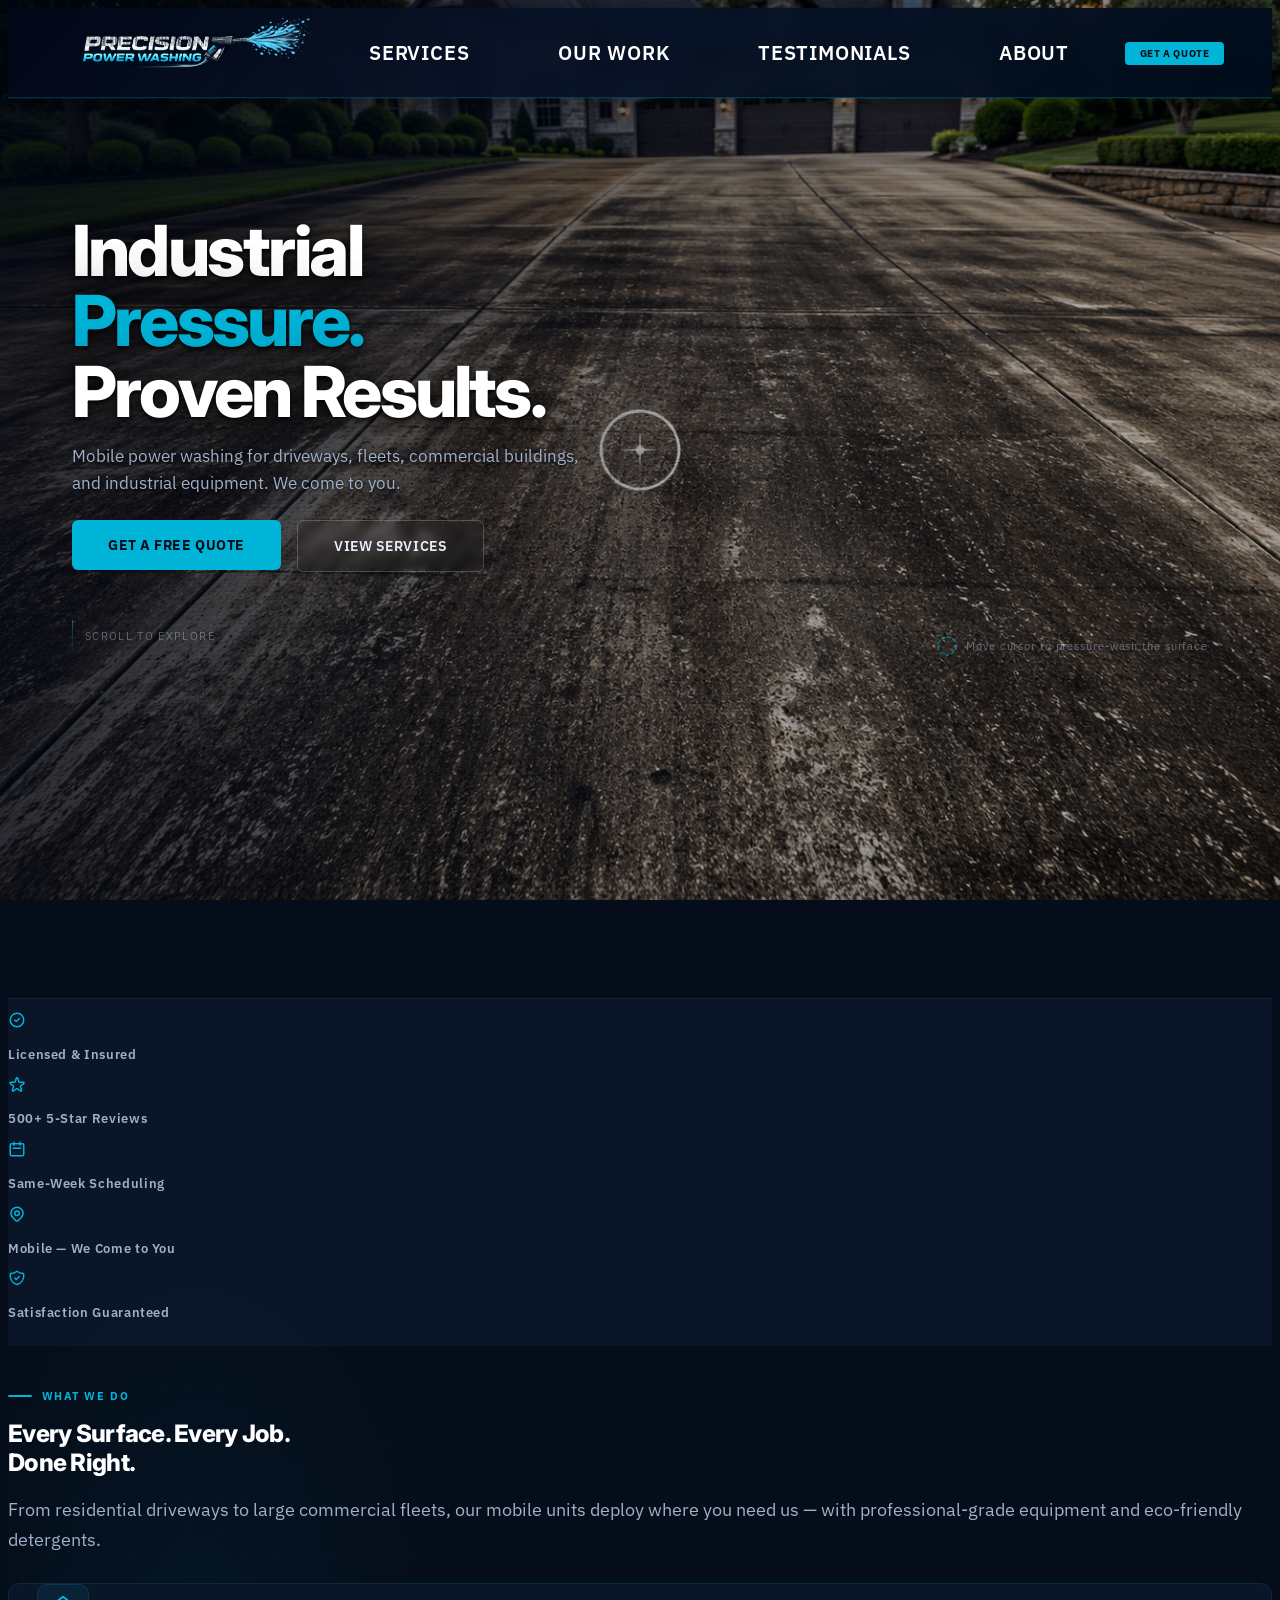
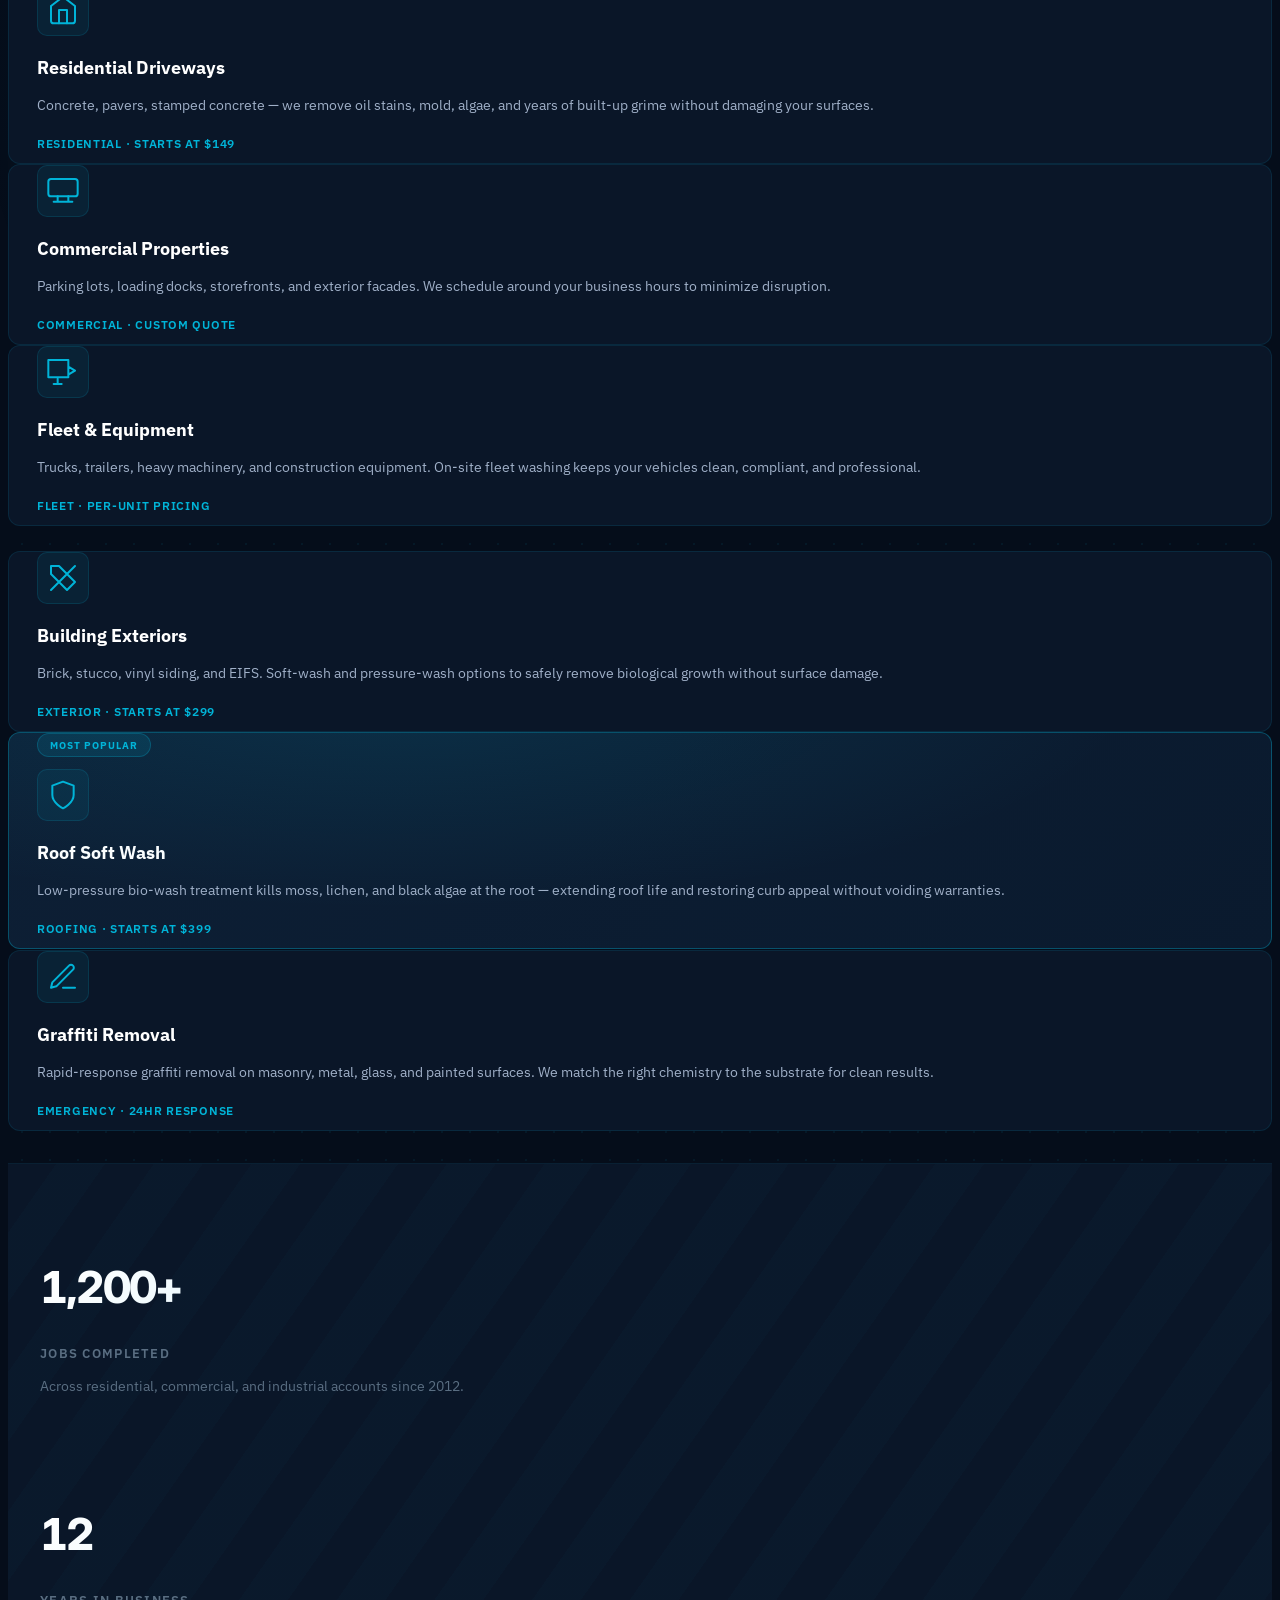
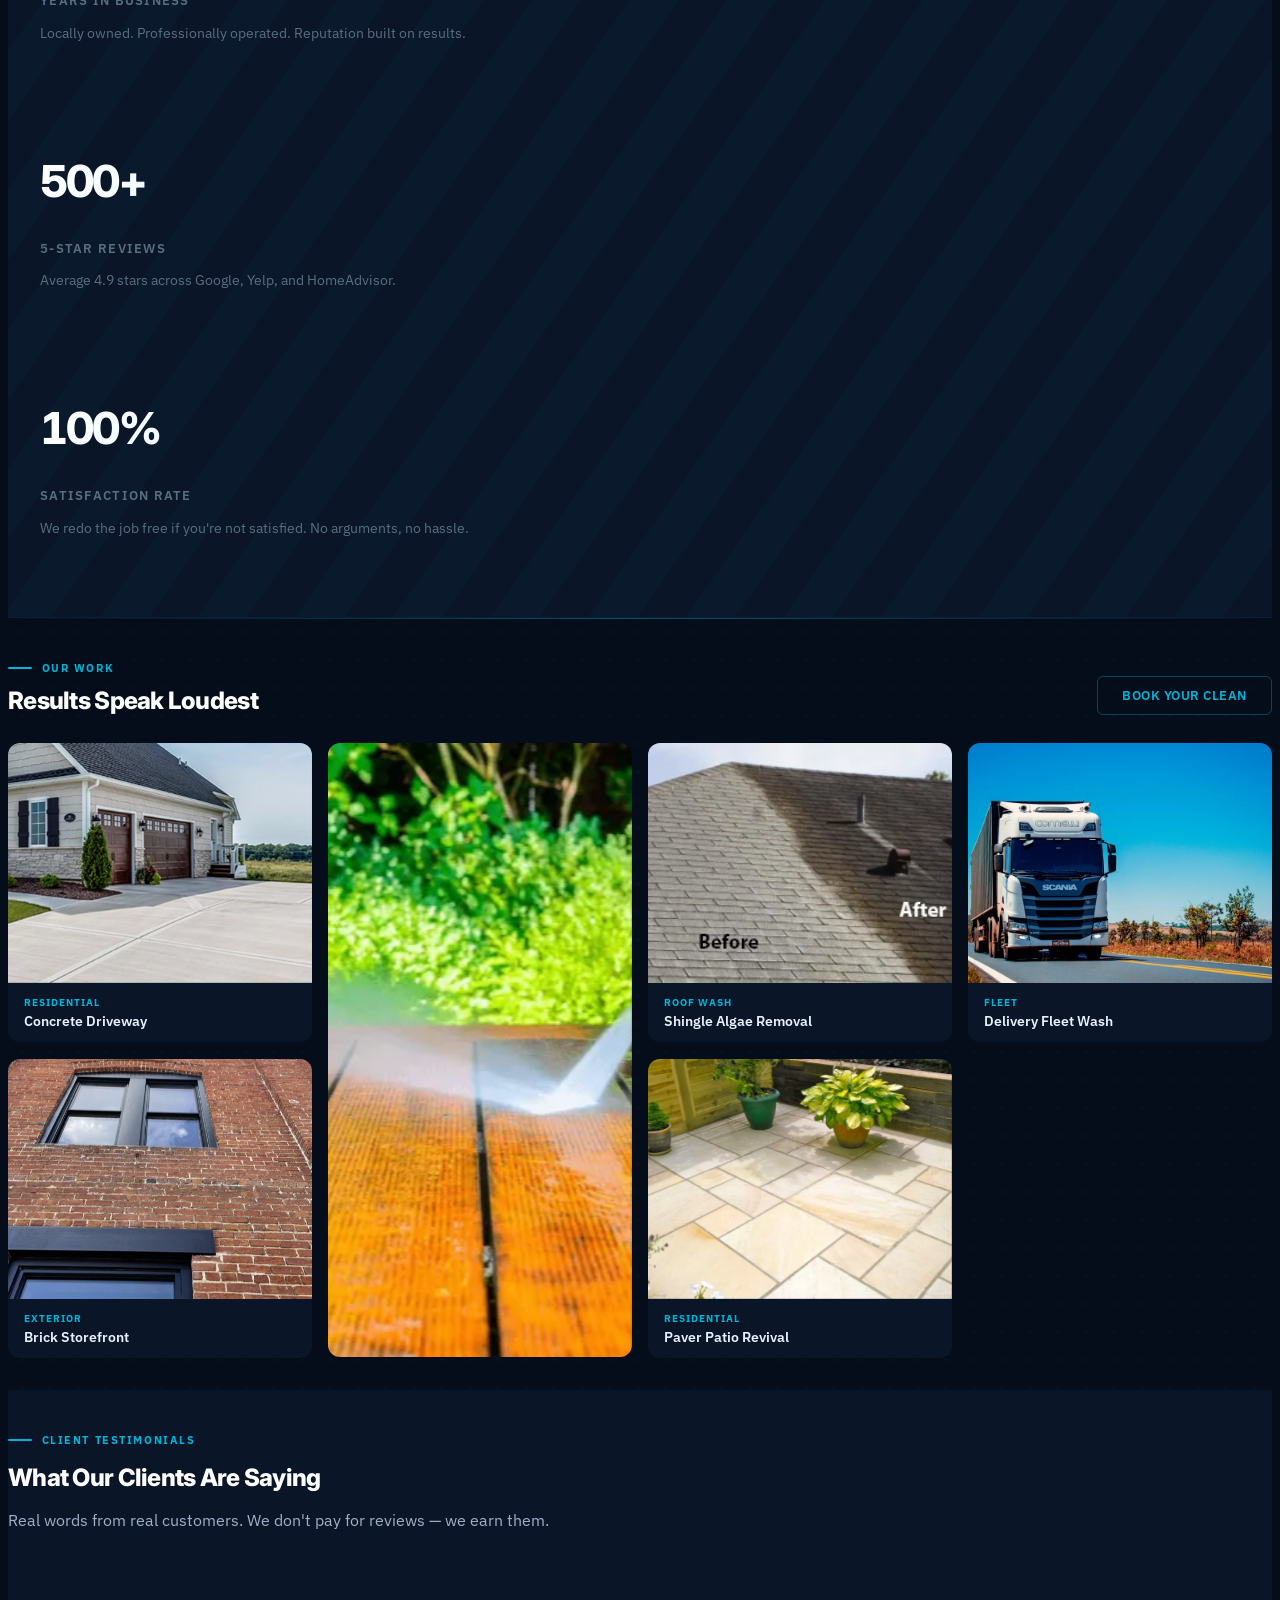
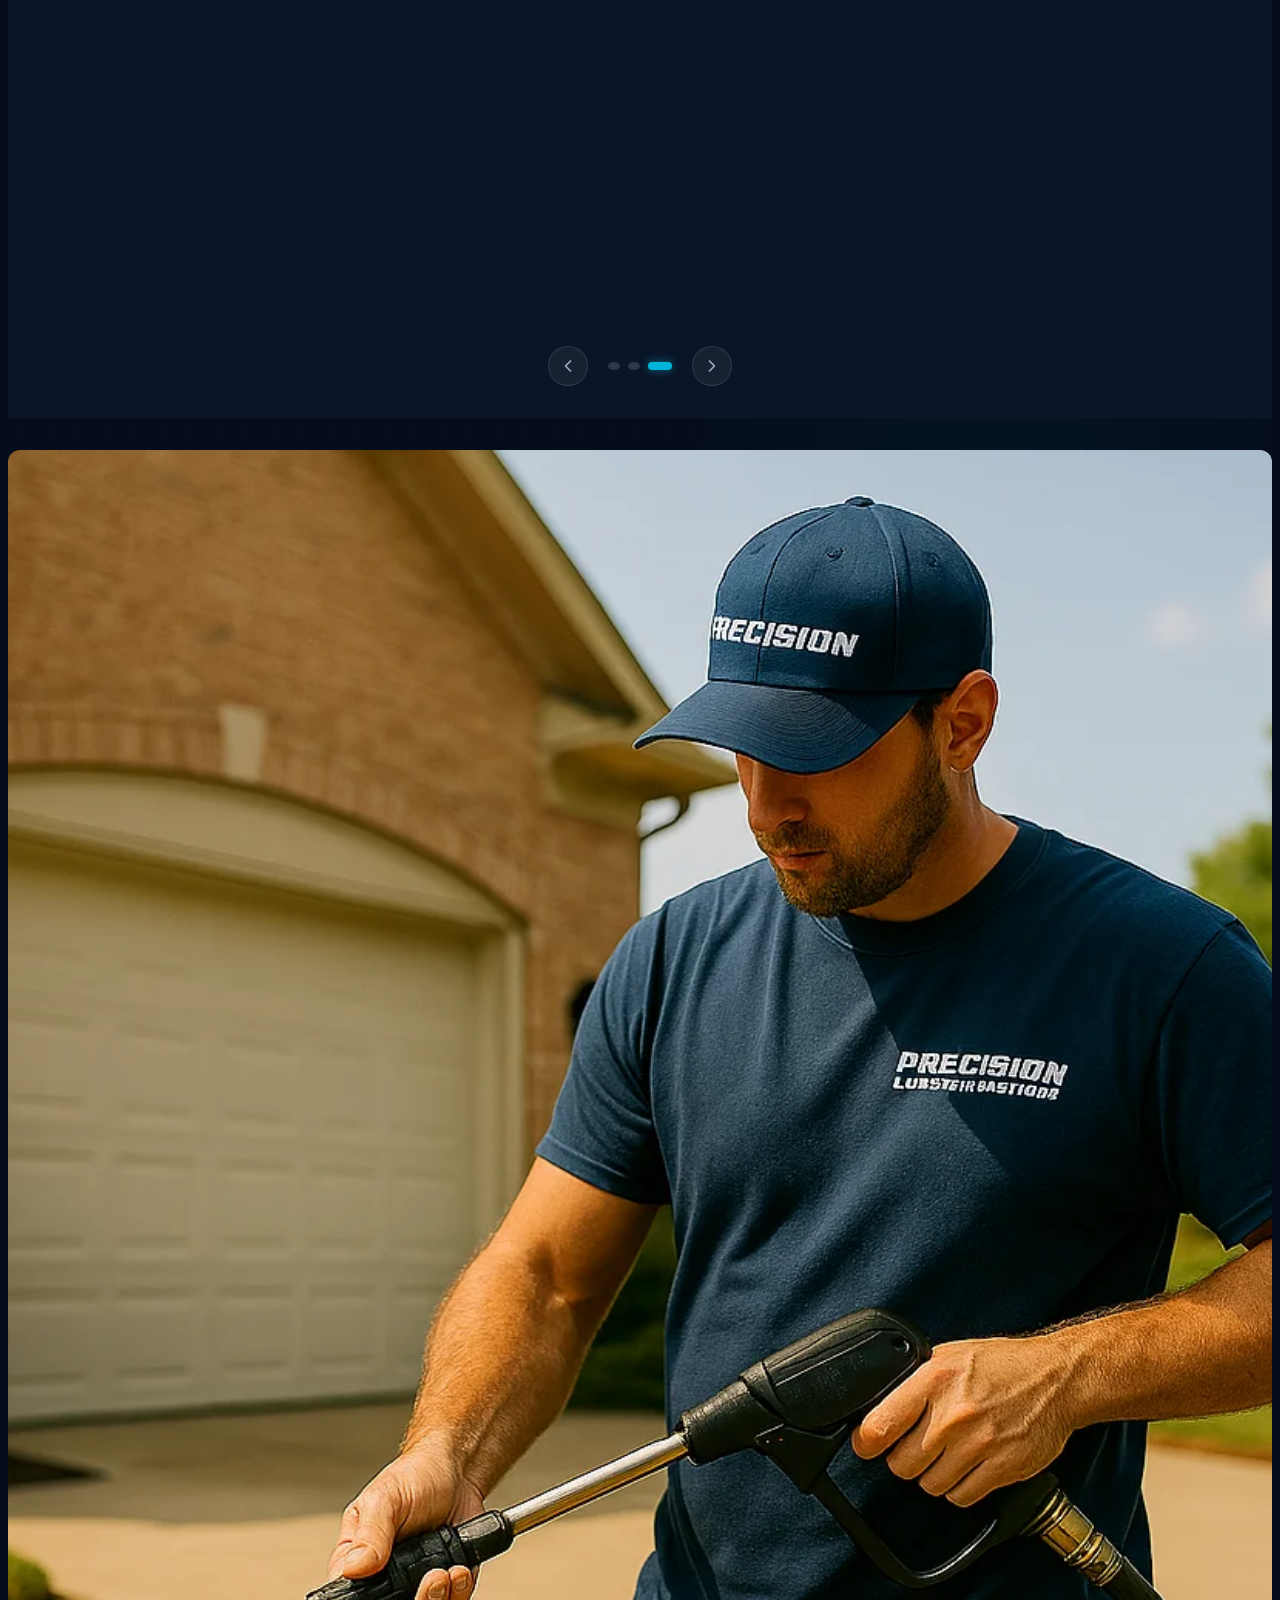
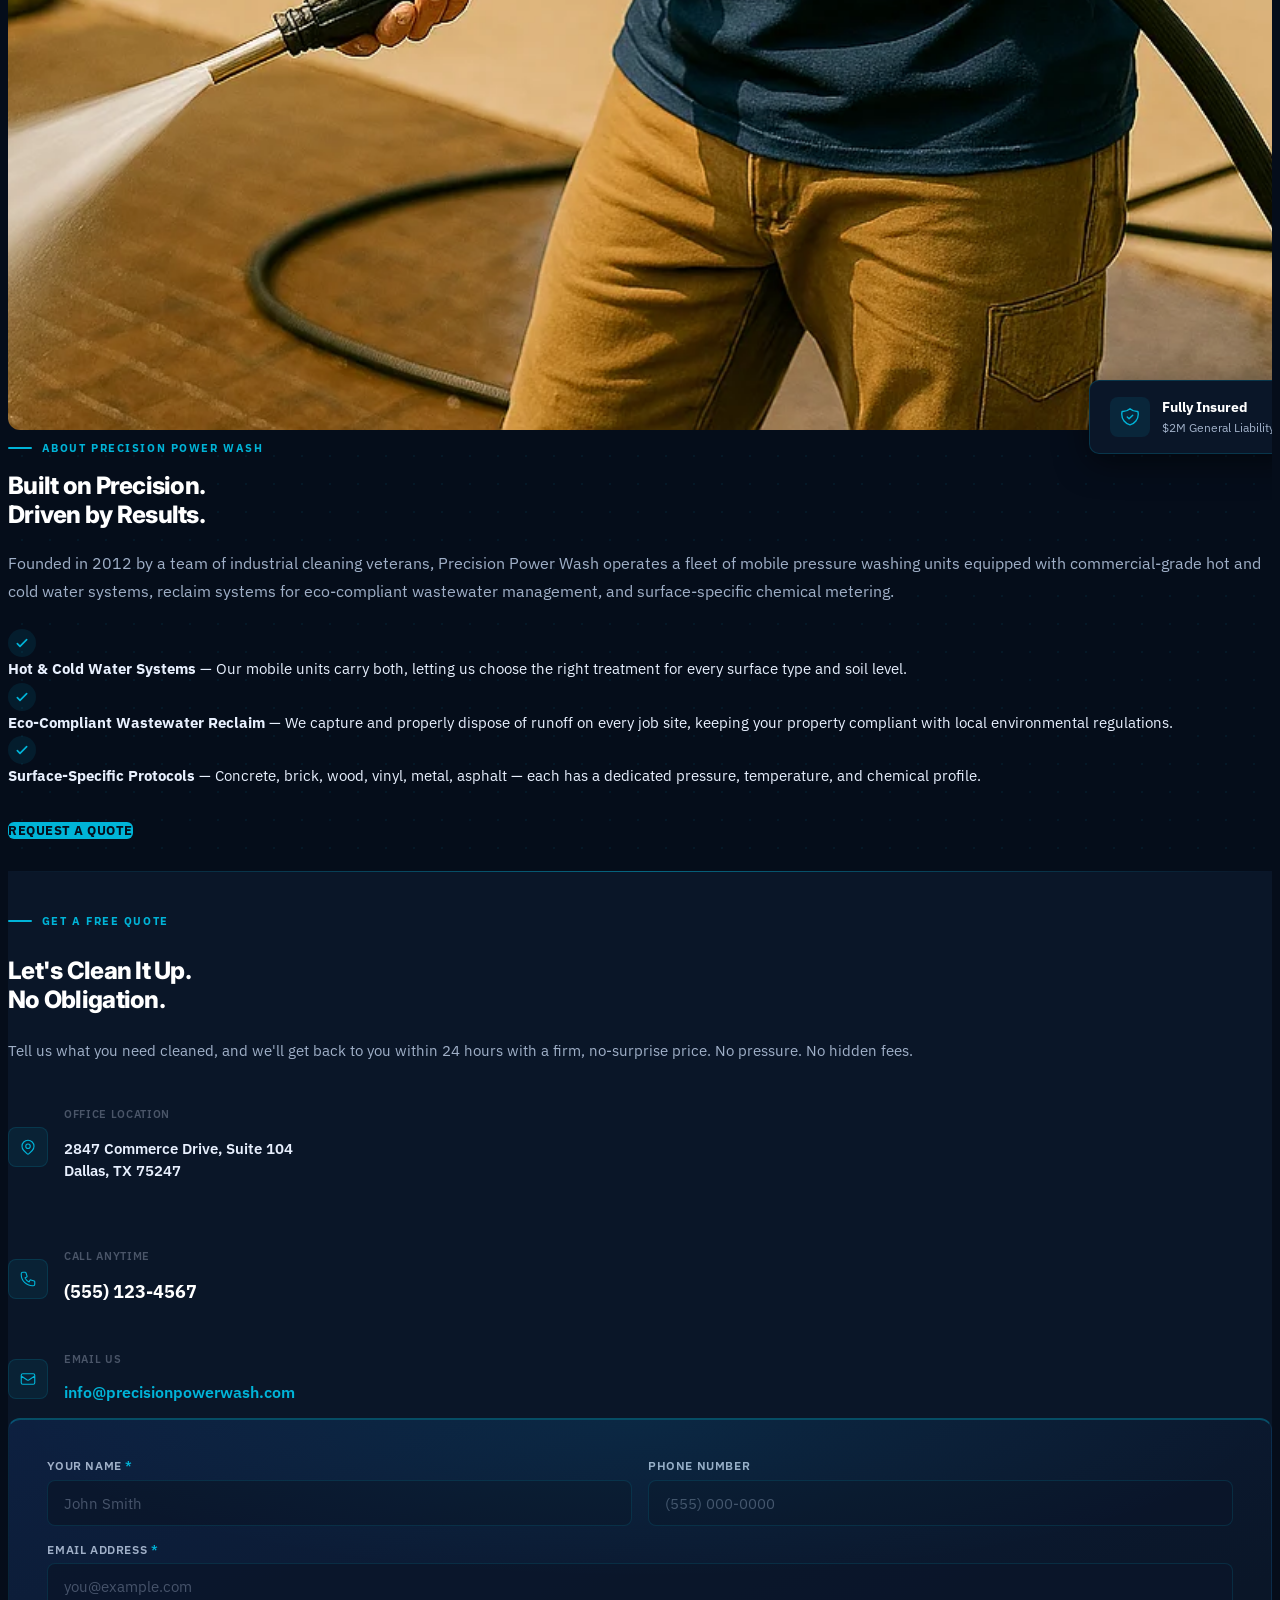
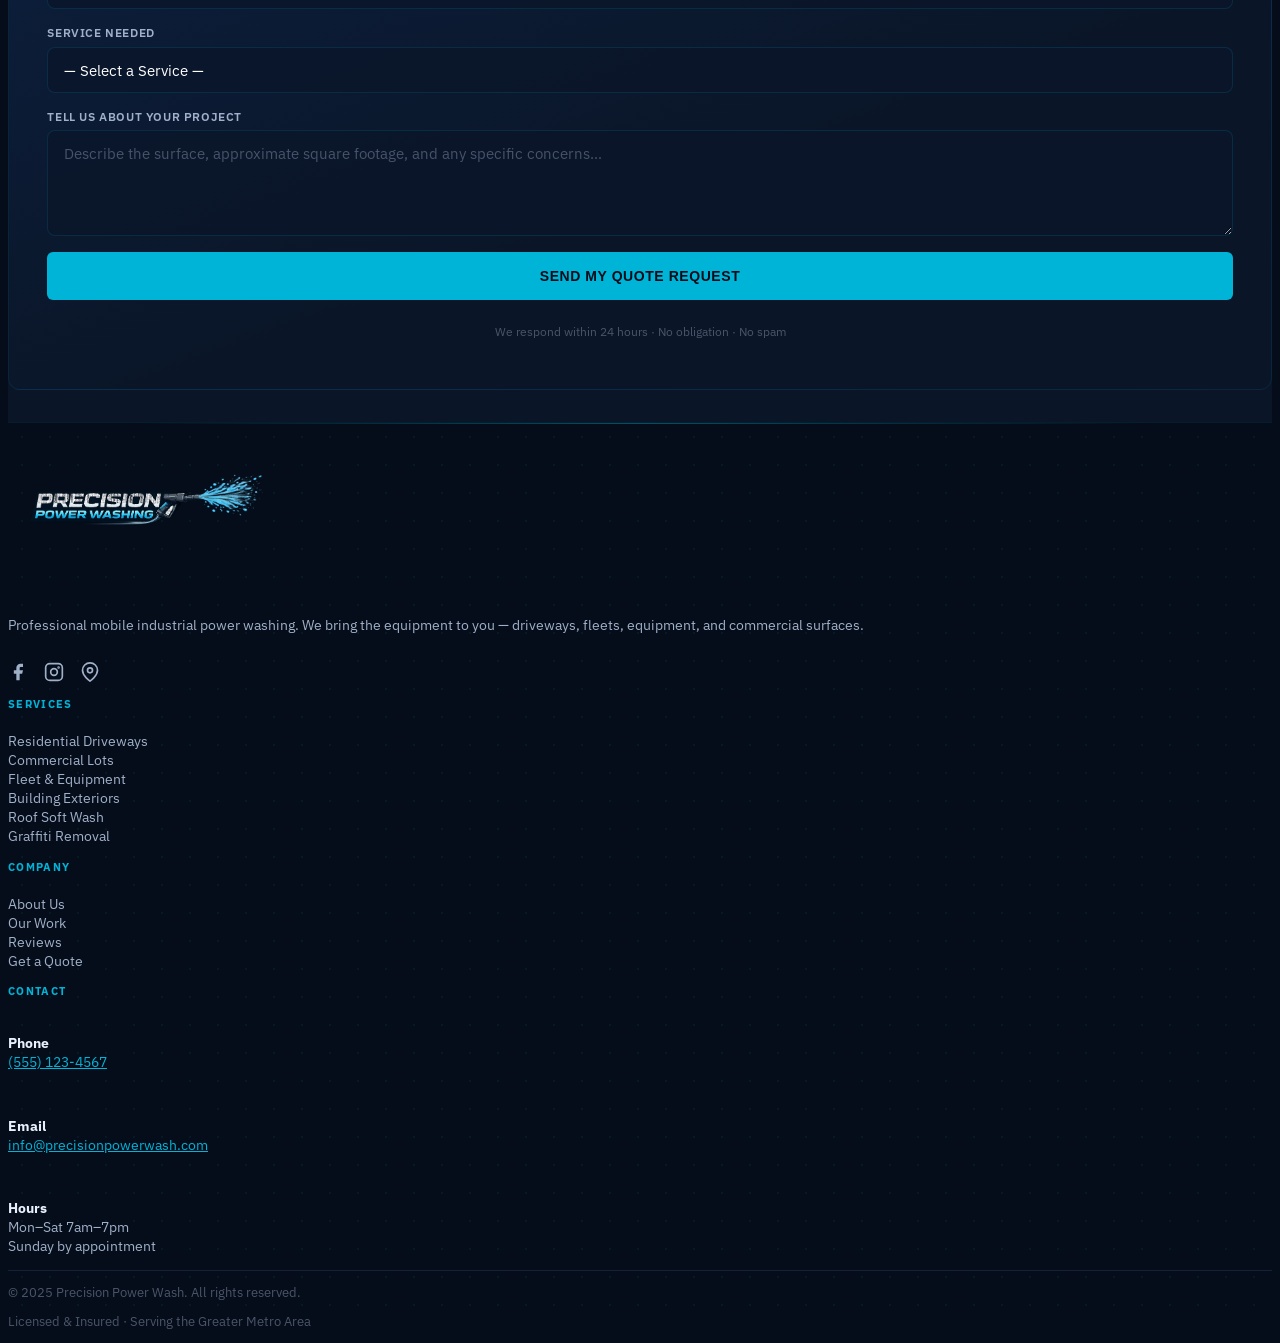
==== index.html @ d69ec7c9 "Add static index.html + vercel.json to fix Vercel 404" ====
<!DOCTYPE html>
<html lang="en-US">
<head>
  <meta charset="UTF-8">
  <meta name="viewport" content="width=device-width, initial-scale=1">
  <title>Precision Power Wash — Industrial Pressure Washing</title>
  <meta name="description" content="Professional mobile power washing for driveways, fleets, commercial buildings, and industrial equipment. We come to you — Dallas, TX.">
  <link rel="preconnect" href="https://fonts.googleapis.com">
  <link rel="preconnect" href="https://fonts.gstatic.com" crossorigin>
  <link href="https://fonts.googleapis.com/css2?family=IBM+Plex+Sans:wght@400;600;700;800&family=Inter:wght@400;600;700;800&display=swap" rel="stylesheet">
  <link rel="stylesheet" href="/precision-power-wash/assets/css/theme.css">
</head>
<body class="home page wp-singular">

<!-- ═══════════════════════ HEADER ═══════════════════════ -->
<div class="wp-block-group ppw-header">
  <div class="wp-block-group ppw-header__inner">

    <div class="wp-block-group ppw-header__brand">
      <figure class="wp-block-image ppw-logo">
        <a href="/"><img src="/precision-power-wash/assets/images/ppw-logo.webp" alt="Precision Power Wash" width="661" height="174"></a>
      </figure>
    </div>

    <nav class="wp-block-navigation ppw-nav" aria-label="Primary navigation">
      <button class="wp-block-navigation__responsive-container-open" aria-label="Open menu" aria-expanded="false" aria-controls="ppwNavOverlay">
        <svg width="24" height="24" viewBox="0 0 24 24" fill="none" stroke="currentColor" stroke-width="2" stroke-linecap="round"><line x1="3" y1="6" x2="21" y2="6"/><line x1="3" y1="12" x2="21" y2="12"/><line x1="3" y1="18" x2="21" y2="18"/></svg>
      </button>
      <div class="wp-block-navigation__responsive-container" id="ppwNavOverlay" role="dialog" aria-label="Menu">
        <div class="wp-block-navigation__responsive-close">
          <button class="wp-block-navigation__responsive-container-close" aria-label="Close menu">
            <svg width="24" height="24" viewBox="0 0 24 24" fill="none" stroke="currentColor" stroke-width="2" stroke-linecap="round"><line x1="18" y1="6" x2="6" y2="18"/><line x1="6" y1="6" x2="18" y2="18"/></svg>
          </button>
        </div>
        <ul class="wp-block-navigation__container">
          <li class="wp-block-navigation-item"><a href="#services" class="wp-block-navigation-item__content">Services</a></li>
          <li class="wp-block-navigation-item"><a href="#gallery" class="wp-block-navigation-item__content">Our Work</a></li>
          <li class="wp-block-navigation-item"><a href="#testimonials" class="wp-block-navigation-item__content">Testimonials</a></li>
          <li class="wp-block-navigation-item"><a href="#about" class="wp-block-navigation-item__content">About</a></li>
        </ul>
      </div>
    </nav>

    <div class="wp-block-buttons">
      <div class="wp-block-button ppw-btn-quote">
        <a class="wp-block-button__link wp-element-button" href="#quote">Get a Quote</a>
      </div>
    </div>

  </div>
</div>

<!-- ═══════════════════════ MAIN ═══════════════════════ -->
<main>

<!-- ─────────────────── HERO ─────────────────── -->
<div class="wp-block-group ppw-hero" id="hero">

  <div id="ppw-webgl-container" aria-hidden="true">
    <canvas id="ppw-webgl-canvas"></canvas>
    <div class="ppw-hero__scan-lines" aria-hidden="true"></div>
  </div>

  <div class="wp-block-group ppw-hero__content">

    <h1 class="ppw-hero__headline" style="color:#ffffff;font-weight:800;line-height:1.0;letter-spacing:-0.04em;margin-top:1rem;margin-bottom:0">
      Industrial<br><span class="ppw-text-cyan">Pressure.</span><br>Proven Results.
    </h1>

    <p class="ppw-hero__sub" style="color:#a0b0c8;font-size:1.2rem;line-height:1.6;margin-top:1rem;margin-bottom:0">
      Mobile power washing for driveways, fleets, commercial buildings,<br class="ppw-br-desktop"> and industrial equipment. We come to you.
    </p>

    <div class="wp-block-buttons ppw-hero__ctas" style="margin-top:1.5rem;display:flex;flex-wrap:wrap;gap:1rem">
      <div class="wp-block-button ppw-btn-primary">
        <a class="wp-block-button__link wp-element-button" href="#quote" style="background:#00b4d8;color:#050d1a;font-weight:700;font-size:0.875rem;letter-spacing:0.04em;text-transform:uppercase;border-radius:0.375rem;padding:1rem 2.25rem;display:inline-block;text-decoration:none">Get a Free Quote</a>
      </div>
      <div class="wp-block-button ppw-btn-outline is-style-outline">
        <a class="wp-block-button__link wp-element-button" href="#services" style="color:#e8f0fe;border:1px solid rgba(255,255,255,0.2);font-weight:600;font-size:0.875rem;letter-spacing:0.04em;text-transform:uppercase;border-radius:0.375rem;padding:1rem 2.25rem;display:inline-block;text-decoration:none">View Services</a>
      </div>
    </div>

    <div class="ppw-hero__scroll-hint" aria-hidden="true">
      <div class="ppw-scroll-line"></div>
      <span>Scroll to explore</span>
    </div>

    <div class="ppw-hero__cursor-hint" id="ppwCursorHint" aria-hidden="true">
      <svg width="20" height="20" viewBox="0 0 20 20" fill="none"><circle cx="10" cy="10" r="9" stroke="#00b4d8" stroke-width="1.5" stroke-dasharray="4 2"/></svg>
      <span>Move cursor to pressure-wash the surface</span>
    </div>

  </div>
</div>

<!-- ─────────────────── TRUST BAR ─────────────────── -->
<div class="wp-block-group ppw-trust-bar" style="background-color:#0a1628">
  <div class="wp-block-group">
    <div class="wp-block-group ppw-trust-item">
      <svg class="ppw-trust-icon" width="18" height="18" viewBox="0 0 24 24" fill="none"><path d="M9 12l2 2 4-4M21 12a9 9 0 11-18 0 9 9 0 0118 0z" stroke="#00b4d8" stroke-width="2" stroke-linecap="round" stroke-linejoin="round"/></svg>
      <p style="color:#a0b0c8;font-size:0.8rem;font-weight:600;letter-spacing:0.05em">Licensed &amp; Insured</p>
    </div>
    <div class="ppw-trust-divider"></div>
    <div class="wp-block-group ppw-trust-item">
      <svg class="ppw-trust-icon" width="18" height="18" viewBox="0 0 24 24" fill="none"><path d="M11.049 2.927c.3-.921 1.603-.921 1.902 0l1.519 4.674a1 1 0 00.95.69h4.915c.969 0 1.371 1.24.588 1.81l-3.976 2.888a1 1 0 00-.363 1.118l1.518 4.674c.3.922-.755 1.688-1.538 1.118l-3.976-2.888a1 1 0 00-1.176 0l-3.976 2.888c-.783.57-1.838-.197-1.538-1.118l1.518-4.674a1 1 0 00-.363-1.118l-3.976-2.888c-.784-.57-.38-1.81.588-1.81h4.914a1 1 0 00.951-.69l1.519-4.674z" stroke="#00b4d8" stroke-width="2" stroke-linecap="round" stroke-linejoin="round"/></svg>
      <p style="color:#a0b0c8;font-size:0.8rem;font-weight:600;letter-spacing:0.05em">500+ 5-Star Reviews</p>
    </div>
    <div class="ppw-trust-divider"></div>
    <div class="wp-block-group ppw-trust-item">
      <svg class="ppw-trust-icon" width="18" height="18" viewBox="0 0 24 24" fill="none"><path d="M8 7V3m8 4V3m-9 8h10M5 21h14a2 2 0 002-2V7a2 2 0 00-2-2H5a2 2 0 00-2 2v12a2 2 0 002 2z" stroke="#00b4d8" stroke-width="2" stroke-linecap="round" stroke-linejoin="round"/></svg>
      <p style="color:#a0b0c8;font-size:0.8rem;font-weight:600;letter-spacing:0.05em">Same-Week Scheduling</p>
    </div>
    <div class="ppw-trust-divider"></div>
    <div class="wp-block-group ppw-trust-item">
      <svg class="ppw-trust-icon" width="18" height="18" viewBox="0 0 24 24" fill="none"><path d="M17.657 16.657L13.414 20.9a1.998 1.998 0 01-2.827 0l-4.244-4.243a8 8 0 1111.314 0z" stroke="#00b4d8" stroke-width="2" stroke-linecap="round" stroke-linejoin="round"/><path d="M15 11a3 3 0 11-6 0 3 3 0 016 0z" stroke="#00b4d8" stroke-width="2" stroke-linecap="round" stroke-linejoin="round"/></svg>
      <p style="color:#a0b0c8;font-size:0.8rem;font-weight:600;letter-spacing:0.05em">Mobile — We Come to You</p>
    </div>
    <div class="ppw-trust-divider"></div>
    <div class="wp-block-group ppw-trust-item">
      <svg class="ppw-trust-icon" width="18" height="18" viewBox="0 0 24 24" fill="none"><path d="M9 12l2 2 4-4m5.618-4.016A11.955 11.955 0 0112 2.944a11.955 11.955 0 01-8.618 3.04A12.02 12.02 0 003 9c0 5.591 3.824 10.29 9 11.622 5.176-1.332 9-6.03 9-11.622 0-1.042-.133-2.052-.382-3.016z" stroke="#00b4d8" stroke-width="2" stroke-linecap="round" stroke-linejoin="round"/></svg>
      <p style="color:#a0b0c8;font-size:0.8rem;font-weight:600;letter-spacing:0.05em">Satisfaction Guaranteed</p>
    </div>
  </div>
</div>

<!-- ─────────────────── SERVICES ─────────────────── -->
<div class="wp-block-group ppw-services" id="services" style="background-color:#050d1a">

  <div class="wp-block-group ppw-section-header" style="margin-bottom:4rem">
    <p class="ppw-label" style="color:#00b4d8;font-size:0.7rem;letter-spacing:0.14em;font-weight:700;text-transform:uppercase;margin-bottom:1rem">What We Do</p>
    <h2 style="color:#ffffff;font-weight:800;letter-spacing:-0.03em;margin-top:0;margin-bottom:1rem">Every Surface. Every Job.<br>Done Right.</h2>
    <p style="color:#a0b0c8;font-size:1.1rem;line-height:1.7">From residential driveways to large commercial fleets, our mobile units deploy where you need us — with professional-grade equipment and eco-friendly detergents.</p>
  </div>

  <div class="wp-block-columns ppw-services__grid">
    <div class="wp-block-column">
      <div class="wp-block-group ppw-service-card" style="background-color:#0a1628;border:1px solid rgba(0,180,216,0.12);border-radius:0.75rem;padding:2rem 1.75rem">
        <div class="ppw-service-icon" data-service="residential"><svg width="32" height="32" viewBox="0 0 24 24" fill="none"><path d="M3 9l9-7 9 7v11a2 2 0 01-2 2H5a2 2 0 01-2-2z" stroke="#00b4d8" stroke-width="1.5" stroke-linecap="round" stroke-linejoin="round"/><polyline points="9 22 9 12 15 12 15 22" stroke="#00b4d8" stroke-width="1.5" stroke-linecap="round" stroke-linejoin="round"/></svg></div>
        <h3 style="color:#ffffff;font-size:1.125rem;font-weight:700;margin-top:1.25rem;margin-bottom:0.5rem">Residential Driveways</h3>
        <p style="color:#a0b0c8;font-size:0.9rem;line-height:1.6">Concrete, pavers, stamped concrete — we remove oil stains, mold, algae, and years of built-up grime without damaging your surfaces.</p>
        <p class="ppw-service-detail" style="color:#00b4d8;font-size:0.75rem;letter-spacing:0.06em;font-weight:600;text-transform:uppercase;margin-top:1.25rem">Residential · Starts at $149</p>
      </div>
    </div>
    <div class="wp-block-column">
      <div class="wp-block-group ppw-service-card" style="background-color:#0a1628;border:1px solid rgba(0,180,216,0.12);border-radius:0.75rem;padding:2rem 1.75rem">
        <div class="ppw-service-icon"><svg width="32" height="32" viewBox="0 0 24 24" fill="none"><rect x="1" y="3" width="22" height="13" rx="2" stroke="#00b4d8" stroke-width="1.5"/><path d="M5 20h14M8 16v4m8-4v4" stroke="#00b4d8" stroke-width="1.5" stroke-linecap="round"/></svg></div>
        <h3 style="color:#ffffff;font-size:1.125rem;font-weight:700;margin-top:1.25rem;margin-bottom:0.5rem">Commercial Properties</h3>
        <p style="color:#a0b0c8;font-size:0.9rem;line-height:1.6">Parking lots, loading docks, storefronts, and exterior facades. We schedule around your business hours to minimize disruption.</p>
        <p class="ppw-service-detail" style="color:#00b4d8;font-size:0.75rem;letter-spacing:0.06em;font-weight:600;text-transform:uppercase;margin-top:1.25rem">Commercial · Custom Quote</p>
      </div>
    </div>
    <div class="wp-block-column">
      <div class="wp-block-group ppw-service-card" style="background-color:#0a1628;border:1px solid rgba(0,180,216,0.12);border-radius:0.75rem;padding:2rem 1.75rem">
        <div class="ppw-service-icon"><svg width="32" height="32" viewBox="0 0 24 24" fill="none"><path d="M1 3h15v13H1zM16 8l5 3-5 3V8z" stroke="#00b4d8" stroke-width="1.5" stroke-linecap="round" stroke-linejoin="round"/><path d="M5 21h6M8 17v4" stroke="#00b4d8" stroke-width="1.5" stroke-linecap="round" stroke-linejoin="round"/></svg></div>
        <h3 style="color:#ffffff;font-size:1.125rem;font-weight:700;margin-top:1.25rem;margin-bottom:0.5rem">Fleet &amp; Equipment</h3>
        <p style="color:#a0b0c8;font-size:0.9rem;line-height:1.6">Trucks, trailers, heavy machinery, and construction equipment. On-site fleet washing keeps your vehicles clean, compliant, and professional.</p>
        <p class="ppw-service-detail" style="color:#00b4d8;font-size:0.75rem;letter-spacing:0.06em;font-weight:600;text-transform:uppercase;margin-top:1.25rem">Fleet · Per-Unit Pricing</p>
      </div>
    </div>
  </div>

  <div class="wp-block-columns ppw-services__grid" style="margin-top:1.5rem">
    <div class="wp-block-column">
      <div class="wp-block-group ppw-service-card" style="background-color:#0a1628;border:1px solid rgba(0,180,216,0.12);border-radius:0.75rem;padding:2rem 1.75rem">
        <div class="ppw-service-icon"><svg width="32" height="32" viewBox="0 0 24 24" fill="none"><path d="M3 21l18-18M9 3H3v6l12 12 6-6L9 3z" stroke="#00b4d8" stroke-width="1.5" stroke-linecap="round" stroke-linejoin="round"/></svg></div>
        <h3 style="color:#ffffff;font-size:1.125rem;font-weight:700;margin-top:1.25rem;margin-bottom:0.5rem">Building Exteriors</h3>
        <p style="color:#a0b0c8;font-size:0.9rem;line-height:1.6">Brick, stucco, vinyl siding, and EIFS. Soft-wash and pressure-wash options to safely remove biological growth without surface damage.</p>
        <p class="ppw-service-detail" style="color:#00b4d8;font-size:0.75rem;letter-spacing:0.06em;font-weight:600;text-transform:uppercase;margin-top:1.25rem">Exterior · Starts at $299</p>
      </div>
    </div>
    <div class="wp-block-column">
      <div class="wp-block-group ppw-service-card ppw-service-card--featured" style="background-color:#0d1f35;border:1px solid rgba(0,180,216,0.35);border-radius:0.75rem;padding:2rem 1.75rem">
        <div class="ppw-service-badge">Most Popular</div>
        <div class="ppw-service-icon"><svg width="32" height="32" viewBox="0 0 24 24" fill="none"><path d="M12 22s8-4 8-10V5l-8-3-8 3v7c0 6 8 10 8 10z" stroke="#00b4d8" stroke-width="1.5" stroke-linecap="round" stroke-linejoin="round"/></svg></div>
        <h3 style="color:#ffffff;font-size:1.125rem;font-weight:700;margin-top:1.25rem;margin-bottom:0.5rem">Roof Soft Wash</h3>
        <p style="color:#a0b0c8;font-size:0.9rem;line-height:1.6">Low-pressure bio-wash treatment kills moss, lichen, and black algae at the root — extending roof life and restoring curb appeal without voiding warranties.</p>
        <p class="ppw-service-detail" style="color:#00b4d8;font-size:0.75rem;letter-spacing:0.06em;font-weight:600;text-transform:uppercase;margin-top:1.25rem">Roofing · Starts at $399</p>
      </div>
    </div>
    <div class="wp-block-column">
      <div class="wp-block-group ppw-service-card" style="background-color:#0a1628;border:1px solid rgba(0,180,216,0.12);border-radius:0.75rem;padding:2rem 1.75rem">
        <div class="ppw-service-icon"><svg width="32" height="32" viewBox="0 0 24 24" fill="none"><path d="M12 20h9M16.5 3.5a2.121 2.121 0 013 3L7 19l-4 1 1-4L16.5 3.5z" stroke="#00b4d8" stroke-width="1.5" stroke-linecap="round" stroke-linejoin="round"/></svg></div>
        <h3 style="color:#ffffff;font-size:1.125rem;font-weight:700;margin-top:1.25rem;margin-bottom:0.5rem">Graffiti Removal</h3>
        <p style="color:#a0b0c8;font-size:0.9rem;line-height:1.6">Rapid-response graffiti removal on masonry, metal, glass, and painted surfaces. We match the right chemistry to the substrate for clean results.</p>
        <p class="ppw-service-detail" style="color:#00b4d8;font-size:0.75rem;letter-spacing:0.06em;font-weight:600;text-transform:uppercase;margin-top:1.25rem">Emergency · 24hr Response</p>
      </div>
    </div>
  </div>

</div>

<!-- ─────────────────── STATS ─────────────────── -->
<div class="wp-block-group ppw-stats" style="background-color:#0a1628">
  <div class="wp-block-columns">

    <div class="wp-block-column ppw-stat-col">
      <h2 class="ppw-stat-number" data-count="1200" style="color:#ffffff;font-size:4rem;font-weight:800;line-height:1;letter-spacing:-0.04em">1,200+</h2>
      <p style="color:#00b4d8;font-size:0.8rem;letter-spacing:0.1em;font-weight:600;text-transform:uppercase;margin-top:0.5rem">Jobs Completed</p>
      <p style="color:#4a5568;font-size:0.875rem;line-height:1.6;margin-top:0.5rem">Across residential, commercial, and industrial accounts since 2012.</p>
    </div>
    <div class="ppw-stat-divider"></div>
    <div class="wp-block-column ppw-stat-col">
      <h2 class="ppw-stat-number" data-count="12" style="color:#ffffff;font-size:4rem;font-weight:800;line-height:1;letter-spacing:-0.04em">12</h2>
      <p style="color:#00b4d8;font-size:0.8rem;letter-spacing:0.1em;font-weight:600;text-transform:uppercase;margin-top:0.5rem">Years in Business</p>
      <p style="color:#4a5568;font-size:0.875rem;line-height:1.6;margin-top:0.5rem">Locally owned. Professionally operated. Reputation built on results.</p>
    </div>
    <div class="ppw-stat-divider"></div>
    <div class="wp-block-column ppw-stat-col">
      <h2 class="ppw-stat-number" data-count="500" style="color:#ffffff;font-size:4rem;font-weight:800;line-height:1;letter-spacing:-0.04em">500+</h2>
      <p style="color:#00b4d8;font-size:0.8rem;letter-spacing:0.1em;font-weight:600;text-transform:uppercase;margin-top:0.5rem">5-Star Reviews</p>
      <p style="color:#4a5568;font-size:0.875rem;line-height:1.6;margin-top:0.5rem">Average 4.9 stars across Google, Yelp, and HomeAdvisor.</p>
    </div>
    <div class="ppw-stat-divider"></div>
    <div class="wp-block-column ppw-stat-col">
      <h2 class="ppw-stat-number" style="color:#ffffff;font-size:4rem;font-weight:800;line-height:1;letter-spacing:-0.04em">100%</h2>
      <p style="color:#00b4d8;font-size:0.8rem;letter-spacing:0.1em;font-weight:600;text-transform:uppercase;margin-top:0.5rem">Satisfaction Rate</p>
      <p style="color:#4a5568;font-size:0.875rem;line-height:1.6;margin-top:0.5rem">We redo the job free if you're not satisfied. No arguments, no hassle.</p>
    </div>

  </div>
</div>

<!-- ─────────────────── GALLERY ─────────────────── -->
<div class="wp-block-group ppw-gallery" id="gallery" style="background-color:#050d1a">

  <div class="wp-block-group" style="margin-bottom:3rem;display:flex;flex-wrap:wrap;justify-content:space-between;align-items:flex-end">
    <div class="wp-block-group">
      <p class="ppw-label" style="color:#00b4d8;font-size:0.7rem;letter-spacing:0.14em;font-weight:700;text-transform:uppercase">Our Work</p>
      <h2 style="color:#ffffff;font-weight:800;letter-spacing:-0.03em;margin:0">Results Speak Loudest</h2>
    </div>
    <div class="wp-block-buttons">
      <div class="wp-block-button ppw-btn-ghost is-style-outline">
        <a class="wp-block-button__link wp-element-button" href="#quote" style="color:#00b4d8;border:1px solid rgba(0,180,216,0.3);font-size:0.8rem;font-weight:600;letter-spacing:0.04em;text-transform:uppercase;border-radius:0.375rem;padding:0.65rem 1.5rem;display:inline-block;text-decoration:none">Book Your Clean</a>
      </div>
    </div>
  </div>

  <div class="ppw-gallery__grid">
    <div class="ppw-gallery-item">
      <div class="ppw-gallery-item__img-wrap">
        <img class="ppw-gallery-item__img" src="/precision-power-wash/assets/images/gallery/concrete.webp" alt="Concrete driveway pressure washing" loading="lazy" width="900" height="600">
        <div class="ppw-gallery-overlay"><span>View Project</span></div>
      </div>
      <div class="ppw-gallery-item__meta">
        <span class="ppw-gallery-item__tag">Residential</span>
        <span class="ppw-gallery-item__title">Concrete Driveway</span>
      </div>
    </div>
    <div class="ppw-gallery-item ppw-gallery-item--tall">
      <div class="ppw-gallery-item__img-wrap">
        <img class="ppw-gallery-item__img" src="/precision-power-wash/assets/images/gallery/projects.webp" alt="Power washing projects showcase" loading="lazy" width="900" height="1200">
        <div class="ppw-gallery-overlay"><span>View Project</span></div>
      </div>
      <div class="ppw-gallery-item__meta">
        <span class="ppw-gallery-item__tag">Projects</span>
        <span class="ppw-gallery-item__title">Featured Projects</span>
      </div>
    </div>
    <div class="ppw-gallery-item">
      <div class="ppw-gallery-item__img-wrap">
        <img class="ppw-gallery-item__img" src="/precision-power-wash/assets/images/gallery/roof.webp" alt="Residential roof soft wash" loading="lazy" width="900" height="600">
        <div class="ppw-gallery-overlay"><span>View Project</span></div>
      </div>
      <div class="ppw-gallery-item__meta">
        <span class="ppw-gallery-item__tag">Roof Wash</span>
        <span class="ppw-gallery-item__title">Shingle Algae Removal</span>
      </div>
    </div>
    <div class="ppw-gallery-item">
      <div class="ppw-gallery-item__img-wrap">
        <img class="ppw-gallery-item__img" src="/precision-power-wash/assets/images/gallery/fleet.webp" alt="Fleet truck washing" loading="lazy" width="900" height="600">
        <div class="ppw-gallery-overlay"><span>View Project</span></div>
      </div>
      <div class="ppw-gallery-item__meta">
        <span class="ppw-gallery-item__tag">Fleet</span>
        <span class="ppw-gallery-item__title">Delivery Fleet Wash</span>
      </div>
    </div>
    <div class="ppw-gallery-item">
      <div class="ppw-gallery-item__img-wrap">
        <img class="ppw-gallery-item__img" src="/precision-power-wash/assets/images/gallery/brick-store.webp" alt="Brick storefront exterior pressure washing" loading="lazy" width="900" height="600">
        <div class="ppw-gallery-overlay"><span>View Project</span></div>
      </div>
      <div class="ppw-gallery-item__meta">
        <span class="ppw-gallery-item__tag">Exterior</span>
        <span class="ppw-gallery-item__title">Brick Storefront</span>
      </div>
    </div>
    <div class="ppw-gallery-item">
      <div class="ppw-gallery-item__img-wrap">
        <img class="ppw-gallery-item__img" src="/precision-power-wash/assets/images/gallery/patio.webp" alt="Paver patio pressure washing" loading="lazy" width="900" height="600">
        <div class="ppw-gallery-overlay"><span>View Project</span></div>
      </div>
      <div class="ppw-gallery-item__meta">
        <span class="ppw-gallery-item__tag">Residential</span>
        <span class="ppw-gallery-item__title">Paver Patio Revival</span>
      </div>
    </div>
  </div>

</div>

<!-- ─────────────────── TESTIMONIALS ─────────────────── -->
<div class="wp-block-group ppw-testimonials" id="testimonials" style="background-color:#0a1628">

  <div class="wp-block-group" style="margin-bottom:4rem">
    <p class="ppw-label" style="color:#00b4d8;font-size:0.7rem;letter-spacing:0.14em;font-weight:700;text-transform:uppercase;margin-bottom:1rem">Client Testimonials</p>
    <h2 style="color:#ffffff;font-weight:800;letter-spacing:-0.03em;margin:0 0 1rem">What Our Clients Are Saying</h2>
    <p style="color:#a0b0c8;font-size:1rem;line-height:1.6">Real words from real customers. We don't pay for reviews — we earn them.</p>
  </div>

  <div class="ppw-testi-slider" id="ppwTestiSlider">
    <div class="ppw-testi-track">

      <div class="ppw-testi-slide">
        <div class="ppw-testi-card">
          <div class="ppw-testi-stars">
            <svg width="16" height="16" viewBox="0 0 20 20" fill="#00b4d8"><path d="M9.049 2.927c.3-.921 1.603-.921 1.902 0l1.07 3.292a1 1 0 00.95.69h3.462c.969 0 1.371 1.24.588 1.81l-2.8 2.034a1 1 0 00-.364 1.118l1.07 3.292c.3.921-.755 1.688-1.54 1.118l-2.8-2.034a1 1 0 00-1.175 0l-2.8 2.034c-.784.57-1.838-.197-1.539-1.118l1.07-3.292a1 1 0 00-.364-1.118L2.98 8.72c-.783-.57-.38-1.81.588-1.81h3.461a1 1 0 00.951-.69l1.07-3.292z"/></svg>
            <svg width="16" height="16" viewBox="0 0 20 20" fill="#00b4d8"><path d="M9.049 2.927c.3-.921 1.603-.921 1.902 0l1.07 3.292a1 1 0 00.95.69h3.462c.969 0 1.371 1.24.588 1.81l-2.8 2.034a1 1 0 00-.364 1.118l1.07 3.292c.3.921-.755 1.688-1.54 1.118l-2.8-2.034a1 1 0 00-1.175 0l-2.8 2.034c-.784.57-1.838-.197-1.539-1.118l1.07-3.292a1 1 0 00-.364-1.118L2.98 8.72c-.783-.57-.38-1.81.588-1.81h3.461a1 1 0 00.951-.69l1.07-3.292z"/></svg>
            <svg width="16" height="16" viewBox="0 0 20 20" fill="#00b4d8"><path d="M9.049 2.927c.3-.921 1.603-.921 1.902 0l1.07 3.292a1 1 0 00.95.69h3.462c.969 0 1.371 1.24.588 1.81l-2.8 2.034a1 1 0 00-.364 1.118l1.07 3.292c.3.921-.755 1.688-1.54 1.118l-2.8-2.034a1 1 0 00-1.175 0l-2.8 2.034c-.784.57-1.838-.197-1.539-1.118l1.07-3.292a1 1 0 00-.364-1.118L2.98 8.72c-.783-.57-.38-1.81.588-1.81h3.461a1 1 0 00.951-.69l1.07-3.292z"/></svg>
            <svg width="16" height="16" viewBox="0 0 20 20" fill="#00b4d8"><path d="M9.049 2.927c.3-.921 1.603-.921 1.902 0l1.07 3.292a1 1 0 00.95.69h3.462c.969 0 1.371 1.24.588 1.81l-2.8 2.034a1 1 0 00-.364 1.118l1.07 3.292c.3.921-.755 1.688-1.54 1.118l-2.8-2.034a1 1 0 00-1.175 0l-2.8 2.034c-.784.57-1.838-.197-1.539-1.118l1.07-3.292a1 1 0 00-.364-1.118L2.98 8.72c-.783-.57-.38-1.81.588-1.81h3.461a1 1 0 00.951-.69l1.07-3.292z"/></svg>
            <svg width="16" height="16" viewBox="0 0 20 20" fill="#00b4d8"><path d="M9.049 2.927c.3-.921 1.603-.921 1.902 0l1.07 3.292a1 1 0 00.95.69h3.462c.969 0 1.371 1.24.588 1.81l-2.8 2.034a1 1 0 00-.364 1.118l1.07 3.292c.3.921-.755 1.688-1.54 1.118l-2.8-2.034a1 1 0 00-1.175 0l-2.8 2.034c-.784.57-1.838-.197-1.539-1.118l1.07-3.292a1 1 0 00-.364-1.118L2.98 8.72c-.783-.57-.38-1.81.588-1.81h3.461a1 1 0 00.951-.69l1.07-3.292z"/></svg>
          </div>
          <blockquote class="ppw-testi-quote">"Honestly the best power washing service I've ever used. They showed up on time with a massive rig, and my driveway went from black to like-new in about 90 minutes. The crew was professional and didn't leave a mess. Booked them again already for the back patio."</blockquote>
          <div class="ppw-testi-author">
            <div class="ppw-testi-avatar" data-initials="MR"></div>
            <div class="ppw-testi-info"><strong>Marcus R.</strong><span>Homeowner · Westfield, OH</span></div>
          </div>
        </div>
      </div>

      <div class="ppw-testi-slide">
        <div class="ppw-testi-card">
          <div class="ppw-testi-stars">
            <svg width="16" height="16" viewBox="0 0 20 20" fill="#00b4d8"><path d="M9.049 2.927c.3-.921 1.603-.921 1.902 0l1.07 3.292a1 1 0 00.95.69h3.462c.969 0 1.371 1.24.588 1.81l-2.8 2.034a1 1 0 00-.364 1.118l1.07 3.292c.3.921-.755 1.688-1.54 1.118l-2.8-2.034a1 1 0 00-1.175 0l-2.8 2.034c-.784.57-1.838-.197-1.539-1.118l1.07-3.292a1 1 0 00-.364-1.118L2.98 8.72c-.783-.57-.38-1.81.588-1.81h3.461a1 1 0 00.951-.69l1.07-3.292z"/></svg>
            <svg width="16" height="16" viewBox="0 0 20 20" fill="#00b4d8"><path d="M9.049 2.927c.3-.921 1.603-.921 1.902 0l1.07 3.292a1 1 0 00.95.69h3.462c.969 0 1.371 1.24.588 1.81l-2.8 2.034a1 1 0 00-.364 1.118l1.07 3.292c.3.921-.755 1.688-1.54 1.118l-2.8-2.034a1 1 0 00-1.175 0l-2.8 2.034c-.784.57-1.838-.197-1.539-1.118l1.07-3.292a1 1 0 00-.364-1.118L2.98 8.72c-.783-.57-.38-1.81.588-1.81h3.461a1 1 0 00.951-.69l1.07-3.292z"/></svg>
            <svg width="16" height="16" viewBox="0 0 20 20" fill="#00b4d8"><path d="M9.049 2.927c.3-.921 1.603-.921 1.902 0l1.07 3.292a1 1 0 00.95.69h3.462c.969 0 1.371 1.24.588 1.81l-2.8 2.034a1 1 0 00-.364 1.118l1.07 3.292c.3.921-.755 1.688-1.54 1.118l-2.8-2.034a1 1 0 00-1.175 0l-2.8 2.034c-.784.57-1.838-.197-1.539-1.118l1.07-3.292a1 1 0 00-.364-1.118L2.98 8.72c-.783-.57-.38-1.81.588-1.81h3.461a1 1 0 00.951-.69l1.07-3.292z"/></svg>
            <svg width="16" height="16" viewBox="0 0 20 20" fill="#00b4d8"><path d="M9.049 2.927c.3-.921 1.603-.921 1.902 0l1.07 3.292a1 1 0 00.95.69h3.462c.969 0 1.371 1.24.588 1.81l-2.8 2.034a1 1 0 00-.364 1.118l1.07 3.292c.3.921-.755 1.688-1.54 1.118l-2.8-2.034a1 1 0 00-1.175 0l-2.8 2.034c-.784.57-1.838-.197-1.539-1.118l1.07-3.292a1 1 0 00-.364-1.118L2.98 8.72c-.783-.57-.38-1.81.588-1.81h3.461a1 1 0 00.951-.69l1.07-3.292z"/></svg>
            <svg width="16" height="16" viewBox="0 0 20 20" fill="#00b4d8"><path d="M9.049 2.927c.3-.921 1.603-.921 1.902 0l1.07 3.292a1 1 0 00.95.69h3.462c.969 0 1.371 1.24.588 1.81l-2.8 2.034a1 1 0 00-.364 1.118l1.07 3.292c.3.921-.755 1.688-1.54 1.118l-2.8-2.034a1 1 0 00-1.175 0l-2.8 2.034c-.784.57-1.838-.197-1.539-1.118l1.07-3.292a1 1 0 00-.364-1.118L2.98 8.72c-.783-.57-.38-1.81.588-1.81h3.461a1 1 0 00.951-.69l1.07-3.292z"/></svg>
          </div>
          <blockquote class="ppw-testi-quote">"We manage a 40-truck fleet and needed a reliable on-site washing partner. Precision Power Wash has been showing up every two weeks without fail for 18 months. Their team works around our dispatch schedule. DOT compliance has never been a problem since we hired them."</blockquote>
          <div class="ppw-testi-author">
            <div class="ppw-testi-avatar" data-initials="ST"></div>
            <div class="ppw-testi-info"><strong>Sandra T.</strong><span>Fleet Manager · Apex Logistics</span></div>
          </div>
        </div>
      </div>

      <div class="ppw-testi-slide">
        <div class="ppw-testi-card">
          <div class="ppw-testi-stars">
            <svg width="16" height="16" viewBox="0 0 20 20" fill="#00b4d8"><path d="M9.049 2.927c.3-.921 1.603-.921 1.902 0l1.07 3.292a1 1 0 00.95.69h3.462c.969 0 1.371 1.24.588 1.81l-2.8 2.034a1 1 0 00-.364 1.118l1.07 3.292c.3.921-.755 1.688-1.54 1.118l-2.8-2.034a1 1 0 00-1.175 0l-2.8 2.034c-.784.57-1.838-.197-1.539-1.118l1.07-3.292a1 1 0 00-.364-1.118L2.98 8.72c-.783-.57-.38-1.81.588-1.81h3.461a1 1 0 00.951-.69l1.07-3.292z"/></svg>
            <svg width="16" height="16" viewBox="0 0 20 20" fill="#00b4d8"><path d="M9.049 2.927c.3-.921 1.603-.921 1.902 0l1.07 3.292a1 1 0 00.95.69h3.462c.969 0 1.371 1.24.588 1.81l-2.8 2.034a1 1 0 00-.364 1.118l1.07 3.292c.3.921-.755 1.688-1.54 1.118l-2.8-2.034a1 1 0 00-1.175 0l-2.8 2.034c-.784.57-1.838-.197-1.539-1.118l1.07-3.292a1 1 0 00-.364-1.118L2.98 8.72c-.783-.57-.38-1.81.588-1.81h3.461a1 1 0 00.951-.69l1.07-3.292z"/></svg>
            <svg width="16" height="16" viewBox="0 0 20 20" fill="#00b4d8"><path d="M9.049 2.927c.3-.921 1.603-.921 1.902 0l1.07 3.292a1 1 0 00.95.69h3.462c.969 0 1.371 1.24.588 1.81l-2.8 2.034a1 1 0 00-.364 1.118l1.07 3.292c.3.921-.755 1.688-1.54 1.118l-2.8-2.034a1 1 0 00-1.175 0l-2.8 2.034c-.784.57-1.838-.197-1.539-1.118l1.07-3.292a1 1 0 00-.364-1.118L2.98 8.72c-.783-.57-.38-1.81.588-1.81h3.461a1 1 0 00.951-.69l1.07-3.292z"/></svg>
            <svg width="16" height="16" viewBox="0 0 20 20" fill="#00b4d8"><path d="M9.049 2.927c.3-.921 1.603-.921 1.902 0l1.07 3.292a1 1 0 00.95.69h3.462c.969 0 1.371 1.24.588 1.81l-2.8 2.034a1 1 0 00-.364 1.118l1.07 3.292c.3.921-.755 1.688-1.54 1.118l-2.8-2.034a1 1 0 00-1.175 0l-2.8 2.034c-.784.57-1.838-.197-1.539-1.118l1.07-3.292a1 1 0 00-.364-1.118L2.98 8.72c-.783-.57-.38-1.81.588-1.81h3.461a1 1 0 00.951-.69l1.07-3.292z"/></svg>
            <svg width="16" height="16" viewBox="0 0 20 20" fill="#00b4d8"><path d="M9.049 2.927c.3-.921 1.603-.921 1.902 0l1.07 3.292a1 1 0 00.95.69h3.462c.969 0 1.371 1.24.588 1.81l-2.8 2.034a1 1 0 00-.364 1.118l1.07 3.292c.3.921-.755 1.688-1.54 1.118l-2.8-2.034a1 1 0 00-1.175 0l-2.8 2.034c-.784.57-1.838-.197-1.539-1.118l1.07-3.292a1 1 0 00-.364-1.118L2.98 8.72c-.783-.57-.38-1.81.588-1.81h3.461a1 1 0 00.951-.69l1.07-3.292z"/></svg>
          </div>
          <blockquote class="ppw-testi-quote">"Called them for an emergency graffiti removal on our storefront — they were on-site within 4 hours and had it completely gone before we opened the next morning. Incredible response time. The brick looks better than it did before the vandalism, honestly."</blockquote>
          <div class="ppw-testi-author">
            <div class="ppw-testi-avatar" data-initials="JK"></div>
            <div class="ppw-testi-info"><strong>James K.</strong><span>Owner · Keller's Hardware</span></div>
          </div>
        </div>
      </div>

    </div>
    <div class="ppw-testi-controls">
      <button class="ppw-testi-btn ppw-testi-prev" aria-label="Previous testimonial">
        <svg width="20" height="20" viewBox="0 0 24 24" fill="none"><path d="M15 18l-6-6 6-6" stroke="currentColor" stroke-width="2" stroke-linecap="round" stroke-linejoin="round"/></svg>
      </button>
      <div class="ppw-testi-dots">
        <button class="ppw-testi-dot ppw-testi-dot--active" data-index="0" aria-label="Testimonial 1"></button>
        <button class="ppw-testi-dot" data-index="1" aria-label="Testimonial 2"></button>
        <button class="ppw-testi-dot" data-index="2" aria-label="Testimonial 3"></button>
      </div>
      <button class="ppw-testi-btn ppw-testi-next" aria-label="Next testimonial">
        <svg width="20" height="20" viewBox="0 0 24 24" fill="none"><path d="M9 18l6-6-6-6" stroke="currentColor" stroke-width="2" stroke-linecap="round" stroke-linejoin="round"/></svg>
      </button>
    </div>
  </div>

</div>

<!-- ─────────────────── ABOUT ─────────────────── -->
<div class="wp-block-group ppw-about" id="about" style="background-color:#050d1a">
  <div class="wp-block-columns" style="align-items:center">

    <div class="wp-block-column" style="flex-basis:50%">
      <div class="ppw-about__visual">
        <img class="ppw-about__img" src="/precision-power-wash/assets/images/guy-working.webp" alt="Precision Power Wash technician on the job" loading="lazy" width="800" height="1000">
        <div class="ppw-about__badge-card">
          <div class="ppw-about__badge-icon">
            <svg width="22" height="22" viewBox="0 0 24 24" fill="none"><path d="M9 12l2 2 4-4m5.618-4.016A11.955 11.955 0 0112 2.944a11.955 11.955 0 01-8.618 3.04A12.02 12.02 0 003 9c0 5.591 3.824 10.29 9 11.622 5.176-1.332 9-6.03 9-11.622 0-1.042-.133-2.052-.382-3.016z" stroke="#00b4d8" stroke-width="1.5" stroke-linecap="round" stroke-linejoin="round"/></svg>
          </div>
          <div><strong>Fully Insured</strong><span>$2M General Liability</span></div>
        </div>
      </div>
    </div>

    <div class="wp-block-column" style="flex-basis:50%">
      <p class="ppw-label" style="color:#00b4d8;font-size:0.7rem;letter-spacing:0.14em;font-weight:700;text-transform:uppercase;margin-bottom:1rem">About Precision Power Wash</p>
      <h2 style="color:#ffffff;font-weight:800;letter-spacing:-0.03em;margin:0 0 1.25rem">Built on Precision.<br>Driven by Results.</h2>
      <p style="color:#a0b0c8;font-size:1rem;line-height:1.75;margin-bottom:1.5rem">Founded in 2012 by a team of industrial cleaning veterans, Precision Power Wash operates a fleet of mobile pressure washing units equipped with commercial-grade hot and cold water systems, reclaim systems for eco-compliant wastewater management, and surface-specific chemical metering.</p>
      <div class="wp-block-group ppw-about__points">
        <div class="wp-block-group ppw-about__point">
          <div class="ppw-about__check"><svg width="16" height="16" viewBox="0 0 24 24" fill="none"><path d="M5 13l4 4L19 7" stroke="#00b4d8" stroke-width="2.5" stroke-linecap="round" stroke-linejoin="round"/></svg></div>
          <p style="color:#e8f0fe;font-size:0.95rem;line-height:1.55"><strong>Hot &amp; Cold Water Systems</strong> — Our mobile units carry both, letting us choose the right treatment for every surface type and soil level.</p>
        </div>
        <div class="wp-block-group ppw-about__point">
          <div class="ppw-about__check"><svg width="16" height="16" viewBox="0 0 24 24" fill="none"><path d="M5 13l4 4L19 7" stroke="#00b4d8" stroke-width="2.5" stroke-linecap="round" stroke-linejoin="round"/></svg></div>
          <p style="color:#e8f0fe;font-size:0.95rem;line-height:1.55"><strong>Eco-Compliant Wastewater Reclaim</strong> — We capture and properly dispose of runoff on every job site, keeping your property compliant with local environmental regulations.</p>
        </div>
        <div class="wp-block-group ppw-about__point">
          <div class="ppw-about__check"><svg width="16" height="16" viewBox="0 0 24 24" fill="none"><path d="M5 13l4 4L19 7" stroke="#00b4d8" stroke-width="2.5" stroke-linecap="round" stroke-linejoin="round"/></svg></div>
          <p style="color:#e8f0fe;font-size:0.95rem;line-height:1.55"><strong>Surface-Specific Protocols</strong> — Concrete, brick, wood, vinyl, metal, asphalt — each has a dedicated pressure, temperature, and chemical profile.</p>
        </div>
      </div>
      <div class="wp-block-buttons" style="margin-top:2rem">
        <div class="wp-block-button">
          <a class="wp-block-button__link wp-element-button" href="#quote" style="background:#00b4d8;color:#050d1a;font-weight:700;font-size:0.8rem;letter-spacing:0.04em;text-transform:uppercase;border-radius:0.375rem;display:inline-block;text-decoration:none">Request a Quote</a>
        </div>
      </div>
    </div>

  </div>
</div>

<!-- ─────────────────── QUOTE CTA ─────────────────── -->
<div class="wp-block-group ppw-quote" id="quote" style="background-color:#0a1628">
  <div class="wp-block-columns" style="align-items:center">

    <div class="wp-block-column" style="flex-basis:42%">
      <p class="ppw-label" style="color:#00b4d8;font-size:0.7rem;letter-spacing:0.14em;font-weight:700;text-transform:uppercase;margin-bottom:1.75rem">Get a Free Quote</p>
      <h2 style="color:#ffffff;font-weight:800;letter-spacing:-0.03em;margin:0 0 1.5rem">Let's Clean It Up.<br>No Obligation.</h2>
      <p style="color:#a0b0c8;font-size:0.95rem;line-height:1.7;margin-bottom:2rem">Tell us what you need cleaned, and we'll get back to you within 24 hours with a firm, no-surprise price. No pressure. No hidden fees.</p>

      <div class="wp-block-group" style="margin-bottom:2.5rem;display:flex;align-items:center;gap:1rem">
        <div class="ppw-contact-icon"><svg width="18" height="18" viewBox="0 0 24 24" fill="none"><path d="M17.657 16.657L13.414 20.9a2 2 0 01-2.828 0l-4.243-4.243a8 8 0 1111.314 0z" stroke="#00b4d8" stroke-width="1.5" stroke-linecap="round" stroke-linejoin="round"/><path d="M15 11a3 3 0 11-6 0 3 3 0 016 0z" stroke="#00b4d8" stroke-width="1.5" stroke-linecap="round" stroke-linejoin="round"/></svg></div>
        <div>
          <p style="color:#4a5568;font-size:0.7rem;letter-spacing:0.06em;font-weight:600;text-transform:uppercase">Office Location</p>
          <p style="color:#e8f0fe;font-size:0.95rem;font-weight:600;line-height:1.5">2847 Commerce Drive, Suite 104<br>Dallas, TX 75247</p>
        </div>
      </div>

      <div class="wp-block-group" style="margin-top:2.5rem;display:flex;flex-direction:column;gap:1.25rem">
        <div class="wp-block-group" style="display:flex;align-items:center;gap:1rem">
          <div class="ppw-contact-icon"><svg width="18" height="18" viewBox="0 0 24 24" fill="none"><path d="M3 5a2 2 0 012-2h3.28a1 1 0 01.948.684l1.498 4.493a1 1 0 01-.502 1.21l-2.257 1.13a11.042 11.042 0 005.516 5.516l1.13-2.257a1 1 0 011.21-.502l4.493 1.498a1 1 0 01.684.949V19a2 2 0 01-2 2h-1C9.716 21 3 14.284 3 6V5z" stroke="#00b4d8" stroke-width="1.5" stroke-linecap="round" stroke-linejoin="round"/></svg></div>
          <div>
            <p style="color:#4a5568;font-size:0.7rem;letter-spacing:0.06em;font-weight:600;text-transform:uppercase">Call Anytime</p>
            <p style="color:#ffffff;font-size:1.1rem;font-weight:700"><a href="tel:+15551234567" style="color:inherit;text-decoration:none">(555) 123-4567</a></p>
          </div>
        </div>
        <div class="wp-block-group" style="display:flex;align-items:center;gap:1rem">
          <div class="ppw-contact-icon"><svg width="18" height="18" viewBox="0 0 24 24" fill="none"><path d="M3 8l7.89 5.26a2 2 0 002.22 0L21 8M5 19h14a2 2 0 002-2V7a2 2 0 00-2-2H5a2 2 0 00-2 2v10a2 2 0 002 2z" stroke="#00b4d8" stroke-width="1.5" stroke-linecap="round" stroke-linejoin="round"/></svg></div>
          <div>
            <p style="color:#4a5568;font-size:0.7rem;letter-spacing:0.06em;font-weight:600;text-transform:uppercase">Email Us</p>
            <p style="color:#00b4d8;font-size:1rem;font-weight:600"><a href="mailto:info@precisionpowerwash.com" style="color:inherit;text-decoration:none">info@precisionpowerwash.com</a></p>
          </div>
        </div>
      </div>
    </div>

    <div class="wp-block-column" style="flex-basis:58%">
      <form class="ppw-quote-form" id="ppwQuoteForm" novalidate>
        <input type="hidden" name="action" value="ppw_submit_quote">
        <input type="hidden" name="nonce" id="ppwNonce">
        <div class="ppw-form-row ppw-form-row--2col">
          <div class="ppw-form-group">
            <label for="ppwName">Your Name <span aria-hidden="true">*</span></label>
            <input type="text" id="ppwName" name="name" placeholder="John Smith" required autocomplete="name">
          </div>
          <div class="ppw-form-group">
            <label for="ppwPhone">Phone Number</label>
            <input type="tel" id="ppwPhone" name="phone" placeholder="(555) 000-0000" autocomplete="tel">
          </div>
        </div>
        <div class="ppw-form-group">
          <label for="ppwEmail">Email Address <span aria-hidden="true">*</span></label>
          <input type="email" id="ppwEmail" name="email" placeholder="you@example.com" required autocomplete="email">
        </div>
        <div class="ppw-form-group">
          <label for="ppwService">Service Needed</label>
          <select id="ppwService" name="service">
            <option value="">— Select a Service —</option>
            <option value="residential-driveway">Residential Driveway</option>
            <option value="commercial-property">Commercial Property</option>
            <option value="fleet-equipment">Fleet &amp; Equipment</option>
            <option value="building-exterior">Building Exterior</option>
            <option value="roof-softwash">Roof Soft Wash</option>
            <option value="graffiti-removal">Graffiti Removal</option>
            <option value="other">Other / Not Sure</option>
          </select>
        </div>
        <div class="ppw-form-group">
          <label for="ppwMessage">Tell Us About Your Project</label>
          <textarea id="ppwMessage" name="message" rows="4" placeholder="Describe the surface, approximate square footage, and any specific concerns…"></textarea>
        </div>
        <div class="ppw-form-footer">
          <button type="submit" class="ppw-form-submit">
            <span class="ppw-form-submit__text">Send My Quote Request</span>
            <span class="ppw-form-submit__loading" aria-hidden="true">
              <svg width="18" height="18" viewBox="0 0 24 24" fill="none"><circle cx="12" cy="12" r="10" stroke="currentColor" stroke-width="2.5" stroke-dasharray="31.416" stroke-dashoffset="10"/></svg>
            </span>
          </button>
          <p class="ppw-form-note">We respond within 24 hours · No obligation · No spam</p>
        </div>
        <div class="ppw-form-success" id="ppwFormSuccess" aria-live="polite" hidden>
          <svg width="24" height="24" viewBox="0 0 24 24" fill="none"><path d="M9 12l2 2 4-4M21 12a9 9 0 11-18 0 9 9 0 0118 0z" stroke="#00b4d8" stroke-width="2" stroke-linecap="round" stroke-linejoin="round"/></svg>
          <span id="ppwFormSuccessMsg"></span>
        </div>
        <div class="ppw-form-error" id="ppwFormError" aria-live="polite" hidden>
          <span id="ppwFormErrorMsg"></span>
        </div>
      </form>
    </div>

  </div>
</div>

</main>

<!-- ═══════════════════════ FOOTER ═══════════════════════ -->
<div class="wp-block-group ppw-footer" style="background-color:#050d1a">

  <div class="wp-block-columns ppw-footer__grid">

    <div class="wp-block-column" style="flex-basis:35%">
      <figure class="wp-block-image ppw-footer-logo">
        <img src="/precision-power-wash/assets/images/ppw-logo.webp" alt="Precision Power Wash" width="661" height="174">
      </figure>
      <p style="color:#a0b0c8;font-size:0.9rem;line-height:1.7">Professional mobile industrial power washing. We bring the equipment to you — driveways, fleets, equipment, and commercial surfaces.</p>
      <ul class="wp-block-social-links ppw-social has-small-icon-size has-icon-color" style="list-style:none;padding:0;margin-top:1.5rem;display:flex;gap:1rem">
        <li><a href="https://facebook.com" aria-label="Facebook" style="color:#a0b0c8;display:flex"><svg width="20" height="20" viewBox="0 0 24 24" fill="currentColor"><path d="M18 2h-3a5 5 0 00-5 5v3H7v4h3v8h4v-8h3l1-4h-4V7a1 1 0 011-1h3z"/></svg></a></li>
        <li><a href="https://instagram.com" aria-label="Instagram" style="color:#a0b0c8;display:flex"><svg width="20" height="20" viewBox="0 0 24 24" fill="none" stroke="currentColor" stroke-width="2"><rect x="2" y="2" width="20" height="20" rx="5" ry="5"/><circle cx="12" cy="12" r="4"/><circle cx="17.5" cy="6.5" r="0.5" fill="currentColor"/></svg></a></li>
        <li><a href="https://google.com/maps" aria-label="Google Maps" style="color:#a0b0c8;display:flex"><svg width="20" height="20" viewBox="0 0 24 24" fill="none" stroke="currentColor" stroke-width="2"><path d="M21 10c0 7-9 13-9 13s-9-6-9-13a9 9 0 0118 0z"/><circle cx="12" cy="10" r="3"/></svg></a></li>
      </ul>
    </div>

    <div class="wp-block-column" style="flex-basis:20%">
      <h4 class="ppw-footer__col-title" style="color:#00b4d8;font-size:0.7rem;letter-spacing:0.12em;text-transform:uppercase;font-weight:700;margin-bottom:1.25rem">Services</h4>
      <ul class="ppw-footer__list" style="padding-left:0;list-style:none;color:#a0b0c8;font-size:0.9rem">
        <li><a href="#services">Residential Driveways</a></li>
        <li><a href="#services">Commercial Lots</a></li>
        <li><a href="#services">Fleet &amp; Equipment</a></li>
        <li><a href="#services">Building Exteriors</a></li>
        <li><a href="#services">Roof Soft Wash</a></li>
        <li><a href="#services">Graffiti Removal</a></li>
      </ul>
    </div>

    <div class="wp-block-column" style="flex-basis:20%">
      <h4 class="ppw-footer__col-title" style="color:#00b4d8;font-size:0.7rem;letter-spacing:0.12em;text-transform:uppercase;font-weight:700;margin-bottom:1.25rem">Company</h4>
      <ul class="ppw-footer__list" style="padding-left:0;list-style:none;color:#a0b0c8;font-size:0.9rem">
        <li><a href="#about">About Us</a></li>
        <li><a href="#gallery">Our Work</a></li>
        <li><a href="#testimonials">Reviews</a></li>
        <li><a href="#quote">Get a Quote</a></li>
      </ul>
    </div>

    <div class="wp-block-column" style="flex-basis:25%">
      <h4 class="ppw-footer__col-title" style="color:#00b4d8;font-size:0.7rem;letter-spacing:0.12em;text-transform:uppercase;font-weight:700;margin-bottom:1.25rem">Contact</h4>
      <div class="wp-block-group ppw-footer__contact" style="display:flex;flex-direction:column;gap:1rem">
        <p style="color:#a0b0c8;font-size:0.9rem"><strong style="color:#e8f0fe">Phone</strong><br><a href="tel:+15551234567" style="color:#00b4d8">(555) 123-4567</a></p>
        <p style="color:#a0b0c8;font-size:0.9rem"><strong style="color:#e8f0fe">Email</strong><br><a href="mailto:info@precisionpowerwash.com" style="color:#00b4d8">info@precisionpowerwash.com</a></p>
        <p style="color:#a0b0c8;font-size:0.9rem"><strong style="color:#e8f0fe">Hours</strong><br>Mon–Sat 7am–7pm<br>Sunday by appointment</p>
      </div>
    </div>

  </div>

  <hr class="wp-block-separator ppw-footer__divider" style="background-color:#132238;border-color:#132238;margin:0">

  <div class="wp-block-group ppw-footer__bottom">
    <p style="color:#4a5568;font-size:0.8rem">© 2025 Precision Power Wash. All rights reserved.</p>
    <p style="color:#4a5568;font-size:0.8rem">Licensed &amp; Insured · Serving the Greater Metro Area</p>
  </div>

</div>

<!-- ═══════════════════════ SCRIPTS ═══════════════════════ -->
<script src="/precision-power-wash/assets/js/three.min.js"></script>
<script src="/precision-power-wash/assets/js/water-effect.js"></script>
<script src="/precision-power-wash/assets/js/theme.js"></script>
<script>
(function() {
  var openBtn  = document.querySelector('.wp-block-navigation__responsive-container-open');
  var closeBtn = document.querySelector('.wp-block-navigation__responsive-container-close');
  var overlay  = document.getElementById('ppwNavOverlay');
  if (!openBtn || !overlay) return;

  openBtn.addEventListener('click', function() {
    overlay.classList.add('is-menu-open');
    openBtn.setAttribute('aria-expanded', 'true');
  });

  closeBtn && closeBtn.addEventListener('click', function() {
    overlay.classList.remove('is-menu-open');
    openBtn.setAttribute('aria-expanded', 'false');
  });

  overlay.querySelectorAll('.wp-block-navigation-item__content').forEach(function(link) {
    link.addEventListener('click', function() {
      overlay.classList.remove('is-menu-open');
      openBtn.setAttribute('aria-expanded', 'false');
    });
  });
})();
</script>

</body>
</html>
---- precision-power-wash/assets/css/theme.css ----
/* ==========================================================================
   Precision Power Wash — Theme CSS
   ========================================================================== */

/* ── Reset / Base ─────────────────────────────────────────────────────────── */
*, *::before, *::after { box-sizing: border-box; }

:root {
  --ppw-ink:        #050d1a;
  --ppw-navy:       #0a1628;
  --ppw-steel:      #132238;
  --ppw-blue-deep:  #1a3a5c;
  --ppw-blue-mid:   #1e4976;
  --ppw-cyan:       #00b4d8;
  --ppw-cyan-light: #48cae4;
  --ppw-slate:      #4a5568;
  --ppw-mist:       #a0b0c8;
  --ppw-text:       #e8f0fe;
  --ppw-white:      #ffffff;
  --ppw-header-h:   90px;
  --ppw-radius:     0.75rem;
  --ppw-trans:      all 0.25s cubic-bezier(0.4, 0, 0.2, 1);
}

html { scroll-behavior: smooth; }

body {
  background-color: var(--ppw-ink);
  color: var(--ppw-text);
  font-family: 'IBM Plex Sans', 'Inter', 'Segoe UI', system-ui, sans-serif;
  -webkit-font-smoothing: antialiased;
  -moz-osx-font-smoothing: grayscale;
  overflow-x: hidden;
}

/* Hero headlines keep Inter for weight/impact */
.ppw-hero__headline,
.ppw-hero h1 {
  font-family: 'Inter', system-ui, sans-serif;
}

/* Compress hero vertical rhythm so CTA stays above the fold */
.ppw-hero__headline { margin-top: 1rem !important; }
.ppw-hero__sub      { margin-top: 1rem !important; font-size: clamp(0.9rem, 1.3vw, 1.05rem) !important; }
.ppw-hero__ctas     { margin-top: 1.5rem !important; }

img { max-width: 100%; height: auto; display: block; }
a { transition: color 0.2s; }
button { cursor: pointer; border: none; background: none; }
ul { list-style: none; margin: 0; padding: 0; }

/* ── Header ───────────────────────────────────────────────────────────────── */
.ppw-header {
  position: sticky;
  top: 0;
  z-index: 100;
  width: 100%;
  background: linear-gradient(135deg,
    rgba(2, 8, 24, 0.95) 0%,
    rgba(8, 18, 38, 0.92) 40%,
    rgba(4, 16, 34, 0.94) 70%,
    rgba(0, 12, 28, 0.95) 100%
  );
  backdrop-filter: blur(10px) saturate(1.6);
  -webkit-backdrop-filter: blur(10px) saturate(1.6);
  border-bottom: 1px solid rgba(0, 180, 216, 0.22);
  box-shadow: 0 1px 0 rgba(0, 180, 216, 0.1), 0 4px 24px rgba(0, 0, 0, 0.45);
  transition: background 0.3s ease, box-shadow 0.3s ease, transform 0.3s ease;
}

.ppw-header__inner {
  display: flex;
  align-items: center;
  justify-content: space-between;
  gap: 2rem;
  padding: 0 clamp(1.5rem, 4vw, 3rem);
  height: var(--ppw-header-h);
  max-width: 90rem;
  margin: 0 auto;
}

.ppw-header--scrolled {
  background: linear-gradient(135deg,
    rgba(2, 6, 18, 0.98) 0%,
    rgba(6, 14, 32, 0.97) 50%,
    rgba(2, 10, 24, 0.98) 100%
  );
  box-shadow: 0 1px 0 rgba(0,180,216,0.18), 0 8px 40px rgba(0,0,0,0.7);
}

.ppw-header--hidden { transform: translateY(-100%); }

/* Logo — spray extends right into gap between brand and first nav link */
.ppw-header__brand { gap: 0; overflow: visible; flex-shrink: 0; }
.ppw-header__brand a { text-decoration: none; display: block; line-height: 0; }

/* Tighten inner gap so spray reaches nav naturally */
.ppw-header__inner { gap: 0.75rem; }

.ppw-logo,
figure.wp-block-image.ppw-logo { overflow: visible !important; }

.ppw-logo,
figure.wp-block-image.ppw-logo {
  margin: 0 !important;
  padding: 0 !important;
  line-height: 0 !important;
  transition: filter 0.3s ease, transform 0.3s ease;
}
.ppw-logo img {
  display: block !important;
  width: auto !important;
  height: 174px !important;
  max-height: 174px !important;
  object-fit: contain;
  filter: brightness(1.1) contrast(1.05);
}
.ppw-logo:hover,
figure.wp-block-image.ppw-logo:hover {
  transform: scale(1.03);
  filter:
    brightness(1.1)
    drop-shadow(0 0 8px rgba(0,180,216,0.75))
    drop-shadow(0 0 22px rgba(0,180,216,0.4));
}

/* Nav links — premium redesign */
.ppw-nav .wp-block-navigation__container { gap: 0; }

.ppw-nav .wp-block-navigation-item__content,
.ppw-nav a {
  font-family: 'IBM Plex Sans', system-ui, sans-serif !important;
  font-size: 0.72rem !important;
  font-weight: 500 !important;
  letter-spacing: 0.05em !important;
  text-transform: uppercase !important;
  color: rgba(160,176,200,0.85) !important;
  text-decoration: none !important;
  padding: 0 1.75rem !important;
  position: relative;
  transition: color 0.2s ease !important;
  display: flex !important;
  align-items: center !important;
  height: var(--ppw-header-h) !important;
}

/* Animated underline indicator */
.ppw-nav .wp-block-navigation-item__content::after,
.ppw-nav a::after {
  content: '' !important;
  position: absolute !important;
  bottom: 0 !important;
  left: 1.75rem !important;
  right: 1.75rem !important;
  height: 2px !important;
  background: var(--ppw-cyan) !important;
  border-radius: 2px 2px 0 0 !important;
  transform: scaleX(0) !important;
  transform-origin: center !important;
  transition: transform 0.22s cubic-bezier(0.4,0,0.2,1) !important;
}

.ppw-nav .wp-block-navigation-item__content:hover,
.ppw-nav a:hover {
  color: var(--ppw-white) !important;
}
.ppw-nav .wp-block-navigation-item__content:hover::after,
.ppw-nav a:hover::after {
  transform: scaleX(1) !important;
}

/* Quote button — explicit overrides to survive the nav reset */
.ppw-btn-quote .wp-block-button__link {
  background: var(--ppw-cyan) !important;
  color: var(--ppw-ink) !important;
  font-size: 0.65rem !important;
  font-weight: 700 !important;
  letter-spacing: 0.06em !important;
  text-transform: uppercase !important;
  padding: 0.28rem 0.9rem !important;
  border-radius: 0.25rem !important;
  text-decoration: none !important;
  display: inline-block !important;
  line-height: 1.4 !important;
  min-height: unset !important;
  transition: background 0.3s ease, box-shadow 0.3s ease, transform 0.3s ease !important;
}
.ppw-btn-quote .wp-block-button__link:hover {
  background: var(--ppw-cyan-light) !important;
  box-shadow: 0 0 18px rgba(0, 180, 216, 0.55), 0 0 40px rgba(0, 180, 216, 0.2) !important;
  transform: translateY(-1px);
}

/* ── Hero ─────────────────────────────────────────────────────────────────── */
.ppw-hero {
  position: relative;
  min-height: 100svh;
  display: flex;
  flex-direction: column;
  overflow: hidden;
}

#ppw-webgl-container {
  position: absolute;
  inset: 0;
  z-index: 0;
  width: 100%;
  height: 100%;
}

/* Ensure the FSE block wrapper doesn't clip the hero */
.ppw-hero,
.wp-block-group.ppw-hero {
  min-height: 100svh !important;
  position: relative !important;
  overflow: hidden !important;
  padding: 0 !important;
}

#ppw-webgl-canvas {
  width: 100% !important;
  height: 100% !important;
  display: block;
}

/* Scan lines overlay for CRT depth */
.ppw-hero__scan-lines {
  position: absolute;
  inset: 0;
  background: repeating-linear-gradient(
    to bottom,
    transparent 0px,
    transparent 3px,
    rgba(0, 0, 0, 0.06) 3px,
    rgba(0, 0, 0, 0.06) 4px
  );
  pointer-events: none;
  z-index: 1;
}

.ppw-hero__content {
  position: relative;
  z-index: 3;
  padding-top: calc(var(--ppw-header-h) + 0.75rem);
  padding-bottom: clamp(1.5rem, 4vh, 3rem);
  padding-left: clamp(1.25rem, 5vw, 4rem);
  padding-right: clamp(1.25rem, 5vw, 4rem);
  max-width: 90rem;
  margin: 0 auto;
  width: 100%;
  display: flex !important;
  flex-direction: column !important;
  align-items: flex-start !important;
}

/* Override FSE constrained layout auto-centering on hero children */
.ppw-hero__content > *,
.ppw-hero__content.is-layout-constrained > *,
.wp-block-group.ppw-hero__content > * {
  margin-left: 0 !important;
  margin-right: 0 !important;
}

.ppw-hero__badge {
  display: inline-flex;
  align-items: center;
  gap: 0.5rem;
  background: rgba(2, 8, 20, 0.65);
  border: 1px solid rgba(0, 180, 216, 0.35);
  border-radius: 100px;
  padding: 0.4rem 1rem;
  margin-bottom: 1.75rem;
  backdrop-filter: blur(8px);
  -webkit-backdrop-filter: blur(8px);
}

.ppw-status-dot {
  width: 7px;
  height: 7px;
  border-radius: 50%;
  background: var(--ppw-cyan);
  box-shadow: 0 0 8px var(--ppw-cyan);
  animation: ppw-pulse 2s ease-in-out infinite;
  flex-shrink: 0;
}

@keyframes ppw-pulse {
  0%, 100% { opacity: 1; transform: scale(1);    }
  50%       { opacity: 0.6; transform: scale(1.3); }
}

.ppw-hero__headline {
  font-size: clamp(2.75rem, 5.5vw, 5rem);
  font-weight: 800;
  line-height: 1.0;
  letter-spacing: -0.04em;
  color: var(--ppw-white);
  max-width: 14ch;
  text-shadow:
    0 2px 4px rgba(0,0,0,0.9),
    0 4px 24px rgba(0,0,0,0.7),
    0 0 60px rgba(0,0,0,0.5);
}

.ppw-text-cyan { color: var(--ppw-cyan); }

.ppw-hero__sub {
  max-width: 52ch;
  font-size: clamp(1rem, 1.5vw, 1.2rem);
  line-height: 1.65;
  color: #d8e8f8;
  text-shadow: 0 1px 3px rgba(0,0,0,0.85), 0 2px 16px rgba(0,0,0,0.6);
  margin-left: 0 !important;
  text-align: left !important;
}

.ppw-hero__ctas {
  gap: 1rem;
  flex-wrap: wrap;
  justify-content: flex-start !important;
  margin-left: 0 !important;
}

/* Primary CTA */
.ppw-btn-primary .wp-block-button__link {
  background: var(--ppw-cyan);
  color: var(--ppw-ink);
  font-weight: 700;
  font-size: 0.875rem;
  letter-spacing: 0.04em;
  text-transform: uppercase;
  padding: 1rem 2.25rem;
  border-radius: 0.375rem;
  text-decoration: none;
  display: inline-block;
  transition: var(--ppw-trans);
}
.ppw-btn-primary .wp-block-button__link:hover {
  background: var(--ppw-cyan-light);
  transform: translateY(-2px);
  box-shadow: 0 6px 30px rgba(0, 180, 216, 0.45);
}

/* Outline CTA */
.ppw-btn-outline .wp-block-button__link {
  background: transparent;
  color: var(--ppw-text);
  font-weight: 600;
  font-size: 0.875rem;
  letter-spacing: 0.04em;
  text-transform: uppercase;
  padding: 1rem 2.25rem;
  border: 1px solid rgba(255, 255, 255, 0.2);
  border-radius: 0.375rem;
  text-decoration: none;
  display: inline-block;
  transition: var(--ppw-trans);
  backdrop-filter: blur(4px);
}
.ppw-btn-outline .wp-block-button__link:hover {
  border-color: var(--ppw-cyan);
  color: var(--ppw-cyan);
  background: rgba(0, 180, 216, 0.06);
}

/* Scroll hint */
.ppw-hero__scroll-hint {
  display: flex;
  align-items: center;
  gap: 0.75rem;
  margin-top: 3rem;
  opacity: 0.5;
  font-size: 0.7rem;
  letter-spacing: 0.12em;
  text-transform: uppercase;
  color: var(--ppw-mist);
  animation: ppw-scroll-hint 2.5s ease-in-out infinite;
}

.ppw-scroll-line {
  width: 1px;
  height: 32px;
  background: linear-gradient(to bottom, var(--ppw-cyan), transparent);
  flex-shrink: 0;
}

@keyframes ppw-scroll-hint {
  0%, 100% { transform: translateY(0);  opacity: 0.5; }
  50%       { transform: translateY(6px); opacity: 0.8; }
}

/* Cursor hint */
.ppw-hero__cursor-hint {
  position: absolute;
  bottom: 2rem;
  right: clamp(1.25rem, 5vw, 4rem);
  display: flex;
  align-items: center;
  gap: 0.6rem;
  font-size: 0.7rem;
  letter-spacing: 0.08em;
  color: var(--ppw-mist);
  opacity: 0.55;
  transition: opacity 0.6s ease;
  pointer-events: none;
}
.ppw-hero__cursor-hint svg { animation: ppw-spin 6s linear infinite; flex-shrink: 0; }
@keyframes ppw-spin { to { transform: rotate(360deg); } }

/* ── Trust Bar ─────────────────────────────────────────────────────────────── */
.ppw-trust-bar { border-top: 1px solid rgba(0, 180, 216, 0.08); }

.ppw-trust-item { gap: 0.5rem; }

.ppw-trust-divider {
  width: 1px;
  height: 1.5rem;
  background: rgba(255, 255, 255, 0.08);
  flex-shrink: 0;
}

@media (max-width: 640px) {
  .ppw-trust-divider { display: none; }
}

/* ── Section Labels ─────────────────────────────────────────────────────────── */
.ppw-label {
  display: inline-block;
  font-size: 0.7rem !important;
  letter-spacing: 0.14em;
  font-weight: 700;
  text-transform: uppercase;
  color: var(--ppw-cyan) !important;
}

/* ── Service Cards ──────────────────────────────────────────────────────────── */
.ppw-service-card {
  background: var(--ppw-navy);
  border: 1px solid rgba(0, 180, 216, 0.1);
  border-radius: var(--ppw-radius);
  padding: 2rem 1.75rem;
  transition: var(--ppw-trans);
  height: 100%;
  will-change: transform;
}

.ppw-service-card:hover {
  border-color: rgba(0, 180, 216, 0.35);
  box-shadow: 0 8px 40px rgba(0, 0, 0, 0.5), 0 0 30px rgba(0, 180, 216, 0.15);
}

.ppw-service-card--featured {
  background: linear-gradient(135deg, #0d1f35 0%, #0a1a2e 100%);
  border-color: rgba(0, 180, 216, 0.3);
  position: relative;
  overflow: hidden;
}

.ppw-service-card--featured::before {
  content: '';
  position: absolute;
  inset: 0;
  background: radial-gradient(ellipse at 30% -20%, rgba(0, 180, 216, 0.12) 0%, transparent 60%);
  pointer-events: none;
}

.ppw-service-badge {
  display: inline-flex;
  align-items: center;
  background: rgba(0, 180, 216, 0.12);
  border: 1px solid rgba(0, 180, 216, 0.25);
  color: var(--ppw-cyan);
  font-size: 0.65rem;
  font-weight: 700;
  letter-spacing: 0.1em;
  text-transform: uppercase;
  padding: 0.25rem 0.75rem;
  border-radius: 100px;
  margin-bottom: 0.75rem;
}

.ppw-service-icon {
  width: 52px;
  height: 52px;
  background: rgba(0, 180, 216, 0.08);
  border: 1px solid rgba(0, 180, 216, 0.15);
  border-radius: 0.625rem;
  display: flex;
  align-items: center;
  justify-content: center;
  transition: var(--ppw-trans);
}

.ppw-service-card:hover .ppw-service-icon {
  background: rgba(0, 180, 216, 0.14);
  border-color: rgba(0, 180, 216, 0.3);
  box-shadow: 0 0 16px rgba(0, 180, 216, 0.2);
}

/* ── Stats Section ─────────────────────────────────────────────────────────── */
.ppw-stats { border-top: 1px solid rgba(0, 180, 216, 0.06); border-bottom: 1px solid rgba(0, 180, 216, 0.06); }

.ppw-stat-col {
  padding: 2.5rem 3rem;
  position: relative;
}

@media (min-width: 769px) {
  .ppw-stat-col + .ppw-stat-col { border-left: 1px solid rgba(255, 255, 255, 0.06); }
}

.ppw-stat-divider {
  display: none;
}

.ppw-stat-number {
  font-variant-numeric: tabular-nums;
  background: linear-gradient(135deg, #ffffff 0%, #a0d8ef 100%);
  -webkit-background-clip: text;
  -webkit-text-fill-color: transparent;
  background-clip: text;
}

/* ── Gallery ────────────────────────────────────────────────────────────────── */
.ppw-gallery__grid {
  display: grid;
  grid-template-columns: repeat(auto-fill, minmax(min(100%, 18rem), 1fr));
  gap: 1rem;
}

.ppw-gallery-item {
  position: relative;
  border-radius: var(--ppw-radius);
  overflow: hidden;
  background: var(--ppw-navy);
}

.ppw-gallery-item--tall { grid-row: span 2; }

.ppw-gallery-item__img-wrap {
  position: relative;
  overflow: hidden;
  height: 240px;
}

.ppw-gallery-item--tall .ppw-gallery-item__img-wrap {
  height: 100%;
  min-height: 496px;
}

.ppw-gallery-item__img {
  width: 100%;
  height: 100%;
  object-fit: cover;
  display: block;
  transition: transform 0.5s ease;
}

.ppw-gallery-item:hover .ppw-gallery-item__img { transform: scale(1.06); }

.ppw-gallery-overlay {
  position: absolute;
  inset: 0;
  background: rgba(0, 180, 216, 0.0);
  display: flex;
  align-items: center;
  justify-content: center;
  transition: background 0.3s ease;
}

.ppw-gallery-overlay span {
  color: white;
  font-size: 0.8rem;
  font-weight: 700;
  letter-spacing: 0.1em;
  text-transform: uppercase;
  opacity: 0;
  transform: translateY(8px);
  transition: opacity 0.3s ease, transform 0.3s ease;
  border: 1px solid rgba(255,255,255,0.6);
  padding: 0.5rem 1.25rem;
  border-radius: 0.25rem;
}

.ppw-gallery-item:hover .ppw-gallery-overlay {
  background: rgba(0, 10, 30, 0.45);
}

.ppw-gallery-item:hover .ppw-gallery-overlay span {
  opacity: 1;
  transform: translateY(0);
}

.ppw-gallery-item__meta {
  padding: 0.75rem 1rem;
  display: flex;
  flex-direction: column;
  gap: 0.2rem;
}

.ppw-gallery-item__tag {
  font-size: 0.65rem;
  font-weight: 700;
  letter-spacing: 0.1em;
  text-transform: uppercase;
  color: var(--ppw-cyan);
}

.ppw-gallery-item__title {
  font-size: 0.875rem;
  font-weight: 600;
  color: var(--ppw-text);
}

/* Image placeholder */
.ppw-img-placeholder {
  background: var(--ppw-steel);
  border: 1px dashed rgba(0, 180, 216, 0.2);
  display: flex;
  align-items: center;
  justify-content: center;
  aspect-ratio: 4/3;
  height: auto !important;
  min-height: unset !important;
}

.ppw-gallery-item--tall .ppw-img-placeholder { aspect-ratio: 3/4; }

.ppw-placeholder-inner {
  display: flex;
  flex-direction: column;
  align-items: center;
  gap: 0.75rem;
  color: rgba(255,255,255,0.35);
  font-size: 0.75rem;
  text-align: center;
  line-height: 1.5;
  padding: 1rem;
}

/* ── Testimonials Slider ─────────────────────────────────────────────────────── */
.ppw-testi-slider { overflow: hidden; position: relative; }

.ppw-testi-track {
  display: flex;
  transition: transform 0.55s cubic-bezier(0.4, 0, 0.2, 1);
}

.ppw-testi-slide {
  flex: 0 0 100%;
  padding: 0.25rem;
}

.ppw-testi-card {
  background: var(--ppw-steel);
  border: 1px solid rgba(0, 180, 216, 0.1);
  border-radius: var(--ppw-radius);
  padding: clamp(2rem, 4vw, 3rem);
  max-width: 56rem;
  margin: 0 auto;
  position: relative;
}

.ppw-testi-card::before {
  content: '\201C';
  position: absolute;
  top: 1.5rem;
  right: 2rem;
  font-size: 8rem;
  line-height: 1;
  color: rgba(0, 180, 216, 0.07);
  font-family: Georgia, serif;
  pointer-events: none;
}

.ppw-testi-stars { display: flex; gap: 0.25rem; margin-bottom: 1.5rem; }

.ppw-testi-quote {
  font-size: clamp(1rem, 1.5vw, 1.2rem);
  line-height: 1.7;
  color: var(--ppw-text);
  margin: 0 0 2rem;
  font-style: normal;
  border: none;
}

.ppw-testi-author {
  display: flex;
  align-items: center;
  gap: 1rem;
}

.ppw-testi-avatar {
  width: 44px;
  height: 44px;
  border-radius: 50%;
  background: linear-gradient(135deg, var(--ppw-blue-deep), var(--ppw-blue-mid));
  display: flex;
  align-items: center;
  justify-content: center;
  font-size: 0.8rem;
  font-weight: 700;
  color: var(--ppw-text);
  flex-shrink: 0;
  border: 1px solid rgba(0, 180, 216, 0.2);
}

.ppw-testi-avatar::after {
  content: attr(data-initials);
}

.ppw-testi-info strong {
  display: block;
  font-size: 0.95rem;
  color: var(--ppw-white);
}

.ppw-testi-info span {
  font-size: 0.8rem;
  color: var(--ppw-mist);
}

/* Slider controls */
.ppw-testi-controls {
  display: flex;
  align-items: center;
  justify-content: center;
  gap: 1.25rem;
  margin-top: 2rem;
}

.ppw-testi-btn {
  width: 40px;
  height: 40px;
  border-radius: 50%;
  background: rgba(255,255,255,0.05);
  border: 1px solid rgba(255,255,255,0.1);
  color: var(--ppw-mist);
  display: flex;
  align-items: center;
  justify-content: center;
  transition: var(--ppw-trans);
}
.ppw-testi-btn:hover {
  background: rgba(0, 180, 216, 0.12);
  border-color: rgba(0, 180, 216, 0.3);
  color: var(--ppw-cyan);
}

.ppw-testi-dots { display: flex; gap: 0.5rem; }

.ppw-testi-dot {
  width: 8px;
  height: 8px;
  border-radius: 50%;
  background: rgba(255,255,255,0.15);
  transition: var(--ppw-trans);
}

.ppw-testi-dot--active {
  background: var(--ppw-cyan);
  box-shadow: 0 0 8px rgba(0, 180, 216, 0.5);
  width: 24px;
  border-radius: 4px;
}

/* ── About Section ──────────────────────────────────────────────────────────── */
.ppw-about__visual {
  position: relative;
  border-radius: var(--ppw-radius);
  overflow: visible;
}

.ppw-about__img {
  border-radius: var(--ppw-radius);
  width: 100%;
  aspect-ratio: 4/5;
  object-fit: cover;
}

.ppw-about__badge-card {
  position: absolute;
  bottom: -1.5rem;
  right: -1.5rem;
  background: var(--ppw-navy);
  border: 1px solid rgba(0, 180, 216, 0.2);
  border-radius: 0.625rem;
  padding: 1rem 1.25rem;
  display: flex;
  align-items: center;
  gap: 0.75rem;
  box-shadow: 0 8px 32px rgba(0, 0, 0, 0.5);
}

.ppw-about__badge-icon {
  width: 40px;
  height: 40px;
  border-radius: 0.5rem;
  background: rgba(0, 180, 216, 0.1);
  display: flex;
  align-items: center;
  justify-content: center;
  flex-shrink: 0;
}

.ppw-about__badge-card strong {
  display: block;
  font-size: 0.875rem;
  font-weight: 700;
  color: var(--ppw-white);
}

.ppw-about__badge-card span {
  font-size: 0.75rem;
  color: var(--ppw-mist);
}

.ppw-about__check {
  width: 28px;
  height: 28px;
  border-radius: 50%;
  background: rgba(0, 180, 216, 0.1);
  display: flex;
  align-items: center;
  justify-content: center;
  flex-shrink: 0;
  margin-top: 0.1rem;
}

/* ── Quote Form ─────────────────────────────────────────────────────────────── */
.ppw-contact-icon {
  width: 40px;
  height: 40px;
  border-radius: 0.5rem;
  background: rgba(0, 180, 216, 0.08);
  border: 1px solid rgba(0, 180, 216, 0.15);
  display: flex;
  align-items: center;
  justify-content: center;
  flex-shrink: 0;
}

.ppw-quote-form {
  background: var(--ppw-steel);
  border: 1px solid rgba(0, 180, 216, 0.1);
  border-radius: var(--ppw-radius);
  padding: clamp(1.5rem, 3vw, 2.5rem);
}

.ppw-form-row--2col {
  display: grid;
  grid-template-columns: 1fr 1fr;
  gap: 1rem;
}

@media (max-width: 540px) {
  .ppw-form-row--2col { grid-template-columns: 1fr; }
}

.ppw-form-group {
  display: flex;
  flex-direction: column;
  gap: 0.4rem;
  margin-bottom: 1rem;
}

.ppw-form-group label {
  font-size: 0.75rem;
  font-weight: 600;
  letter-spacing: 0.05em;
  text-transform: uppercase;
  color: var(--ppw-mist);
}

.ppw-form-group label span { color: var(--ppw-cyan); }

.ppw-form-group input,
.ppw-form-group select,
.ppw-form-group textarea {
  background: rgba(255, 255, 255, 0.04);
  border: 1px solid rgba(255, 255, 255, 0.1);
  border-radius: 0.5rem;
  padding: 0.75rem 1rem;
  color: var(--ppw-white);
  font-family: inherit;
  font-size: 0.95rem;
  transition: border-color 0.2s, box-shadow 0.2s;
  width: 100%;
  outline: none;
}

.ppw-form-group input::placeholder,
.ppw-form-group textarea::placeholder {
  color: rgba(160, 176, 200, 0.4);
}

.ppw-form-group select { appearance: none; cursor: pointer; }
.ppw-form-group select option { background: var(--ppw-navy); color: var(--ppw-white); }

.ppw-form-group input:focus,
.ppw-form-group select:focus,
.ppw-form-group textarea:focus {
  border-color: rgba(0, 180, 216, 0.5);
  box-shadow: 0 0 0 3px rgba(0, 180, 216, 0.12);
}

.ppw-form-footer { display: flex; flex-direction: column; gap: 0.75rem; margin-top: 0.5rem; }

.ppw-form-submit {
  background: var(--ppw-cyan);
  color: var(--ppw-ink);
  font-weight: 700;
  font-size: 0.875rem;
  letter-spacing: 0.04em;
  text-transform: uppercase;
  padding: 1rem 2rem;
  border-radius: 0.375rem;
  transition: var(--ppw-trans);
  display: flex;
  align-items: center;
  justify-content: center;
  gap: 0.5rem;
  border: none;
  width: 100%;
}

.ppw-form-submit:hover {
  background: var(--ppw-cyan-light);
  box-shadow: 0 4px 20px rgba(0, 180, 216, 0.4);
  transform: translateY(-1px);
}

.ppw-form-submit:disabled {
  opacity: 0.7;
  cursor: not-allowed;
  transform: none;
}

.ppw-form-submit__loading { display: none; animation: ppw-spin 0.8s linear infinite; }
.ppw-form-submit--loading .ppw-form-submit__text { display: none; }
.ppw-form-submit--loading .ppw-form-submit__loading { display: block; }

.ppw-form-note {
  font-size: 0.75rem;
  color: var(--ppw-slate);
  text-align: center;
}

.ppw-form-success,
.ppw-form-error {
  display: flex;
  align-items: center;
  gap: 0.75rem;
  padding: 1rem 1.25rem;
  border-radius: 0.5rem;
  font-size: 0.9rem;
  font-weight: 500;
  margin-top: 0.75rem;
}

.ppw-form-success { background: rgba(0, 180, 216, 0.1); border: 1px solid rgba(0, 180, 216, 0.25); color: var(--ppw-cyan-light); }
.ppw-form-error   { background: rgba(220, 53, 69, 0.1);  border: 1px solid rgba(220, 53, 69, 0.25); color: #f8a0a8; }

/* ── Footer ─────────────────────────────────────────────────────────────────── */
.ppw-footer { border-top: 1px solid rgba(0, 180, 216, 0.08); }

.ppw-footer-logo,
figure.wp-block-image.ppw-footer-logo {
  margin: 0 0 1rem !important;
  padding: 0 !important;
  line-height: 0 !important;
}
.ppw-footer-logo img {
  display: block !important;
  width: auto !important;
  height: 174px !important;
  max-height: 174px !important;
  object-fit: contain;
  filter: brightness(1.05);
}

.ppw-footer__list a {
  color: var(--ppw-mist);
  text-decoration: none;
  font-size: 0.875rem;
  transition: color 0.2s;
}
.ppw-footer__list a:hover { color: var(--ppw-cyan); }

.ppw-footer__divider { border: none; border-top: 1px solid var(--ppw-steel); margin: 0; }

/* ── Scroll Reveal ──────────────────────────────────────────────────────────── */
.ppw-reveal {
  opacity: 0;
  transform: translateY(24px);
  transition: opacity 0.55s ease, transform 0.55s ease;
}

.ppw-revealed {
  opacity: 1;
  transform: translateY(0);
}

/* Stagger cards */
.ppw-service-card:nth-child(2) { transition-delay: 0.08s; }
.ppw-service-card:nth-child(3) { transition-delay: 0.16s; }
.ppw-service-card:nth-child(4) { transition-delay: 0.04s; }
.ppw-service-card:nth-child(5) { transition-delay: 0.12s; }
.ppw-service-card:nth-child(6) { transition-delay: 0.20s; }

.ppw-gallery-item:nth-child(2) { transition-delay: 0.05s; }
.ppw-gallery-item:nth-child(3) { transition-delay: 0.10s; }
.ppw-gallery-item:nth-child(4) { transition-delay: 0.15s; }
.ppw-gallery-item:nth-child(5) { transition-delay: 0.20s; }
.ppw-gallery-item:nth-child(6) { transition-delay: 0.25s; }

/* ── Ghost Button ───────────────────────────────────────────────────────────── */
.ppw-btn-ghost .wp-block-button__link {
  background: transparent;
  color: var(--ppw-cyan);
  font-weight: 600;
  font-size: 0.8rem;
  letter-spacing: 0.04em;
  text-transform: uppercase;
  padding: 0.65rem 1.5rem;
  border: 1px solid rgba(0, 180, 216, 0.3);
  border-radius: 0.375rem;
  text-decoration: none;
  display: inline-block;
  transition: var(--ppw-trans);
}
.ppw-btn-ghost .wp-block-button__link:hover {
  background: rgba(0, 180, 216, 0.08);
  border-color: var(--ppw-cyan);
}

/* ── Responsive ─────────────────────────────────────────────────────────────── */
@media (max-width: 900px) {
  .ppw-about__badge-card { display: none; }
  .ppw-about__img { aspect-ratio: 16/9; }
}

@media (max-width: 781px) {
  /* ── Header: slim down, logo smaller, hide nav text — hamburger only ───── */
  .ppw-header__inner {
    padding: 0 1rem;
    gap: 0.5rem;
  }

  /* Logo: scale down so it fits mobile header */
  .ppw-logo img,
  figure.wp-block-image.ppw-logo ~ * .ppw-logo img {
    height: 60px !important;
    max-height: 60px !important;
  }
  .ppw-logo img { height: 60px !important; max-height: 60px !important; }

  /* Hide the Get a Quote button in header — too crowded on mobile */
  .ppw-header .ppw-btn-quote { display: none !important; }

  /* Hide nav links inline — show only via hamburger overlay */
  .ppw-nav .wp-block-navigation__responsive-container:not(.is-menu-open) {
    display: none !important;
  }

  /* ── Hero ───────────────────────────────────────────────────────────────── */
  .ppw-hero__headline { font-size: clamp(2.2rem, 9vw, 3.5rem); }
  .ppw-hero__content  { padding-left: 1.25rem; padding-right: 1.25rem; padding-top: calc(var(--ppw-header-h) + 1rem); }
  .ppw-hero__sub      { font-size: 0.95rem; }
  .ppw-hero__cursor-hint { display: none; }
  .ppw-hero__scroll-hint { margin-top: 1.5rem; }

  /* ── Sections ───────────────────────────────────────────────────────────── */
  .ppw-services,
  .ppw-stats,
  .ppw-testimonials,
  .ppw-about,
  .ppw-quote,
  .ppw-gallery { padding-top: 1.5rem !important; padding-bottom: 1.5rem !important; }
  .ppw-trust-bar { padding-top: 0.5rem !important; padding-bottom: 0.5rem !important; }

  /* Trust bar — wrap to 2 per row on small screens */
  .ppw-trust-bar .wp-block-group {
    flex-wrap: wrap !important;
    column-gap: 1.25rem !important;
    row-gap: 0.5rem !important;
  }

  /* Stats: stack vertically */
  .ppw-stat-col {
    padding: 1rem 1.25rem;
    border-bottom: 1px solid rgba(255,255,255,0.06);
  }
  .ppw-stat-col:last-child { border-bottom: none; }
  .ppw-stat-number { font-size: 2.25rem !important; }

  /* Gallery: single column */
  .ppw-gallery__grid {
    grid-template-columns: 1fr !important;
  }
  .ppw-gallery-item--tall { grid-row: span 1; }
  .ppw-gallery-item--tall .ppw-gallery-item__img-wrap {
    height: 240px;
    min-height: unset;
  }

  /* Quote form: single column */
  .ppw-form-row--2col { grid-template-columns: 1fr !important; }
  .ppw-quote-form { padding: 1.25rem 1rem; }

  /* About: stack image above text */
  .ppw-about__img { aspect-ratio: 16/9; }

  /* Footer logo: match header mobile size */
  .ppw-footer-logo img { height: 60px !important; max-height: 60px !important; }

  /* Section heading size */
  .ppw-services h2, .ppw-stats h2,
  .ppw-testimonials h2, .ppw-about h2,
  .ppw-quote h2, .ppw-gallery h2 {
    font-size: clamp(1.75rem, 6vw, 2.5rem) !important;
  }

  /* Testimonial card: tighten */
  .ppw-testi-card { padding: 1.5rem; }
}

/* ── WordPress Navigation Block Fixes ───────────────────────────────────────── */

/* Hide the mobile hamburger toggle on desktop entirely */
@media (min-width: 782px) {
  .wp-block-navigation__responsive-container-open,
  .wp-block-navigation__responsive-container-close,
  .ppw-header button[aria-label],
  .ppw-header .wp-block-navigation > button {
    display: none !important;
    visibility: hidden !important;
    width: 0 !important;
    height: 0 !important;
    overflow: hidden !important;
    pointer-events: none !important;
  }
}

/* Kill every source of height inflation in the WP nav block */
.wp-block-navigation,
.wp-block-navigation .wp-block-navigation__container,
.wp-block-navigation .wp-block-navigation-item,
.wp-block-navigation .wp-block-navigation-item__content,
.wp-block-navigation-item__content,
.ppw-nav,
.ppw-nav * {
  padding-top: 0 !important;
  padding-bottom: 0 !important;
  margin-top: 0 !important;
  margin-bottom: 0 !important;
  line-height: 1.2 !important;
  min-height: unset !important;
}

/* Restore only vertical padding reset on nav links — horizontal set per-link above */
.wp-block-navigation-item__content,
.ppw-nav .wp-block-navigation-item__content {
  padding-top: 0 !important;
  padding-bottom: 0 !important;
}

/* Header block itself — strict fixed height, no FSE padding */
.wp-block-group.ppw-header {
  padding-top: 0 !important;
  padding-bottom: 0 !important;
  height: var(--ppw-header-h) !important;
  overflow: visible !important;
}
.wp-block-group.ppw-header__inner,
.wp-block-group.ppw-header > .wp-block-group {
  padding-top: 0 !important;
  padding-bottom: 0 !important;
  height: var(--ppw-header-h) !important;
}

/* Nav item vertical padding — the main culprit inflating height */
.ppw-header .wp-block-navigation-item__content {
  padding-top: 0 !important;
  padding-bottom: 0 !important;
}

/* Logo figure: no extra margin */
.ppw-logo,
.ppw-logo figure,
figure.wp-block-image.ppw-logo {
  margin: 0 !important;
  padding: 0 !important;
  line-height: 0 !important;
}
.ppw-logo img {
  display: block !important;
  width: auto !important;
  height: 174px !important;
  max-height: 174px !important;
  object-fit: contain;
}

/* Style the hamburger toggle on mobile only */
@media (max-width: 781px) {
  .wp-block-navigation__responsive-container-open {
    width: 36px !important;
    height: 36px !important;
    min-width: unset !important;
    padding: 0.4rem !important;
    background: rgba(255,255,255,0.06) !important;
    border: 1px solid rgba(255,255,255,0.15) !important;
    border-radius: 0.375rem !important;
    color: var(--ppw-white) !important;
    display: flex !important;
    align-items: center !important;
    justify-content: center !important;
  }

  .wp-block-navigation__responsive-container-open svg {
    width: 18px !important;
    height: 18px !important;
  }
}

/* Mobile overlay panel */
.wp-block-navigation__responsive-container.is-menu-open {
  background: rgba(5, 13, 26, 0.97) !important;
  backdrop-filter: blur(20px) !important;
}

/* Nav links inside the overlay */
.wp-block-navigation__responsive-container .wp-block-navigation-item__content {
  color: var(--ppw-white) !important;
  font-size: 1.25rem !important;
  font-weight: 600 !important;
  letter-spacing: 0.04em !important;
}

/* Force nav links to display inline on desktop */
@media (min-width: 782px) {
  .ppw-nav .wp-block-navigation__container {
    display: flex !important;
    flex-direction: row !important;
    flex-wrap: nowrap !important;
    align-items: center !important;
    gap: 2rem !important;
  }
  .ppw-nav .wp-block-navigation__responsive-container {
    display: contents !important;
  }
}

/* ── Hero Badge Width Fix ─────────────────────────────────────────────────────── */
.ppw-hero__badge,
.wp-block-group.ppw-hero__badge {
  display: inline-flex !important;
  width: fit-content !important;
  max-width: 100% !important;
  align-items: center !important;
  gap: 0.5rem !important;
}

/* ═══════════════════════════════════════════════════════════════════════════
   SECTION REDESIGN — tighter spacing, richer backgrounds, visual interest
   ═══════════════════════════════════════════════════════════════════════════ */

/* Compact all sections */
.ppw-trust-bar { padding-top: 0.75rem !important; padding-bottom: 0.75rem !important; }
.ppw-services,
.ppw-stats,
.ppw-testimonials,
.ppw-about,
.ppw-quote,
.ppw-gallery {
  padding-top: 2rem !important;
  padding-bottom: 2rem !important;
}

/* Kill default group padding inside sections so inner groups don't balloon */
.ppw-trust-bar .wp-block-group,
.ppw-services .wp-block-group,
.ppw-stats .wp-block-group,
.ppw-testimonials .wp-block-group,
.ppw-about .wp-block-group,
.ppw-quote .wp-block-group,
.ppw-gallery .wp-block-group,
.ppw-footer .wp-block-group {
  padding-top: 0 !important;
  padding-bottom: 0 !important;
}
.ppw-section-header,
.wp-block-group.ppw-section-header {
  margin-bottom: 2.5rem !important;
}

/* ── Cyan dot-grid background — services, gallery, about, footer ─────────── */
.ppw-services,
.ppw-gallery,
.ppw-about,
.ppw-footer {
  background-image: radial-gradient(rgba(0,180,216,0.07) 1px, transparent 1px) !important;
  background-size: 28px 28px !important;
}

/* Service card: animated top-edge glow on hover */
.ppw-service-card {
  position: relative;
  overflow: hidden;
  transition: border-color 0.3s, box-shadow 0.3s, transform 0.25s;
}
.ppw-service-card::after {
  content: '';
  position: absolute;
  top: 0; left: 0; right: 0;
  height: 2px;
  background: linear-gradient(90deg, transparent, var(--ppw-cyan), transparent);
  opacity: 0;
  transition: opacity 0.3s;
}
.ppw-service-card:hover::after { opacity: 1; }
.ppw-service-card:hover { transform: translateY(-3px); }

/* ── Stats: diagonal stripe texture ────────────────────────────────────── */
.ppw-stats { position: relative; overflow: hidden; }
.ppw-stats::before {
  content: '';
  position: absolute;
  inset: 0;
  background: repeating-linear-gradient(
    -55deg,
    transparent,
    transparent 40px,
    rgba(0,180,216,0.018) 40px,
    rgba(0,180,216,0.018) 80px
  );
  pointer-events: none;
  z-index: 0;
}
.ppw-stats .wp-block-columns { position: relative; z-index: 1; }

/* Reduced stat padding */
.ppw-stat-col { padding: 2rem 2rem; }

/* Stat number gradient */
.ppw-stat-number {
  background: linear-gradient(135deg, #ffffff 0%, #7fd4f4 100%);
  -webkit-background-clip: text;
  -webkit-text-fill-color: transparent;
  background-clip: text;
  font-size: 3rem !important;
}

/* Muted stat description */
.ppw-stat-col p { color: #5a6e82 !important; }

/* ── Testimonials: left accent bar + radial card bg ─────────────────────── */
.ppw-testi-card {
  background: linear-gradient(135deg, #0f1e33 0%, #0a1525 100%) !important;
  border-left: 3px solid var(--ppw-cyan) !important;
  border-radius: 0 var(--ppw-radius) var(--ppw-radius) var(--ppw-radius) !important;
}
/* Remove old ::before from existing rule — override it */
.ppw-testi-card::before {
  font-size: 7rem;
  top: -0.25rem;
  right: 1.5rem;
  color: rgba(0,180,216,0.07);
}

/* ── About: radial glow top-right ───────────────────────────────────────── */
.ppw-about { position: relative; overflow: hidden; }
.ppw-about::before {
  content: '';
  position: absolute;
  top: -30%; right: -5%;
  width: 55%; height: 90%;
  background: radial-gradient(ellipse, rgba(0,180,216,0.055) 0%, transparent 65%);
  pointer-events: none;
}

/* About placeholder: styled grid */
.ppw-about__img.ppw-img-placeholder {
  background: linear-gradient(135deg, #0d1f35, #091524);
  background-image:
    linear-gradient(rgba(0,180,216,0.06) 1px, transparent 1px),
    linear-gradient(90deg, rgba(0,180,216,0.06) 1px, transparent 1px);
  background-size: 40px 40px;
  border: 1px solid rgba(0,180,216,0.12);
}

/* ── Quote form section ──────────────────────────────────────────────────── */
.ppw-quote { position: relative; }
.ppw-quote::before {
  content: '';
  position: absolute;
  top: 0; left: 0; right: 0;
  height: 1px;
  background: linear-gradient(90deg, transparent, rgba(0,180,216,0.5) 50%, transparent);
  pointer-events: none;
}

.ppw-quote-form {
  background: linear-gradient(160deg, #0d2040 0%, #0a1628 60%) !important;
  border-top: 2px solid rgba(0,180,216,0.35) !important;
  position: relative;
  overflow: hidden;
}
.ppw-quote-form::after {
  content: '';
  position: absolute;
  top: 0; left: 0; right: 0;
  height: 160px;
  background: radial-gradient(ellipse at top center, rgba(0,180,216,0.08), transparent 70%);
  pointer-events: none;
}

/* Input fields: glow border on focus */
.ppw-form-group input,
.ppw-form-group select,
.ppw-form-group textarea {
  background: rgba(10, 22, 42, 0.8) !important;
  border-color: rgba(0,180,216,0.14) !important;
}
.ppw-form-group input:focus,
.ppw-form-group select:focus,
.ppw-form-group textarea:focus {
  border-color: rgba(0,180,216,0.6) !important;
  box-shadow: 0 0 0 3px rgba(0,180,216,0.1), 0 0 20px rgba(0,180,216,0.08) !important;
}

/* ── Gallery: top accent line ───────────────────────────────────────────── */
.ppw-gallery { position: relative; }
.ppw-gallery::before {
  content: '';
  position: absolute;
  top: 0; left: 0; right: 0;
  height: 1px;
  background: linear-gradient(90deg, transparent, rgba(0,180,216,0.4) 50%, transparent);
  pointer-events: none;
}

/* ── Trust bar: compact + all items on one row ───────────────────────────── */
.ppw-trust-bar .wp-block-group {
  flex-wrap: nowrap !important;
  column-gap: 1.5rem !important;
  row-gap: 0 !important;
  justify-content: center !important;
}
.ppw-trust-item {
  position: relative;
  flex-shrink: 0;
}
.ppw-trust-divider { display: none !important; }

/* ── Section header: decorative label underline ─────────────────────────── */
.ppw-label {
  display: inline-flex !important;
  align-items: center;
  gap: 0.6rem;
}
.ppw-label::before {
  content: '';
  display: inline-block;
  width: 1.5rem;
  height: 2px;
  background: var(--ppw-cyan);
  border-radius: 2px;
  flex-shrink: 0;
}

/* Logo fits header — sizing handled in .ppw-logo block above */
.ppw-header__brand img { display: block !important; }

/* ── Hidden attribute must always win over display:flex overrides ───────────── */
[hidden] { display: none !important; }

/* ── Quote form left-column: remove default block padding, honour inline margins ── */
.ppw-quote .wp-block-column:first-child .wp-block-group {
  padding-top: 0 !important;
  padding-bottom: 0 !important;
}
/* Collapse only paragraphs that have no explicit inline margin */
.ppw-quote .wp-block-column:first-child .wp-block-paragraph {
  margin-top: 0 !important;
}

/* Vertically center both columns on desktop */
@media (min-width: 782px) {
  .ppw-quote .wp-block-columns {
    align-items: center !important;
  }
}

/* ── Polish & ambient effects ────────────────────────────────────────────────── */

/* IBM Plex Sans for all body text below hero */
.ppw-trust-bar,
.ppw-services,
.ppw-stats,
.ppw-gallery,
.ppw-testimonials,
.ppw-about,
.ppw-quote,
.ppw-footer {
  font-family: 'IBM Plex Sans', system-ui, sans-serif;
}

/* Section headings — keep Inter weight */
.ppw-services h2, .ppw-stats h2,
.ppw-testimonials h2, .ppw-about h2, .ppw-quote h2, .ppw-gallery h2 {
  font-family: 'Inter', system-ui, sans-serif;
}

/* 60fps: use transform/opacity only, no layout-triggering props */
.ppw-service-card,
.ppw-gallery-item,
.ppw-testi-card,
.ppw-logo,
.ppw-nav .wp-block-navigation-item__content {
  will-change: transform;
}
.ppw-gallery-item__img { will-change: transform; }

/* Services section: ambient cyan radial top-left */
.ppw-services {
  position: relative;
}
.ppw-services::after {
  content: '';
  position: absolute;
  top: -10%; left: -5%;
  width: 40%; height: 60%;
  background: radial-gradient(ellipse, rgba(0,180,216,0.05) 0%, transparent 65%);
  pointer-events: none;
  z-index: 0;
}
.ppw-services > * { position: relative; z-index: 1; }

/* Service cards: GPU-accelerated hover lift */
.ppw-service-card {
  transition: transform 0.22s cubic-bezier(0.4,0,0.2,1),
              border-color 0.22s ease,
              box-shadow 0.22s ease;
}
.ppw-service-card:hover {
  transform: translateY(-4px) translateZ(0);
  box-shadow: 0 12px 40px rgba(0,0,0,0.55), 0 0 24px rgba(0,180,216,0.12);
}

/* Stats: count numbers larger gradient text */
.ppw-stat-number {
  font-family: 'Inter', system-ui, sans-serif !important;
  font-size: 2.75rem !important;
  background: linear-gradient(135deg, #fff 0%, #90d8f4 100%);
  -webkit-background-clip: text !important;
  -webkit-text-fill-color: transparent !important;
  background-clip: text !important;
}

/* Gallery items: smoother scale */
.ppw-gallery-item {
  transition: box-shadow 0.22s ease;
}
.ppw-gallery-item__img {
  transition: transform 0.4s cubic-bezier(0.4,0,0.2,1);
}
.ppw-gallery-item:hover .ppw-gallery-item__img {
  transform: scale(1.055) translateZ(0);
}
.ppw-gallery-item:hover {
  box-shadow: 0 8px 32px rgba(0,0,0,0.5), 0 0 0 1px rgba(0,180,216,0.25);
}

/* Testimonial card: left-border pulse on hover */
.ppw-testi-card {
  transition: border-color 0.25s ease, box-shadow 0.25s ease;
}
.ppw-testi-card:hover {
  border-color: rgba(0,180,216,0.6) !important;
  box-shadow: 0 0 24px rgba(0,180,216,0.08);
}

/* Quote form: input hover micro-interaction */
.ppw-form-group input,
.ppw-form-group select,
.ppw-form-group textarea {
  transition: border-color 0.18s ease, box-shadow 0.18s ease;
}

/* Footer: subtle top gradient rule */
.ppw-footer {
  border-top: 1px solid rgba(0,180,216,0.1) !important;
  position: relative;
}
.ppw-footer::before {
  content: '';
  position: absolute;
  top: 0; left: 10%; right: 10%;
  height: 1px;
  background: linear-gradient(90deg, transparent, rgba(0,180,216,0.4), transparent);
  pointer-events: none;
}

/* ── Block margin / spacing overrides ───────────────────────────────────────── */

/* Kill top margin on the first inner group of every section */
.ppw-gallery > .wp-block-group:first-child,
.ppw-gallery > .wp-block-group:first-of-type,
.ppw-testimonials > .wp-block-group:first-child,
.ppw-testimonials > .wp-block-group:first-of-type,
.ppw-services > .wp-block-group:first-child,
.ppw-quote > .wp-block-group:first-child {
  margin-top: 0 !important;
  padding-top: 0 !important;
}

/* Section header bottom margin — tighten from 3rem/4rem */
.ppw-gallery    > .wp-block-group,
.ppw-testimonials > .wp-block-group:first-child,
.ppw-services   > .wp-block-group.ppw-section-header {
  margin-bottom: 1.75rem !important;
}

/* Testimonials label/heading/sub spacing */
.ppw-testimonials .wp-block-heading,
.ppw-testimonials .wp-block-paragraph {
  margin-top: 0.5rem !important;
  margin-bottom: 0.5rem !important;
}

/* About bullet points: collapse the huge inter-item gaps */
.ppw-about__points > .wp-block-group {
  margin-top: 0 !important;
  margin-bottom: 0 !important;
  padding-top: 0 !important;
  padding-bottom: 0 !important;
  row-gap: 0 !important;
  gap: 0.75rem !important;
}
.ppw-about__point {
  margin-top: 0 !important;
  margin-bottom: 0 !important;
}
.ppw-about__point p,
.ppw-about__point .wp-block-paragraph {
  margin-top: 0 !important;
  margin-bottom: 0 !important;
}
/* The flex row-gap on the points container */
.wp-block-group.ppw-about__points {
  gap: 1rem !important;
  row-gap: 1rem !important;
}

/* Gallery "Book Your Clean" ghost outline button — fix wrong colors */
.ppw-gallery .wp-block-button.is-style-outline .wp-block-button__link,
.ppw-gallery .ppw-btn-ghost .wp-block-button__link,
.ppw-btn-ghost.is-style-outline .wp-block-button__link {
  color: #00b4d8 !important;
  border-color: rgba(0,180,216,0.35) !important;
  background: transparent !important;
  box-shadow: none !important;
}
.ppw-gallery .wp-block-button.is-style-outline .wp-block-button__link:hover,
.ppw-btn-ghost.is-style-outline .wp-block-button__link:hover {
  background: rgba(0,180,216,0.08) !important;
  border-color: #00b4d8 !important;
}

/* ── Utilities ──────────────────────────────────────────────────────────────── */
.ppw-br-desktop { display: none; }
@media (min-width: 768px) { .ppw-br-desktop { display: inline; } }

/* WordPress Block Editor overrides */
.wp-site-blocks > * + * { margin-top: 0; }
.wp-block-group.ppw-hero { padding-top: 0 !important; padding-bottom: 0 !important; }

/* Accessibility */
:focus-visible {
  outline: 2px solid var(--ppw-cyan);
  outline-offset: 3px;
}

/* Selection color */
::selection { background: rgba(0, 180, 216, 0.3); color: var(--ppw-white); }
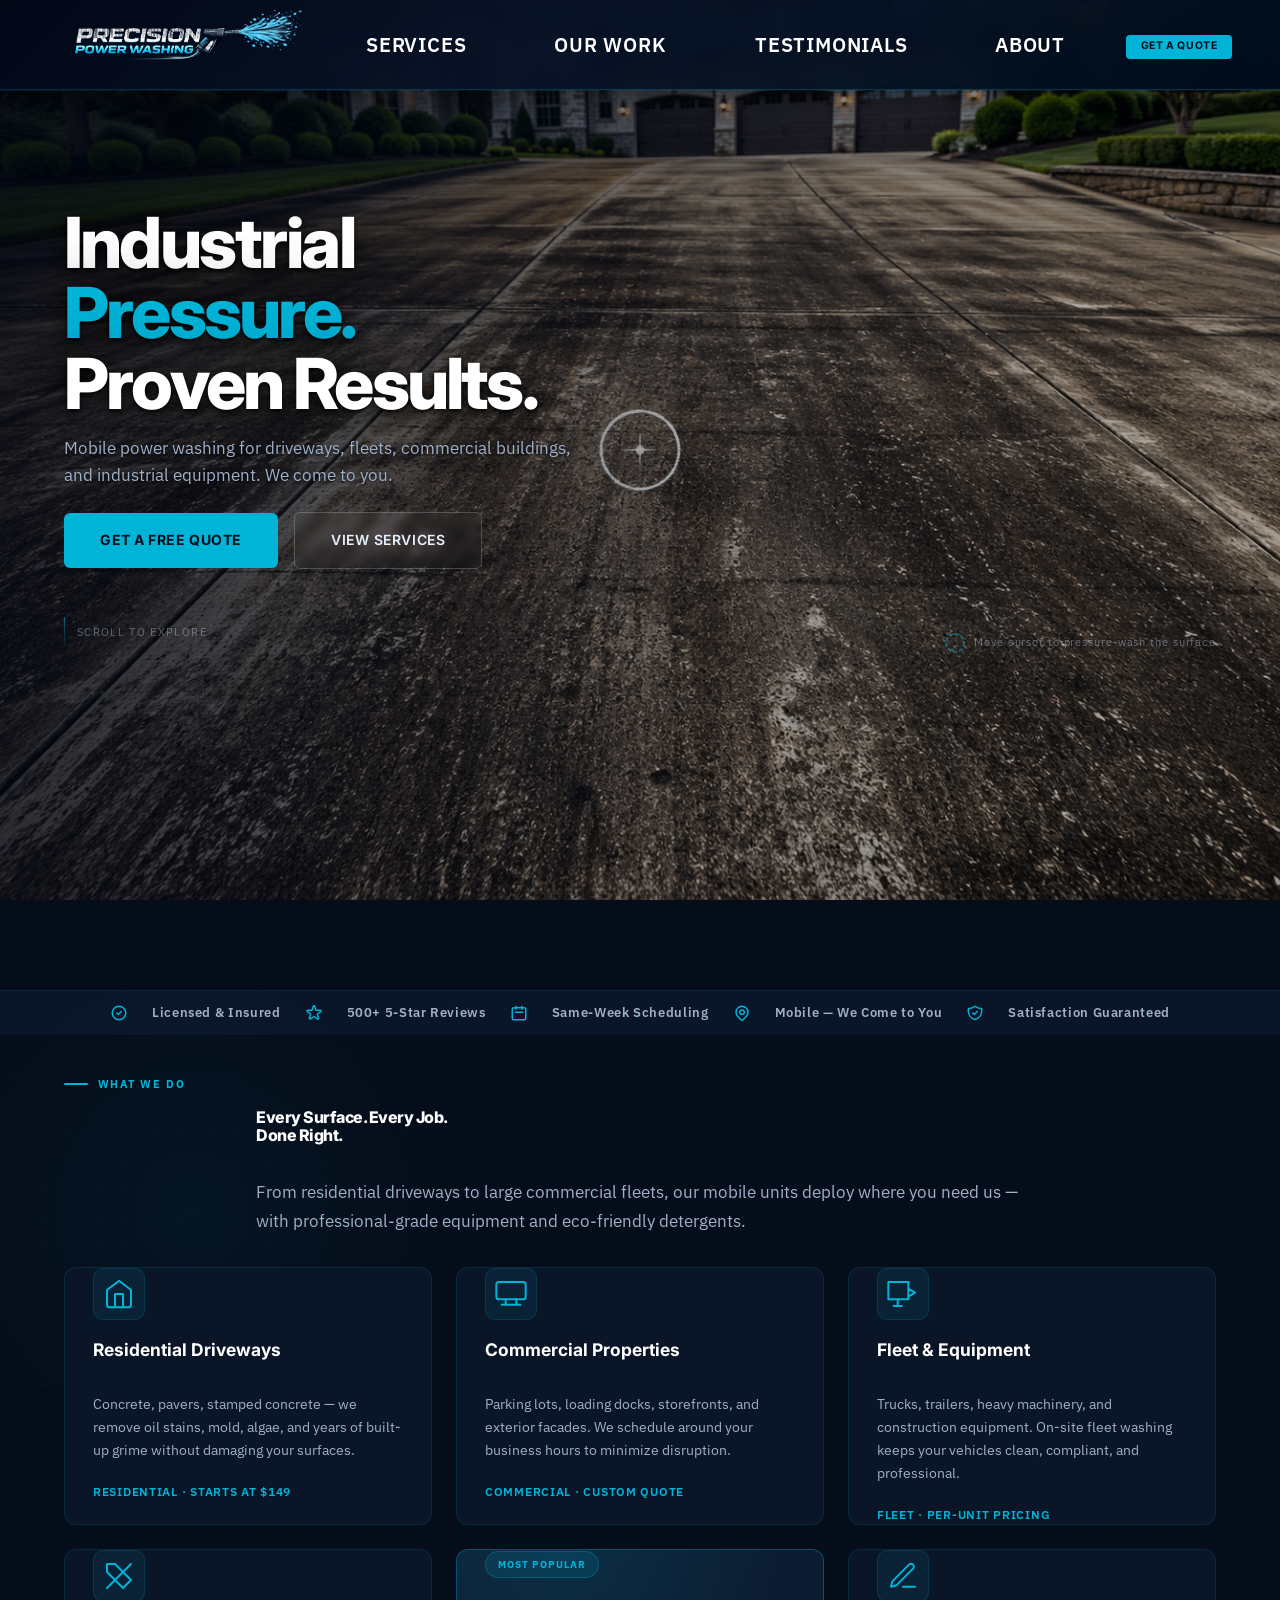
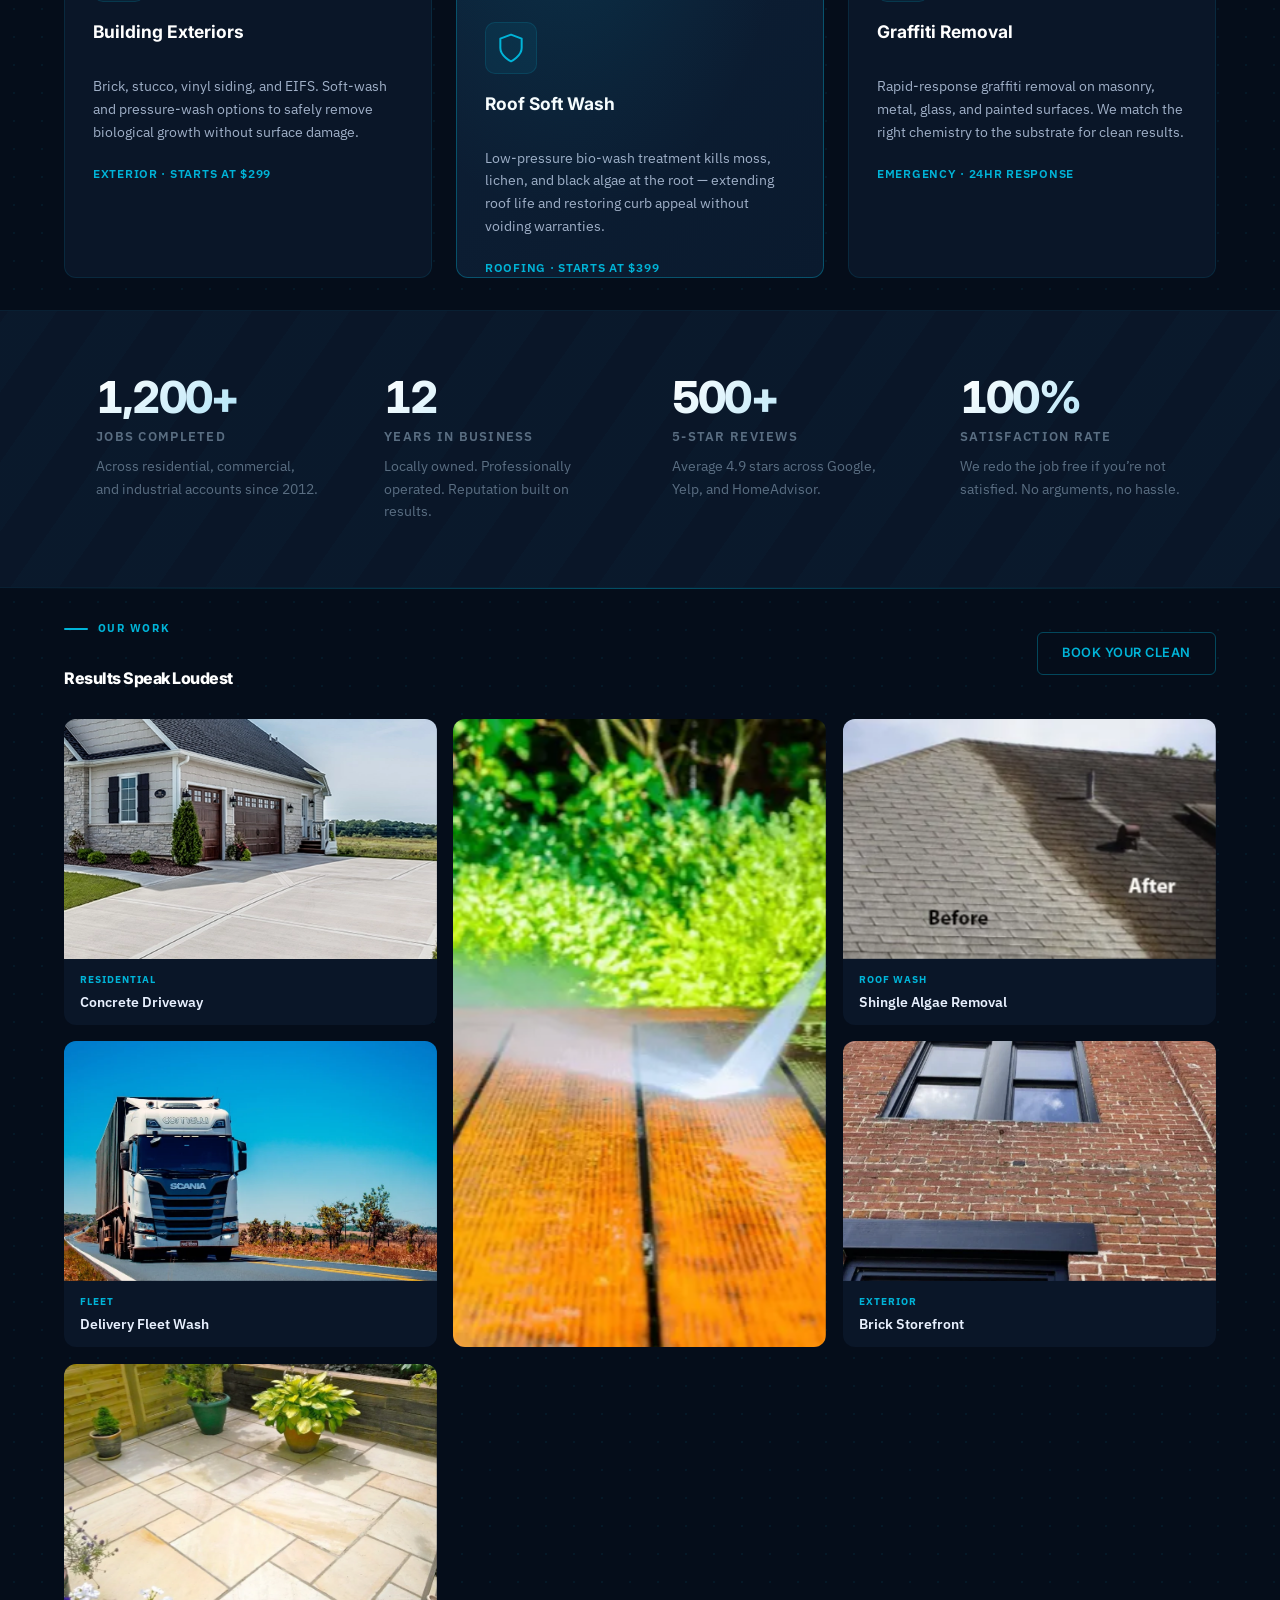
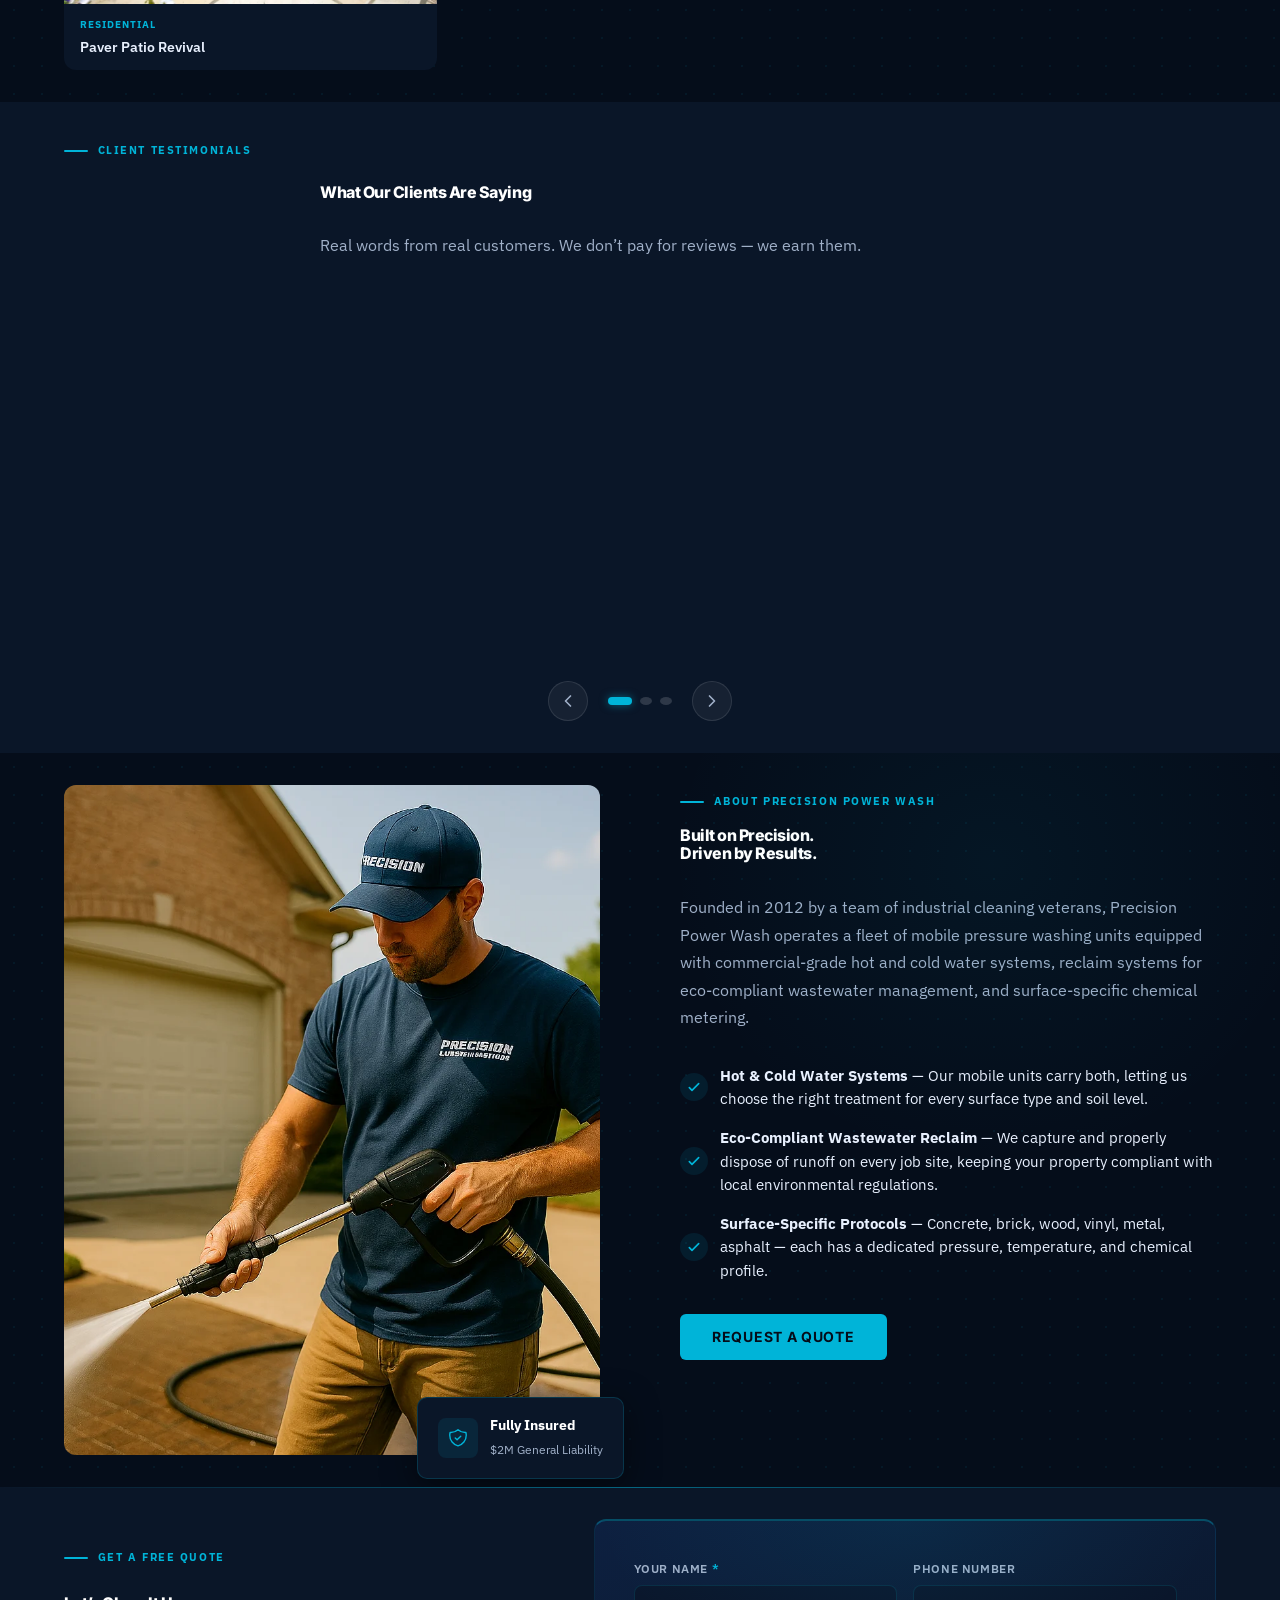
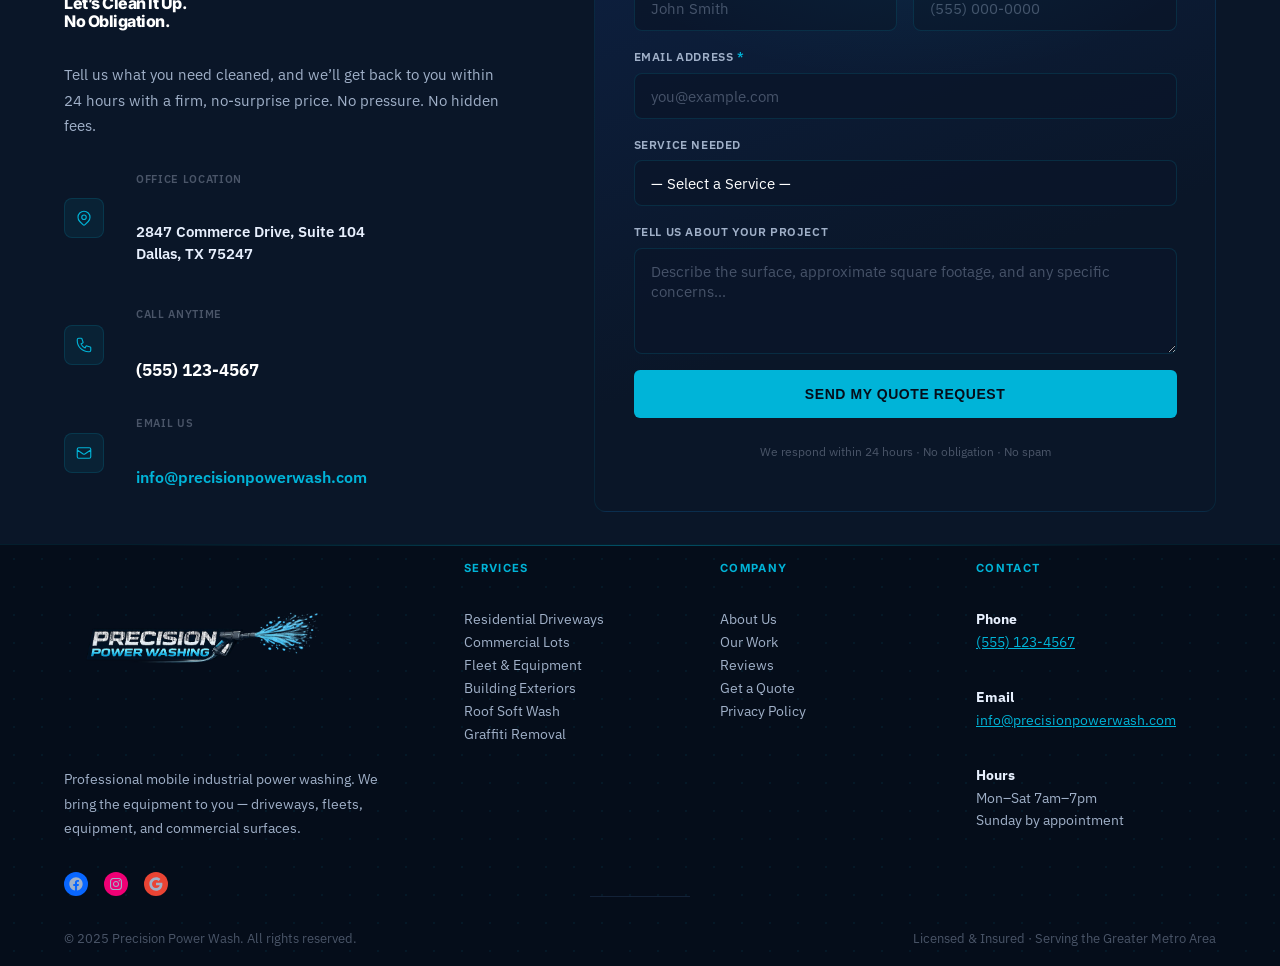
==== commit 695b1bc6: "Deploy: Simply Static export of Precision Power Wash site" ====
--- a/index.html
+++ b/index.html
@@ -1,372 +1,728 @@
 <!DOCTYPE html>
 <html lang="en-US">
-<head>
-  <meta charset="UTF-8">
-  <meta name="viewport" content="width=device-width, initial-scale=1">
-  <title>Precision Power Wash — Industrial Pressure Washing</title>
-  <meta name="description" content="Professional mobile power washing for driveways, fleets, commercial buildings, and industrial equipment. We come to you — Dallas, TX.">
-  <link rel="preconnect" href="https://fonts.googleapis.com">
-  <link rel="preconnect" href="https://fonts.gstatic.com" crossorigin>
-  <link href="https://fonts.googleapis.com/css2?family=IBM+Plex+Sans:wght@400;600;700;800&family=Inter:wght@400;600;700;800&display=swap" rel="stylesheet">
-  <link rel="stylesheet" href="/precision-power-wash/assets/css/theme.css">
+<head><meta charset="UTF-8">
+	
+	<meta name="viewport" content="width=device-width, initial-scale=1">
+<meta name="robots" content="max-image-preview:large">
+<title>Precision Power Wash – Mobile Industrial Power Washing</title>
+<link rel="dns-prefetch" href="//fonts.googleapis.com">
+<link rel="alternate" type="application/rss+xml" title="Precision Power Wash » Feed" href="/feed/">
+<link rel="alternate" type="application/rss+xml" title="Precision Power Wash » Comments Feed" href="/comments/feed/">
+<link rel="alternate" title="oEmbed (JSON)" type="application/json+oembed" href="/wp-json/oembed/1.0/embed?url=%2F">
+<link rel="alternate" title="oEmbed (XML)" type="text/xml+oembed" href="/wp-json/oembed/1.0/embed?url=%2F&amp;format=xml">
+<style id="wp-img-auto-sizes-contain-inline-css">
+img:is([sizes=auto i],[sizes^="auto," i]){contain-intrinsic-size:3000px 1500px}
+/*# sourceURL=wp-img-auto-sizes-contain-inline-css */
+</style>
+<style id="wp-block-image-inline-css">
+.wp-block-image>a,.wp-block-image>figure>a{display:inline-block}.wp-block-image img{box-sizing:border-box;height:auto;max-width:100%;vertical-align:bottom}@media not (prefers-reduced-motion){.wp-block-image img.hide{visibility:hidden}.wp-block-image img.show{animation:show-content-image .4s}}.wp-block-image[style*=border-radius] img,.wp-block-image[style*=border-radius]>a{border-radius:inherit}.wp-block-image.has-custom-border img{box-sizing:border-box}.wp-block-image.aligncenter{text-align:center}.wp-block-image.alignfull>a,.wp-block-image.alignwide>a{width:100%}.wp-block-image.alignfull img,.wp-block-image.alignwide img{height:auto;width:100%}.wp-block-image .aligncenter,.wp-block-image .alignleft,.wp-block-image .alignright,.wp-block-image.aligncenter,.wp-block-image.alignleft,.wp-block-image.alignright{display:table}.wp-block-image .aligncenter>figcaption,.wp-block-image .alignleft>figcaption,.wp-block-image .alignright>figcaption,.wp-block-image.aligncenter>figcaption,.wp-block-image.alignleft>figcaption,.wp-block-image.alignright>figcaption{caption-side:bottom;display:table-caption}.wp-block-image .alignleft{float:left;margin:.5em 1em .5em 0}.wp-block-image .alignright{float:right;margin:.5em 0 .5em 1em}.wp-block-image .aligncenter{margin-left:auto;margin-right:auto}.wp-block-image :where(figcaption){margin-bottom:1em;margin-top:.5em}.wp-block-image.is-style-circle-mask img{border-radius:9999px}@supports ((-webkit-mask-image:none) or (mask-image:none)) or (-webkit-mask-image:none){.wp-block-image.is-style-circle-mask img{border-radius:0;-webkit-mask-image:url('data:image/svg+xml;utf8,<svg viewBox="0 0 100 100" xmlns="http://www.w3.org/2000/svg"><circle cx="50" cy="50" r="50"/></svg>');mask-image:url('data:image/svg+xml;utf8,<svg viewBox="0 0 100 100" xmlns="http://www.w3.org/2000/svg"><circle cx="50" cy="50" r="50"/></svg>');mask-mode:alpha;-webkit-mask-position:center;mask-position:center;-webkit-mask-repeat:no-repeat;mask-repeat:no-repeat;-webkit-mask-size:contain;mask-size:contain}}:root :where(.wp-block-image.is-style-rounded img,.wp-block-image .is-style-rounded img){border-radius:9999px}.wp-block-image figure{margin:0}.wp-lightbox-container{display:flex;flex-direction:column;position:relative}.wp-lightbox-container img{cursor:zoom-in}.wp-lightbox-container img:hover+button{opacity:1}.wp-lightbox-container button{align-items:center;backdrop-filter:blur(16px) saturate(180%);background-color:#5a5a5a40;border:none;border-radius:4px;cursor:zoom-in;display:flex;height:20px;justify-content:center;opacity:0;padding:0;position:absolute;right:16px;text-align:center;top:16px;width:20px;z-index:100}@media not (prefers-reduced-motion){.wp-lightbox-container button{transition:opacity .2s ease}}.wp-lightbox-container button:focus-visible{outline:3px auto #5a5a5a40;outline:3px auto -webkit-focus-ring-color;outline-offset:3px}.wp-lightbox-container button:hover{cursor:pointer;opacity:1}.wp-lightbox-container button:focus{opacity:1}.wp-lightbox-container button:focus,.wp-lightbox-container button:hover,.wp-lightbox-container button:not(:hover):not(:active):not(.has-background){background-color:#5a5a5a40;border:none}.wp-lightbox-overlay{box-sizing:border-box;cursor:zoom-out;height:100vh;left:0;overflow:hidden;position:fixed;top:0;visibility:hidden;width:100%;z-index:100000}.wp-lightbox-overlay .close-button{align-items:center;cursor:pointer;display:flex;justify-content:center;min-height:40px;min-width:40px;padding:0;position:absolute;right:calc(env(safe-area-inset-right) + 16px);top:calc(env(safe-area-inset-top) + 16px);z-index:5000000}.wp-lightbox-overlay .close-button:focus,.wp-lightbox-overlay .close-button:hover,.wp-lightbox-overlay .close-button:not(:hover):not(:active):not(.has-background){background:none;border:none}.wp-lightbox-overlay .lightbox-image-container{height:var(--wp--lightbox-container-height);left:50%;overflow:hidden;position:absolute;top:50%;transform:translate(-50%,-50%);transform-origin:top left;width:var(--wp--lightbox-container-width);z-index:9999999999}.wp-lightbox-overlay .wp-block-image{align-items:center;box-sizing:border-box;display:flex;height:100%;justify-content:center;margin:0;position:relative;transform-origin:0 0;width:100%;z-index:3000000}.wp-lightbox-overlay .wp-block-image img{height:var(--wp--lightbox-image-height);min-height:var(--wp--lightbox-image-height);min-width:var(--wp--lightbox-image-width);width:var(--wp--lightbox-image-width)}.wp-lightbox-overlay .wp-block-image figcaption{display:none}.wp-lightbox-overlay button{background:none;border:none}.wp-lightbox-overlay .scrim{background-color:#fff;height:100%;opacity:.9;position:absolute;width:100%;z-index:2000000}.wp-lightbox-overlay.active{visibility:visible}@media not (prefers-reduced-motion){.wp-lightbox-overlay.active{animation:turn-on-visibility .25s both}.wp-lightbox-overlay.active img{animation:turn-on-visibility .35s both}.wp-lightbox-overlay.show-closing-animation:not(.active){animation:turn-off-visibility .35s both}.wp-lightbox-overlay.show-closing-animation:not(.active) img{animation:turn-off-visibility .25s both}.wp-lightbox-overlay.zoom.active{animation:none;opacity:1;visibility:visible}.wp-lightbox-overlay.zoom.active .lightbox-image-container{animation:lightbox-zoom-in .4s}.wp-lightbox-overlay.zoom.active .lightbox-image-container img{animation:none}.wp-lightbox-overlay.zoom.active .scrim{animation:turn-on-visibility .4s forwards}.wp-lightbox-overlay.zoom.show-closing-animation:not(.active){animation:none}.wp-lightbox-overlay.zoom.show-closing-animation:not(.active) .lightbox-image-container{animation:lightbox-zoom-out .4s}.wp-lightbox-overlay.zoom.show-closing-animation:not(.active) .lightbox-image-container img{animation:none}.wp-lightbox-overlay.zoom.show-closing-animation:not(.active) .scrim{animation:turn-off-visibility .4s forwards}}@keyframes show-content-image{0%{visibility:hidden}99%{visibility:hidden}to{visibility:visible}}@keyframes turn-on-visibility{0%{opacity:0}to{opacity:1}}@keyframes turn-off-visibility{0%{opacity:1;visibility:visible}99%{opacity:0;visibility:visible}to{opacity:0;visibility:hidden}}@keyframes lightbox-zoom-in{0%{transform:translate(calc((-100vw + var(--wp--lightbox-scrollbar-width))/2 + var(--wp--lightbox-initial-left-position)),calc(-50vh + var(--wp--lightbox-initial-top-position))) scale(var(--wp--lightbox-scale))}to{transform:translate(-50%,-50%) scale(1)}}@keyframes lightbox-zoom-out{0%{transform:translate(-50%,-50%) scale(1);visibility:visible}99%{visibility:visible}to{transform:translate(calc((-100vw + var(--wp--lightbox-scrollbar-width))/2 + var(--wp--lightbox-initial-left-position)),calc(-50vh + var(--wp--lightbox-initial-top-position))) scale(var(--wp--lightbox-scale));visibility:hidden}}
+/*# sourceURL=/wp-includes/blocks/image/style.min.css */
+</style>
+<style id="wp-block-image-theme-inline-css">
+:root :where(.wp-block-image figcaption){color:#555;font-size:13px;text-align:center}.is-dark-theme :root :where(.wp-block-image figcaption){color:#ffffffa6}.wp-block-image{margin:0 0 1em}
+/*# sourceURL=/wp-includes/blocks/image/theme.min.css */
+</style>
+<style id="wp-block-group-inline-css">
+.wp-block-group{box-sizing:border-box}:where(.wp-block-group.wp-block-group-is-layout-constrained){position:relative}
+/*# sourceURL=/wp-includes/blocks/group/style.min.css */
+</style>
+<style id="wp-block-group-theme-inline-css">
+:where(.wp-block-group.has-background){padding:1.25em 2.375em}
+/*# sourceURL=/wp-includes/blocks/group/theme.min.css */
+</style>
+<style id="wp-block-navigation-link-inline-css">
+.wp-block-navigation .wp-block-navigation-item__label{overflow-wrap:break-word}.wp-block-navigation .wp-block-navigation-item__description{display:none}.link-ui-tools{outline:1px solid #f0f0f0;padding:8px}.link-ui-block-inserter{padding-top:8px}.link-ui-block-inserter__back{margin-left:8px;text-transform:uppercase}
+/*# sourceURL=/wp-includes/blocks/navigation-link/style.min.css */
+</style>
+<link rel="stylesheet" id="wp-block-navigation-css" href="/wp-includes/blocks/navigation/style.min.css?ver=6.9.4" media="all">
+<style id="wp-block-button-inline-css">
+.wp-block-button__link{align-content:center;box-sizing:border-box;cursor:pointer;display:inline-block;height:100%;text-align:center;word-break:break-word}.wp-block-button__link.aligncenter{text-align:center}.wp-block-button__link.alignright{text-align:right}:where(.wp-block-button__link){border-radius:9999px;box-shadow:none;padding:calc(.667em + 2px) calc(1.333em + 2px);text-decoration:none}.wp-block-button[style*=text-decoration] .wp-block-button__link{text-decoration:inherit}.wp-block-buttons>.wp-block-button.has-custom-width{max-width:none}.wp-block-buttons>.wp-block-button.has-custom-width .wp-block-button__link{width:100%}.wp-block-buttons>.wp-block-button.has-custom-font-size .wp-block-button__link{font-size:inherit}.wp-block-buttons>.wp-block-button.wp-block-button__width-25{width:calc(25% - var(--wp--style--block-gap, .5em)*.75)}.wp-block-buttons>.wp-block-button.wp-block-button__width-50{width:calc(50% - var(--wp--style--block-gap, .5em)*.5)}.wp-block-buttons>.wp-block-button.wp-block-button__width-75{width:calc(75% - var(--wp--style--block-gap, .5em)*.25)}.wp-block-buttons>.wp-block-button.wp-block-button__width-100{flex-basis:100%;width:100%}.wp-block-buttons.is-vertical>.wp-block-button.wp-block-button__width-25{width:25%}.wp-block-buttons.is-vertical>.wp-block-button.wp-block-button__width-50{width:50%}.wp-block-buttons.is-vertical>.wp-block-button.wp-block-button__width-75{width:75%}.wp-block-button.is-style-squared,.wp-block-button__link.wp-block-button.is-style-squared{border-radius:0}.wp-block-button.no-border-radius,.wp-block-button__link.no-border-radius{border-radius:0!important}:root :where(.wp-block-button .wp-block-button__link.is-style-outline),:root :where(.wp-block-button.is-style-outline>.wp-block-button__link){border:2px solid;padding:.667em 1.333em}:root :where(.wp-block-button .wp-block-button__link.is-style-outline:not(.has-text-color)),:root :where(.wp-block-button.is-style-outline>.wp-block-button__link:not(.has-text-color)){color:currentColor}:root :where(.wp-block-button .wp-block-button__link.is-style-outline:not(.has-background)),:root :where(.wp-block-button.is-style-outline>.wp-block-button__link:not(.has-background)){background-color:initial;background-image:none}
+/*# sourceURL=/wp-includes/blocks/button/style.min.css */
+</style>
+<style id="wp-block-buttons-inline-css">
+.wp-block-buttons{box-sizing:border-box}.wp-block-buttons.is-vertical{flex-direction:column}.wp-block-buttons.is-vertical>.wp-block-button:last-child{margin-bottom:0}.wp-block-buttons>.wp-block-button{display:inline-block;margin:0}.wp-block-buttons.is-content-justification-left{justify-content:flex-start}.wp-block-buttons.is-content-justification-left.is-vertical{align-items:flex-start}.wp-block-buttons.is-content-justification-center{justify-content:center}.wp-block-buttons.is-content-justification-center.is-vertical{align-items:center}.wp-block-buttons.is-content-justification-right{justify-content:flex-end}.wp-block-buttons.is-content-justification-right.is-vertical{align-items:flex-end}.wp-block-buttons.is-content-justification-space-between{justify-content:space-between}.wp-block-buttons.aligncenter{text-align:center}.wp-block-buttons:not(.is-content-justification-space-between,.is-content-justification-right,.is-content-justification-left,.is-content-justification-center) .wp-block-button.aligncenter{margin-left:auto;margin-right:auto;width:100%}.wp-block-buttons[style*=text-decoration] .wp-block-button,.wp-block-buttons[style*=text-decoration] .wp-block-button__link{text-decoration:inherit}.wp-block-buttons.has-custom-font-size .wp-block-button__link{font-size:inherit}.wp-block-buttons .wp-block-button__link{width:100%}.wp-block-button.aligncenter{text-align:center}
+/*# sourceURL=/wp-includes/blocks/buttons/style.min.css */
+</style>
+<style id="wp-block-template-part-theme-inline-css">
+:root :where(.wp-block-template-part.has-background){margin-bottom:0;margin-top:0;padding:1.25em 2.375em}
+/*# sourceURL=/wp-includes/blocks/template-part/theme.min.css */
+</style>
+<style id="wp-block-heading-inline-css">
+h1:where(.wp-block-heading).has-background,h2:where(.wp-block-heading).has-background,h3:where(.wp-block-heading).has-background,h4:where(.wp-block-heading).has-background,h5:where(.wp-block-heading).has-background,h6:where(.wp-block-heading).has-background{padding:1.25em 2.375em}h1.has-text-align-left[style*=writing-mode]:where([style*=vertical-lr]),h1.has-text-align-right[style*=writing-mode]:where([style*=vertical-rl]),h2.has-text-align-left[style*=writing-mode]:where([style*=vertical-lr]),h2.has-text-align-right[style*=writing-mode]:where([style*=vertical-rl]),h3.has-text-align-left[style*=writing-mode]:where([style*=vertical-lr]),h3.has-text-align-right[style*=writing-mode]:where([style*=vertical-rl]),h4.has-text-align-left[style*=writing-mode]:where([style*=vertical-lr]),h4.has-text-align-right[style*=writing-mode]:where([style*=vertical-rl]),h5.has-text-align-left[style*=writing-mode]:where([style*=vertical-lr]),h5.has-text-align-right[style*=writing-mode]:where([style*=vertical-rl]),h6.has-text-align-left[style*=writing-mode]:where([style*=vertical-lr]),h6.has-text-align-right[style*=writing-mode]:where([style*=vertical-rl]){rotate:180deg}
+/*# sourceURL=/wp-includes/blocks/heading/style.min.css */
+</style>
+<style id="wp-block-paragraph-inline-css">
+.is-small-text{font-size:.875em}.is-regular-text{font-size:1em}.is-large-text{font-size:2.25em}.is-larger-text{font-size:3em}.has-drop-cap:not(:focus):first-letter{float:left;font-size:8.4em;font-style:normal;font-weight:100;line-height:.68;margin:.05em .1em 0 0;text-transform:uppercase}body.rtl .has-drop-cap:not(:focus):first-letter{float:none;margin-left:.1em}p.has-drop-cap.has-background{overflow:hidden}:root :where(p.has-background){padding:1.25em 2.375em}:where(p.has-text-color:not(.has-link-color)) a{color:inherit}p.has-text-align-left[style*="writing-mode:vertical-lr"],p.has-text-align-right[style*="writing-mode:vertical-rl"]{rotate:180deg}
+/*# sourceURL=/wp-includes/blocks/paragraph/style.min.css */
+</style>
+<style id="wp-block-columns-inline-css">
+.wp-block-columns{box-sizing:border-box;display:flex;flex-wrap:wrap!important}@media (min-width:782px){.wp-block-columns{flex-wrap:nowrap!important}}.wp-block-columns{align-items:normal!important}.wp-block-columns.are-vertically-aligned-top{align-items:flex-start}.wp-block-columns.are-vertically-aligned-center{align-items:center}.wp-block-columns.are-vertically-aligned-bottom{align-items:flex-end}@media (max-width:781px){.wp-block-columns:not(.is-not-stacked-on-mobile)>.wp-block-column{flex-basis:100%!important}}@media (min-width:782px){.wp-block-columns:not(.is-not-stacked-on-mobile)>.wp-block-column{flex-basis:0;flex-grow:1}.wp-block-columns:not(.is-not-stacked-on-mobile)>.wp-block-column[style*=flex-basis]{flex-grow:0}}.wp-block-columns.is-not-stacked-on-mobile{flex-wrap:nowrap!important}.wp-block-columns.is-not-stacked-on-mobile>.wp-block-column{flex-basis:0;flex-grow:1}.wp-block-columns.is-not-stacked-on-mobile>.wp-block-column[style*=flex-basis]{flex-grow:0}:where(.wp-block-columns){margin-bottom:1.75em}:where(.wp-block-columns.has-background){padding:1.25em 2.375em}.wp-block-column{flex-grow:1;min-width:0;overflow-wrap:break-word;word-break:break-word}.wp-block-column.is-vertically-aligned-top{align-self:flex-start}.wp-block-column.is-vertically-aligned-center{align-self:center}.wp-block-column.is-vertically-aligned-bottom{align-self:flex-end}.wp-block-column.is-vertically-aligned-stretch{align-self:stretch}.wp-block-column.is-vertically-aligned-bottom,.wp-block-column.is-vertically-aligned-center,.wp-block-column.is-vertically-aligned-top{width:100%}
+/*# sourceURL=/wp-includes/blocks/columns/style.min.css */
+</style>
+<style id="wp-block-social-links-inline-css">
+.wp-block-social-links{background:none;box-sizing:border-box;margin-left:0;padding-left:0;padding-right:0;text-indent:0}.wp-block-social-links .wp-social-link a,.wp-block-social-links .wp-social-link a:hover{border-bottom:0;box-shadow:none;text-decoration:none}.wp-block-social-links .wp-social-link svg{height:1em;width:1em}.wp-block-social-links .wp-social-link span:not(.screen-reader-text){font-size:.65em;margin-left:.5em;margin-right:.5em}.wp-block-social-links.has-small-icon-size{font-size:16px}.wp-block-social-links,.wp-block-social-links.has-normal-icon-size{font-size:24px}.wp-block-social-links.has-large-icon-size{font-size:36px}.wp-block-social-links.has-huge-icon-size{font-size:48px}.wp-block-social-links.aligncenter{display:flex;justify-content:center}.wp-block-social-links.alignright{justify-content:flex-end}.wp-block-social-link{border-radius:9999px;display:block}@media not (prefers-reduced-motion){.wp-block-social-link{transition:transform .1s ease}}.wp-block-social-link{height:auto}.wp-block-social-link a{align-items:center;display:flex;line-height:0}.wp-block-social-link:hover{transform:scale(1.1)}.wp-block-social-links .wp-block-social-link.wp-social-link{display:inline-block;margin:0;padding:0}.wp-block-social-links .wp-block-social-link.wp-social-link .wp-block-social-link-anchor,.wp-block-social-links .wp-block-social-link.wp-social-link .wp-block-social-link-anchor svg,.wp-block-social-links .wp-block-social-link.wp-social-link .wp-block-social-link-anchor:active,.wp-block-social-links .wp-block-social-link.wp-social-link .wp-block-social-link-anchor:hover,.wp-block-social-links .wp-block-social-link.wp-social-link .wp-block-social-link-anchor:visited{color:currentColor;fill:currentColor}:where(.wp-block-social-links:not(.is-style-logos-only)) .wp-social-link{background-color:#f0f0f0;color:#444}:where(.wp-block-social-links:not(.is-style-logos-only)) .wp-social-link-amazon{background-color:#f90;color:#fff}:where(.wp-block-social-links:not(.is-style-logos-only)) .wp-social-link-bandcamp{background-color:#1ea0c3;color:#fff}:where(.wp-block-social-links:not(.is-style-logos-only)) .wp-social-link-behance{background-color:#0757fe;color:#fff}:where(.wp-block-social-links:not(.is-style-logos-only)) .wp-social-link-bluesky{background-color:#0a7aff;color:#fff}:where(.wp-block-social-links:not(.is-style-logos-only)) .wp-social-link-codepen{background-color:#1e1f26;color:#fff}:where(.wp-block-social-links:not(.is-style-logos-only)) .wp-social-link-deviantart{background-color:#02e49b;color:#fff}:where(.wp-block-social-links:not(.is-style-logos-only)) .wp-social-link-discord{background-color:#5865f2;color:#fff}:where(.wp-block-social-links:not(.is-style-logos-only)) .wp-social-link-dribbble{background-color:#e94c89;color:#fff}:where(.wp-block-social-links:not(.is-style-logos-only)) .wp-social-link-dropbox{background-color:#4280ff;color:#fff}:where(.wp-block-social-links:not(.is-style-logos-only)) .wp-social-link-etsy{background-color:#f45800;color:#fff}:where(.wp-block-social-links:not(.is-style-logos-only)) .wp-social-link-facebook{background-color:#0866ff;color:#fff}:where(.wp-block-social-links:not(.is-style-logos-only)) .wp-social-link-fivehundredpx{background-color:#000;color:#fff}:where(.wp-block-social-links:not(.is-style-logos-only)) .wp-social-link-flickr{background-color:#0461dd;color:#fff}:where(.wp-block-social-links:not(.is-style-logos-only)) .wp-social-link-foursquare{background-color:#e65678;color:#fff}:where(.wp-block-social-links:not(.is-style-logos-only)) .wp-social-link-github{background-color:#24292d;color:#fff}:where(.wp-block-social-links:not(.is-style-logos-only)) .wp-social-link-goodreads{background-color:#eceadd;color:#382110}:where(.wp-block-social-links:not(.is-style-logos-only)) .wp-social-link-google{background-color:#ea4434;color:#fff}:where(.wp-block-social-links:not(.is-style-logos-only)) .wp-social-link-gravatar{background-color:#1d4fc4;color:#fff}:where(.wp-block-social-links:not(.is-style-logos-only)) .wp-social-link-instagram{background-color:#f00075;color:#fff}:where(.wp-block-social-links:not(.is-style-logos-only)) .wp-social-link-lastfm{background-color:#e21b24;color:#fff}:where(.wp-block-social-links:not(.is-style-logos-only)) .wp-social-link-linkedin{background-color:#0d66c2;color:#fff}:where(.wp-block-social-links:not(.is-style-logos-only)) .wp-social-link-mastodon{background-color:#3288d4;color:#fff}:where(.wp-block-social-links:not(.is-style-logos-only)) .wp-social-link-medium{background-color:#000;color:#fff}:where(.wp-block-social-links:not(.is-style-logos-only)) .wp-social-link-meetup{background-color:#f6405f;color:#fff}:where(.wp-block-social-links:not(.is-style-logos-only)) .wp-social-link-patreon{background-color:#000;color:#fff}:where(.wp-block-social-links:not(.is-style-logos-only)) .wp-social-link-pinterest{background-color:#e60122;color:#fff}:where(.wp-block-social-links:not(.is-style-logos-only)) .wp-social-link-pocket{background-color:#ef4155;color:#fff}:where(.wp-block-social-links:not(.is-style-logos-only)) .wp-social-link-reddit{background-color:#ff4500;color:#fff}:where(.wp-block-social-links:not(.is-style-logos-only)) .wp-social-link-skype{background-color:#0478d7;color:#fff}:where(.wp-block-social-links:not(.is-style-logos-only)) .wp-social-link-snapchat{background-color:#fefc00;color:#fff;stroke:#000}:where(.wp-block-social-links:not(.is-style-logos-only)) .wp-social-link-soundcloud{background-color:#ff5600;color:#fff}:where(.wp-block-social-links:not(.is-style-logos-only)) .wp-social-link-spotify{background-color:#1bd760;color:#fff}:where(.wp-block-social-links:not(.is-style-logos-only)) .wp-social-link-telegram{background-color:#2aabee;color:#fff}:where(.wp-block-social-links:not(.is-style-logos-only)) .wp-social-link-threads{background-color:#000;color:#fff}:where(.wp-block-social-links:not(.is-style-logos-only)) .wp-social-link-tiktok{background-color:#000;color:#fff}:where(.wp-block-social-links:not(.is-style-logos-only)) .wp-social-link-tumblr{background-color:#011835;color:#fff}:where(.wp-block-social-links:not(.is-style-logos-only)) .wp-social-link-twitch{background-color:#6440a4;color:#fff}:where(.wp-block-social-links:not(.is-style-logos-only)) .wp-social-link-twitter{background-color:#1da1f2;color:#fff}:where(.wp-block-social-links:not(.is-style-logos-only)) .wp-social-link-vimeo{background-color:#1eb7ea;color:#fff}:where(.wp-block-social-links:not(.is-style-logos-only)) .wp-social-link-vk{background-color:#4680c2;color:#fff}:where(.wp-block-social-links:not(.is-style-logos-only)) .wp-social-link-wordpress{background-color:#3499cd;color:#fff}:where(.wp-block-social-links:not(.is-style-logos-only)) .wp-social-link-whatsapp{background-color:#25d366;color:#fff}:where(.wp-block-social-links:not(.is-style-logos-only)) .wp-social-link-x{background-color:#000;color:#fff}:where(.wp-block-social-links:not(.is-style-logos-only)) .wp-social-link-yelp{background-color:#d32422;color:#fff}:where(.wp-block-social-links:not(.is-style-logos-only)) .wp-social-link-youtube{background-color:red;color:#fff}:where(.wp-block-social-links.is-style-logos-only) .wp-social-link{background:none}:where(.wp-block-social-links.is-style-logos-only) .wp-social-link svg{height:1.25em;width:1.25em}:where(.wp-block-social-links.is-style-logos-only) .wp-social-link-amazon{color:#f90}:where(.wp-block-social-links.is-style-logos-only) .wp-social-link-bandcamp{color:#1ea0c3}:where(.wp-block-social-links.is-style-logos-only) .wp-social-link-behance{color:#0757fe}:where(.wp-block-social-links.is-style-logos-only) .wp-social-link-bluesky{color:#0a7aff}:where(.wp-block-social-links.is-style-logos-only) .wp-social-link-codepen{color:#1e1f26}:where(.wp-block-social-links.is-style-logos-only) .wp-social-link-deviantart{color:#02e49b}:where(.wp-block-social-links.is-style-logos-only) .wp-social-link-discord{color:#5865f2}:where(.wp-block-social-links.is-style-logos-only) .wp-social-link-dribbble{color:#e94c89}:where(.wp-block-social-links.is-style-logos-only) .wp-social-link-dropbox{color:#4280ff}:where(.wp-block-social-links.is-style-logos-only) .wp-social-link-etsy{color:#f45800}:where(.wp-block-social-links.is-style-logos-only) .wp-social-link-facebook{color:#0866ff}:where(.wp-block-social-links.is-style-logos-only) .wp-social-link-fivehundredpx{color:#000}:where(.wp-block-social-links.is-style-logos-only) .wp-social-link-flickr{color:#0461dd}:where(.wp-block-social-links.is-style-logos-only) .wp-social-link-foursquare{color:#e65678}:where(.wp-block-social-links.is-style-logos-only) .wp-social-link-github{color:#24292d}:where(.wp-block-social-links.is-style-logos-only) .wp-social-link-goodreads{color:#382110}:where(.wp-block-social-links.is-style-logos-only) .wp-social-link-google{color:#ea4434}:where(.wp-block-social-links.is-style-logos-only) .wp-social-link-gravatar{color:#1d4fc4}:where(.wp-block-social-links.is-style-logos-only) .wp-social-link-instagram{color:#f00075}:where(.wp-block-social-links.is-style-logos-only) .wp-social-link-lastfm{color:#e21b24}:where(.wp-block-social-links.is-style-logos-only) .wp-social-link-linkedin{color:#0d66c2}:where(.wp-block-social-links.is-style-logos-only) .wp-social-link-mastodon{color:#3288d4}:where(.wp-block-social-links.is-style-logos-only) .wp-social-link-medium{color:#000}:where(.wp-block-social-links.is-style-logos-only) .wp-social-link-meetup{color:#f6405f}:where(.wp-block-social-links.is-style-logos-only) .wp-social-link-patreon{color:#000}:where(.wp-block-social-links.is-style-logos-only) .wp-social-link-pinterest{color:#e60122}:where(.wp-block-social-links.is-style-logos-only) .wp-social-link-pocket{color:#ef4155}:where(.wp-block-social-links.is-style-logos-only) .wp-social-link-reddit{color:#ff4500}:where(.wp-block-social-links.is-style-logos-only) .wp-social-link-skype{color:#0478d7}:where(.wp-block-social-links.is-style-logos-only) .wp-social-link-snapchat{color:#fff;stroke:#000}:where(.wp-block-social-links.is-style-logos-only) .wp-social-link-soundcloud{color:#ff5600}:where(.wp-block-social-links.is-style-logos-only) .wp-social-link-spotify{color:#1bd760}:where(.wp-block-social-links.is-style-logos-only) .wp-social-link-telegram{color:#2aabee}:where(.wp-block-social-links.is-style-logos-only) .wp-social-link-threads{color:#000}:where(.wp-block-social-links.is-style-logos-only) .wp-social-link-tiktok{color:#000}:where(.wp-block-social-links.is-style-logos-only) .wp-social-link-tumblr{color:#011835}:where(.wp-block-social-links.is-style-logos-only) .wp-social-link-twitch{color:#6440a4}:where(.wp-block-social-links.is-style-logos-only) .wp-social-link-twitter{color:#1da1f2}:where(.wp-block-social-links.is-style-logos-only) .wp-social-link-vimeo{color:#1eb7ea}:where(.wp-block-social-links.is-style-logos-only) .wp-social-link-vk{color:#4680c2}:where(.wp-block-social-links.is-style-logos-only) .wp-social-link-whatsapp{color:#25d366}:where(.wp-block-social-links.is-style-logos-only) .wp-social-link-wordpress{color:#3499cd}:where(.wp-block-social-links.is-style-logos-only) .wp-social-link-x{color:#000}:where(.wp-block-social-links.is-style-logos-only) .wp-social-link-yelp{color:#d32422}:where(.wp-block-social-links.is-style-logos-only) .wp-social-link-youtube{color:red}.wp-block-social-links.is-style-pill-shape .wp-social-link{width:auto}:root :where(.wp-block-social-links .wp-social-link a){padding:.25em}:root :where(.wp-block-social-links.is-style-logos-only .wp-social-link a){padding:0}:root :where(.wp-block-social-links.is-style-pill-shape .wp-social-link a){padding-left:.6666666667em;padding-right:.6666666667em}.wp-block-social-links:not(.has-icon-color):not(.has-icon-background-color) .wp-social-link-snapchat .wp-block-social-link-label{color:#000}
+/*# sourceURL=/wp-includes/blocks/social-links/style.min.css */
+</style>
+<style id="wp-block-list-inline-css">
+ol,ul{box-sizing:border-box}:root :where(.wp-block-list.has-background){padding:1.25em 2.375em}
+/*# sourceURL=/wp-includes/blocks/list/style.min.css */
+</style>
+<style id="wp-block-separator-inline-css">
+@charset "UTF-8";.wp-block-separator{border:none;border-top:2px solid}:root :where(.wp-block-separator.is-style-dots){height:auto;line-height:1;text-align:center}:root :where(.wp-block-separator.is-style-dots):before{color:currentColor;content:"···";font-family:serif;font-size:1.5em;letter-spacing:2em;padding-left:2em}.wp-block-separator.is-style-dots{background:none!important;border:none!important}
+/*# sourceURL=/wp-includes/blocks/separator/style.min.css */
+</style>
+<style id="wp-block-separator-theme-inline-css">
+.wp-block-separator.has-css-opacity{opacity:.4}.wp-block-separator{border:none;border-bottom:2px solid;margin-left:auto;margin-right:auto}.wp-block-separator.has-alpha-channel-opacity{opacity:1}.wp-block-separator:not(.is-style-wide):not(.is-style-dots){width:100px}.wp-block-separator.has-background:not(.is-style-dots){border-bottom:none;height:1px}.wp-block-separator.has-background:not(.is-style-wide):not(.is-style-dots){height:2px}
+/*# sourceURL=/wp-includes/blocks/separator/theme.min.css */
+</style>
+<style id="wp-block-library-inline-css">
+:root{--wp-block-synced-color:#7a00df;--wp-block-synced-color--rgb:122,0,223;--wp-bound-block-color:var(--wp-block-synced-color);--wp-editor-canvas-background:#ddd;--wp-admin-theme-color:#007cba;--wp-admin-theme-color--rgb:0,124,186;--wp-admin-theme-color-darker-10:#006ba1;--wp-admin-theme-color-darker-10--rgb:0,107,160.5;--wp-admin-theme-color-darker-20:#005a87;--wp-admin-theme-color-darker-20--rgb:0,90,135;--wp-admin-border-width-focus:2px}@media (min-resolution:192dpi){:root{--wp-admin-border-width-focus:1.5px}}.wp-element-button{cursor:pointer}:root .has-very-light-gray-background-color{background-color:#eee}:root .has-very-dark-gray-background-color{background-color:#313131}:root .has-very-light-gray-color{color:#eee}:root .has-very-dark-gray-color{color:#313131}:root .has-vivid-green-cyan-to-vivid-cyan-blue-gradient-background{background:linear-gradient(135deg,#00d084,#0693e3)}:root .has-purple-crush-gradient-background{background:linear-gradient(135deg,#34e2e4,#4721fb 50%,#ab1dfe)}:root .has-hazy-dawn-gradient-background{background:linear-gradient(135deg,#faaca8,#dad0ec)}:root .has-subdued-olive-gradient-background{background:linear-gradient(135deg,#fafae1,#67a671)}:root .has-atomic-cream-gradient-background{background:linear-gradient(135deg,#fdd79a,#004a59)}:root .has-nightshade-gradient-background{background:linear-gradient(135deg,#330968,#31cdcf)}:root .has-midnight-gradient-background{background:linear-gradient(135deg,#020381,#2874fc)}:root{--wp--preset--font-size--normal:16px;--wp--preset--font-size--huge:42px}.has-regular-font-size{font-size:1em}.has-larger-font-size{font-size:2.625em}.has-normal-font-size{font-size:var(--wp--preset--font-size--normal)}.has-huge-font-size{font-size:var(--wp--preset--font-size--huge)}.has-text-align-center{text-align:center}.has-text-align-left{text-align:left}.has-text-align-right{text-align:right}.has-fit-text{white-space:nowrap!important}#end-resizable-editor-section{display:none}.aligncenter{clear:both}.items-justified-left{justify-content:flex-start}.items-justified-center{justify-content:center}.items-justified-right{justify-content:flex-end}.items-justified-space-between{justify-content:space-between}.screen-reader-text{border:0;clip-path:inset(50%);height:1px;margin:-1px;overflow:hidden;padding:0;position:absolute;width:1px;word-wrap:normal!important}.screen-reader-text:focus{background-color:#ddd;clip-path:none;color:#444;display:block;font-size:1em;height:auto;left:5px;line-height:normal;padding:15px 23px 14px;text-decoration:none;top:5px;width:auto;z-index:100000}html :where(.has-border-color){border-style:solid}html :where([style*=border-top-color]){border-top-style:solid}html :where([style*=border-right-color]){border-right-style:solid}html :where([style*=border-bottom-color]){border-bottom-style:solid}html :where([style*=border-left-color]){border-left-style:solid}html :where([style*=border-width]){border-style:solid}html :where([style*=border-top-width]){border-top-style:solid}html :where([style*=border-right-width]){border-right-style:solid}html :where([style*=border-bottom-width]){border-bottom-style:solid}html :where([style*=border-left-width]){border-left-style:solid}html :where(img[class*=wp-image-]){height:auto;max-width:100%}:where(figure){margin:0 0 1em}html :where(.is-position-sticky){--wp-admin--admin-bar--position-offset:var(--wp-admin--admin-bar--height,0px)}@media screen and (max-width:600px){html :where(.is-position-sticky){--wp-admin--admin-bar--position-offset:0px}}
+/*# sourceURL=/wp-includes/css/dist/block-library/common.min.css */
+</style>
+<style id="global-styles-inline-css">
+:root{--wp--preset--aspect-ratio--square: 1;--wp--preset--aspect-ratio--4-3: 4/3;--wp--preset--aspect-ratio--3-4: 3/4;--wp--preset--aspect-ratio--3-2: 3/2;--wp--preset--aspect-ratio--2-3: 2/3;--wp--preset--aspect-ratio--16-9: 16/9;--wp--preset--aspect-ratio--9-16: 9/16;--wp--preset--color--black: #000000;--wp--preset--color--cyan-bluish-gray: #abb8c3;--wp--preset--color--white: #ffffff;--wp--preset--color--pale-pink: #f78da7;--wp--preset--color--vivid-red: #cf2e2e;--wp--preset--color--luminous-vivid-orange: #ff6900;--wp--preset--color--luminous-vivid-amber: #fcb900;--wp--preset--color--light-green-cyan: #7bdcb5;--wp--preset--color--vivid-green-cyan: #00d084;--wp--preset--color--pale-cyan-blue: #8ed1fc;--wp--preset--color--vivid-cyan-blue: #0693e3;--wp--preset--color--vivid-purple: #9b51e0;--wp--preset--color--ink: #050d1a;--wp--preset--color--navy: #0a1628;--wp--preset--color--steel: #132238;--wp--preset--color--blue-deep: #1a3a5c;--wp--preset--color--blue-mid: #1e4976;--wp--preset--color--cyan: #00b4d8;--wp--preset--color--cyan-light: #48cae4;--wp--preset--color--slate: #4a5568;--wp--preset--color--mist: #a0b0c8;--wp--preset--color--off-white: #e8f0fe;--wp--preset--gradient--vivid-cyan-blue-to-vivid-purple: linear-gradient(135deg,rgb(6,147,227) 0%,rgb(155,81,224) 100%);--wp--preset--gradient--light-green-cyan-to-vivid-green-cyan: linear-gradient(135deg,rgb(122,220,180) 0%,rgb(0,208,130) 100%);--wp--preset--gradient--luminous-vivid-amber-to-luminous-vivid-orange: linear-gradient(135deg,rgb(252,185,0) 0%,rgb(255,105,0) 100%);--wp--preset--gradient--luminous-vivid-orange-to-vivid-red: linear-gradient(135deg,rgb(255,105,0) 0%,rgb(207,46,46) 100%);--wp--preset--gradient--very-light-gray-to-cyan-bluish-gray: linear-gradient(135deg,rgb(238,238,238) 0%,rgb(169,184,195) 100%);--wp--preset--gradient--cool-to-warm-spectrum: linear-gradient(135deg,rgb(74,234,220) 0%,rgb(151,120,209) 20%,rgb(207,42,186) 40%,rgb(238,44,130) 60%,rgb(251,105,98) 80%,rgb(254,248,76) 100%);--wp--preset--gradient--blush-light-purple: linear-gradient(135deg,rgb(255,206,236) 0%,rgb(152,150,240) 100%);--wp--preset--gradient--blush-bordeaux: linear-gradient(135deg,rgb(254,205,165) 0%,rgb(254,45,45) 50%,rgb(107,0,62) 100%);--wp--preset--gradient--luminous-dusk: linear-gradient(135deg,rgb(255,203,112) 0%,rgb(199,81,192) 50%,rgb(65,88,208) 100%);--wp--preset--gradient--pale-ocean: linear-gradient(135deg,rgb(255,245,203) 0%,rgb(182,227,212) 50%,rgb(51,167,181) 100%);--wp--preset--gradient--electric-grass: linear-gradient(135deg,rgb(202,248,128) 0%,rgb(113,206,126) 100%);--wp--preset--gradient--midnight: linear-gradient(135deg,rgb(2,3,129) 0%,rgb(40,116,252) 100%);--wp--preset--gradient--hero-dark: linear-gradient(160deg, #050d1a 0%, #0a1628 50%, #132238 100%);--wp--preset--gradient--cyan-glow: linear-gradient(135deg, #00b4d8 0%, #0096c7 100%);--wp--preset--gradient--section-dark: linear-gradient(180deg, #0a1628 0%, #050d1a 100%);--wp--preset--font-size--small: 13px;--wp--preset--font-size--medium: clamp(14px, 0.875rem + ((1vw - 3.2px) * 0.536), 20px);--wp--preset--font-size--large: clamp(22.041px, 1.378rem + ((1vw - 3.2px) * 1.246), 36px);--wp--preset--font-size--x-large: clamp(25.014px, 1.563rem + ((1vw - 3.2px) * 1.517), 42px);--wp--preset--font-size--xs: 0.75rem;--wp--preset--font-size--sm: 0.875rem;--wp--preset--font-size--base: 1rem;--wp--preset--font-size--md: 1.125rem;--wp--preset--font-size--lg: 1.25rem;--wp--preset--font-size--xl: clamp(1.25rem, 1.25rem + ((1vw - 0.2rem) * 0.357), 1.5rem);--wp--preset--font-size--2-xl: clamp(1.5rem, 1.5rem + ((1vw - 0.2rem) * 0.714), 2rem);--wp--preset--font-size--3-xl: clamp(1.75rem, 1.75rem + ((1vw - 0.2rem) * 1.071), 2.5rem);--wp--preset--font-size--4-xl: clamp(2.25rem, 2.25rem + ((1vw - 0.2rem) * 1.786), 3.5rem);--wp--preset--font-size--display: clamp(2.75rem, 2.75rem + ((1vw - 0.2rem) * 3.929), 5.5rem);--wp--preset--font-family--inter: 'Inter', 'Segoe UI', system-ui, -apple-system, sans-serif;--wp--preset--font-family--barlow-condensed: 'Barlow Condensed', 'Arial Narrow', sans-serif;--wp--preset--font-family--mono: 'JetBrains Mono', 'Fira Code', monospace;--wp--preset--spacing--20: 5rem;--wp--preset--spacing--30: 0.67rem;--wp--preset--spacing--40: 10rem;--wp--preset--spacing--50: 1.5rem;--wp--preset--spacing--60: 2.25rem;--wp--preset--spacing--70: 3.38rem;--wp--preset--spacing--80: 5.06rem;--wp--preset--spacing--1: 0.25rem;--wp--preset--spacing--2: 0.5rem;--wp--preset--spacing--3: 0.75rem;--wp--preset--spacing--4: 1rem;--wp--preset--spacing--5: 1.25rem;--wp--preset--spacing--6: 1.5rem;--wp--preset--spacing--8: 2rem;--wp--preset--spacing--10: 2.5rem;--wp--preset--spacing--12: 3rem;--wp--preset--spacing--16: 4rem;--wp--preset--spacing--24: 6rem;--wp--preset--spacing--32: 8rem;--wp--preset--shadow--natural: 6px 6px 9px rgba(0, 0, 0, 0.2);--wp--preset--shadow--deep: 12px 12px 50px rgba(0, 0, 0, 0.4);--wp--preset--shadow--sharp: 6px 6px 0px rgba(0, 0, 0, 0.2);--wp--preset--shadow--outlined: 6px 6px 0px -3px rgb(255, 255, 255), 6px 6px rgb(0, 0, 0);--wp--preset--shadow--crisp: 6px 6px 0px rgb(0, 0, 0);--wp--preset--shadow--glow-cyan: 0 0 24px rgba(0,180,216,0.35), 0 0 60px rgba(0,180,216,0.15);--wp--preset--shadow--glow-blue: 0 0 32px rgba(26,58,92,0.8);--wp--preset--shadow--card: 0 4px 24px rgba(0,0,0,0.4);--wp--preset--shadow--card-hover: 0 8px 40px rgba(0,0,0,0.6), 0 0 24px rgba(0,180,216,0.2);}.wp-block-button .wp-block-button__link{--wp--preset--color--cyan: #00b4d8;--wp--preset--color--white: #ffffff;}:root { --wp--style--global--content-size: 72rem;--wp--style--global--wide-size: 90rem; }:where(body) { margin: 0; }.wp-site-blocks { padding-top: var(--wp--style--root--padding-top); padding-bottom: var(--wp--style--root--padding-bottom); }.has-global-padding { padding-right: var(--wp--style--root--padding-right); padding-left: var(--wp--style--root--padding-left); }.has-global-padding > .alignfull { margin-right: calc(var(--wp--style--root--padding-right) * -1); margin-left: calc(var(--wp--style--root--padding-left) * -1); }.has-global-padding :where(:not(.alignfull.is-layout-flow) > .has-global-padding:not(.wp-block-block, .alignfull)) { padding-right: 0; padding-left: 0; }.has-global-padding :where(:not(.alignfull.is-layout-flow) > .has-global-padding:not(.wp-block-block, .alignfull)) > .alignfull { margin-left: 0; margin-right: 0; }.wp-site-blocks > .alignleft { float: left; margin-right: 2em; }.wp-site-blocks > .alignright { float: right; margin-left: 2em; }.wp-site-blocks > .aligncenter { justify-content: center; margin-left: auto; margin-right: auto; }:where(.wp-site-blocks) > * { margin-block-start: var(--wp--preset--spacing--8); margin-block-end: 0; }:where(.wp-site-blocks) > :first-child { margin-block-start: 0; }:where(.wp-site-blocks) > :last-child { margin-block-end: 0; }:root { --wp--style--block-gap: var(--wp--preset--spacing--8); }:root :where(.is-layout-flow) > :first-child{margin-block-start: 0;}:root :where(.is-layout-flow) > :last-child{margin-block-end: 0;}:root :where(.is-layout-flow) > *{margin-block-start: var(--wp--preset--spacing--8);margin-block-end: 0;}:root :where(.is-layout-constrained) > :first-child{margin-block-start: 0;}:root :where(.is-layout-constrained) > :last-child{margin-block-end: 0;}:root :where(.is-layout-constrained) > *{margin-block-start: var(--wp--preset--spacing--8);margin-block-end: 0;}:root :where(.is-layout-flex){gap: var(--wp--preset--spacing--8);}:root :where(.is-layout-grid){gap: var(--wp--preset--spacing--8);}.is-layout-flow > .alignleft{float: left;margin-inline-start: 0;margin-inline-end: 2em;}.is-layout-flow > .alignright{float: right;margin-inline-start: 2em;margin-inline-end: 0;}.is-layout-flow > .aligncenter{margin-left: auto !important;margin-right: auto !important;}.is-layout-constrained > .alignleft{float: left;margin-inline-start: 0;margin-inline-end: 2em;}.is-layout-constrained > .alignright{float: right;margin-inline-start: 2em;margin-inline-end: 0;}.is-layout-constrained > .aligncenter{margin-left: auto !important;margin-right: auto !important;}.is-layout-constrained > :where(:not(.alignleft):not(.alignright):not(.alignfull)){max-width: var(--wp--style--global--content-size);margin-left: auto !important;margin-right: auto !important;}.is-layout-constrained > .alignwide{max-width: var(--wp--style--global--wide-size);}body .is-layout-flex{display: flex;}.is-layout-flex{flex-wrap: wrap;align-items: center;}.is-layout-flex > :is(*, div){margin: 0;}body .is-layout-grid{display: grid;}.is-layout-grid > :is(*, div){margin: 0;}body{background-color: #050d1a;color: #e8f0fe;font-family: var(--wp--preset--font-family--inter);font-size: var(--wp--preset--font-size--base);line-height: 1.6;--wp--style--root--padding-top: 0px;--wp--style--root--padding-right: 0px;--wp--style--root--padding-bottom: 0px;--wp--style--root--padding-left: 0px;}a:where(:not(.wp-element-button)){color: #00b4d8;text-decoration: underline;}:root :where(a:where(:not(.wp-element-button)):hover){color: #48cae4;}h1{font-family: var(--wp--preset--font-family--inter);font-size: var(--wp--preset--font-size--display);font-weight: 800;letter-spacing: -0.03em;line-height: 1.05;}h2{font-family: var(--wp--preset--font-family--inter);font-size: var(--wp--preset--font-size--4xl);font-weight: 700;letter-spacing: -0.02em;line-height: 1.1;}h3{font-family: var(--wp--preset--font-family--inter);font-size: var(--wp--preset--font-size--2xl);font-weight: 600;line-height: 1.2;}h4{font-family: var(--wp--preset--font-family--inter);font-size: var(--wp--preset--font-size--xl);font-weight: 600;line-height: 1.3;}:root :where(.wp-element-button, .wp-block-button__link){background-color: #00b4d8;border-radius: 0.375rem;border-width: 0;color: #050d1a;font-family: var(--wp--preset--font-family--inter);font-size: var(--wp--preset--font-size--sm);font-style: inherit;font-weight: 700;letter-spacing: 0.05em;line-height: inherit;padding-top: var(--wp--preset--spacing--3);padding-right: var(--wp--preset--spacing--8);padding-bottom: var(--wp--preset--spacing--3);padding-left: var(--wp--preset--spacing--8);text-decoration: none;text-transform: uppercase;}.has-black-color{color: var(--wp--preset--color--black) !important;}.has-cyan-bluish-gray-color{color: var(--wp--preset--color--cyan-bluish-gray) !important;}.has-white-color{color: var(--wp--preset--color--white) !important;}.has-pale-pink-color{color: var(--wp--preset--color--pale-pink) !important;}.has-vivid-red-color{color: var(--wp--preset--color--vivid-red) !important;}.has-luminous-vivid-orange-color{color: var(--wp--preset--color--luminous-vivid-orange) !important;}.has-luminous-vivid-amber-color{color: var(--wp--preset--color--luminous-vivid-amber) !important;}.has-light-green-cyan-color{color: var(--wp--preset--color--light-green-cyan) !important;}.has-vivid-green-cyan-color{color: var(--wp--preset--color--vivid-green-cyan) !important;}.has-pale-cyan-blue-color{color: var(--wp--preset--color--pale-cyan-blue) !important;}.has-vivid-cyan-blue-color{color: var(--wp--preset--color--vivid-cyan-blue) !important;}.has-vivid-purple-color{color: var(--wp--preset--color--vivid-purple) !important;}.has-ink-color{color: var(--wp--preset--color--ink) !important;}.has-navy-color{color: var(--wp--preset--color--navy) !important;}.has-steel-color{color: var(--wp--preset--color--steel) !important;}.has-blue-deep-color{color: var(--wp--preset--color--blue-deep) !important;}.has-blue-mid-color{color: var(--wp--preset--color--blue-mid) !important;}.has-cyan-color{color: var(--wp--preset--color--cyan) !important;}.has-cyan-light-color{color: var(--wp--preset--color--cyan-light) !important;}.has-slate-color{color: var(--wp--preset--color--slate) !important;}.has-mist-color{color: var(--wp--preset--color--mist) !important;}.has-off-white-color{color: var(--wp--preset--color--off-white) !important;}.has-black-background-color{background-color: var(--wp--preset--color--black) !important;}.has-cyan-bluish-gray-background-color{background-color: var(--wp--preset--color--cyan-bluish-gray) !important;}.has-white-background-color{background-color: var(--wp--preset--color--white) !important;}.has-pale-pink-background-color{background-color: var(--wp--preset--color--pale-pink) !important;}.has-vivid-red-background-color{background-color: var(--wp--preset--color--vivid-red) !important;}.has-luminous-vivid-orange-background-color{background-color: var(--wp--preset--color--luminous-vivid-orange) !important;}.has-luminous-vivid-amber-background-color{background-color: var(--wp--preset--color--luminous-vivid-amber) !important;}.has-light-green-cyan-background-color{background-color: var(--wp--preset--color--light-green-cyan) !important;}.has-vivid-green-cyan-background-color{background-color: var(--wp--preset--color--vivid-green-cyan) !important;}.has-pale-cyan-blue-background-color{background-color: var(--wp--preset--color--pale-cyan-blue) !important;}.has-vivid-cyan-blue-background-color{background-color: var(--wp--preset--color--vivid-cyan-blue) !important;}.has-vivid-purple-background-color{background-color: var(--wp--preset--color--vivid-purple) !important;}.has-ink-background-color{background-color: var(--wp--preset--color--ink) !important;}.has-navy-background-color{background-color: var(--wp--preset--color--navy) !important;}.has-steel-background-color{background-color: var(--wp--preset--color--steel) !important;}.has-blue-deep-background-color{background-color: var(--wp--preset--color--blue-deep) !important;}.has-blue-mid-background-color{background-color: var(--wp--preset--color--blue-mid) !important;}.has-cyan-background-color{background-color: var(--wp--preset--color--cyan) !important;}.has-cyan-light-background-color{background-color: var(--wp--preset--color--cyan-light) !important;}.has-slate-background-color{background-color: var(--wp--preset--color--slate) !important;}.has-mist-background-color{background-color: var(--wp--preset--color--mist) !important;}.has-off-white-background-color{background-color: var(--wp--preset--color--off-white) !important;}.has-black-border-color{border-color: var(--wp--preset--color--black) !important;}.has-cyan-bluish-gray-border-color{border-color: var(--wp--preset--color--cyan-bluish-gray) !important;}.has-white-border-color{border-color: var(--wp--preset--color--white) !important;}.has-pale-pink-border-color{border-color: var(--wp--preset--color--pale-pink) !important;}.has-vivid-red-border-color{border-color: var(--wp--preset--color--vivid-red) !important;}.has-luminous-vivid-orange-border-color{border-color: var(--wp--preset--color--luminous-vivid-orange) !important;}.has-luminous-vivid-amber-border-color{border-color: var(--wp--preset--color--luminous-vivid-amber) !important;}.has-light-green-cyan-border-color{border-color: var(--wp--preset--color--light-green-cyan) !important;}.has-vivid-green-cyan-border-color{border-color: var(--wp--preset--color--vivid-green-cyan) !important;}.has-pale-cyan-blue-border-color{border-color: var(--wp--preset--color--pale-cyan-blue) !important;}.has-vivid-cyan-blue-border-color{border-color: var(--wp--preset--color--vivid-cyan-blue) !important;}.has-vivid-purple-border-color{border-color: var(--wp--preset--color--vivid-purple) !important;}.has-ink-border-color{border-color: var(--wp--preset--color--ink) !important;}.has-navy-border-color{border-color: var(--wp--preset--color--navy) !important;}.has-steel-border-color{border-color: var(--wp--preset--color--steel) !important;}.has-blue-deep-border-color{border-color: var(--wp--preset--color--blue-deep) !important;}.has-blue-mid-border-color{border-color: var(--wp--preset--color--blue-mid) !important;}.has-cyan-border-color{border-color: var(--wp--preset--color--cyan) !important;}.has-cyan-light-border-color{border-color: var(--wp--preset--color--cyan-light) !important;}.has-slate-border-color{border-color: var(--wp--preset--color--slate) !important;}.has-mist-border-color{border-color: var(--wp--preset--color--mist) !important;}.has-off-white-border-color{border-color: var(--wp--preset--color--off-white) !important;}.has-vivid-cyan-blue-to-vivid-purple-gradient-background{background: var(--wp--preset--gradient--vivid-cyan-blue-to-vivid-purple) !important;}.has-light-green-cyan-to-vivid-green-cyan-gradient-background{background: var(--wp--preset--gradient--light-green-cyan-to-vivid-green-cyan) !important;}.has-luminous-vivid-amber-to-luminous-vivid-orange-gradient-background{background: var(--wp--preset--gradient--luminous-vivid-amber-to-luminous-vivid-orange) !important;}.has-luminous-vivid-orange-to-vivid-red-gradient-background{background: var(--wp--preset--gradient--luminous-vivid-orange-to-vivid-red) !important;}.has-very-light-gray-to-cyan-bluish-gray-gradient-background{background: var(--wp--preset--gradient--very-light-gray-to-cyan-bluish-gray) !important;}.has-cool-to-warm-spectrum-gradient-background{background: var(--wp--preset--gradient--cool-to-warm-spectrum) !important;}.has-blush-light-purple-gradient-background{background: var(--wp--preset--gradient--blush-light-purple) !important;}.has-blush-bordeaux-gradient-background{background: var(--wp--preset--gradient--blush-bordeaux) !important;}.has-luminous-dusk-gradient-background{background: var(--wp--preset--gradient--luminous-dusk) !important;}.has-pale-ocean-gradient-background{background: var(--wp--preset--gradient--pale-ocean) !important;}.has-electric-grass-gradient-background{background: var(--wp--preset--gradient--electric-grass) !important;}.has-midnight-gradient-background{background: var(--wp--preset--gradient--midnight) !important;}.has-hero-dark-gradient-background{background: var(--wp--preset--gradient--hero-dark) !important;}.has-cyan-glow-gradient-background{background: var(--wp--preset--gradient--cyan-glow) !important;}.has-section-dark-gradient-background{background: var(--wp--preset--gradient--section-dark) !important;}.has-small-font-size{font-size: var(--wp--preset--font-size--small) !important;}.has-medium-font-size{font-size: var(--wp--preset--font-size--medium) !important;}.has-large-font-size{font-size: var(--wp--preset--font-size--large) !important;}.has-x-large-font-size{font-size: var(--wp--preset--font-size--x-large) !important;}.has-xs-font-size{font-size: var(--wp--preset--font-size--xs) !important;}.has-sm-font-size{font-size: var(--wp--preset--font-size--sm) !important;}.has-base-font-size{font-size: var(--wp--preset--font-size--base) !important;}.has-md-font-size{font-size: var(--wp--preset--font-size--md) !important;}.has-lg-font-size{font-size: var(--wp--preset--font-size--lg) !important;}.has-xl-font-size{font-size: var(--wp--preset--font-size--xl) !important;}.has-2-xl-font-size{font-size: var(--wp--preset--font-size--2-xl) !important;}.has-3-xl-font-size{font-size: var(--wp--preset--font-size--3-xl) !important;}.has-4-xl-font-size{font-size: var(--wp--preset--font-size--4-xl) !important;}.has-display-font-size{font-size: var(--wp--preset--font-size--display) !important;}.has-inter-font-family{font-family: var(--wp--preset--font-family--inter) !important;}.has-barlow-condensed-font-family{font-family: var(--wp--preset--font-family--barlow-condensed) !important;}.has-mono-font-family{font-family: var(--wp--preset--font-family--mono) !important;}.wp-block-button .wp-block-button__link.has-cyan-color{color: var(--wp--preset--color--cyan) !important;}.wp-block-button .wp-block-button__link.has-white-color{color: var(--wp--preset--color--white) !important;}.wp-block-button .wp-block-button__link.has-cyan-background-color{background-color: var(--wp--preset--color--cyan) !important;}.wp-block-button .wp-block-button__link.has-white-background-color{background-color: var(--wp--preset--color--white) !important;}.wp-block-button .wp-block-button__link.has-cyan-border-color{border-color: var(--wp--preset--color--cyan) !important;}.wp-block-button .wp-block-button__link.has-white-border-color{border-color: var(--wp--preset--color--white) !important;}
+:root :where(.wp-block-group){padding-top: var(--wp--preset--spacing--4);padding-bottom: var(--wp--preset--spacing--4);}
+:root :where(.wp-block-navigation){color: #e8f0fe;font-family: var(--wp--preset--font-family--inter);font-size: var(--wp--preset--font-size--sm);font-weight: 500;letter-spacing: 0.04em;text-transform: uppercase;}
+/*# sourceURL=global-styles-inline-css */
+</style>
+<style id="block-style-variation-styles-inline-css">
+:root :where(.wp-block-button.is-style-outline--4 .wp-block-button__link){background: transparent none;border-color: currentColor;border-width: 2px;border-style: solid;color: currentColor;padding-top: 0.667em;padding-right: 1.33em;padding-bottom: 0.667em;padding-left: 1.33em;}
+/*# sourceURL=block-style-variation-styles-inline-css */
+</style>
+<style id="wp-emoji-styles-inline-css">
+
+	img.wp-smiley, img.emoji {
+		display: inline !important;
+		border: none !important;
+		box-shadow: none !important;
+		height: 1em !important;
+		width: 1em !important;
+		margin: 0 0.07em !important;
+		vertical-align: -0.1em !important;
+		background: none !important;
+		padding: 0 !important;
+	}
+/*# sourceURL=wp-emoji-styles-inline-css */
+</style>
+<style id="core-block-supports-inline-css">
+.wp-container-core-group-is-layout-cd9ab148{flex-wrap:nowrap;align-items:center;}.wp-container-core-navigation-is-layout-f8a6df62{flex-wrap:nowrap;gap:2rem;justify-content:flex-end;}.wp-container-core-group-is-layout-c0dd7891{flex-wrap:nowrap;justify-content:space-between;align-items:center;}.wp-container-2{top:calc(0px + var(--wp-admin--admin-bar--position-offset, 0px));position:sticky;z-index:10;}.wp-container-core-buttons-is-layout-9930ebed{gap:1rem;}.wp-container-core-group-is-layout-593c42ab{flex-wrap:nowrap;align-items:center;}.wp-container-core-group-is-layout-f0000b5a{justify-content:center;}.wp-container-core-group-is-layout-73de157b > :where(:not(.alignleft):not(.alignright):not(.alignfull)){max-width:48rem;margin-left:auto !important;margin-right:auto !important;}.wp-container-core-group-is-layout-73de157b > .alignwide{max-width:48rem;}.wp-container-core-group-is-layout-73de157b .alignfull{max-width:none;}.wp-container-core-columns-is-layout-9a28e8a1{flex-wrap:nowrap;gap:1.5rem 1.5rem;}.wp-container-core-columns-is-layout-c55a8c69{flex-wrap:nowrap;gap:1.5rem 1.5rem;}.wp-container-core-columns-is-layout-9c22b1e3{flex-wrap:nowrap;gap:2em 0;}.wp-container-core-group-is-layout-adebda95{flex-direction:column;align-items:flex-start;}.wp-container-core-group-is-layout-08c90aa3{justify-content:space-between;}.wp-container-core-group-is-layout-ebc36311 > :where(:not(.alignleft):not(.alignright):not(.alignfull)){max-width:40rem;margin-left:auto !important;margin-right:auto !important;}.wp-container-core-group-is-layout-ebc36311 > .alignwide{max-width:40rem;}.wp-container-core-group-is-layout-ebc36311 .alignfull{max-width:none;}.wp-container-core-group-is-layout-c3d01005{flex-wrap:nowrap;}.wp-container-core-group-is-layout-1a42e1a0{flex-direction:column;align-items:flex-start;}.wp-container-core-columns-is-layout-89b078ac{flex-wrap:nowrap;gap:2em 5rem;}.wp-container-core-group-is-layout-965a0b04{flex-direction:column;align-items:flex-start;}.wp-container-core-group-is-layout-49a2b3f0{flex-wrap:nowrap;align-items:center;}.wp-container-core-group-is-layout-adc7e937{flex-wrap:nowrap;align-items:center;}.wp-container-core-group-is-layout-60dd5da5{flex-direction:column;align-items:flex-start;}.wp-container-core-social-links-is-layout-c0744a44{gap:0 1rem;}.wp-container-core-columns-is-layout-849974c1{flex-wrap:nowrap;gap:3rem 4rem;}.wp-container-core-group-is-layout-08b3dfee{justify-content:space-between;align-items:center;}
+/*# sourceURL=core-block-supports-inline-css */
+</style>
+<style id="wp-block-template-skip-link-inline-css">
+
+		.skip-link.screen-reader-text {
+			border: 0;
+			clip-path: inset(50%);
+			height: 1px;
+			margin: -1px;
+			overflow: hidden;
+			padding: 0;
+			position: absolute !important;
+			width: 1px;
+			word-wrap: normal !important;
+		}
+
+		.skip-link.screen-reader-text:focus {
+			background-color: #eee;
+			clip-path: none;
+			color: #444;
+			display: block;
+			font-size: 1em;
+			height: auto;
+			left: 5px;
+			line-height: normal;
+			padding: 15px 23px 14px;
+			text-decoration: none;
+			top: 5px;
+			width: auto;
+			z-index: 100000;
+		}
+/*# sourceURL=wp-block-template-skip-link-inline-css */
+</style>
+<link rel="stylesheet" id="ppw-google-fonts-css" href="https://fonts.googleapis.com/css2?family=Inter:wght@700;800&amp;family=IBM+Plex+Sans:wght@300;400;500;600;700&amp;display=swap" media="all">
+<link rel="stylesheet" id="ppw-theme-css" href="/wp-content/themes/precision-power-wash/assets/css/theme.css?ver=1.0.0" media="all">
+<link rel="https://api.w.org/" href="/wp-json/"><link rel="alternate" title="JSON" type="application/json" href="/wp-json/wp/v2/pages/4"><link rel="canonical" href="/">
+<link rel="shortlink" href="/">
+<script type="importmap" id="wp-importmap">
+{"imports":{"@wordpress/interactivity":"/wp-includes/js/dist/script-modules/interactivity/index.min.js?ver=66c613f68580994bb00a"}}
+</script>
+<link rel="modulepreload" href="/wp-includes/js/dist/script-modules/interactivity/index.min.js?ver=66c613f68580994bb00a" id="@wordpress/interactivity-js-modulepreload" fetchpriority="low">
 </head>
-<body class="home page wp-singular">
-
-<!-- ═══════════════════════ HEADER ═══════════════════════ -->
-<div class="wp-block-group ppw-header">
-  <div class="wp-block-group ppw-header__inner">
-
-    <div class="wp-block-group ppw-header__brand">
-      <figure class="wp-block-image ppw-logo">
-        <a href="/"><img src="/precision-power-wash/assets/images/ppw-logo.webp" alt="Precision Power Wash" width="661" height="174"></a>
-      </figure>
-    </div>
-
-    <nav class="wp-block-navigation ppw-nav" aria-label="Primary navigation">
-      <button class="wp-block-navigation__responsive-container-open" aria-label="Open menu" aria-expanded="false" aria-controls="ppwNavOverlay">
-        <svg width="24" height="24" viewBox="0 0 24 24" fill="none" stroke="currentColor" stroke-width="2" stroke-linecap="round"><line x1="3" y1="6" x2="21" y2="6"/><line x1="3" y1="12" x2="21" y2="12"/><line x1="3" y1="18" x2="21" y2="18"/></svg>
-      </button>
-      <div class="wp-block-navigation__responsive-container" id="ppwNavOverlay" role="dialog" aria-label="Menu">
-        <div class="wp-block-navigation__responsive-close">
-          <button class="wp-block-navigation__responsive-container-close" aria-label="Close menu">
-            <svg width="24" height="24" viewBox="0 0 24 24" fill="none" stroke="currentColor" stroke-width="2" stroke-linecap="round"><line x1="18" y1="6" x2="6" y2="18"/><line x1="6" y1="6" x2="18" y2="18"/></svg>
-          </button>
-        </div>
-        <ul class="wp-block-navigation__container">
-          <li class="wp-block-navigation-item"><a href="#services" class="wp-block-navigation-item__content">Services</a></li>
-          <li class="wp-block-navigation-item"><a href="#gallery" class="wp-block-navigation-item__content">Our Work</a></li>
-          <li class="wp-block-navigation-item"><a href="#testimonials" class="wp-block-navigation-item__content">Testimonials</a></li>
-          <li class="wp-block-navigation-item"><a href="#about" class="wp-block-navigation-item__content">About</a></li>
-        </ul>
-      </div>
-    </nav>
-
-    <div class="wp-block-buttons">
-      <div class="wp-block-button ppw-btn-quote">
-        <a class="wp-block-button__link wp-element-button" href="#quote">Get a Quote</a>
-      </div>
-    </div>
-
-  </div>
+
+<body class="home wp-singular page-template-default page page-id-4 wp-embed-responsive wp-theme-precision-power-wash">
+
+<div class="wp-site-blocks"><header class="wp-block-template-part">
+<div class="wp-block-group ppw-header has-global-padding is-layout-constrained wp-block-group-is-layout-constrained wp-container-2 is-position-sticky">
+
+  
+  <div class="wp-block-group ppw-header__inner is-content-justification-space-between is-nowrap is-layout-flex wp-container-core-group-is-layout-c0dd7891 wp-block-group-is-layout-flex">
+
+    <!-- Logo / Site Identity -->
+    
+    <div class="wp-block-group ppw-header__brand is-nowrap is-layout-flex wp-container-core-group-is-layout-cd9ab148 wp-block-group-is-layout-flex">
+      
+      <figure class="wp-block-image ppw-logo"><a href="/"><img fetchpriority="high" decoding="async" src="/wp-content/themes/precision-power-wash/assets/images/ppw-logo.webp" alt="Precision Power Wash" width="661" height="174"></a></figure>
+      
+    </div>
+    
+
+    <!-- Primary Navigation -->
+    <nav class="is-responsive items-justified-right no-wrap ppw-nav wp-block-navigation is-content-justification-right is-nowrap is-layout-flex wp-container-core-navigation-is-layout-f8a6df62 wp-block-navigation-is-layout-flex" data-wp-interactive="core/navigation" data-wp-context='{"overlayOpenedBy":{"click":false,"hover":false,"focus":false},"type":"overlay","roleAttribute":"","ariaLabel":"Menu"}'><button aria-haspopup="dialog" aria-label="Open menu" class="wp-block-navigation__responsive-container-open" data-wp-on--click="actions.openMenuOnClick" data-wp-on--keydown="actions.handleMenuKeydown"><svg width="24" height="24" xmlns="http://www.w3.org/2000/svg" viewbox="0 0 24 24" aria-hidden="true" focusable="false"><path d="M4 7.5h16v1.5H4z"></path><path d="M4 15h16v1.5H4z"></path></svg></button>
+				<div class="wp-block-navigation__responsive-container" id="modal-1" data-wp-class--has-modal-open="state.isMenuOpen" data-wp-class--is-menu-open="state.isMenuOpen" data-wp-watch="callbacks.initMenu" data-wp-on--keydown="actions.handleMenuKeydown" data-wp-on--focusout="actions.handleMenuFocusout" tabindex="-1">
+					<div class="wp-block-navigation__responsive-close" tabindex="-1">
+						<div class="wp-block-navigation__responsive-dialog" data-wp-bind--aria-modal="state.ariaModal" data-wp-bind--aria-label="state.ariaLabel" data-wp-bind--role="state.roleAttribute">
+							<button aria-label="Close menu" class="wp-block-navigation__responsive-container-close" data-wp-on--click="actions.closeMenuOnClick"><svg xmlns="http://www.w3.org/2000/svg" viewbox="0 0 24 24" width="24" height="24" aria-hidden="true" focusable="false"><path d="m13.06 12 6.47-6.47-1.06-1.06L12 10.94 5.53 4.47 4.47 5.53 10.94 12l-6.47 6.47 1.06 1.06L12 13.06l6.47 6.47 1.06-1.06L13.06 12Z"></path></svg></button>
+							<div class="wp-block-navigation__responsive-container-content" data-wp-watch="callbacks.focusFirstElement" id="modal-1-content">
+								<ul class="wp-block-navigation__container is-responsive items-justified-right no-wrap ppw-nav wp-block-navigation"><li class=" wp-block-navigation-item wp-block-navigation-link"><a class="wp-block-navigation-item__content" href="/#services"><span class="wp-block-navigation-item__label">Services</span></a></li><li class=" wp-block-navigation-item wp-block-navigation-link"><a class="wp-block-navigation-item__content" href="/#gallery"><span class="wp-block-navigation-item__label">Our Work</span></a></li><li class=" wp-block-navigation-item wp-block-navigation-link"><a class="wp-block-navigation-item__content" href="/#testimonials"><span class="wp-block-navigation-item__label">Testimonials</span></a></li><li class=" wp-block-navigation-item wp-block-navigation-link"><a class="wp-block-navigation-item__content" href="/#about"><span class="wp-block-navigation-item__label">About</span></a></li></ul>
+							</div>
+						</div>
+					</div>
+				</div></nav>
+
+    <!-- CTA Button -->
+    
+    <div class="wp-block-buttons is-layout-flex wp-block-buttons-is-layout-flex">
+      
+      <div class="wp-block-button ppw-btn-quote"><a class="wp-block-button__link wp-element-button" href="#quote">Get a Quote</a></div>
+      
+    </div>
+    
+
+  </div>
+  
+
 </div>
 
-<!-- ═══════════════════════ MAIN ═══════════════════════ -->
-<main>
-
-<!-- ─────────────────── HERO ─────────────────── -->
-<div class="wp-block-group ppw-hero" id="hero">
-
+</header>
+
+
+<div class="wp-block-group ppw-hero has-global-padding is-layout-constrained wp-block-group-is-layout-constrained" id="hero">
+
+  <!-- WebGL Canvas (injected by water-effect.js) -->
+  
   <div id="ppw-webgl-container" aria-hidden="true">
     <canvas id="ppw-webgl-canvas"></canvas>
     <div class="ppw-hero__scan-lines" aria-hidden="true"></div>
   </div>
-
-  <div class="wp-block-group ppw-hero__content">
-
-    <h1 class="ppw-hero__headline" style="color:#ffffff;font-weight:800;line-height:1.0;letter-spacing:-0.04em;margin-top:1rem;margin-bottom:0">
-      Industrial<br><span class="ppw-text-cyan">Pressure.</span><br>Proven Results.
-    </h1>
-
-    <p class="ppw-hero__sub" style="color:#a0b0c8;font-size:1.2rem;line-height:1.6;margin-top:1rem;margin-bottom:0">
-      Mobile power washing for driveways, fleets, commercial buildings,<br class="ppw-br-desktop"> and industrial equipment. We come to you.
-    </p>
-
-    <div class="wp-block-buttons ppw-hero__ctas" style="margin-top:1.5rem;display:flex;flex-wrap:wrap;gap:1rem">
-      <div class="wp-block-button ppw-btn-primary">
-        <a class="wp-block-button__link wp-element-button" href="#quote" style="background:#00b4d8;color:#050d1a;font-weight:700;font-size:0.875rem;letter-spacing:0.04em;text-transform:uppercase;border-radius:0.375rem;padding:1rem 2.25rem;display:inline-block;text-decoration:none">Get a Free Quote</a>
-      </div>
-      <div class="wp-block-button ppw-btn-outline is-style-outline">
-        <a class="wp-block-button__link wp-element-button" href="#services" style="color:#e8f0fe;border:1px solid rgba(255,255,255,0.2);font-weight:600;font-size:0.875rem;letter-spacing:0.04em;text-transform:uppercase;border-radius:0.375rem;padding:1rem 2.25rem;display:inline-block;text-decoration:none">View Services</a>
-      </div>
-    </div>
-
+  
+
+  <!-- Hero Content Overlay -->
+  
+  <div class="wp-block-group ppw-hero__content has-global-padding is-layout-constrained wp-block-group-is-layout-constrained">
+
+    <!-- Main Headline -->
+    
+    <h1 class="ppw-hero__headline wp-block-heading" style="color:#ffffff;font-weight:800;line-height:1.0;letter-spacing:-0.04em;margin-top:1.5rem;margin-bottom:0">Industrial<br><span class="ppw-text-cyan">Pressure.</span><br>Proven Results.</h1>
+    
+
+    <!-- Sub-headline -->
+    
+    <p class="ppw-hero__sub" style="color:#a0b0c8;font-size:clamp(0.875rem, 0.875rem + ((1vw - 0.2rem) * 0.464), 1.2rem);line-height:1.6;margin-top:1.75rem;margin-bottom:0">Mobile power washing for driveways, fleets, commercial buildings,<br class="ppw-br-desktop"> and industrial equipment. We come to you.</p>
+    
+
+    <!-- CTA Row -->
+    
+    <div class="wp-block-buttons ppw-hero__ctas is-layout-flex wp-container-core-buttons-is-layout-9930ebed wp-block-buttons-is-layout-flex" style="margin-top:2.5rem">
+      
+      <div class="wp-block-button ppw-btn-primary"><a class="wp-block-button__link wp-element-button" href="#quote">Get a Free Quote</a></div>
+      
+      
+      <div class="wp-block-button ppw-btn-outline is-style-outline"><a class="wp-block-button__link wp-element-button" href="#services">View Services</a></div>
+      
+    </div>
+    
+
+    <!-- Scroll Hint -->
+    
     <div class="ppw-hero__scroll-hint" aria-hidden="true">
       <div class="ppw-scroll-line"></div>
       <span>Scroll to explore</span>
     </div>
-
+    
+
+    <!-- Mouse Interaction Hint -->
+    
     <div class="ppw-hero__cursor-hint" id="ppwCursorHint" aria-hidden="true">
-      <svg width="20" height="20" viewBox="0 0 20 20" fill="none"><circle cx="10" cy="10" r="9" stroke="#00b4d8" stroke-width="1.5" stroke-dasharray="4 2"/></svg>
+      <svg width="20" height="20" viewbox="0 0 20 20" fill="none"><circle cx="10" cy="10" r="9" stroke="#00b4d8" stroke-width="1.5" stroke-dasharray="4 2"></circle></svg>
       <span>Move cursor to pressure-wash the surface</span>
     </div>
-
-  </div>
+    
+
+  </div>
+  
+
 </div>
 
-<!-- ─────────────────── TRUST BAR ─────────────────── -->
-<div class="wp-block-group ppw-trust-bar" style="background-color:#0a1628">
-  <div class="wp-block-group">
-    <div class="wp-block-group ppw-trust-item">
-      <svg class="ppw-trust-icon" width="18" height="18" viewBox="0 0 24 24" fill="none"><path d="M9 12l2 2 4-4M21 12a9 9 0 11-18 0 9 9 0 0118 0z" stroke="#00b4d8" stroke-width="2" stroke-linecap="round" stroke-linejoin="round"/></svg>
+
+
+<div class="wp-block-group ppw-trust-bar has-global-padding is-layout-constrained wp-block-group-is-layout-constrained" style="background-color:#0a1628">
+
+  
+  <div class="wp-block-group is-content-justification-center is-layout-flex wp-container-core-group-is-layout-f0000b5a wp-block-group-is-layout-flex">
+
+    <!-- Trust Item -->
+    
+    <div class="wp-block-group ppw-trust-item is-nowrap is-layout-flex wp-container-core-group-is-layout-593c42ab wp-block-group-is-layout-flex">
+      <svg class="ppw-trust-icon" width="18" height="18" viewbox="0 0 24 24" fill="none"><path d="M9 12l2 2 4-4M21 12a9 9 0 11-18 0 9 9 0 0118 0z" stroke="#00b4d8" stroke-width="2" stroke-linecap="round" stroke-linejoin="round"></path></svg>
       <p style="color:#a0b0c8;font-size:0.8rem;font-weight:600;letter-spacing:0.05em">Licensed &amp; Insured</p>
     </div>
+    
+
+    <!-- Divider -->
     <div class="ppw-trust-divider"></div>
-    <div class="wp-block-group ppw-trust-item">
-      <svg class="ppw-trust-icon" width="18" height="18" viewBox="0 0 24 24" fill="none"><path d="M11.049 2.927c.3-.921 1.603-.921 1.902 0l1.519 4.674a1 1 0 00.95.69h4.915c.969 0 1.371 1.24.588 1.81l-3.976 2.888a1 1 0 00-.363 1.118l1.518 4.674c.3.922-.755 1.688-1.538 1.118l-3.976-2.888a1 1 0 00-1.176 0l-3.976 2.888c-.783.57-1.838-.197-1.538-1.118l1.518-4.674a1 1 0 00-.363-1.118l-3.976-2.888c-.784-.57-.38-1.81.588-1.81h4.914a1 1 0 00.951-.69l1.519-4.674z" stroke="#00b4d8" stroke-width="2" stroke-linecap="round" stroke-linejoin="round"/></svg>
+
+    <!-- Trust Item -->
+    
+    <div class="wp-block-group ppw-trust-item is-nowrap is-layout-flex wp-container-core-group-is-layout-593c42ab wp-block-group-is-layout-flex">
+      <svg class="ppw-trust-icon" width="18" height="18" viewbox="0 0 24 24" fill="none"><path d="M11.049 2.927c.3-.921 1.603-.921 1.902 0l1.519 4.674a1 1 0 00.95.69h4.915c.969 0 1.371 1.24.588 1.81l-3.976 2.888a1 1 0 00-.363 1.118l1.518 4.674c.3.922-.755 1.688-1.538 1.118l-3.976-2.888a1 1 0 00-1.176 0l-3.976 2.888c-.783.57-1.838-.197-1.538-1.118l1.518-4.674a1 1 0 00-.363-1.118l-3.976-2.888c-.784-.57-.38-1.81.588-1.81h4.914a1 1 0 00.951-.69l1.519-4.674z" stroke="#00b4d8" stroke-width="2" stroke-linecap="round" stroke-linejoin="round"></path></svg>
       <p style="color:#a0b0c8;font-size:0.8rem;font-weight:600;letter-spacing:0.05em">500+ 5-Star Reviews</p>
     </div>
+    
+
+    <!-- Divider -->
     <div class="ppw-trust-divider"></div>
-    <div class="wp-block-group ppw-trust-item">
-      <svg class="ppw-trust-icon" width="18" height="18" viewBox="0 0 24 24" fill="none"><path d="M8 7V3m8 4V3m-9 8h10M5 21h14a2 2 0 002-2V7a2 2 0 00-2-2H5a2 2 0 00-2 2v12a2 2 0 002 2z" stroke="#00b4d8" stroke-width="2" stroke-linecap="round" stroke-linejoin="round"/></svg>
+
+    <!-- Trust Item -->
+    
+    <div class="wp-block-group ppw-trust-item is-nowrap is-layout-flex wp-container-core-group-is-layout-593c42ab wp-block-group-is-layout-flex">
+      <svg class="ppw-trust-icon" width="18" height="18" viewbox="0 0 24 24" fill="none"><path d="M8 7V3m8 4V3m-9 8h10M5 21h14a2 2 0 002-2V7a2 2 0 00-2-2H5a2 2 0 00-2 2v12a2 2 0 002 2z" stroke="#00b4d8" stroke-width="2" stroke-linecap="round" stroke-linejoin="round"></path></svg>
       <p style="color:#a0b0c8;font-size:0.8rem;font-weight:600;letter-spacing:0.05em">Same-Week Scheduling</p>
     </div>
+    
+
+    <!-- Divider -->
     <div class="ppw-trust-divider"></div>
-    <div class="wp-block-group ppw-trust-item">
-      <svg class="ppw-trust-icon" width="18" height="18" viewBox="0 0 24 24" fill="none"><path d="M17.657 16.657L13.414 20.9a1.998 1.998 0 01-2.827 0l-4.244-4.243a8 8 0 1111.314 0z" stroke="#00b4d8" stroke-width="2" stroke-linecap="round" stroke-linejoin="round"/><path d="M15 11a3 3 0 11-6 0 3 3 0 016 0z" stroke="#00b4d8" stroke-width="2" stroke-linecap="round" stroke-linejoin="round"/></svg>
+
+    <!-- Trust Item -->
+    
+    <div class="wp-block-group ppw-trust-item is-nowrap is-layout-flex wp-container-core-group-is-layout-593c42ab wp-block-group-is-layout-flex">
+      <svg class="ppw-trust-icon" width="18" height="18" viewbox="0 0 24 24" fill="none"><path d="M17.657 16.657L13.414 20.9a1.998 1.998 0 01-2.827 0l-4.244-4.243a8 8 0 1111.314 0z" stroke="#00b4d8" stroke-width="2" stroke-linecap="round" stroke-linejoin="round"></path><path d="M15 11a3 3 0 11-6 0 3 3 0 016 0z" stroke="#00b4d8" stroke-width="2" stroke-linecap="round" stroke-linejoin="round"></path></svg>
       <p style="color:#a0b0c8;font-size:0.8rem;font-weight:600;letter-spacing:0.05em">Mobile — We Come to You</p>
     </div>
+    
+
+    <!-- Divider -->
     <div class="ppw-trust-divider"></div>
-    <div class="wp-block-group ppw-trust-item">
-      <svg class="ppw-trust-icon" width="18" height="18" viewBox="0 0 24 24" fill="none"><path d="M9 12l2 2 4-4m5.618-4.016A11.955 11.955 0 0112 2.944a11.955 11.955 0 01-8.618 3.04A12.02 12.02 0 003 9c0 5.591 3.824 10.29 9 11.622 5.176-1.332 9-6.03 9-11.622 0-1.042-.133-2.052-.382-3.016z" stroke="#00b4d8" stroke-width="2" stroke-linecap="round" stroke-linejoin="round"/></svg>
+
+    <!-- Trust Item -->
+    
+    <div class="wp-block-group ppw-trust-item is-nowrap is-layout-flex wp-container-core-group-is-layout-593c42ab wp-block-group-is-layout-flex">
+      <svg class="ppw-trust-icon" width="18" height="18" viewbox="0 0 24 24" fill="none"><path d="M9 12l2 2 4-4m5.618-4.016A11.955 11.955 0 0112 2.944a11.955 11.955 0 01-8.618 3.04A12.02 12.02 0 003 9c0 5.591 3.824 10.29 9 11.622 5.176-1.332 9-6.03 9-11.622 0-1.042-.133-2.052-.382-3.016z" stroke="#00b4d8" stroke-width="2" stroke-linecap="round" stroke-linejoin="round"></path></svg>
       <p style="color:#a0b0c8;font-size:0.8rem;font-weight:600;letter-spacing:0.05em">Satisfaction Guaranteed</p>
     </div>
-  </div>
+    
+
+  </div>
+  
+
 </div>
 
-<!-- ─────────────────── SERVICES ─────────────────── -->
-<div class="wp-block-group ppw-services" id="services" style="background-color:#050d1a">
-
-  <div class="wp-block-group ppw-section-header" style="margin-bottom:4rem">
+
+
+<div class="wp-block-group ppw-services has-global-padding is-layout-constrained wp-block-group-is-layout-constrained" id="services" style="background-color:#050d1a">
+
+  <!-- Section Header -->
+  
+  <div class="wp-block-group ppw-section-header has-global-padding is-layout-constrained wp-container-core-group-is-layout-73de157b wp-block-group-is-layout-constrained" style="margin-bottom:4rem">
+    
     <p class="ppw-label" style="color:#00b4d8;font-size:0.7rem;letter-spacing:0.14em;font-weight:700;text-transform:uppercase;margin-bottom:1rem">What We Do</p>
-    <h2 style="color:#ffffff;font-weight:800;letter-spacing:-0.03em;margin-top:0;margin-bottom:1rem">Every Surface. Every Job.<br>Done Right.</h2>
-    <p style="color:#a0b0c8;font-size:1.1rem;line-height:1.7">From residential driveways to large commercial fleets, our mobile units deploy where you need us — with professional-grade equipment and eco-friendly detergents.</p>
-  </div>
-
-  <div class="wp-block-columns ppw-services__grid">
-    <div class="wp-block-column">
-      <div class="wp-block-group ppw-service-card" style="background-color:#0a1628;border:1px solid rgba(0,180,216,0.12);border-radius:0.75rem;padding:2rem 1.75rem">
-        <div class="ppw-service-icon" data-service="residential"><svg width="32" height="32" viewBox="0 0 24 24" fill="none"><path d="M3 9l9-7 9 7v11a2 2 0 01-2 2H5a2 2 0 01-2-2z" stroke="#00b4d8" stroke-width="1.5" stroke-linecap="round" stroke-linejoin="round"/><polyline points="9 22 9 12 15 12 15 22" stroke="#00b4d8" stroke-width="1.5" stroke-linecap="round" stroke-linejoin="round"/></svg></div>
-        <h3 style="color:#ffffff;font-size:1.125rem;font-weight:700;margin-top:1.25rem;margin-bottom:0.5rem">Residential Driveways</h3>
-        <p style="color:#a0b0c8;font-size:0.9rem;line-height:1.6">Concrete, pavers, stamped concrete — we remove oil stains, mold, algae, and years of built-up grime without damaging your surfaces.</p>
+    
+    
+    <h2 class="wp-block-heading" style="color:#ffffff;font-weight:800;letter-spacing:-0.03em;margin-top:0;margin-bottom:1rem">Every Surface. Every Job.<br>Done Right.</h2>
+    
+    
+    <p style="color:#a0b0c8;font-size:clamp(0.875rem, 0.875rem + ((1vw - 0.2rem) * 0.321), 1.1rem);line-height:1.7">From residential driveways to large commercial fleets, our mobile units deploy where you need us — with professional-grade equipment and eco-friendly detergents.</p>
+    
+  </div>
+  
+
+  <!-- Services Grid -->
+  
+  <div class="wp-block-columns ppw-services__grid is-layout-flex wp-container-core-columns-is-layout-9a28e8a1 wp-block-columns-is-layout-flex">
+
+    <!-- Service Card 1 -->
+    
+    <div class="wp-block-column is-layout-flow wp-block-column-is-layout-flow">
+      
+      <div class="wp-block-group ppw-service-card is-layout-flow wp-block-group-is-layout-flow" style="background-color:#0a1628;border:1px solid rgba(0,180,216,0.12);border-radius:0.75rem;padding:2rem 1.75rem">
+        <div class="ppw-service-icon" data-service="residential"><svg width="32" height="32" viewbox="0 0 24 24" fill="none"><path d="M3 9l9-7 9 7v11a2 2 0 01-2 2H5a2 2 0 01-2-2z" stroke="#00b4d8" stroke-width="1.5" stroke-linecap="round" stroke-linejoin="round"></path><polyline points="9 22 9 12 15 12 15 22" stroke="#00b4d8" stroke-width="1.5" stroke-linecap="round" stroke-linejoin="round"></polyline></svg></div>
+        <h3 class="wp-block-heading" style="color:#ffffff;font-size:clamp(0.875rem, 0.875rem + ((1vw - 0.2rem) * 0.357), 1.125rem);font-weight:700;margin-top:1.25rem;margin-bottom:0.5rem">Residential Driveways</h3>
+        <p style="color:#a0b0c8;font-size:clamp(0.875rem, 0.875rem + ((1vw - 0.2rem) * 0.036), 0.9rem);line-height:1.6">Concrete, pavers, stamped concrete — we remove oil stains, mold, algae, and years of built-up grime without damaging your surfaces.</p>
         <p class="ppw-service-detail" style="color:#00b4d8;font-size:0.75rem;letter-spacing:0.06em;font-weight:600;text-transform:uppercase;margin-top:1.25rem">Residential · Starts at $149</p>
       </div>
-    </div>
-    <div class="wp-block-column">
-      <div class="wp-block-group ppw-service-card" style="background-color:#0a1628;border:1px solid rgba(0,180,216,0.12);border-radius:0.75rem;padding:2rem 1.75rem">
-        <div class="ppw-service-icon"><svg width="32" height="32" viewBox="0 0 24 24" fill="none"><rect x="1" y="3" width="22" height="13" rx="2" stroke="#00b4d8" stroke-width="1.5"/><path d="M5 20h14M8 16v4m8-4v4" stroke="#00b4d8" stroke-width="1.5" stroke-linecap="round"/></svg></div>
-        <h3 style="color:#ffffff;font-size:1.125rem;font-weight:700;margin-top:1.25rem;margin-bottom:0.5rem">Commercial Properties</h3>
-        <p style="color:#a0b0c8;font-size:0.9rem;line-height:1.6">Parking lots, loading docks, storefronts, and exterior facades. We schedule around your business hours to minimize disruption.</p>
+      
+    </div>
+    
+
+    <!-- Service Card 2 -->
+    
+    <div class="wp-block-column is-layout-flow wp-block-column-is-layout-flow">
+      
+      <div class="wp-block-group ppw-service-card is-layout-flow wp-block-group-is-layout-flow" style="background-color:#0a1628;border:1px solid rgba(0,180,216,0.12);border-radius:0.75rem;padding:2rem 1.75rem">
+        <div class="ppw-service-icon"><svg width="32" height="32" viewbox="0 0 24 24" fill="none"><rect x="1" y="3" width="22" height="13" rx="2" stroke="#00b4d8" stroke-width="1.5"></rect><path d="M5 20h14M8 16v4m8-4v4" stroke="#00b4d8" stroke-width="1.5" stroke-linecap="round"></path></svg></div>
+        <h3 class="wp-block-heading" style="color:#ffffff;font-size:clamp(0.875rem, 0.875rem + ((1vw - 0.2rem) * 0.357), 1.125rem);font-weight:700;margin-top:1.25rem;margin-bottom:0.5rem">Commercial Properties</h3>
+        <p style="color:#a0b0c8;font-size:clamp(0.875rem, 0.875rem + ((1vw - 0.2rem) * 0.036), 0.9rem);line-height:1.6">Parking lots, loading docks, storefronts, and exterior facades. We schedule around your business hours to minimize disruption.</p>
         <p class="ppw-service-detail" style="color:#00b4d8;font-size:0.75rem;letter-spacing:0.06em;font-weight:600;text-transform:uppercase;margin-top:1.25rem">Commercial · Custom Quote</p>
       </div>
-    </div>
-    <div class="wp-block-column">
-      <div class="wp-block-group ppw-service-card" style="background-color:#0a1628;border:1px solid rgba(0,180,216,0.12);border-radius:0.75rem;padding:2rem 1.75rem">
-        <div class="ppw-service-icon"><svg width="32" height="32" viewBox="0 0 24 24" fill="none"><path d="M1 3h15v13H1zM16 8l5 3-5 3V8z" stroke="#00b4d8" stroke-width="1.5" stroke-linecap="round" stroke-linejoin="round"/><path d="M5 21h6M8 17v4" stroke="#00b4d8" stroke-width="1.5" stroke-linecap="round" stroke-linejoin="round"/></svg></div>
-        <h3 style="color:#ffffff;font-size:1.125rem;font-weight:700;margin-top:1.25rem;margin-bottom:0.5rem">Fleet &amp; Equipment</h3>
-        <p style="color:#a0b0c8;font-size:0.9rem;line-height:1.6">Trucks, trailers, heavy machinery, and construction equipment. On-site fleet washing keeps your vehicles clean, compliant, and professional.</p>
+      
+    </div>
+    
+
+    <!-- Service Card 3 -->
+    
+    <div class="wp-block-column is-layout-flow wp-block-column-is-layout-flow">
+      
+      <div class="wp-block-group ppw-service-card is-layout-flow wp-block-group-is-layout-flow" style="background-color:#0a1628;border:1px solid rgba(0,180,216,0.12);border-radius:0.75rem;padding:2rem 1.75rem">
+        <div class="ppw-service-icon"><svg width="32" height="32" viewbox="0 0 24 24" fill="none"><path d="M1 3h15v13H1zM16 8l5 3-5 3V8z" stroke="#00b4d8" stroke-width="1.5" stroke-linecap="round" stroke-linejoin="round"></path><path d="M5 21h6M8 17v4" stroke="#00b4d8" stroke-width="1.5" stroke-linecap="round" stroke-linejoin="round"></path></svg></div>
+        <h3 class="wp-block-heading" style="color:#ffffff;font-size:clamp(0.875rem, 0.875rem + ((1vw - 0.2rem) * 0.357), 1.125rem);font-weight:700;margin-top:1.25rem;margin-bottom:0.5rem">Fleet &amp; Equipment</h3>
+        <p style="color:#a0b0c8;font-size:clamp(0.875rem, 0.875rem + ((1vw - 0.2rem) * 0.036), 0.9rem);line-height:1.6">Trucks, trailers, heavy machinery, and construction equipment. On-site fleet washing keeps your vehicles clean, compliant, and professional.</p>
         <p class="ppw-service-detail" style="color:#00b4d8;font-size:0.75rem;letter-spacing:0.06em;font-weight:600;text-transform:uppercase;margin-top:1.25rem">Fleet · Per-Unit Pricing</p>
       </div>
-    </div>
-  </div>
-
-  <div class="wp-block-columns ppw-services__grid" style="margin-top:1.5rem">
-    <div class="wp-block-column">
-      <div class="wp-block-group ppw-service-card" style="background-color:#0a1628;border:1px solid rgba(0,180,216,0.12);border-radius:0.75rem;padding:2rem 1.75rem">
-        <div class="ppw-service-icon"><svg width="32" height="32" viewBox="0 0 24 24" fill="none"><path d="M3 21l18-18M9 3H3v6l12 12 6-6L9 3z" stroke="#00b4d8" stroke-width="1.5" stroke-linecap="round" stroke-linejoin="round"/></svg></div>
-        <h3 style="color:#ffffff;font-size:1.125rem;font-weight:700;margin-top:1.25rem;margin-bottom:0.5rem">Building Exteriors</h3>
-        <p style="color:#a0b0c8;font-size:0.9rem;line-height:1.6">Brick, stucco, vinyl siding, and EIFS. Soft-wash and pressure-wash options to safely remove biological growth without surface damage.</p>
+      
+    </div>
+    
+
+  </div>
+  
+
+  <!-- Row 2 -->
+  
+  <div class="wp-block-columns ppw-services__grid is-layout-flex wp-container-core-columns-is-layout-c55a8c69 wp-block-columns-is-layout-flex" style="margin-top:1.5rem">
+
+    <!-- Service Card 4 -->
+    
+    <div class="wp-block-column is-layout-flow wp-block-column-is-layout-flow">
+      
+      <div class="wp-block-group ppw-service-card is-layout-flow wp-block-group-is-layout-flow" style="background-color:#0a1628;border:1px solid rgba(0,180,216,0.12);border-radius:0.75rem;padding:2rem 1.75rem">
+        <div class="ppw-service-icon"><svg width="32" height="32" viewbox="0 0 24 24" fill="none"><path d="M3 21l18-18M9 3H3v6l12 12 6-6L9 3z" stroke="#00b4d8" stroke-width="1.5" stroke-linecap="round" stroke-linejoin="round"></path></svg></div>
+        <h3 class="wp-block-heading" style="color:#ffffff;font-size:clamp(0.875rem, 0.875rem + ((1vw - 0.2rem) * 0.357), 1.125rem);font-weight:700;margin-top:1.25rem;margin-bottom:0.5rem">Building Exteriors</h3>
+        <p style="color:#a0b0c8;font-size:clamp(0.875rem, 0.875rem + ((1vw - 0.2rem) * 0.036), 0.9rem);line-height:1.6">Brick, stucco, vinyl siding, and EIFS. Soft-wash and pressure-wash options to safely remove biological growth without surface damage.</p>
         <p class="ppw-service-detail" style="color:#00b4d8;font-size:0.75rem;letter-spacing:0.06em;font-weight:600;text-transform:uppercase;margin-top:1.25rem">Exterior · Starts at $299</p>
       </div>
-    </div>
-    <div class="wp-block-column">
-      <div class="wp-block-group ppw-service-card ppw-service-card--featured" style="background-color:#0d1f35;border:1px solid rgba(0,180,216,0.35);border-radius:0.75rem;padding:2rem 1.75rem">
-        <div class="ppw-service-badge">Most Popular</div>
-        <div class="ppw-service-icon"><svg width="32" height="32" viewBox="0 0 24 24" fill="none"><path d="M12 22s8-4 8-10V5l-8-3-8 3v7c0 6 8 10 8 10z" stroke="#00b4d8" stroke-width="1.5" stroke-linecap="round" stroke-linejoin="round"/></svg></div>
-        <h3 style="color:#ffffff;font-size:1.125rem;font-weight:700;margin-top:1.25rem;margin-bottom:0.5rem">Roof Soft Wash</h3>
-        <p style="color:#a0b0c8;font-size:0.9rem;line-height:1.6">Low-pressure bio-wash treatment kills moss, lichen, and black algae at the root — extending roof life and restoring curb appeal without voiding warranties.</p>
+      
+    </div>
+    
+
+    <!-- Service Card 5 -->
+    
+    <div class="wp-block-column is-layout-flow wp-block-column-is-layout-flow">
+      
+      <div class="wp-block-group ppw-service-card ppw-service-card--featured is-layout-flow wp-block-group-is-layout-flow" style="background-color:#0d1f35;border:1px solid rgba(0,180,216,0.35);border-radius:0.75rem;padding:2rem 1.75rem">
+        <div class="ppw-service-badge">Most Popular</div><div class="ppw-service-icon"><svg width="32" height="32" viewbox="0 0 24 24" fill="none"><path d="M12 22s8-4 8-10V5l-8-3-8 3v7c0 6 8 10 8 10z" stroke="#00b4d8" stroke-width="1.5" stroke-linecap="round" stroke-linejoin="round"></path></svg></div>
+        <h3 class="wp-block-heading" style="color:#ffffff;font-size:clamp(0.875rem, 0.875rem + ((1vw - 0.2rem) * 0.357), 1.125rem);font-weight:700;margin-top:1.25rem;margin-bottom:0.5rem">Roof Soft Wash</h3>
+        <p style="color:#a0b0c8;font-size:clamp(0.875rem, 0.875rem + ((1vw - 0.2rem) * 0.036), 0.9rem);line-height:1.6">Low-pressure bio-wash treatment kills moss, lichen, and black algae at the root — extending roof life and restoring curb appeal without voiding warranties.</p>
         <p class="ppw-service-detail" style="color:#00b4d8;font-size:0.75rem;letter-spacing:0.06em;font-weight:600;text-transform:uppercase;margin-top:1.25rem">Roofing · Starts at $399</p>
       </div>
-    </div>
-    <div class="wp-block-column">
-      <div class="wp-block-group ppw-service-card" style="background-color:#0a1628;border:1px solid rgba(0,180,216,0.12);border-radius:0.75rem;padding:2rem 1.75rem">
-        <div class="ppw-service-icon"><svg width="32" height="32" viewBox="0 0 24 24" fill="none"><path d="M12 20h9M16.5 3.5a2.121 2.121 0 013 3L7 19l-4 1 1-4L16.5 3.5z" stroke="#00b4d8" stroke-width="1.5" stroke-linecap="round" stroke-linejoin="round"/></svg></div>
-        <h3 style="color:#ffffff;font-size:1.125rem;font-weight:700;margin-top:1.25rem;margin-bottom:0.5rem">Graffiti Removal</h3>
-        <p style="color:#a0b0c8;font-size:0.9rem;line-height:1.6">Rapid-response graffiti removal on masonry, metal, glass, and painted surfaces. We match the right chemistry to the substrate for clean results.</p>
+      
+    </div>
+    
+
+    <!-- Service Card 6 -->
+    
+    <div class="wp-block-column is-layout-flow wp-block-column-is-layout-flow">
+      
+      <div class="wp-block-group ppw-service-card is-layout-flow wp-block-group-is-layout-flow" style="background-color:#0a1628;border:1px solid rgba(0,180,216,0.12);border-radius:0.75rem;padding:2rem 1.75rem">
+        <div class="ppw-service-icon"><svg width="32" height="32" viewbox="0 0 24 24" fill="none"><path d="M12 20h9M16.5 3.5a2.121 2.121 0 013 3L7 19l-4 1 1-4L16.5 3.5z" stroke="#00b4d8" stroke-width="1.5" stroke-linecap="round" stroke-linejoin="round"></path></svg></div>
+        <h3 class="wp-block-heading" style="color:#ffffff;font-size:clamp(0.875rem, 0.875rem + ((1vw - 0.2rem) * 0.357), 1.125rem);font-weight:700;margin-top:1.25rem;margin-bottom:0.5rem">Graffiti Removal</h3>
+        <p style="color:#a0b0c8;font-size:clamp(0.875rem, 0.875rem + ((1vw - 0.2rem) * 0.036), 0.9rem);line-height:1.6">Rapid-response graffiti removal on masonry, metal, glass, and painted surfaces. We match the right chemistry to the substrate for clean results.</p>
         <p class="ppw-service-detail" style="color:#00b4d8;font-size:0.75rem;letter-spacing:0.06em;font-weight:600;text-transform:uppercase;margin-top:1.25rem">Emergency · 24hr Response</p>
       </div>
-    </div>
-  </div>
+      
+    </div>
+    
+
+  </div>
+  
 
 </div>
 
-<!-- ─────────────────── STATS ─────────────────── -->
-<div class="wp-block-group ppw-stats" style="background-color:#0a1628">
-  <div class="wp-block-columns">
-
-    <div class="wp-block-column ppw-stat-col">
-      <h2 class="ppw-stat-number" data-count="1200" style="color:#ffffff;font-size:4rem;font-weight:800;line-height:1;letter-spacing:-0.04em">1,200+</h2>
+
+
+<div class="wp-block-group ppw-stats has-global-padding is-layout-constrained wp-block-group-is-layout-constrained" style="background-color:#0a1628">
+
+  
+  <div class="wp-block-columns is-layout-flex wp-container-core-columns-is-layout-9c22b1e3 wp-block-columns-is-layout-flex">
+
+    
+    <div class="wp-block-column ppw-stat-col is-layout-flow wp-block-column-is-layout-flow">
+      
+      <h2 class="ppw-stat-number wp-block-heading" data-count="1200" style="color:#ffffff;font-size:clamp(2.2rem, 2.2rem + ((1vw - 0.2rem) * 2.571), 4rem);font-weight:800;line-height:1;letter-spacing:-0.04em">1,200+</h2>
+      
+      
       <p style="color:#00b4d8;font-size:0.8rem;letter-spacing:0.1em;font-weight:600;text-transform:uppercase;margin-top:0.5rem">Jobs Completed</p>
+      
+      
       <p style="color:#4a5568;font-size:0.875rem;line-height:1.6;margin-top:0.5rem">Across residential, commercial, and industrial accounts since 2012.</p>
-    </div>
+      
+    </div>
+    
+
     <div class="ppw-stat-divider"></div>
-    <div class="wp-block-column ppw-stat-col">
-      <h2 class="ppw-stat-number" data-count="12" style="color:#ffffff;font-size:4rem;font-weight:800;line-height:1;letter-spacing:-0.04em">12</h2>
+
+    
+    <div class="wp-block-column ppw-stat-col is-layout-flow wp-block-column-is-layout-flow">
+      
+      <h2 class="ppw-stat-number wp-block-heading" data-count="12" style="color:#ffffff;font-size:clamp(2.2rem, 2.2rem + ((1vw - 0.2rem) * 2.571), 4rem);font-weight:800;line-height:1;letter-spacing:-0.04em">12</h2>
+      
+      
       <p style="color:#00b4d8;font-size:0.8rem;letter-spacing:0.1em;font-weight:600;text-transform:uppercase;margin-top:0.5rem">Years in Business</p>
+      
+      
       <p style="color:#4a5568;font-size:0.875rem;line-height:1.6;margin-top:0.5rem">Locally owned. Professionally operated. Reputation built on results.</p>
-    </div>
+      
+    </div>
+    
+
     <div class="ppw-stat-divider"></div>
-    <div class="wp-block-column ppw-stat-col">
-      <h2 class="ppw-stat-number" data-count="500" style="color:#ffffff;font-size:4rem;font-weight:800;line-height:1;letter-spacing:-0.04em">500+</h2>
+
+    
+    <div class="wp-block-column ppw-stat-col is-layout-flow wp-block-column-is-layout-flow">
+      
+      <h2 class="ppw-stat-number wp-block-heading" data-count="500" style="color:#ffffff;font-size:clamp(2.2rem, 2.2rem + ((1vw - 0.2rem) * 2.571), 4rem);font-weight:800;line-height:1;letter-spacing:-0.04em">500+</h2>
+      
+      
       <p style="color:#00b4d8;font-size:0.8rem;letter-spacing:0.1em;font-weight:600;text-transform:uppercase;margin-top:0.5rem">5-Star Reviews</p>
+      
+      
       <p style="color:#4a5568;font-size:0.875rem;line-height:1.6;margin-top:0.5rem">Average 4.9 stars across Google, Yelp, and HomeAdvisor.</p>
-    </div>
+      
+    </div>
+    
+
     <div class="ppw-stat-divider"></div>
-    <div class="wp-block-column ppw-stat-col">
-      <h2 class="ppw-stat-number" style="color:#ffffff;font-size:4rem;font-weight:800;line-height:1;letter-spacing:-0.04em">100%</h2>
+
+    
+    <div class="wp-block-column ppw-stat-col is-layout-flow wp-block-column-is-layout-flow">
+      
+      <h2 class="ppw-stat-number wp-block-heading" style="color:#ffffff;font-size:clamp(2.2rem, 2.2rem + ((1vw - 0.2rem) * 2.571), 4rem);font-weight:800;line-height:1;letter-spacing:-0.04em">100%</h2>
+      
+      
       <p style="color:#00b4d8;font-size:0.8rem;letter-spacing:0.1em;font-weight:600;text-transform:uppercase;margin-top:0.5rem">Satisfaction Rate</p>
-      <p style="color:#4a5568;font-size:0.875rem;line-height:1.6;margin-top:0.5rem">We redo the job free if you're not satisfied. No arguments, no hassle.</p>
-    </div>
-
-  </div>
+      
+      
+      <p style="color:#4a5568;font-size:0.875rem;line-height:1.6;margin-top:0.5rem">We redo the job free if you’re not satisfied. No arguments, no hassle.</p>
+      
+    </div>
+    
+
+  </div>
+  
+
 </div>
 
-<!-- ─────────────────── GALLERY ─────────────────── -->
-<div class="wp-block-group ppw-gallery" id="gallery" style="background-color:#050d1a">
-
-  <div class="wp-block-group" style="margin-bottom:3rem;display:flex;flex-wrap:wrap;justify-content:space-between;align-items:flex-end">
-    <div class="wp-block-group">
+
+
+<div class="wp-block-group ppw-gallery has-global-padding is-layout-constrained wp-block-group-is-layout-constrained" id="gallery" style="background-color:#050d1a">
+
+  <!-- Section Header -->
+  
+  <div class="wp-block-group is-content-justification-space-between is-layout-flex wp-container-core-group-is-layout-08c90aa3 wp-block-group-is-layout-flex" style="margin-bottom:3rem">
+    
+    <div class="wp-block-group is-vertical is-layout-flex wp-container-core-group-is-layout-adebda95 wp-block-group-is-layout-flex">
+      
       <p class="ppw-label" style="color:#00b4d8;font-size:0.7rem;letter-spacing:0.14em;font-weight:700;text-transform:uppercase">Our Work</p>
-      <h2 style="color:#ffffff;font-weight:800;letter-spacing:-0.03em;margin:0">Results Speak Loudest</h2>
-    </div>
-    <div class="wp-block-buttons">
-      <div class="wp-block-button ppw-btn-ghost is-style-outline">
-        <a class="wp-block-button__link wp-element-button" href="#quote" style="color:#00b4d8;border:1px solid rgba(0,180,216,0.3);font-size:0.8rem;font-weight:600;letter-spacing:0.04em;text-transform:uppercase;border-radius:0.375rem;padding:0.65rem 1.5rem;display:inline-block;text-decoration:none">Book Your Clean</a>
-      </div>
-    </div>
-  </div>
-
+      
+      
+      <h2 class="wp-block-heading" style="color:#ffffff;font-weight:800;letter-spacing:-0.03em;margin:0">Results Speak Loudest</h2>
+      
+    </div>
+    
+    
+    <div class="wp-block-buttons is-layout-flex wp-block-buttons-is-layout-flex">
+      
+      <div class="wp-block-button ppw-btn-ghost is-style-outline is-style-outline--4"><a class="wp-block-button__link wp-element-button" href="#quote">Book Your Clean</a></div>
+      
+    </div>
+    
+  </div>
+  
+
+  <!-- Gallery Grid -->
+  
   <div class="ppw-gallery__grid">
+
+    <!-- Item 1 — Driveway -->
     <div class="ppw-gallery-item">
       <div class="ppw-gallery-item__img-wrap">
-        <img class="ppw-gallery-item__img" src="/precision-power-wash/assets/images/gallery/concrete.webp" alt="Concrete driveway pressure washing" loading="lazy" width="900" height="600">
-        <div class="ppw-gallery-overlay"><span>View Project</span></div>
+        <img class="ppw-gallery-item__img" src="/wp-content/themes/precision-power-wash/assets/images/gallery/concrete.webp" alt="Concrete driveway pressure washing — before and after" loading="lazy" width="900" height="600">
+        <div class="ppw-gallery-overlay">
+          <span>View Project</span>
+        </div>
       </div>
       <div class="ppw-gallery-item__meta">
         <span class="ppw-gallery-item__tag">Residential</span>
         <span class="ppw-gallery-item__title">Concrete Driveway</span>
       </div>
     </div>
+
+    <!-- Item 2 — Projects (tall) -->
     <div class="ppw-gallery-item ppw-gallery-item--tall">
       <div class="ppw-gallery-item__img-wrap">
-        <img class="ppw-gallery-item__img" src="/precision-power-wash/assets/images/gallery/projects.webp" alt="Power washing projects showcase" loading="lazy" width="900" height="1200">
-        <div class="ppw-gallery-overlay"><span>View Project</span></div>
+        <img class="ppw-gallery-item__img" src="/wp-content/themes/precision-power-wash/assets/images/gallery/projects.webp" alt="Power washing projects showcase" loading="lazy" width="900" height="1200">
+        <div class="ppw-gallery-overlay">
+          <span>View Project</span>
+        </div>
       </div>
       <div class="ppw-gallery-item__meta">
         <span class="ppw-gallery-item__tag">Projects</span>
         <span class="ppw-gallery-item__title">Featured Projects</span>
       </div>
     </div>
+
+    <!-- Item 3 — Roof -->
     <div class="ppw-gallery-item">
       <div class="ppw-gallery-item__img-wrap">
-        <img class="ppw-gallery-item__img" src="/precision-power-wash/assets/images/gallery/roof.webp" alt="Residential roof soft wash" loading="lazy" width="900" height="600">
-        <div class="ppw-gallery-overlay"><span>View Project</span></div>
+        <img class="ppw-gallery-item__img" src="/wp-content/themes/precision-power-wash/assets/images/gallery/roof.webp" alt="Residential roof soft wash — algae removal" loading="lazy" width="900" height="600">
+        <div class="ppw-gallery-overlay">
+          <span>View Project</span>
+        </div>
       </div>
       <div class="ppw-gallery-item__meta">
         <span class="ppw-gallery-item__tag">Roof Wash</span>
         <span class="ppw-gallery-item__title">Shingle Algae Removal</span>
       </div>
     </div>
+
+    <!-- Item 4 — Fleet -->
     <div class="ppw-gallery-item">
       <div class="ppw-gallery-item__img-wrap">
-        <img class="ppw-gallery-item__img" src="/precision-power-wash/assets/images/gallery/fleet.webp" alt="Fleet truck washing" loading="lazy" width="900" height="600">
-        <div class="ppw-gallery-overlay"><span>View Project</span></div>
+        <img class="ppw-gallery-item__img" src="/wp-content/themes/precision-power-wash/assets/images/gallery/fleet.webp" alt="Fleet truck washing — commercial vehicle detailing" loading="lazy" width="900" height="600">
+        <div class="ppw-gallery-overlay">
+          <span>View Project</span>
+        </div>
       </div>
       <div class="ppw-gallery-item__meta">
         <span class="ppw-gallery-item__tag">Fleet</span>
         <span class="ppw-gallery-item__title">Delivery Fleet Wash</span>
       </div>
     </div>
+
+    <!-- Item 5 — Building -->
     <div class="ppw-gallery-item">
       <div class="ppw-gallery-item__img-wrap">
-        <img class="ppw-gallery-item__img" src="/precision-power-wash/assets/images/gallery/brick-store.webp" alt="Brick storefront exterior pressure washing" loading="lazy" width="900" height="600">
-        <div class="ppw-gallery-overlay"><span>View Project</span></div>
+        <img class="ppw-gallery-item__img" src="/wp-content/themes/precision-power-wash/assets/images/gallery/brick-store.webp" alt="Brick storefront exterior pressure washing" loading="lazy" width="900" height="600">
+        <div class="ppw-gallery-overlay">
+          <span>View Project</span>
+        </div>
       </div>
       <div class="ppw-gallery-item__meta">
         <span class="ppw-gallery-item__tag">Exterior</span>
         <span class="ppw-gallery-item__title">Brick Storefront</span>
       </div>
     </div>
+
+    <!-- Item 6 — Patio -->
     <div class="ppw-gallery-item">
       <div class="ppw-gallery-item__img-wrap">
-        <img class="ppw-gallery-item__img" src="/precision-power-wash/assets/images/gallery/patio.webp" alt="Paver patio pressure washing" loading="lazy" width="900" height="600">
-        <div class="ppw-gallery-overlay"><span>View Project</span></div>
+        <img class="ppw-gallery-item__img" src="/wp-content/themes/precision-power-wash/assets/images/gallery/patio.webp" alt="Paver patio pressure washing — stone revival" loading="lazy" width="900" height="600">
+        <div class="ppw-gallery-overlay">
+          <span>View Project</span>
+        </div>
       </div>
       <div class="ppw-gallery-item__meta">
         <span class="ppw-gallery-item__tag">Residential</span>
         <span class="ppw-gallery-item__title">Paver Patio Revival</span>
       </div>
     </div>
-  </div>
+
+  </div>
+  
 
 </div>
 
-<!-- ─────────────────── TESTIMONIALS ─────────────────── -->
-<div class="wp-block-group ppw-testimonials" id="testimonials" style="background-color:#0a1628">
-
-  <div class="wp-block-group" style="margin-bottom:4rem">
+
+
+<div class="wp-block-group ppw-testimonials has-global-padding is-layout-constrained wp-block-group-is-layout-constrained" id="testimonials" style="background-color:#0a1628">
+
+  <!-- Section Header -->
+  
+  <div class="wp-block-group has-global-padding is-layout-constrained wp-container-core-group-is-layout-ebc36311 wp-block-group-is-layout-constrained" style="margin-bottom:4rem">
+    
     <p class="ppw-label" style="color:#00b4d8;font-size:0.7rem;letter-spacing:0.14em;font-weight:700;text-transform:uppercase;margin-bottom:1rem">Client Testimonials</p>
-    <h2 style="color:#ffffff;font-weight:800;letter-spacing:-0.03em;margin:0 0 1rem">What Our Clients Are Saying</h2>
-    <p style="color:#a0b0c8;font-size:1rem;line-height:1.6">Real words from real customers. We don't pay for reviews — we earn them.</p>
-  </div>
-
+    
+    
+    <h2 class="wp-block-heading" style="color:#ffffff;font-weight:800;letter-spacing:-0.03em;margin:0 0 1rem">What Our Clients Are Saying</h2>
+    
+    
+    <p style="color:#a0b0c8;font-size:clamp(0.875rem, 0.875rem + ((1vw - 0.2rem) * 0.179), 1rem);line-height:1.6">Real words from real customers. We don’t pay for reviews — we earn them.</p>
+    
+  </div>
+  
+
+  <!-- Testimonials Slider -->
+  
   <div class="ppw-testi-slider" id="ppwTestiSlider">
     <div class="ppw-testi-track">
 
+      <!-- Testimonial 1 -->
       <div class="ppw-testi-slide">
         <div class="ppw-testi-card">
           <div class="ppw-testi-stars">
-            <svg width="16" height="16" viewBox="0 0 20 20" fill="#00b4d8"><path d="M9.049 2.927c.3-.921 1.603-.921 1.902 0l1.07 3.292a1 1 0 00.95.69h3.462c.969 0 1.371 1.24.588 1.81l-2.8 2.034a1 1 0 00-.364 1.118l1.07 3.292c.3.921-.755 1.688-1.54 1.118l-2.8-2.034a1 1 0 00-1.175 0l-2.8 2.034c-.784.57-1.838-.197-1.539-1.118l1.07-3.292a1 1 0 00-.364-1.118L2.98 8.72c-.783-.57-.38-1.81.588-1.81h3.461a1 1 0 00.951-.69l1.07-3.292z"/></svg>
-            <svg width="16" height="16" viewBox="0 0 20 20" fill="#00b4d8"><path d="M9.049 2.927c.3-.921 1.603-.921 1.902 0l1.07 3.292a1 1 0 00.95.69h3.462c.969 0 1.371 1.24.588 1.81l-2.8 2.034a1 1 0 00-.364 1.118l1.07 3.292c.3.921-.755 1.688-1.54 1.118l-2.8-2.034a1 1 0 00-1.175 0l-2.8 2.034c-.784.57-1.838-.197-1.539-1.118l1.07-3.292a1 1 0 00-.364-1.118L2.98 8.72c-.783-.57-.38-1.81.588-1.81h3.461a1 1 0 00.951-.69l1.07-3.292z"/></svg>
-            <svg width="16" height="16" viewBox="0 0 20 20" fill="#00b4d8"><path d="M9.049 2.927c.3-.921 1.603-.921 1.902 0l1.07 3.292a1 1 0 00.95.69h3.462c.969 0 1.371 1.24.588 1.81l-2.8 2.034a1 1 0 00-.364 1.118l1.07 3.292c.3.921-.755 1.688-1.54 1.118l-2.8-2.034a1 1 0 00-1.175 0l-2.8 2.034c-.784.57-1.838-.197-1.539-1.118l1.07-3.292a1 1 0 00-.364-1.118L2.98 8.72c-.783-.57-.38-1.81.588-1.81h3.461a1 1 0 00.951-.69l1.07-3.292z"/></svg>
-            <svg width="16" height="16" viewBox="0 0 20 20" fill="#00b4d8"><path d="M9.049 2.927c.3-.921 1.603-.921 1.902 0l1.07 3.292a1 1 0 00.95.69h3.462c.969 0 1.371 1.24.588 1.81l-2.8 2.034a1 1 0 00-.364 1.118l1.07 3.292c.3.921-.755 1.688-1.54 1.118l-2.8-2.034a1 1 0 00-1.175 0l-2.8 2.034c-.784.57-1.838-.197-1.539-1.118l1.07-3.292a1 1 0 00-.364-1.118L2.98 8.72c-.783-.57-.38-1.81.588-1.81h3.461a1 1 0 00.951-.69l1.07-3.292z"/></svg>
-            <svg width="16" height="16" viewBox="0 0 20 20" fill="#00b4d8"><path d="M9.049 2.927c.3-.921 1.603-.921 1.902 0l1.07 3.292a1 1 0 00.95.69h3.462c.969 0 1.371 1.24.588 1.81l-2.8 2.034a1 1 0 00-.364 1.118l1.07 3.292c.3.921-.755 1.688-1.54 1.118l-2.8-2.034a1 1 0 00-1.175 0l-2.8 2.034c-.784.57-1.838-.197-1.539-1.118l1.07-3.292a1 1 0 00-.364-1.118L2.98 8.72c-.783-.57-.38-1.81.588-1.81h3.461a1 1 0 00.951-.69l1.07-3.292z"/></svg>
+            <svg width="16" height="16" viewbox="0 0 20 20" fill="#00b4d8"><path d="M9.049 2.927c.3-.921 1.603-.921 1.902 0l1.07 3.292a1 1 0 00.95.69h3.462c.969 0 1.371 1.24.588 1.81l-2.8 2.034a1 1 0 00-.364 1.118l1.07 3.292c.3.921-.755 1.688-1.54 1.118l-2.8-2.034a1 1 0 00-1.175 0l-2.8 2.034c-.784.57-1.838-.197-1.539-1.118l1.07-3.292a1 1 0 00-.364-1.118L2.98 8.72c-.783-.57-.38-1.81.588-1.81h3.461a1 1 0 00.951-.69l1.07-3.292z"></path></svg>
+            <svg width="16" height="16" viewbox="0 0 20 20" fill="#00b4d8"><path d="M9.049 2.927c.3-.921 1.603-.921 1.902 0l1.07 3.292a1 1 0 00.95.69h3.462c.969 0 1.371 1.24.588 1.81l-2.8 2.034a1 1 0 00-.364 1.118l1.07 3.292c.3.921-.755 1.688-1.54 1.118l-2.8-2.034a1 1 0 00-1.175 0l-2.8 2.034c-.784.57-1.838-.197-1.539-1.118l1.07-3.292a1 1 0 00-.364-1.118L2.98 8.72c-.783-.57-.38-1.81.588-1.81h3.461a1 1 0 00.951-.69l1.07-3.292z"></path></svg>
+            <svg width="16" height="16" viewbox="0 0 20 20" fill="#00b4d8"><path d="M9.049 2.927c.3-.921 1.603-.921 1.902 0l1.07 3.292a1 1 0 00.95.69h3.462c.969 0 1.371 1.24.588 1.81l-2.8 2.034a1 1 0 00-.364 1.118l1.07 3.292c.3.921-.755 1.688-1.54 1.118l-2.8-2.034a1 1 0 00-1.175 0l-2.8 2.034c-.784.57-1.838-.197-1.539-1.118l1.07-3.292a1 1 0 00-.364-1.118L2.98 8.72c-.783-.57-.38-1.81.588-1.81h3.461a1 1 0 00.951-.69l1.07-3.292z"></path></svg>
+            <svg width="16" height="16" viewbox="0 0 20 20" fill="#00b4d8"><path d="M9.049 2.927c.3-.921 1.603-.921 1.902 0l1.07 3.292a1 1 0 00.95.69h3.462c.969 0 1.371 1.24.588 1.81l-2.8 2.034a1 1 0 00-.364 1.118l1.07 3.292c.3.921-.755 1.688-1.54 1.118l-2.8-2.034a1 1 0 00-1.175 0l-2.8 2.034c-.784.57-1.838-.197-1.539-1.118l1.07-3.292a1 1 0 00-.364-1.118L2.98 8.72c-.783-.57-.38-1.81.588-1.81h3.461a1 1 0 00.951-.69l1.07-3.292z"></path></svg>
+            <svg width="16" height="16" viewbox="0 0 20 20" fill="#00b4d8"><path d="M9.049 2.927c.3-.921 1.603-.921 1.902 0l1.07 3.292a1 1 0 00.95.69h3.462c.969 0 1.371 1.24.588 1.81l-2.8 2.034a1 1 0 00-.364 1.118l1.07 3.292c.3.921-.755 1.688-1.54 1.118l-2.8-2.034a1 1 0 00-1.175 0l-2.8 2.034c-.784.57-1.838-.197-1.539-1.118l1.07-3.292a1 1 0 00-.364-1.118L2.98 8.72c-.783-.57-.38-1.81.588-1.81h3.461a1 1 0 00.951-.69l1.07-3.292z"></path></svg>
           </div>
-          <blockquote class="ppw-testi-quote">"Honestly the best power washing service I've ever used. They showed up on time with a massive rig, and my driveway went from black to like-new in about 90 minutes. The crew was professional and didn't leave a mess. Booked them again already for the back patio."</blockquote>
+          <blockquote class="ppw-testi-quote">“Honestly the best power washing service I’ve ever used. They showed up on time with a massive rig, and my driveway went from black to like-new in about 90 minutes. The crew was professional and didn’t leave a mess. Booked them again already for the back patio.”</blockquote>
           <div class="ppw-testi-author">
             <div class="ppw-testi-avatar" data-initials="MR"></div>
-            <div class="ppw-testi-info"><strong>Marcus R.</strong><span>Homeowner · Westfield, OH</span></div>
+            <div class="ppw-testi-info">
+              <strong>Marcus R.</strong>
+              <span>Homeowner · Westfield, OH</span>
+            </div>
           </div>
         </div>
       </div>
 
+      <!-- Testimonial 2 -->
       <div class="ppw-testi-slide">
         <div class="ppw-testi-card">
           <div class="ppw-testi-stars">
-            <svg width="16" height="16" viewBox="0 0 20 20" fill="#00b4d8"><path d="M9.049 2.927c.3-.921 1.603-.921 1.902 0l1.07 3.292a1 1 0 00.95.69h3.462c.969 0 1.371 1.24.588 1.81l-2.8 2.034a1 1 0 00-.364 1.118l1.07 3.292c.3.921-.755 1.688-1.54 1.118l-2.8-2.034a1 1 0 00-1.175 0l-2.8 2.034c-.784.57-1.838-.197-1.539-1.118l1.07-3.292a1 1 0 00-.364-1.118L2.98 8.72c-.783-.57-.38-1.81.588-1.81h3.461a1 1 0 00.951-.69l1.07-3.292z"/></svg>
-            <svg width="16" height="16" viewBox="0 0 20 20" fill="#00b4d8"><path d="M9.049 2.927c.3-.921 1.603-.921 1.902 0l1.07 3.292a1 1 0 00.95.69h3.462c.969 0 1.371 1.24.588 1.81l-2.8 2.034a1 1 0 00-.364 1.118l1.07 3.292c.3.921-.755 1.688-1.54 1.118l-2.8-2.034a1 1 0 00-1.175 0l-2.8 2.034c-.784.57-1.838-.197-1.539-1.118l1.07-3.292a1 1 0 00-.364-1.118L2.98 8.72c-.783-.57-.38-1.81.588-1.81h3.461a1 1 0 00.951-.69l1.07-3.292z"/></svg>
-            <svg width="16" height="16" viewBox="0 0 20 20" fill="#00b4d8"><path d="M9.049 2.927c.3-.921 1.603-.921 1.902 0l1.07 3.292a1 1 0 00.95.69h3.462c.969 0 1.371 1.24.588 1.81l-2.8 2.034a1 1 0 00-.364 1.118l1.07 3.292c.3.921-.755 1.688-1.54 1.118l-2.8-2.034a1 1 0 00-1.175 0l-2.8 2.034c-.784.57-1.838-.197-1.539-1.118l1.07-3.292a1 1 0 00-.364-1.118L2.98 8.72c-.783-.57-.38-1.81.588-1.81h3.461a1 1 0 00.951-.69l1.07-3.292z"/></svg>
-            <svg width="16" height="16" viewBox="0 0 20 20" fill="#00b4d8"><path d="M9.049 2.927c.3-.921 1.603-.921 1.902 0l1.07 3.292a1 1 0 00.95.69h3.462c.969 0 1.371 1.24.588 1.81l-2.8 2.034a1 1 0 00-.364 1.118l1.07 3.292c.3.921-.755 1.688-1.54 1.118l-2.8-2.034a1 1 0 00-1.175 0l-2.8 2.034c-.784.57-1.838-.197-1.539-1.118l1.07-3.292a1 1 0 00-.364-1.118L2.98 8.72c-.783-.57-.38-1.81.588-1.81h3.461a1 1 0 00.951-.69l1.07-3.292z"/></svg>
-            <svg width="16" height="16" viewBox="0 0 20 20" fill="#00b4d8"><path d="M9.049 2.927c.3-.921 1.603-.921 1.902 0l1.07 3.292a1 1 0 00.95.69h3.462c.969 0 1.371 1.24.588 1.81l-2.8 2.034a1 1 0 00-.364 1.118l1.07 3.292c.3.921-.755 1.688-1.54 1.118l-2.8-2.034a1 1 0 00-1.175 0l-2.8 2.034c-.784.57-1.838-.197-1.539-1.118l1.07-3.292a1 1 0 00-.364-1.118L2.98 8.72c-.783-.57-.38-1.81.588-1.81h3.461a1 1 0 00.951-.69l1.07-3.292z"/></svg>
+            <svg width="16" height="16" viewbox="0 0 20 20" fill="#00b4d8"><path d="M9.049 2.927c.3-.921 1.603-.921 1.902 0l1.07 3.292a1 1 0 00.95.69h3.462c.969 0 1.371 1.24.588 1.81l-2.8 2.034a1 1 0 00-.364 1.118l1.07 3.292c.3.921-.755 1.688-1.54 1.118l-2.8-2.034a1 1 0 00-1.175 0l-2.8 2.034c-.784.57-1.838-.197-1.539-1.118l1.07-3.292a1 1 0 00-.364-1.118L2.98 8.72c-.783-.57-.38-1.81.588-1.81h3.461a1 1 0 00.951-.69l1.07-3.292z"></path></svg>
+            <svg width="16" height="16" viewbox="0 0 20 20" fill="#00b4d8"><path d="M9.049 2.927c.3-.921 1.603-.921 1.902 0l1.07 3.292a1 1 0 00.95.69h3.462c.969 0 1.371 1.24.588 1.81l-2.8 2.034a1 1 0 00-.364 1.118l1.07 3.292c.3.921-.755 1.688-1.54 1.118l-2.8-2.034a1 1 0 00-1.175 0l-2.8 2.034c-.784.57-1.838-.197-1.539-1.118l1.07-3.292a1 1 0 00-.364-1.118L2.98 8.72c-.783-.57-.38-1.81.588-1.81h3.461a1 1 0 00.951-.69l1.07-3.292z"></path></svg>
+            <svg width="16" height="16" viewbox="0 0 20 20" fill="#00b4d8"><path d="M9.049 2.927c.3-.921 1.603-.921 1.902 0l1.07 3.292a1 1 0 00.95.69h3.462c.969 0 1.371 1.24.588 1.81l-2.8 2.034a1 1 0 00-.364 1.118l1.07 3.292c.3.921-.755 1.688-1.54 1.118l-2.8-2.034a1 1 0 00-1.175 0l-2.8 2.034c-.784.57-1.838-.197-1.539-1.118l1.07-3.292a1 1 0 00-.364-1.118L2.98 8.72c-.783-.57-.38-1.81.588-1.81h3.461a1 1 0 00.951-.69l1.07-3.292z"></path></svg>
+            <svg width="16" height="16" viewbox="0 0 20 20" fill="#00b4d8"><path d="M9.049 2.927c.3-.921 1.603-.921 1.902 0l1.07 3.292a1 1 0 00.95.69h3.462c.969 0 1.371 1.24.588 1.81l-2.8 2.034a1 1 0 00-.364 1.118l1.07 3.292c.3.921-.755 1.688-1.54 1.118l-2.8-2.034a1 1 0 00-1.175 0l-2.8 2.034c-.784.57-1.838-.197-1.539-1.118l1.07-3.292a1 1 0 00-.364-1.118L2.98 8.72c-.783-.57-.38-1.81.588-1.81h3.461a1 1 0 00.951-.69l1.07-3.292z"></path></svg>
+            <svg width="16" height="16" viewbox="0 0 20 20" fill="#00b4d8"><path d="M9.049 2.927c.3-.921 1.603-.921 1.902 0l1.07 3.292a1 1 0 00.95.69h3.462c.969 0 1.371 1.24.588 1.81l-2.8 2.034a1 1 0 00-.364 1.118l1.07 3.292c.3.921-.755 1.688-1.54 1.118l-2.8-2.034a1 1 0 00-1.175 0l-2.8 2.034c-.784.57-1.838-.197-1.539-1.118l1.07-3.292a1 1 0 00-.364-1.118L2.98 8.72c-.783-.57-.38-1.81.588-1.81h3.461a1 1 0 00.951-.69l1.07-3.292z"></path></svg>
           </div>
-          <blockquote class="ppw-testi-quote">"We manage a 40-truck fleet and needed a reliable on-site washing partner. Precision Power Wash has been showing up every two weeks without fail for 18 months. Their team works around our dispatch schedule. DOT compliance has never been a problem since we hired them."</blockquote>
+          <blockquote class="ppw-testi-quote">“We manage a 40-truck fleet and needed a reliable on-site washing partner. Precision Power Wash has been showing up every two weeks without fail for 18 months. Their team works around our dispatch schedule. DOT compliance has never been a problem since we hired them.”</blockquote>
           <div class="ppw-testi-author">
             <div class="ppw-testi-avatar" data-initials="ST"></div>
-            <div class="ppw-testi-info"><strong>Sandra T.</strong><span>Fleet Manager · Apex Logistics</span></div>
+            <div class="ppw-testi-info">
+              <strong>Sandra T.</strong>
+              <span>Fleet Manager · Apex Logistics</span>
+            </div>
           </div>
         </div>
       </div>
 
+      <!-- Testimonial 3 -->
       <div class="ppw-testi-slide">
         <div class="ppw-testi-card">
           <div class="ppw-testi-stars">
-            <svg width="16" height="16" viewBox="0 0 20 20" fill="#00b4d8"><path d="M9.049 2.927c.3-.921 1.603-.921 1.902 0l1.07 3.292a1 1 0 00.95.69h3.462c.969 0 1.371 1.24.588 1.81l-2.8 2.034a1 1 0 00-.364 1.118l1.07 3.292c.3.921-.755 1.688-1.54 1.118l-2.8-2.034a1 1 0 00-1.175 0l-2.8 2.034c-.784.57-1.838-.197-1.539-1.118l1.07-3.292a1 1 0 00-.364-1.118L2.98 8.72c-.783-.57-.38-1.81.588-1.81h3.461a1 1 0 00.951-.69l1.07-3.292z"/></svg>
-            <svg width="16" height="16" viewBox="0 0 20 20" fill="#00b4d8"><path d="M9.049 2.927c.3-.921 1.603-.921 1.902 0l1.07 3.292a1 1 0 00.95.69h3.462c.969 0 1.371 1.24.588 1.81l-2.8 2.034a1 1 0 00-.364 1.118l1.07 3.292c.3.921-.755 1.688-1.54 1.118l-2.8-2.034a1 1 0 00-1.175 0l-2.8 2.034c-.784.57-1.838-.197-1.539-1.118l1.07-3.292a1 1 0 00-.364-1.118L2.98 8.72c-.783-.57-.38-1.81.588-1.81h3.461a1 1 0 00.951-.69l1.07-3.292z"/></svg>
-            <svg width="16" height="16" viewBox="0 0 20 20" fill="#00b4d8"><path d="M9.049 2.927c.3-.921 1.603-.921 1.902 0l1.07 3.292a1 1 0 00.95.69h3.462c.969 0 1.371 1.24.588 1.81l-2.8 2.034a1 1 0 00-.364 1.118l1.07 3.292c.3.921-.755 1.688-1.54 1.118l-2.8-2.034a1 1 0 00-1.175 0l-2.8 2.034c-.784.57-1.838-.197-1.539-1.118l1.07-3.292a1 1 0 00-.364-1.118L2.98 8.72c-.783-.57-.38-1.81.588-1.81h3.461a1 1 0 00.951-.69l1.07-3.292z"/></svg>
-            <svg width="16" height="16" viewBox="0 0 20 20" fill="#00b4d8"><path d="M9.049 2.927c.3-.921 1.603-.921 1.902 0l1.07 3.292a1 1 0 00.95.69h3.462c.969 0 1.371 1.24.588 1.81l-2.8 2.034a1 1 0 00-.364 1.118l1.07 3.292c.3.921-.755 1.688-1.54 1.118l-2.8-2.034a1 1 0 00-1.175 0l-2.8 2.034c-.784.57-1.838-.197-1.539-1.118l1.07-3.292a1 1 0 00-.364-1.118L2.98 8.72c-.783-.57-.38-1.81.588-1.81h3.461a1 1 0 00.951-.69l1.07-3.292z"/></svg>
-            <svg width="16" height="16" viewBox="0 0 20 20" fill="#00b4d8"><path d="M9.049 2.927c.3-.921 1.603-.921 1.902 0l1.07 3.292a1 1 0 00.95.69h3.462c.969 0 1.371 1.24.588 1.81l-2.8 2.034a1 1 0 00-.364 1.118l1.07 3.292c.3.921-.755 1.688-1.54 1.118l-2.8-2.034a1 1 0 00-1.175 0l-2.8 2.034c-.784.57-1.838-.197-1.539-1.118l1.07-3.292a1 1 0 00-.364-1.118L2.98 8.72c-.783-.57-.38-1.81.588-1.81h3.461a1 1 0 00.951-.69l1.07-3.292z"/></svg>
+            <svg width="16" height="16" viewbox="0 0 20 20" fill="#00b4d8"><path d="M9.049 2.927c.3-.921 1.603-.921 1.902 0l1.07 3.292a1 1 0 00.95.69h3.462c.969 0 1.371 1.24.588 1.81l-2.8 2.034a1 1 0 00-.364 1.118l1.07 3.292c.3.921-.755 1.688-1.54 1.118l-2.8-2.034a1 1 0 00-1.175 0l-2.8 2.034c-.784.57-1.838-.197-1.539-1.118l1.07-3.292a1 1 0 00-.364-1.118L2.98 8.72c-.783-.57-.38-1.81.588-1.81h3.461a1 1 0 00.951-.69l1.07-3.292z"></path></svg>
+            <svg width="16" height="16" viewbox="0 0 20 20" fill="#00b4d8"><path d="M9.049 2.927c.3-.921 1.603-.921 1.902 0l1.07 3.292a1 1 0 00.95.69h3.462c.969 0 1.371 1.24.588 1.81l-2.8 2.034a1 1 0 00-.364 1.118l1.07 3.292c.3.921-.755 1.688-1.54 1.118l-2.8-2.034a1 1 0 00-1.175 0l-2.8 2.034c-.784.57-1.838-.197-1.539-1.118l1.07-3.292a1 1 0 00-.364-1.118L2.98 8.72c-.783-.57-.38-1.81.588-1.81h3.461a1 1 0 00.951-.69l1.07-3.292z"></path></svg>
+            <svg width="16" height="16" viewbox="0 0 20 20" fill="#00b4d8"><path d="M9.049 2.927c.3-.921 1.603-.921 1.902 0l1.07 3.292a1 1 0 00.95.69h3.462c.969 0 1.371 1.24.588 1.81l-2.8 2.034a1 1 0 00-.364 1.118l1.07 3.292c.3.921-.755 1.688-1.54 1.118l-2.8-2.034a1 1 0 00-1.175 0l-2.8 2.034c-.784.57-1.838-.197-1.539-1.118l1.07-3.292a1 1 0 00-.364-1.118L2.98 8.72c-.783-.57-.38-1.81.588-1.81h3.461a1 1 0 00.951-.69l1.07-3.292z"></path></svg>
+            <svg width="16" height="16" viewbox="0 0 20 20" fill="#00b4d8"><path d="M9.049 2.927c.3-.921 1.603-.921 1.902 0l1.07 3.292a1 1 0 00.95.69h3.462c.969 0 1.371 1.24.588 1.81l-2.8 2.034a1 1 0 00-.364 1.118l1.07 3.292c.3.921-.755 1.688-1.54 1.118l-2.8-2.034a1 1 0 00-1.175 0l-2.8 2.034c-.784.57-1.838-.197-1.539-1.118l1.07-3.292a1 1 0 00-.364-1.118L2.98 8.72c-.783-.57-.38-1.81.588-1.81h3.461a1 1 0 00.951-.69l1.07-3.292z"></path></svg>
+            <svg width="16" height="16" viewbox="0 0 20 20" fill="#00b4d8"><path d="M9.049 2.927c.3-.921 1.603-.921 1.902 0l1.07 3.292a1 1 0 00.95.69h3.462c.969 0 1.371 1.24.588 1.81l-2.8 2.034a1 1 0 00-.364 1.118l1.07 3.292c.3.921-.755 1.688-1.54 1.118l-2.8-2.034a1 1 0 00-1.175 0l-2.8 2.034c-.784.57-1.838-.197-1.539-1.118l1.07-3.292a1 1 0 00-.364-1.118L2.98 8.72c-.783-.57-.38-1.81.588-1.81h3.461a1 1 0 00.951-.69l1.07-3.292z"></path></svg>
           </div>
-          <blockquote class="ppw-testi-quote">"Called them for an emergency graffiti removal on our storefront — they were on-site within 4 hours and had it completely gone before we opened the next morning. Incredible response time. The brick looks better than it did before the vandalism, honestly."</blockquote>
+          <blockquote class="ppw-testi-quote">“Called them for an emergency graffiti removal on our storefront — they were on-site within 4 hours and had it completely gone before we opened the next morning. Incredible response time. The brick looks better than it did before the vandalism, honestly.”</blockquote>
           <div class="ppw-testi-author">
             <div class="ppw-testi-avatar" data-initials="JK"></div>
-            <div class="ppw-testi-info"><strong>James K.</strong><span>Owner · Keller's Hardware</span></div>
+            <div class="ppw-testi-info">
+              <strong>James K.</strong>
+              <span>Owner · Keller’s Hardware</span>
+            </div>
           </div>
         </div>
       </div>
 
     </div>
+
+    <!-- Slider Controls -->
     <div class="ppw-testi-controls">
       <button class="ppw-testi-btn ppw-testi-prev" aria-label="Previous testimonial">
-        <svg width="20" height="20" viewBox="0 0 24 24" fill="none"><path d="M15 18l-6-6 6-6" stroke="currentColor" stroke-width="2" stroke-linecap="round" stroke-linejoin="round"/></svg>
+        <svg width="20" height="20" viewbox="0 0 24 24" fill="none"><path d="M15 18l-6-6 6-6" stroke="currentColor" stroke-width="2" stroke-linecap="round" stroke-linejoin="round"></path></svg>
       </button>
       <div class="ppw-testi-dots">
         <button class="ppw-testi-dot ppw-testi-dot--active" data-index="0" aria-label="Testimonial 1"></button>
@@ -374,96 +730,181 @@
         <button class="ppw-testi-dot" data-index="2" aria-label="Testimonial 3"></button>
       </div>
       <button class="ppw-testi-btn ppw-testi-next" aria-label="Next testimonial">
-        <svg width="20" height="20" viewBox="0 0 24 24" fill="none"><path d="M9 18l6-6-6-6" stroke="currentColor" stroke-width="2" stroke-linecap="round" stroke-linejoin="round"/></svg>
+        <svg width="20" height="20" viewbox="0 0 24 24" fill="none"><path d="M9 18l6-6-6-6" stroke="currentColor" stroke-width="2" stroke-linecap="round" stroke-linejoin="round"></path></svg>
       </button>
     </div>
-  </div>
+
+  </div>
+  
 
 </div>
 
-<!-- ─────────────────── ABOUT ─────────────────── -->
-<div class="wp-block-group ppw-about" id="about" style="background-color:#050d1a">
-  <div class="wp-block-columns" style="align-items:center">
-
-    <div class="wp-block-column" style="flex-basis:50%">
+
+
+<div class="wp-block-group ppw-about has-global-padding is-layout-constrained wp-block-group-is-layout-constrained" id="about" style="background-color:#050d1a">
+
+  
+  <div class="wp-block-columns is-layout-flex wp-container-core-columns-is-layout-89b078ac wp-block-columns-is-layout-flex" style="align-items:center">
+
+    <!-- Image Column -->
+    
+    <div class="wp-block-column is-layout-flow wp-block-column-is-layout-flow" style="flex-basis:50%">
+      
       <div class="ppw-about__visual">
-        <img class="ppw-about__img" src="/precision-power-wash/assets/images/guy-working.webp" alt="Precision Power Wash technician on the job" loading="lazy" width="800" height="1000">
+        <img class="ppw-about__img" src="/wp-content/themes/precision-power-wash/assets/images/guy-working.webp" alt="Precision Power Wash technician on the job" loading="lazy" width="800" height="1000">
         <div class="ppw-about__badge-card">
           <div class="ppw-about__badge-icon">
-            <svg width="22" height="22" viewBox="0 0 24 24" fill="none"><path d="M9 12l2 2 4-4m5.618-4.016A11.955 11.955 0 0112 2.944a11.955 11.955 0 01-8.618 3.04A12.02 12.02 0 003 9c0 5.591 3.824 10.29 9 11.622 5.176-1.332 9-6.03 9-11.622 0-1.042-.133-2.052-.382-3.016z" stroke="#00b4d8" stroke-width="1.5" stroke-linecap="round" stroke-linejoin="round"/></svg>
+            <svg width="22" height="22" viewbox="0 0 24 24" fill="none"><path d="M9 12l2 2 4-4m5.618-4.016A11.955 11.955 0 0112 2.944a11.955 11.955 0 01-8.618 3.04A12.02 12.02 0 003 9c0 5.591 3.824 10.29 9 11.622 5.176-1.332 9-6.03 9-11.622 0-1.042-.133-2.052-.382-3.016z" stroke="#00b4d8" stroke-width="1.5" stroke-linecap="round" stroke-linejoin="round"></path></svg>
           </div>
-          <div><strong>Fully Insured</strong><span>$2M General Liability</span></div>
-        </div>
-      </div>
-    </div>
-
-    <div class="wp-block-column" style="flex-basis:50%">
+          <div>
+            <strong>Fully Insured</strong>
+            <span>$2M General Liability</span>
+          </div>
+        </div>
+      </div>
+      
+    </div>
+    
+
+    <!-- Content Column -->
+    
+    <div class="wp-block-column is-layout-flow wp-block-column-is-layout-flow" style="flex-basis:50%">
+
+      
       <p class="ppw-label" style="color:#00b4d8;font-size:0.7rem;letter-spacing:0.14em;font-weight:700;text-transform:uppercase;margin-bottom:1rem">About Precision Power Wash</p>
-      <h2 style="color:#ffffff;font-weight:800;letter-spacing:-0.03em;margin:0 0 1.25rem">Built on Precision.<br>Driven by Results.</h2>
-      <p style="color:#a0b0c8;font-size:1rem;line-height:1.75;margin-bottom:1.5rem">Founded in 2012 by a team of industrial cleaning veterans, Precision Power Wash operates a fleet of mobile pressure washing units equipped with commercial-grade hot and cold water systems, reclaim systems for eco-compliant wastewater management, and surface-specific chemical metering.</p>
-      <div class="wp-block-group ppw-about__points">
-        <div class="wp-block-group ppw-about__point">
-          <div class="ppw-about__check"><svg width="16" height="16" viewBox="0 0 24 24" fill="none"><path d="M5 13l4 4L19 7" stroke="#00b4d8" stroke-width="2.5" stroke-linecap="round" stroke-linejoin="round"/></svg></div>
-          <p style="color:#e8f0fe;font-size:0.95rem;line-height:1.55"><strong>Hot &amp; Cold Water Systems</strong> — Our mobile units carry both, letting us choose the right treatment for every surface type and soil level.</p>
-        </div>
-        <div class="wp-block-group ppw-about__point">
-          <div class="ppw-about__check"><svg width="16" height="16" viewBox="0 0 24 24" fill="none"><path d="M5 13l4 4L19 7" stroke="#00b4d8" stroke-width="2.5" stroke-linecap="round" stroke-linejoin="round"/></svg></div>
-          <p style="color:#e8f0fe;font-size:0.95rem;line-height:1.55"><strong>Eco-Compliant Wastewater Reclaim</strong> — We capture and properly dispose of runoff on every job site, keeping your property compliant with local environmental regulations.</p>
-        </div>
-        <div class="wp-block-group ppw-about__point">
-          <div class="ppw-about__check"><svg width="16" height="16" viewBox="0 0 24 24" fill="none"><path d="M5 13l4 4L19 7" stroke="#00b4d8" stroke-width="2.5" stroke-linecap="round" stroke-linejoin="round"/></svg></div>
-          <p style="color:#e8f0fe;font-size:0.95rem;line-height:1.55"><strong>Surface-Specific Protocols</strong> — Concrete, brick, wood, vinyl, metal, asphalt — each has a dedicated pressure, temperature, and chemical profile.</p>
-        </div>
-      </div>
-      <div class="wp-block-buttons" style="margin-top:2rem">
-        <div class="wp-block-button">
-          <a class="wp-block-button__link wp-element-button" href="#quote" style="background:#00b4d8;color:#050d1a;font-weight:700;font-size:0.8rem;letter-spacing:0.04em;text-transform:uppercase;border-radius:0.375rem;display:inline-block;text-decoration:none">Request a Quote</a>
-        </div>
-      </div>
-    </div>
-
-  </div>
+      
+
+      
+      <h2 class="wp-block-heading" style="color:#ffffff;font-weight:800;letter-spacing:-0.03em;margin:0 0 1.25rem">Built on Precision.<br>Driven by Results.</h2>
+      
+
+      
+      <p style="color:#a0b0c8;font-size:clamp(0.875rem, 0.875rem + ((1vw - 0.2rem) * 0.179), 1rem);line-height:1.75;margin-bottom:1.5rem">Founded in 2012 by a team of industrial cleaning veterans, Precision Power Wash operates a fleet of mobile pressure washing units equipped with commercial-grade hot and cold water systems, reclaim systems for eco-compliant wastewater management, and surface-specific chemical metering.</p>
+      
+
+      <!-- Differentiators -->
+      
+      <div class="wp-block-group ppw-about__points is-vertical is-layout-flex wp-container-core-group-is-layout-1a42e1a0 wp-block-group-is-layout-flex">
+
+        
+        <div class="wp-block-group ppw-about__point is-nowrap is-layout-flex wp-container-core-group-is-layout-c3d01005 wp-block-group-is-layout-flex">
+          <div class="ppw-about__check"><svg width="16" height="16" viewbox="0 0 24 24" fill="none"><path d="M5 13l4 4L19 7" stroke="#00b4d8" stroke-width="2.5" stroke-linecap="round" stroke-linejoin="round"></path></svg></div>
+          <p style="color:#e8f0fe;font-size:clamp(0.875rem, 0.875rem + ((1vw - 0.2rem) * 0.107), 0.95rem);line-height:1.55"><strong>Hot &amp; Cold Water Systems</strong> — Our mobile units carry both, letting us choose the right treatment for every surface type and soil level.</p>
+        </div>
+        
+
+        
+        <div class="wp-block-group ppw-about__point is-nowrap is-layout-flex wp-container-core-group-is-layout-c3d01005 wp-block-group-is-layout-flex">
+          <div class="ppw-about__check"><svg width="16" height="16" viewbox="0 0 24 24" fill="none"><path d="M5 13l4 4L19 7" stroke="#00b4d8" stroke-width="2.5" stroke-linecap="round" stroke-linejoin="round"></path></svg></div>
+          <p style="color:#e8f0fe;font-size:clamp(0.875rem, 0.875rem + ((1vw - 0.2rem) * 0.107), 0.95rem);line-height:1.55"><strong>Eco-Compliant Wastewater Reclaim</strong> — We capture and properly dispose of runoff on every job site, keeping your property compliant with local environmental regulations.</p>
+        </div>
+        
+
+        
+        <div class="wp-block-group ppw-about__point is-nowrap is-layout-flex wp-container-core-group-is-layout-c3d01005 wp-block-group-is-layout-flex">
+          <div class="ppw-about__check"><svg width="16" height="16" viewbox="0 0 24 24" fill="none"><path d="M5 13l4 4L19 7" stroke="#00b4d8" stroke-width="2.5" stroke-linecap="round" stroke-linejoin="round"></path></svg></div>
+          <p style="color:#e8f0fe;font-size:clamp(0.875rem, 0.875rem + ((1vw - 0.2rem) * 0.107), 0.95rem);line-height:1.55"><strong>Surface-Specific Protocols</strong> — Concrete, brick, wood, vinyl, metal, asphalt — each has a dedicated pressure, temperature, and chemical profile.</p>
+        </div>
+        
+
+      </div>
+      
+
+      <!-- CTA -->
+      
+      <div class="wp-block-buttons is-layout-flex wp-block-buttons-is-layout-flex" style="margin-top:2rem">
+        
+        <div class="wp-block-button"><a class="wp-block-button__link wp-element-button" href="#quote">Request a Quote</a></div>
+        
+      </div>
+      
+
+    </div>
+    
+
+  </div>
+  
+
 </div>
 
-<!-- ─────────────────── QUOTE CTA ─────────────────── -->
-<div class="wp-block-group ppw-quote" id="quote" style="background-color:#0a1628">
-  <div class="wp-block-columns" style="align-items:center">
-
-    <div class="wp-block-column" style="flex-basis:42%">
+
+
+<div class="wp-block-group ppw-quote has-global-padding is-layout-constrained wp-block-group-is-layout-constrained" id="quote" style="background-color:#0a1628">
+
+  
+  <div class="wp-block-columns is-layout-flex wp-container-core-columns-is-layout-89b078ac wp-block-columns-is-layout-flex" style="align-items:center">
+
+    <!-- Left: Messaging Column -->
+    
+    <div class="wp-block-column is-layout-flow wp-block-column-is-layout-flow" style="flex-basis:42%">
+
+      
       <p class="ppw-label" style="color:#00b4d8;font-size:0.7rem;letter-spacing:0.14em;font-weight:700;text-transform:uppercase;margin-bottom:1.75rem">Get a Free Quote</p>
-      <h2 style="color:#ffffff;font-weight:800;letter-spacing:-0.03em;margin:0 0 1.5rem">Let's Clean It Up.<br>No Obligation.</h2>
-      <p style="color:#a0b0c8;font-size:0.95rem;line-height:1.7;margin-bottom:2rem">Tell us what you need cleaned, and we'll get back to you within 24 hours with a firm, no-surprise price. No pressure. No hidden fees.</p>
-
-      <div class="wp-block-group" style="margin-bottom:2.5rem;display:flex;align-items:center;gap:1rem">
-        <div class="ppw-contact-icon"><svg width="18" height="18" viewBox="0 0 24 24" fill="none"><path d="M17.657 16.657L13.414 20.9a2 2 0 01-2.828 0l-4.243-4.243a8 8 0 1111.314 0z" stroke="#00b4d8" stroke-width="1.5" stroke-linecap="round" stroke-linejoin="round"/><path d="M15 11a3 3 0 11-6 0 3 3 0 016 0z" stroke="#00b4d8" stroke-width="1.5" stroke-linecap="round" stroke-linejoin="round"/></svg></div>
-        <div>
+      
+
+      
+      <h2 class="wp-block-heading" style="color:#ffffff;font-weight:800;letter-spacing:-0.03em;margin:0 0 1.5rem">Let’s Clean It Up.<br>No Obligation.</h2>
+      
+
+      
+      <p style="color:#a0b0c8;font-size:clamp(0.875rem, 0.875rem + ((1vw - 0.2rem) * 0.107), 0.95rem);line-height:1.7;margin-bottom:2rem">Tell us what you need cleaned, and we’ll get back to you within 24 hours with a firm, no-surprise price. No pressure. No hidden fees.</p>
+      
+
+      <!-- Office Location -->
+      
+      <div class="wp-block-group is-nowrap is-layout-flex wp-container-core-group-is-layout-49a2b3f0 wp-block-group-is-layout-flex" style="margin-bottom:2.5rem">
+        <div class="ppw-contact-icon"><svg width="18" height="18" viewbox="0 0 24 24" fill="none"><path d="M17.657 16.657L13.414 20.9a2 2 0 01-2.828 0l-4.243-4.243a8 8 0 1111.314 0z" stroke="#00b4d8" stroke-width="1.5" stroke-linecap="round" stroke-linejoin="round"></path><path d="M15 11a3 3 0 11-6 0 3 3 0 016 0z" stroke="#00b4d8" stroke-width="1.5" stroke-linecap="round" stroke-linejoin="round"></path></svg></div>
+        
+        <div class="wp-block-group is-vertical is-layout-flex wp-container-core-group-is-layout-965a0b04 wp-block-group-is-layout-flex">
           <p style="color:#4a5568;font-size:0.7rem;letter-spacing:0.06em;font-weight:600;text-transform:uppercase">Office Location</p>
-          <p style="color:#e8f0fe;font-size:0.95rem;font-weight:600;line-height:1.5">2847 Commerce Drive, Suite 104<br>Dallas, TX 75247</p>
-        </div>
-      </div>
-
-      <div class="wp-block-group" style="margin-top:2.5rem;display:flex;flex-direction:column;gap:1.25rem">
-        <div class="wp-block-group" style="display:flex;align-items:center;gap:1rem">
-          <div class="ppw-contact-icon"><svg width="18" height="18" viewBox="0 0 24 24" fill="none"><path d="M3 5a2 2 0 012-2h3.28a1 1 0 01.948.684l1.498 4.493a1 1 0 01-.502 1.21l-2.257 1.13a11.042 11.042 0 005.516 5.516l1.13-2.257a1 1 0 011.21-.502l4.493 1.498a1 1 0 01.684.949V19a2 2 0 01-2 2h-1C9.716 21 3 14.284 3 6V5z" stroke="#00b4d8" stroke-width="1.5" stroke-linecap="round" stroke-linejoin="round"/></svg></div>
-          <div>
+          <p style="color:#e8f0fe;font-size:clamp(0.875rem, 0.875rem + ((1vw - 0.2rem) * 0.107), 0.95rem);font-weight:600;line-height:1.5">2847 Commerce Drive, Suite 104<br>Dallas, TX 75247</p>
+        </div>
+        
+      </div>
+      
+
+      <!-- Contact Info -->
+      
+      <div class="wp-block-group is-vertical is-layout-flex wp-container-core-group-is-layout-60dd5da5 wp-block-group-is-layout-flex" style="margin-top:2.5rem">
+
+        
+        <div class="wp-block-group is-nowrap is-layout-flex wp-container-core-group-is-layout-adc7e937 wp-block-group-is-layout-flex">
+          <div class="ppw-contact-icon"><svg width="18" height="18" viewbox="0 0 24 24" fill="none"><path d="M3 5a2 2 0 012-2h3.28a1 1 0 01.948.684l1.498 4.493a1 1 0 01-.502 1.21l-2.257 1.13a11.042 11.042 0 005.516 5.516l1.13-2.257a1 1 0 011.21-.502l4.493 1.498a1 1 0 01.684.949V19a2 2 0 01-2 2h-1C9.716 21 3 14.284 3 6V5z" stroke="#00b4d8" stroke-width="1.5" stroke-linecap="round" stroke-linejoin="round"></path></svg></div>
+          
+          <div class="wp-block-group is-vertical is-layout-flex wp-container-core-group-is-layout-965a0b04 wp-block-group-is-layout-flex">
             <p style="color:#4a5568;font-size:0.7rem;letter-spacing:0.06em;font-weight:600;text-transform:uppercase">Call Anytime</p>
-            <p style="color:#ffffff;font-size:1.1rem;font-weight:700"><a href="tel:+15551234567" style="color:inherit;text-decoration:none">(555) 123-4567</a></p>
+            <p style="color:#ffffff;font-size:clamp(0.875rem, 0.875rem + ((1vw - 0.2rem) * 0.321), 1.1rem);font-weight:700"><a href="tel:+15551234567" style="color:inherit;text-decoration:none">(555) 123-4567</a></p>
           </div>
-        </div>
-        <div class="wp-block-group" style="display:flex;align-items:center;gap:1rem">
-          <div class="ppw-contact-icon"><svg width="18" height="18" viewBox="0 0 24 24" fill="none"><path d="M3 8l7.89 5.26a2 2 0 002.22 0L21 8M5 19h14a2 2 0 002-2V7a2 2 0 00-2-2H5a2 2 0 00-2 2v10a2 2 0 002 2z" stroke="#00b4d8" stroke-width="1.5" stroke-linecap="round" stroke-linejoin="round"/></svg></div>
-          <div>
+          
+        </div>
+        
+
+        
+        <div class="wp-block-group is-nowrap is-layout-flex wp-container-core-group-is-layout-adc7e937 wp-block-group-is-layout-flex">
+          <div class="ppw-contact-icon"><svg width="18" height="18" viewbox="0 0 24 24" fill="none"><path d="M3 8l7.89 5.26a2 2 0 002.22 0L21 8M5 19h14a2 2 0 002-2V7a2 2 0 00-2-2H5a2 2 0 00-2 2v10a2 2 0 002 2z" stroke="#00b4d8" stroke-width="1.5" stroke-linecap="round" stroke-linejoin="round"></path></svg></div>
+          
+          <div class="wp-block-group is-vertical is-layout-flex wp-container-core-group-is-layout-965a0b04 wp-block-group-is-layout-flex">
             <p style="color:#4a5568;font-size:0.7rem;letter-spacing:0.06em;font-weight:600;text-transform:uppercase">Email Us</p>
-            <p style="color:#00b4d8;font-size:1rem;font-weight:600"><a href="mailto:info@precisionpowerwash.com" style="color:inherit;text-decoration:none">info@precisionpowerwash.com</a></p>
+            <p style="color:#00b4d8;font-size:clamp(0.875rem, 0.875rem + ((1vw - 0.2rem) * 0.179), 1rem);font-weight:600"><a href="mailto:info@precisionpowerwash.com" style="color:inherit;text-decoration:none">info@precisionpowerwash.com</a></p>
           </div>
-        </div>
-      </div>
-    </div>
-
-    <div class="wp-block-column" style="flex-basis:58%">
+          
+        </div>
+        
+
+      </div>
+      
+
+    </div>
+    
+
+    <!-- Right: Form Column -->
+    
+    <div class="wp-block-column is-layout-flow wp-block-column-is-layout-flow" style="flex-basis:58%">
+      
       <form class="ppw-quote-form" id="ppwQuoteForm" novalidate>
         <input type="hidden" name="action" value="ppw_submit_quote">
         <input type="hidden" name="nonce" id="ppwNonce">
+
         <div class="ppw-form-row ppw-form-row--2col">
           <div class="ppw-form-group">
             <label for="ppwName">Your Name <span aria-hidden="true">*</span></label>
@@ -474,10 +915,12 @@
             <input type="tel" id="ppwPhone" name="phone" placeholder="(555) 000-0000" autocomplete="tel">
           </div>
         </div>
+
         <div class="ppw-form-group">
           <label for="ppwEmail">Email Address <span aria-hidden="true">*</span></label>
           <input type="email" id="ppwEmail" name="email" placeholder="you@example.com" required autocomplete="email">
         </div>
+
         <div class="ppw-form-group">
           <label for="ppwService">Service Needed</label>
           <select id="ppwService" name="service">
@@ -491,54 +934,76 @@
             <option value="other">Other / Not Sure</option>
           </select>
         </div>
+
         <div class="ppw-form-group">
           <label for="ppwMessage">Tell Us About Your Project</label>
           <textarea id="ppwMessage" name="message" rows="4" placeholder="Describe the surface, approximate square footage, and any specific concerns…"></textarea>
         </div>
+
         <div class="ppw-form-footer">
           <button type="submit" class="ppw-form-submit">
             <span class="ppw-form-submit__text">Send My Quote Request</span>
             <span class="ppw-form-submit__loading" aria-hidden="true">
-              <svg width="18" height="18" viewBox="0 0 24 24" fill="none"><circle cx="12" cy="12" r="10" stroke="currentColor" stroke-width="2.5" stroke-dasharray="31.416" stroke-dashoffset="10"/></svg>
+              <svg width="18" height="18" viewbox="0 0 24 24" fill="none"><circle cx="12" cy="12" r="10" stroke="currentColor" stroke-width="2.5" stroke-dasharray="31.416" stroke-dashoffset="10"></circle></svg>
             </span>
           </button>
           <p class="ppw-form-note">We respond within 24 hours · No obligation · No spam</p>
         </div>
+
         <div class="ppw-form-success" id="ppwFormSuccess" aria-live="polite" hidden>
-          <svg width="24" height="24" viewBox="0 0 24 24" fill="none"><path d="M9 12l2 2 4-4M21 12a9 9 0 11-18 0 9 9 0 0118 0z" stroke="#00b4d8" stroke-width="2" stroke-linecap="round" stroke-linejoin="round"/></svg>
+          <svg width="24" height="24" viewbox="0 0 24 24" fill="none"><path d="M9 12l2 2 4-4M21 12a9 9 0 11-18 0 9 9 0 0118 0z" stroke="#00b4d8" stroke-width="2" stroke-linecap="round" stroke-linejoin="round"></path></svg>
           <span id="ppwFormSuccessMsg"></span>
         </div>
         <div class="ppw-form-error" id="ppwFormError" aria-live="polite" hidden>
           <span id="ppwFormErrorMsg"></span>
         </div>
       </form>
-    </div>
-
-  </div>
+      
+    </div>
+    
+
+  </div>
+  
+
 </div>
 
-</main>
-
-<!-- ═══════════════════════ FOOTER ═══════════════════════ -->
-<div class="wp-block-group ppw-footer" style="background-color:#050d1a">
-
-  <div class="wp-block-columns ppw-footer__grid">
-
-    <div class="wp-block-column" style="flex-basis:35%">
-      <figure class="wp-block-image ppw-footer-logo">
-        <img src="/precision-power-wash/assets/images/ppw-logo.webp" alt="Precision Power Wash" width="661" height="174">
-      </figure>
-      <p style="color:#a0b0c8;font-size:0.9rem;line-height:1.7">Professional mobile industrial power washing. We bring the equipment to you — driveways, fleets, equipment, and commercial surfaces.</p>
-      <ul class="wp-block-social-links ppw-social has-small-icon-size has-icon-color" style="list-style:none;padding:0;margin-top:1.5rem;display:flex;gap:1rem">
-        <li><a href="https://facebook.com" aria-label="Facebook" style="color:#a0b0c8;display:flex"><svg width="20" height="20" viewBox="0 0 24 24" fill="currentColor"><path d="M18 2h-3a5 5 0 00-5 5v3H7v4h3v8h4v-8h3l1-4h-4V7a1 1 0 011-1h3z"/></svg></a></li>
-        <li><a href="https://instagram.com" aria-label="Instagram" style="color:#a0b0c8;display:flex"><svg width="20" height="20" viewBox="0 0 24 24" fill="none" stroke="currentColor" stroke-width="2"><rect x="2" y="2" width="20" height="20" rx="5" ry="5"/><circle cx="12" cy="12" r="4"/><circle cx="17.5" cy="6.5" r="0.5" fill="currentColor"/></svg></a></li>
-        <li><a href="https://google.com/maps" aria-label="Google Maps" style="color:#a0b0c8;display:flex"><svg width="20" height="20" viewBox="0 0 24 24" fill="none" stroke="currentColor" stroke-width="2"><path d="M21 10c0 7-9 13-9 13s-9-6-9-13a9 9 0 0118 0z"/><circle cx="12" cy="10" r="3"/></svg></a></li>
+
+
+<footer class="wp-block-template-part">
+<div class="wp-block-group ppw-footer has-global-padding is-layout-constrained wp-block-group-is-layout-constrained" style="background-color:#050d1a">
+
+  <!-- Footer Top Grid -->
+  
+  <div class="wp-block-columns ppw-footer__grid is-layout-flex wp-container-core-columns-is-layout-849974c1 wp-block-columns-is-layout-flex">
+
+    <!-- Brand Column -->
+    
+    <div class="wp-block-column is-layout-flow wp-block-column-is-layout-flow" style="flex-basis:35%">
+      
+      <figure class="wp-block-image ppw-footer-logo"><img decoding="async" src="/wp-content/themes/precision-power-wash/assets/images/ppw-logo.webp" alt="Precision Power Wash" width="661" height="174"></figure>
+      
+      
+      <p style="color:#a0b0c8;font-size:clamp(0.875rem, 0.875rem + ((1vw - 0.2rem) * 0.036), 0.9rem);line-height:1.7">Professional mobile industrial power washing. We bring the equipment to you — driveways, fleets, equipment, and commercial surfaces.</p>
+      
+      <!-- Social Links -->
+      
+      <ul class="wp-block-social-links ppw-social has-small-icon-size has-icon-color is-layout-flex wp-container-core-social-links-is-layout-c0744a44 wp-block-social-links-is-layout-flex">
+        <li style="color:#a0b0c8;" class="wp-social-link wp-social-link-facebook has-mist-color wp-block-social-link"><a href="https://facebook.com/" class="wp-block-social-link-anchor"><svg width="24" height="24" viewbox="0 0 24 24" version="1.1" xmlns="http://www.w3.org/2000/svg" aria-hidden="true" focusable="false"><path d="M12 2C6.5 2 2 6.5 2 12c0 5 3.7 9.1 8.4 9.9v-7H7.9V12h2.5V9.8c0-2.5 1.5-3.9 3.8-3.9 1.1 0 2.2.2 2.2.2v2.5h-1.3c-1.2 0-1.6.8-1.6 1.6V12h2.8l-.4 2.9h-2.3v7C18.3 21.1 22 17 22 12c0-5.5-4.5-10-10-10z"></path></svg><span class="wp-block-social-link-label screen-reader-text">Facebook</span></a></li>
+        <li style="color:#a0b0c8;" class="wp-social-link wp-social-link-instagram has-mist-color wp-block-social-link"><a href="https://instagram.com/" class="wp-block-social-link-anchor"><svg width="24" height="24" viewbox="0 0 24 24" version="1.1" xmlns="http://www.w3.org/2000/svg" aria-hidden="true" focusable="false"><path d="M12,4.622c2.403,0,2.688,0.009,3.637,0.052c0.877,0.04,1.354,0.187,1.671,0.31c0.42,0.163,0.72,0.358,1.035,0.673 c0.315,0.315,0.51,0.615,0.673,1.035c0.123,0.317,0.27,0.794,0.31,1.671c0.043,0.949,0.052,1.234,0.052,3.637 s-0.009,2.688-0.052,3.637c-0.04,0.877-0.187,1.354-0.31,1.671c-0.163,0.42-0.358,0.72-0.673,1.035 c-0.315,0.315-0.615,0.51-1.035,0.673c-0.317,0.123-0.794,0.27-1.671,0.31c-0.949,0.043-1.233,0.052-3.637,0.052 s-2.688-0.009-3.637-0.052c-0.877-0.04-1.354-0.187-1.671-0.31c-0.42-0.163-0.72-0.358-1.035-0.673 c-0.315-0.315-0.51-0.615-0.673-1.035c-0.123-0.317-0.27-0.794-0.31-1.671C4.631,14.688,4.622,14.403,4.622,12 s0.009-2.688,0.052-3.637c0.04-0.877,0.187-1.354,0.31-1.671c0.163-0.42,0.358-0.72,0.673-1.035 c0.315-0.315,0.615-0.51,1.035-0.673c0.317-0.123,0.794-0.27,1.671-0.31C9.312,4.631,9.597,4.622,12,4.622 M12,3 C9.556,3,9.249,3.01,8.289,3.054C7.331,3.098,6.677,3.25,6.105,3.472C5.513,3.702,5.011,4.01,4.511,4.511 c-0.5,0.5-0.808,1.002-1.038,1.594C3.25,6.677,3.098,7.331,3.054,8.289C3.01,9.249,3,9.556,3,12c0,2.444,0.01,2.751,0.054,3.711 c0.044,0.958,0.196,1.612,0.418,2.185c0.23,0.592,0.538,1.094,1.038,1.594c0.5,0.5,1.002,0.808,1.594,1.038 c0.572,0.222,1.227,0.375,2.185,0.418C9.249,20.99,9.556,21,12,21s2.751-0.01,3.711-0.054c0.958-0.044,1.612-0.196,2.185-0.418 c0.592-0.23,1.094-0.538,1.594-1.038c0.5-0.5,0.808-1.002,1.038-1.594c0.222-0.572,0.375-1.227,0.418-2.185 C20.99,14.751,21,14.444,21,12s-0.01-2.751-0.054-3.711c-0.044-0.958-0.196-1.612-0.418-2.185c-0.23-0.592-0.538-1.094-1.038-1.594 c-0.5-0.5-1.002-0.808-1.594-1.038c-0.572-0.222-1.227-0.375-2.185-0.418C14.751,3.01,14.444,3,12,3L12,3z M12,7.378 c-2.552,0-4.622,2.069-4.622,4.622S9.448,16.622,12,16.622s4.622-2.069,4.622-4.622S14.552,7.378,12,7.378z M12,15 c-1.657,0-3-1.343-3-3s1.343-3,3-3s3,1.343,3,3S13.657,15,12,15z M16.804,6.116c-0.596,0-1.08,0.484-1.08,1.08 s0.484,1.08,1.08,1.08c0.596,0,1.08-0.484,1.08-1.08S17.401,6.116,16.804,6.116z"></path></svg><span class="wp-block-social-link-label screen-reader-text">Instagram</span></a></li>
+        <li style="color:#a0b0c8;" class="wp-social-link wp-social-link-google has-mist-color wp-block-social-link"><a href="https://google.com/maps" class="wp-block-social-link-anchor"><svg width="24" height="24" viewbox="0 0 24 24" version="1.1" xmlns="http://www.w3.org/2000/svg" aria-hidden="true" focusable="false"><path d="M12.02,10.18v3.72v0.01h5.51c-0.26,1.57-1.67,4.22-5.5,4.22c-3.31,0-6.01-2.75-6.01-6.12s2.7-6.12,6.01-6.12 c1.87,0,3.13,0.8,3.85,1.48l2.84-2.76C16.99,2.99,14.73,2,12.03,2c-5.52,0-10,4.48-10,10s4.48,10,10,10c5.77,0,9.6-4.06,9.6-9.77 c0-0.83-0.11-1.42-0.25-2.05H12.02z"></path></svg><span class="wp-block-social-link-label screen-reader-text">Google</span></a></li>
       </ul>
-    </div>
-
-    <div class="wp-block-column" style="flex-basis:20%">
-      <h4 class="ppw-footer__col-title" style="color:#00b4d8;font-size:0.7rem;letter-spacing:0.12em;text-transform:uppercase;font-weight:700;margin-bottom:1.25rem">Services</h4>
-      <ul class="ppw-footer__list" style="padding-left:0;list-style:none;color:#a0b0c8;font-size:0.9rem">
+      
+    </div>
+    
+
+    <!-- Services Column -->
+    
+    <div class="wp-block-column is-layout-flow wp-block-column-is-layout-flow" style="flex-basis:20%">
+      
+      <h4 class="ppw-footer__col-title wp-block-heading" style="color:#00b4d8;font-size:0.7rem;letter-spacing:0.12em;text-transform:uppercase;font-weight:700;margin-bottom:1.25rem">Services</h4>
+      
+      
+      <ul class="ppw-footer__list wp-block-list" style="padding-left:0;color:#a0b0c8;font-size:clamp(0.875rem, 0.875rem + ((1vw - 0.2rem) * 0.036), 0.9rem);">
         <li><a href="#services">Residential Driveways</a></li>
         <li><a href="#services">Commercial Lots</a></li>
         <li><a href="#services">Fleet &amp; Equipment</a></li>
@@ -546,67 +1011,135 @@
         <li><a href="#services">Roof Soft Wash</a></li>
         <li><a href="#services">Graffiti Removal</a></li>
       </ul>
-    </div>
-
-    <div class="wp-block-column" style="flex-basis:20%">
-      <h4 class="ppw-footer__col-title" style="color:#00b4d8;font-size:0.7rem;letter-spacing:0.12em;text-transform:uppercase;font-weight:700;margin-bottom:1.25rem">Company</h4>
-      <ul class="ppw-footer__list" style="padding-left:0;list-style:none;color:#a0b0c8;font-size:0.9rem">
+      
+    </div>
+    
+
+    <!-- Company Column -->
+    
+    <div class="wp-block-column is-layout-flow wp-block-column-is-layout-flow" style="flex-basis:20%">
+      
+      <h4 class="ppw-footer__col-title wp-block-heading" style="color:#00b4d8;font-size:0.7rem;letter-spacing:0.12em;text-transform:uppercase;font-weight:700;margin-bottom:1.25rem">Company</h4>
+      
+      
+      <ul class="ppw-footer__list wp-block-list" style="padding-left:0;color:#a0b0c8;font-size:clamp(0.875rem, 0.875rem + ((1vw - 0.2rem) * 0.036), 0.9rem);">
         <li><a href="#about">About Us</a></li>
         <li><a href="#gallery">Our Work</a></li>
         <li><a href="#testimonials">Reviews</a></li>
         <li><a href="#quote">Get a Quote</a></li>
+        <li><a href="/privacy-policy">Privacy Policy</a></li>
       </ul>
-    </div>
-
-    <div class="wp-block-column" style="flex-basis:25%">
-      <h4 class="ppw-footer__col-title" style="color:#00b4d8;font-size:0.7rem;letter-spacing:0.12em;text-transform:uppercase;font-weight:700;margin-bottom:1.25rem">Contact</h4>
-      <div class="wp-block-group ppw-footer__contact" style="display:flex;flex-direction:column;gap:1rem">
-        <p style="color:#a0b0c8;font-size:0.9rem"><strong style="color:#e8f0fe">Phone</strong><br><a href="tel:+15551234567" style="color:#00b4d8">(555) 123-4567</a></p>
-        <p style="color:#a0b0c8;font-size:0.9rem"><strong style="color:#e8f0fe">Email</strong><br><a href="mailto:info@precisionpowerwash.com" style="color:#00b4d8">info@precisionpowerwash.com</a></p>
-        <p style="color:#a0b0c8;font-size:0.9rem"><strong style="color:#e8f0fe">Hours</strong><br>Mon–Sat 7am–7pm<br>Sunday by appointment</p>
-      </div>
-    </div>
-
-  </div>
-
-  <hr class="wp-block-separator ppw-footer__divider" style="background-color:#132238;border-color:#132238;margin:0">
-
-  <div class="wp-block-group ppw-footer__bottom">
+      
+    </div>
+    
+
+    <!-- Contact Column -->
+    
+    <div class="wp-block-column is-layout-flow wp-block-column-is-layout-flow" style="flex-basis:25%">
+      
+      <h4 class="ppw-footer__col-title wp-block-heading" style="color:#00b4d8;font-size:0.7rem;letter-spacing:0.12em;text-transform:uppercase;font-weight:700;margin-bottom:1.25rem">Contact</h4>
+      
+      
+      <div class="wp-block-group ppw-footer__contact is-vertical is-layout-flex wp-container-core-group-is-layout-1a42e1a0 wp-block-group-is-layout-flex">
+        
+        <p style="color:#a0b0c8;font-size:clamp(0.875rem, 0.875rem + ((1vw - 0.2rem) * 0.036), 0.9rem);"><strong style="color:#e8f0fe">Phone</strong><br><a href="tel:+15551234567" style="color:#00b4d8">(555) 123-4567</a></p>
+        
+        
+        <p style="color:#a0b0c8;font-size:clamp(0.875rem, 0.875rem + ((1vw - 0.2rem) * 0.036), 0.9rem);"><strong style="color:#e8f0fe">Email</strong><br><a href="mailto:info@precisionpowerwash.com" style="color:#00b4d8">info@precisionpowerwash.com</a></p>
+        
+        
+        <p style="color:#a0b0c8;font-size:clamp(0.875rem, 0.875rem + ((1vw - 0.2rem) * 0.036), 0.9rem);"><strong style="color:#e8f0fe">Hours</strong><br>Mon–Sat 7am–7pm<br>Sunday by appointment</p>
+        
+      </div>
+      
+    </div>
+    
+
+  </div>
+  
+
+  <!-- Footer Divider -->
+  
+  <hr class="wp-block-separator ppw-footer__divider has-alpha-channel-opacity" style="background-color:#132238;border-color:#132238">
+  
+
+  <!-- Footer Bottom Bar -->
+  
+  <div class="wp-block-group ppw-footer__bottom is-content-justification-space-between is-layout-flex wp-container-core-group-is-layout-08b3dfee wp-block-group-is-layout-flex">
+    
     <p style="color:#4a5568;font-size:0.8rem">© 2025 Precision Power Wash. All rights reserved.</p>
+    
+    
     <p style="color:#4a5568;font-size:0.8rem">Licensed &amp; Insured · Serving the Greater Metro Area</p>
-  </div>
+    
+  </div>
+  
 
 </div>
 
-<!-- ═══════════════════════ SCRIPTS ═══════════════════════ -->
-<script src="/precision-power-wash/assets/js/three.min.js"></script>
-<script src="/precision-power-wash/assets/js/water-effect.js"></script>
-<script src="/precision-power-wash/assets/js/theme.js"></script>
-<script>
-(function() {
-  var openBtn  = document.querySelector('.wp-block-navigation__responsive-container-open');
-  var closeBtn = document.querySelector('.wp-block-navigation__responsive-container-close');
-  var overlay  = document.getElementById('ppwNavOverlay');
-  if (!openBtn || !overlay) return;
-
-  openBtn.addEventListener('click', function() {
-    overlay.classList.add('is-menu-open');
-    openBtn.setAttribute('aria-expanded', 'true');
-  });
-
-  closeBtn && closeBtn.addEventListener('click', function() {
-    overlay.classList.remove('is-menu-open');
-    openBtn.setAttribute('aria-expanded', 'false');
-  });
-
-  overlay.querySelectorAll('.wp-block-navigation-item__content').forEach(function(link) {
-    link.addEventListener('click', function() {
-      overlay.classList.remove('is-menu-open');
-      openBtn.setAttribute('aria-expanded', 'false');
-    });
-  });
-})();
+</footer>
+</div>
+<script type="speculationrules">
+{"prefetch":[{"source":"document","where":{"and":[{"href_matches":"/*"},{"not":{"href_matches":["/wp-*.php","/wp-admin/*","/wp-content/uploads/*","/wp-content/*","/wp-content/plugins/*","/wp-content/themes/precision-power-wash/*","/*\\?(.+)"]}},{"not":{"selector_matches":"a[rel~=\"nofollow\"]"}},{"not":{"selector_matches":".no-prefetch, .no-prefetch a"}}]},"eagerness":"conservative"}]}
 </script>
-
+<script type="module" src="/wp-includes/js/dist/script-modules/block-library/navigation/view.min.js?ver=b0f909c3ec791c383210" id="@wordpress/block-library/navigation/view-js-module" fetchpriority="low" data-wp-router-options="{&quot;loadOnClientNavigation&quot;:true}"></script>
+<script id="wp-block-template-skip-link-js-after">
+	( function() {
+		var skipLinkTarget = document.querySelector( 'main' ),
+			sibling,
+			skipLinkTargetID,
+			skipLink;
+
+		// Early exit if a skip-link target can't be located.
+		if ( ! skipLinkTarget ) {
+			return;
+		}
+
+		/*
+		 * Get the site wrapper.
+		 * The skip-link will be injected in the beginning of it.
+		 */
+		sibling = document.querySelector( '.wp-site-blocks' );
+
+		// Early exit if the root element was not found.
+		if ( ! sibling ) {
+			return;
+		}
+
+		// Get the skip-link target's ID, and generate one if it doesn't exist.
+		skipLinkTargetID = skipLinkTarget.id;
+		if ( ! skipLinkTargetID ) {
+			skipLinkTargetID = 'wp--skip-link--target';
+			skipLinkTarget.id = skipLinkTargetID;
+		}
+
+		// Create the skip link.
+		skipLink = document.createElement( 'a' );
+		skipLink.classList.add( 'skip-link', 'screen-reader-text' );
+		skipLink.id = 'wp-skip-link';
+		skipLink.href = '#' + skipLinkTargetID;
+		skipLink.innerText = 'Skip to content';
+
+		// Inject the skip link.
+		sibling.parentElement.insertBefore( skipLink, sibling );
+	}() );
+	
+//# sourceURL=wp-block-template-skip-link-js-after
+</script>
+<script src="/wp-content/themes/precision-power-wash/assets/js/three.min.js?ver=r128" id="three-js-js"></script>
+<script src="/wp-content/themes/precision-power-wash/assets/js/water-effect.js?ver=1.0.0" id="ppw-water-effect-js"></script>
+<script id="ppw-theme-js-extra">
+var ppwData = {"ajaxUrl":"/wp-admin/admin-ajax.php","nonce":"999f8d5126","homeUrl":"/"};
+//# sourceURL=ppw-theme-js-extra
+</script>
+<script src="/wp-content/themes/precision-power-wash/assets/js/theme.js?ver=1.0.0" id="ppw-theme-js"></script>
+<script id="wp-emoji-settings" type="application/json">
+{"baseUrl":"https://s.w.org/images/core/emoji/17.0.2/72x72/","ext":".png","svgUrl":"https://s.w.org/images/core/emoji/17.0.2/svg/","svgExt":".svg","source":{"concatemoji":"/wp-includes/js/wp-emoji-release.min.js?ver=6.9.4"}}
+</script>
+<script type="module">
+/*! This file is auto-generated */
+const a=JSON.parse(document.getElementById("wp-emoji-settings").textContent),o=(window._wpemojiSettings=a,"wpEmojiSettingsSupports"),s=["flag","emoji"];function i(e){try{var t={supportTests:e,timestamp:(new Date).valueOf()};sessionStorage.setItem(o,JSON.stringify(t))}catch(e){}}function c(e,t,n){e.clearRect(0,0,e.canvas.width,e.canvas.height),e.fillText(t,0,0);t=new Uint32Array(e.getImageData(0,0,e.canvas.width,e.canvas.height).data);e.clearRect(0,0,e.canvas.width,e.canvas.height),e.fillText(n,0,0);const a=new Uint32Array(e.getImageData(0,0,e.canvas.width,e.canvas.height).data);return t.every((e,t)=>e===a[t])}function p(e,t){e.clearRect(0,0,e.canvas.width,e.canvas.height),e.fillText(t,0,0);var n=e.getImageData(16,16,1,1);for(let e=0;e<n.data.length;e++)if(0!==n.data[e])return!1;return!0}function u(e,t,n,a){switch(t){case"flag":return n(e,"\ud83c\udff3\ufe0f\u200d\u26a7\ufe0f","\ud83c\udff3\ufe0f\u200b\u26a7\ufe0f")?!1:!n(e,"\ud83c\udde8\ud83c\uddf6","\ud83c\udde8\u200b\ud83c\uddf6")&&!n(e,"\ud83c\udff4\udb40\udc67\udb40\udc62\udb40\udc65\udb40\udc6e\udb40\udc67\udb40\udc7f","\ud83c\udff4\u200b\udb40\udc67\u200b\udb40\udc62\u200b\udb40\udc65\u200b\udb40\udc6e\u200b\udb40\udc67\u200b\udb40\udc7f");case"emoji":return!a(e,"\ud83e\u1fac8")}return!1}function f(e,t,n,a){let r;const o=(r="undefined"!=typeof WorkerGlobalScope&&self instanceof WorkerGlobalScope?new OffscreenCanvas(300,150):document.createElement("canvas")).getContext("2d",{willReadFrequently:!0}),s=(o.textBaseline="top",o.font="600 32px Arial",{});return e.forEach(e=>{s[e]=t(o,e,n,a)}),s}function r(e){var t=document.createElement("script");t.src=e,t.defer=!0,document.head.appendChild(t)}a.supports={everything:!0,everythingExceptFlag:!0},new Promise(t=>{let n=function(){try{var e=JSON.parse(sessionStorage.getItem(o));if("object"==typeof e&&"number"==typeof e.timestamp&&(new Date).valueOf()<e.timestamp+604800&&"object"==typeof e.supportTests)return e.supportTests}catch(e){}return null}();if(!n){if("undefined"!=typeof Worker&&"undefined"!=typeof OffscreenCanvas&&"undefined"!=typeof URL&&URL.createObjectURL&&"undefined"!=typeof Blob)try{var e="postMessage("+f.toString()+"("+[JSON.stringify(s),u.toString(),c.toString(),p.toString()].join(",")+"));",a=new Blob([e],{type:"text/javascript"});const r=new Worker(URL.createObjectURL(a),{name:"wpTestEmojiSupports"});return void(r.onmessage=e=>{i(n=e.data),r.terminate(),t(n)})}catch(e){}i(n=f(s,u,c,p))}t(n)}).then(e=>{for(const n in e)a.supports[n]=e[n],a.supports.everything=a.supports.everything&&a.supports[n],"flag"!==n&&(a.supports.everythingExceptFlag=a.supports.everythingExceptFlag&&a.supports[n]);var t;a.supports.everythingExceptFlag=a.supports.everythingExceptFlag&&!a.supports.flag,a.supports.everything||((t=a.source||{}).concatemoji?r(t.concatemoji):t.wpemoji&&t.twemoji&&(r(t.twemoji),r(t.wpemoji)))});
+//# sourceURL=/wp-includes/js/wp-emoji-loader.min.js
+</script>
 </body>
 </html>
--- a/wp-includes/blocks/navigation/style.min.css
+++ b/wp-includes/blocks/navigation/style.min.css
@@ -0,0 +1 @@
+.wp-block-navigation{position:relative}.wp-block-navigation ul{margin-bottom:0;margin-left:0;margin-top:0;padding-left:0}.wp-block-navigation ul,.wp-block-navigation ul li{list-style:none;padding:0}.wp-block-navigation .wp-block-navigation-item{align-items:center;background-color:inherit;display:flex;position:relative}.wp-block-navigation .wp-block-navigation-item .wp-block-navigation__submenu-container:empty{display:none}.wp-block-navigation .wp-block-navigation-item__content{display:block;z-index:1}.wp-block-navigation .wp-block-navigation-item__content.wp-block-navigation-item__content{color:inherit}.wp-block-navigation.has-text-decoration-underline .wp-block-navigation-item__content,.wp-block-navigation.has-text-decoration-underline .wp-block-navigation-item__content:active,.wp-block-navigation.has-text-decoration-underline .wp-block-navigation-item__content:focus{text-decoration:underline}.wp-block-navigation.has-text-decoration-line-through .wp-block-navigation-item__content,.wp-block-navigation.has-text-decoration-line-through .wp-block-navigation-item__content:active,.wp-block-navigation.has-text-decoration-line-through .wp-block-navigation-item__content:focus{text-decoration:line-through}.wp-block-navigation :where(a),.wp-block-navigation :where(a:active),.wp-block-navigation :where(a:focus){text-decoration:none}.wp-block-navigation .wp-block-navigation__submenu-icon{align-self:center;background-color:inherit;border:none;color:currentColor;display:inline-block;font-size:inherit;height:.6em;line-height:0;margin-left:.25em;padding:0;width:.6em}.wp-block-navigation .wp-block-navigation__submenu-icon svg{display:inline-block;stroke:currentColor;height:inherit;margin-top:.075em;width:inherit}.wp-block-navigation{--navigation-layout-justification-setting:flex-start;--navigation-layout-direction:row;--navigation-layout-wrap:wrap;--navigation-layout-justify:flex-start;--navigation-layout-align:center}.wp-block-navigation.is-vertical{--navigation-layout-direction:column;--navigation-layout-justify:initial;--navigation-layout-align:flex-start}.wp-block-navigation.no-wrap{--navigation-layout-wrap:nowrap}.wp-block-navigation.items-justified-center{--navigation-layout-justification-setting:center;--navigation-layout-justify:center}.wp-block-navigation.items-justified-center.is-vertical{--navigation-layout-align:center}.wp-block-navigation.items-justified-right{--navigation-layout-justification-setting:flex-end;--navigation-layout-justify:flex-end}.wp-block-navigation.items-justified-right.is-vertical{--navigation-layout-align:flex-end}.wp-block-navigation.items-justified-space-between{--navigation-layout-justification-setting:space-between;--navigation-layout-justify:space-between}.wp-block-navigation .has-child .wp-block-navigation__submenu-container{align-items:normal;background-color:inherit;color:inherit;display:flex;flex-direction:column;opacity:0;position:absolute;z-index:2}@media not (prefers-reduced-motion){.wp-block-navigation .has-child .wp-block-navigation__submenu-container{transition:opacity .1s linear}}.wp-block-navigation .has-child .wp-block-navigation__submenu-container{height:0;overflow:hidden;visibility:hidden;width:0}.wp-block-navigation .has-child .wp-block-navigation__submenu-container>.wp-block-navigation-item>.wp-block-navigation-item__content{display:flex;flex-grow:1;padding:.5em 1em}.wp-block-navigation .has-child .wp-block-navigation__submenu-container>.wp-block-navigation-item>.wp-block-navigation-item__content .wp-block-navigation__submenu-icon{margin-left:auto;margin-right:0}.wp-block-navigation .has-child .wp-block-navigation__submenu-container .wp-block-navigation-item__content{margin:0}.wp-block-navigation .has-child .wp-block-navigation__submenu-container{left:-1px;top:100%}@media (min-width:782px){.wp-block-navigation .has-child .wp-block-navigation__submenu-container .wp-block-navigation__submenu-container{left:100%;top:-1px}.wp-block-navigation .has-child .wp-block-navigation__submenu-container .wp-block-navigation__submenu-container:before{background:#0000;content:"";display:block;height:100%;position:absolute;right:100%;width:.5em}.wp-block-navigation .has-child .wp-block-navigation__submenu-container .wp-block-navigation__submenu-icon{margin-right:.25em}.wp-block-navigation .has-child .wp-block-navigation__submenu-container .wp-block-navigation__submenu-icon svg{transform:rotate(-90deg)}}.wp-block-navigation .has-child .wp-block-navigation-submenu__toggle[aria-expanded=true]~.wp-block-navigation__submenu-container,.wp-block-navigation .has-child:not(.open-on-click):hover>.wp-block-navigation__submenu-container,.wp-block-navigation .has-child:not(.open-on-click):not(.open-on-hover-click):focus-within>.wp-block-navigation__submenu-container{height:auto;min-width:200px;opacity:1;overflow:visible;visibility:visible;width:auto}.wp-block-navigation.has-background .has-child .wp-block-navigation__submenu-container{left:0;top:100%}@media (min-width:782px){.wp-block-navigation.has-background .has-child .wp-block-navigation__submenu-container .wp-block-navigation__submenu-container{left:100%;top:0}}.wp-block-navigation-submenu{display:flex;position:relative}.wp-block-navigation-submenu .wp-block-navigation__submenu-icon svg{stroke:currentColor}button.wp-block-navigation-item__content{background-color:initial;border:none;color:currentColor;font-family:inherit;font-size:inherit;font-style:inherit;font-weight:inherit;letter-spacing:inherit;line-height:inherit;text-align:left;text-transform:inherit}.wp-block-navigation-submenu__toggle{cursor:pointer}.wp-block-navigation-submenu__toggle[aria-expanded=true]+.wp-block-navigation__submenu-icon>svg,.wp-block-navigation-submenu__toggle[aria-expanded=true]>svg{transform:rotate(180deg)}.wp-block-navigation-item.open-on-click .wp-block-navigation-submenu__toggle{padding-left:0;padding-right:.85em}.wp-block-navigation-item.open-on-click .wp-block-navigation-submenu__toggle+.wp-block-navigation__submenu-icon{margin-left:-.6em;pointer-events:none}.wp-block-navigation-item.open-on-click button.wp-block-navigation-item__content:not(.wp-block-navigation-submenu__toggle){padding:0}.wp-block-navigation .wp-block-page-list,.wp-block-navigation__container,.wp-block-navigation__responsive-close,.wp-block-navigation__responsive-container,.wp-block-navigation__responsive-container-content,.wp-block-navigation__responsive-dialog{gap:inherit}:where(.wp-block-navigation.has-background .wp-block-navigation-item a:not(.wp-element-button)),:where(.wp-block-navigation.has-background .wp-block-navigation-submenu a:not(.wp-element-button)){padding:.5em 1em}:where(.wp-block-navigation .wp-block-navigation__submenu-container .wp-block-navigation-item a:not(.wp-element-button)),:where(.wp-block-navigation .wp-block-navigation__submenu-container .wp-block-navigation-submenu a:not(.wp-element-button)),:where(.wp-block-navigation .wp-block-navigation__submenu-container .wp-block-navigation-submenu button.wp-block-navigation-item__content),:where(.wp-block-navigation .wp-block-navigation__submenu-container .wp-block-pages-list__item button.wp-block-navigation-item__content){padding:.5em 1em}.wp-block-navigation.items-justified-right .wp-block-navigation__container .has-child .wp-block-navigation__submenu-container,.wp-block-navigation.items-justified-right .wp-block-page-list>.has-child .wp-block-navigation__submenu-container,.wp-block-navigation.items-justified-space-between .wp-block-page-list>.has-child:last-child .wp-block-navigation__submenu-container,.wp-block-navigation.items-justified-space-between>.wp-block-navigation__container>.has-child:last-child .wp-block-navigation__submenu-container{left:auto;right:0}.wp-block-navigation.items-justified-right .wp-block-navigation__container .has-child .wp-block-navigation__submenu-container .wp-block-navigation__submenu-container,.wp-block-navigation.items-justified-right .wp-block-page-list>.has-child .wp-block-navigation__submenu-container .wp-block-navigation__submenu-container,.wp-block-navigation.items-justified-space-between .wp-block-page-list>.has-child:last-child .wp-block-navigation__submenu-container .wp-block-navigation__submenu-container,.wp-block-navigation.items-justified-space-between>.wp-block-navigation__container>.has-child:last-child .wp-block-navigation__submenu-container .wp-block-navigation__submenu-container{left:-1px;right:-1px}@media (min-width:782px){.wp-block-navigation.items-justified-right .wp-block-navigation__container .has-child .wp-block-navigation__submenu-container .wp-block-navigation__submenu-container,.wp-block-navigation.items-justified-right .wp-block-page-list>.has-child .wp-block-navigation__submenu-container .wp-block-navigation__submenu-container,.wp-block-navigation.items-justified-space-between .wp-block-page-list>.has-child:last-child .wp-block-navigation__submenu-container .wp-block-navigation__submenu-container,.wp-block-navigation.items-justified-space-between>.wp-block-navigation__container>.has-child:last-child .wp-block-navigation__submenu-container .wp-block-navigation__submenu-container{left:auto;right:100%}}.wp-block-navigation:not(.has-background) .wp-block-navigation__submenu-container{background-color:#fff;border:1px solid #00000026}.wp-block-navigation.has-background .wp-block-navigation__submenu-container{background-color:inherit}.wp-block-navigation:not(.has-text-color) .wp-block-navigation__submenu-container{color:#000}.wp-block-navigation__container{align-items:var(--navigation-layout-align,initial);display:flex;flex-direction:var(--navigation-layout-direction,initial);flex-wrap:var(--navigation-layout-wrap,wrap);justify-content:var(--navigation-layout-justify,initial);list-style:none;margin:0;padding-left:0}.wp-block-navigation__container .is-responsive{display:none}.wp-block-navigation__container:only-child,.wp-block-page-list:only-child{flex-grow:1}@keyframes overlay-menu__fade-in-animation{0%{opacity:0;transform:translateY(.5em)}to{opacity:1;transform:translateY(0)}}.wp-block-navigation__responsive-container{bottom:0;display:none;left:0;position:fixed;right:0;top:0}.wp-block-navigation__responsive-container :where(.wp-block-navigation-item a){color:inherit}.wp-block-navigation__responsive-container .wp-block-navigation__responsive-container-content{align-items:var(--navigation-layout-align,initial);display:flex;flex-direction:var(--navigation-layout-direction,initial);flex-wrap:var(--navigation-layout-wrap,wrap);justify-content:var(--navigation-layout-justify,initial)}.wp-block-navigation__responsive-container:not(.is-menu-open.is-menu-open){background-color:inherit!important;color:inherit!important}.wp-block-navigation__responsive-container.is-menu-open{background-color:inherit;display:flex;flex-direction:column}@media not (prefers-reduced-motion){.wp-block-navigation__responsive-container.is-menu-open{animation:overlay-menu__fade-in-animation .1s ease-out;animation-fill-mode:forwards}}.wp-block-navigation__responsive-container.is-menu-open{overflow:auto;padding:clamp(1rem,var(--wp--style--root--padding-top),20rem) clamp(1rem,var(--wp--style--root--padding-right),20rem) clamp(1rem,var(--wp--style--root--padding-bottom),20rem) clamp(1rem,var(--wp--style--root--padding-left),20rem);z-index:100000}.wp-block-navigation__responsive-container.is-menu-open .wp-block-navigation__responsive-container-content{align-items:var(--navigation-layout-justification-setting,inherit);display:flex;flex-direction:column;flex-wrap:nowrap;overflow:visible;padding-top:calc(2rem + 24px)}.wp-block-navigation__responsive-container.is-menu-open .wp-block-navigation__responsive-container-content,.wp-block-navigation__responsive-container.is-menu-open .wp-block-navigation__responsive-container-content .wp-block-navigation__container,.wp-block-navigation__responsive-container.is-menu-open .wp-block-navigation__responsive-container-content .wp-block-page-list{justify-content:flex-start}.wp-block-navigation__responsive-container.is-menu-open .wp-block-navigation__responsive-container-content .wp-block-navigation__submenu-icon{display:none}.wp-block-navigation__responsive-container.is-menu-open .wp-block-navigation__responsive-container-content .has-child .wp-block-navigation__submenu-container{border:none;height:auto;min-width:200px;opacity:1;overflow:initial;padding-left:2rem;padding-right:2rem;position:static;visibility:visible;width:auto}.wp-block-navigation__responsive-container.is-menu-open .wp-block-navigation__responsive-container-content .wp-block-navigation__container,.wp-block-navigation__responsive-container.is-menu-open .wp-block-navigation__responsive-container-content .wp-block-navigation__submenu-container{gap:inherit}.wp-block-navigation__responsive-container.is-menu-open .wp-block-navigation__responsive-container-content .wp-block-navigation__submenu-container{padding-top:var(--wp--style--block-gap,2em)}.wp-block-navigation__responsive-container.is-menu-open .wp-block-navigation__responsive-container-content .wp-block-navigation-item__content{padding:0}.wp-block-navigation__responsive-container.is-menu-open .wp-block-navigation__responsive-container-content .wp-block-navigation-item,.wp-block-navigation__responsive-container.is-menu-open .wp-block-navigation__responsive-container-content .wp-block-navigation__container,.wp-block-navigation__responsive-container.is-menu-open .wp-block-navigation__responsive-container-content .wp-block-page-list{align-items:var(--navigation-layout-justification-setting,initial);display:flex;flex-direction:column}.wp-block-navigation__responsive-container.is-menu-open .wp-block-navigation-item,.wp-block-navigation__responsive-container.is-menu-open .wp-block-navigation-item .wp-block-navigation__submenu-container,.wp-block-navigation__responsive-container.is-menu-open .wp-block-navigation__container,.wp-block-navigation__responsive-container.is-menu-open .wp-block-page-list{background:#0000!important;color:inherit!important}.wp-block-navigation__responsive-container.is-menu-open .wp-block-navigation__submenu-container.wp-block-navigation__submenu-container.wp-block-navigation__submenu-container.wp-block-navigation__submenu-container{left:auto;right:auto}@media (min-width:600px){.wp-block-navigation__responsive-container:not(.hidden-by-default):not(.is-menu-open){background-color:inherit;display:block;position:relative;width:100%;z-index:auto}.wp-block-navigation__responsive-container:not(.hidden-by-default):not(.is-menu-open) .wp-block-navigation__responsive-container-close{display:none}.wp-block-navigation__responsive-container.is-menu-open .wp-block-navigation__submenu-container.wp-block-navigation__submenu-container.wp-block-navigation__submenu-container.wp-block-navigation__submenu-container{left:0}}.wp-block-navigation:not(.has-background) .wp-block-navigation__responsive-container.is-menu-open{background-color:#fff}.wp-block-navigation:not(.has-text-color) .wp-block-navigation__responsive-container.is-menu-open{color:#000}.wp-block-navigation__toggle_button_label{font-size:1rem;font-weight:700}.wp-block-navigation__responsive-container-close,.wp-block-navigation__responsive-container-open{background:#0000;border:none;color:currentColor;cursor:pointer;margin:0;padding:0;text-transform:inherit;vertical-align:middle}.wp-block-navigation__responsive-container-close svg,.wp-block-navigation__responsive-container-open svg{fill:currentColor;display:block;height:24px;pointer-events:none;width:24px}.wp-block-navigation__responsive-container-open{display:flex}.wp-block-navigation__responsive-container-open.wp-block-navigation__responsive-container-open.wp-block-navigation__responsive-container-open{font-family:inherit;font-size:inherit;font-weight:inherit}@media (min-width:600px){.wp-block-navigation__responsive-container-open:not(.always-shown){display:none}}.wp-block-navigation__responsive-container-close{position:absolute;right:0;top:0;z-index:2}.wp-block-navigation__responsive-container-close.wp-block-navigation__responsive-container-close.wp-block-navigation__responsive-container-close{font-family:inherit;font-size:inherit;font-weight:inherit}.wp-block-navigation__responsive-close{width:100%}.has-modal-open .wp-block-navigation__responsive-close{margin-left:auto;margin-right:auto;max-width:var(--wp--style--global--wide-size,100%)}.wp-block-navigation__responsive-close:focus{outline:none}.is-menu-open .wp-block-navigation__responsive-close,.is-menu-open .wp-block-navigation__responsive-container-content,.is-menu-open .wp-block-navigation__responsive-dialog{box-sizing:border-box}.wp-block-navigation__responsive-dialog{position:relative}.has-modal-open .admin-bar .is-menu-open .wp-block-navigation__responsive-dialog{margin-top:46px}@media (min-width:782px){.has-modal-open .admin-bar .is-menu-open .wp-block-navigation__responsive-dialog{margin-top:32px}}html.has-modal-open{overflow:hidden}
--- a/wp-content/themes/precision-power-wash/assets/css/theme.css
+++ b/wp-content/themes/precision-power-wash/assets/css/theme.css
@@ -0,0 +1,1686 @@
+/* ==========================================================================
+   Precision Power Wash — Theme CSS
+   ========================================================================== */
+
+/* ── Reset / Base ─────────────────────────────────────────────────────────── */
+*, *::before, *::after { box-sizing: border-box; }
+
+:root {
+  --ppw-ink:        #050d1a;
+  --ppw-navy:       #0a1628;
+  --ppw-steel:      #132238;
+  --ppw-blue-deep:  #1a3a5c;
+  --ppw-blue-mid:   #1e4976;
+  --ppw-cyan:       #00b4d8;
+  --ppw-cyan-light: #48cae4;
+  --ppw-slate:      #4a5568;
+  --ppw-mist:       #a0b0c8;
+  --ppw-text:       #e8f0fe;
+  --ppw-white:      #ffffff;
+  --ppw-header-h:   90px;
+  --ppw-radius:     0.75rem;
+  --ppw-trans:      all 0.25s cubic-bezier(0.4, 0, 0.2, 1);
+}
+
+html { scroll-behavior: smooth; }
+
+body {
+  background-color: var(--ppw-ink);
+  color: var(--ppw-text);
+  font-family: 'IBM Plex Sans', 'Inter', 'Segoe UI', system-ui, sans-serif;
+  -webkit-font-smoothing: antialiased;
+  -moz-osx-font-smoothing: grayscale;
+  overflow-x: hidden;
+}
+
+/* Hero headlines keep Inter for weight/impact */
+.ppw-hero__headline,
+.ppw-hero h1 {
+  font-family: 'Inter', system-ui, sans-serif;
+}
+
+/* Compress hero vertical rhythm so CTA stays above the fold */
+.ppw-hero__headline { margin-top: 1rem !important; }
+.ppw-hero__sub      { margin-top: 1rem !important; font-size: clamp(0.9rem, 1.3vw, 1.05rem) !important; }
+.ppw-hero__ctas     { margin-top: 1.5rem !important; }
+
+img { max-width: 100%; height: auto; display: block; }
+a { transition: color 0.2s; }
+button { cursor: pointer; border: none; background: none; }
+ul { list-style: none; margin: 0; padding: 0; }
+
+/* ── Header ───────────────────────────────────────────────────────────────── */
+.ppw-header {
+  position: sticky;
+  top: 0;
+  z-index: 100;
+  width: 100%;
+  background: linear-gradient(135deg,
+    rgba(2, 8, 24, 0.95) 0%,
+    rgba(8, 18, 38, 0.92) 40%,
+    rgba(4, 16, 34, 0.94) 70%,
+    rgba(0, 12, 28, 0.95) 100%
+  );
+  backdrop-filter: blur(10px) saturate(1.6);
+  -webkit-backdrop-filter: blur(10px) saturate(1.6);
+  border-bottom: 1px solid rgba(0, 180, 216, 0.22);
+  box-shadow: 0 1px 0 rgba(0, 180, 216, 0.1), 0 4px 24px rgba(0, 0, 0, 0.45);
+  transition: background 0.3s ease, box-shadow 0.3s ease, transform 0.3s ease;
+}
+
+.ppw-header__inner {
+  display: flex;
+  align-items: center;
+  justify-content: space-between;
+  gap: 2rem;
+  padding: 0 clamp(1.5rem, 4vw, 3rem);
+  height: var(--ppw-header-h);
+  max-width: 90rem;
+  margin: 0 auto;
+}
+
+.ppw-header--scrolled {
+  background: linear-gradient(135deg,
+    rgba(2, 6, 18, 0.98) 0%,
+    rgba(6, 14, 32, 0.97) 50%,
+    rgba(2, 10, 24, 0.98) 100%
+  );
+  box-shadow: 0 1px 0 rgba(0,180,216,0.18), 0 8px 40px rgba(0,0,0,0.7);
+}
+
+.ppw-header--hidden { transform: translateY(-100%); }
+
+/* Logo — spray extends right into gap between brand and first nav link */
+.ppw-header__brand { gap: 0; overflow: visible; flex-shrink: 0; }
+.ppw-header__brand a { text-decoration: none; display: block; line-height: 0; }
+
+/* Tighten inner gap so spray reaches nav naturally */
+.ppw-header__inner { gap: 0.75rem; }
+
+.ppw-logo,
+figure.wp-block-image.ppw-logo { overflow: visible !important; }
+
+.ppw-logo,
+figure.wp-block-image.ppw-logo {
+  margin: 0 !important;
+  padding: 0 !important;
+  line-height: 0 !important;
+  transition: filter 0.3s ease, transform 0.3s ease;
+}
+.ppw-logo img {
+  display: block !important;
+  width: auto !important;
+  height: 174px !important;
+  max-height: 174px !important;
+  object-fit: contain;
+  filter: brightness(1.1) contrast(1.05);
+}
+.ppw-logo:hover,
+figure.wp-block-image.ppw-logo:hover {
+  transform: scale(1.03);
+  filter:
+    brightness(1.1)
+    drop-shadow(0 0 8px rgba(0,180,216,0.75))
+    drop-shadow(0 0 22px rgba(0,180,216,0.4));
+}
+
+/* Nav links — premium redesign */
+.ppw-nav .wp-block-navigation__container { gap: 0; }
+
+.ppw-nav .wp-block-navigation-item__content,
+.ppw-nav a {
+  font-family: 'IBM Plex Sans', system-ui, sans-serif !important;
+  font-size: 0.72rem !important;
+  font-weight: 500 !important;
+  letter-spacing: 0.05em !important;
+  text-transform: uppercase !important;
+  color: rgba(160,176,200,0.85) !important;
+  text-decoration: none !important;
+  padding: 0 1.75rem !important;
+  position: relative;
+  transition: color 0.2s ease !important;
+  display: flex !important;
+  align-items: center !important;
+  height: var(--ppw-header-h) !important;
+}
+
+/* Animated underline indicator */
+.ppw-nav .wp-block-navigation-item__content::after,
+.ppw-nav a::after {
+  content: '' !important;
+  position: absolute !important;
+  bottom: 0 !important;
+  left: 1.75rem !important;
+  right: 1.75rem !important;
+  height: 2px !important;
+  background: var(--ppw-cyan) !important;
+  border-radius: 2px 2px 0 0 !important;
+  transform: scaleX(0) !important;
+  transform-origin: center !important;
+  transition: transform 0.22s cubic-bezier(0.4,0,0.2,1) !important;
+}
+
+.ppw-nav .wp-block-navigation-item__content:hover,
+.ppw-nav a:hover {
+  color: var(--ppw-white) !important;
+}
+.ppw-nav .wp-block-navigation-item__content:hover::after,
+.ppw-nav a:hover::after {
+  transform: scaleX(1) !important;
+}
+
+/* Quote button — explicit overrides to survive the nav reset */
+.ppw-btn-quote .wp-block-button__link {
+  background: var(--ppw-cyan) !important;
+  color: var(--ppw-ink) !important;
+  font-size: 0.65rem !important;
+  font-weight: 700 !important;
+  letter-spacing: 0.06em !important;
+  text-transform: uppercase !important;
+  padding: 0.28rem 0.9rem !important;
+  border-radius: 0.25rem !important;
+  text-decoration: none !important;
+  display: inline-block !important;
+  line-height: 1.4 !important;
+  min-height: unset !important;
+  transition: background 0.3s ease, box-shadow 0.3s ease, transform 0.3s ease !important;
+}
+.ppw-btn-quote .wp-block-button__link:hover {
+  background: var(--ppw-cyan-light) !important;
+  box-shadow: 0 0 18px rgba(0, 180, 216, 0.55), 0 0 40px rgba(0, 180, 216, 0.2) !important;
+  transform: translateY(-1px);
+}
+
+/* ── Hero ─────────────────────────────────────────────────────────────────── */
+.ppw-hero {
+  position: relative;
+  min-height: 100svh;
+  display: flex;
+  flex-direction: column;
+  overflow: hidden;
+}
+
+#ppw-webgl-container {
+  position: absolute;
+  inset: 0;
+  z-index: 0;
+  width: 100%;
+  height: 100%;
+}
+
+/* Ensure the FSE block wrapper doesn't clip the hero */
+.ppw-hero,
+.wp-block-group.ppw-hero {
+  min-height: 100svh !important;
+  position: relative !important;
+  overflow: hidden !important;
+  padding: 0 !important;
+}
+
+#ppw-webgl-canvas {
+  width: 100% !important;
+  height: 100% !important;
+  display: block;
+}
+
+/* Scan lines overlay for CRT depth */
+.ppw-hero__scan-lines {
+  position: absolute;
+  inset: 0;
+  background: repeating-linear-gradient(
+    to bottom,
+    transparent 0px,
+    transparent 3px,
+    rgba(0, 0, 0, 0.06) 3px,
+    rgba(0, 0, 0, 0.06) 4px
+  );
+  pointer-events: none;
+  z-index: 1;
+}
+
+.ppw-hero__content {
+  position: relative;
+  z-index: 3;
+  padding-top: calc(var(--ppw-header-h) + 0.75rem);
+  padding-bottom: clamp(1.5rem, 4vh, 3rem);
+  padding-left: clamp(1.25rem, 5vw, 4rem);
+  padding-right: clamp(1.25rem, 5vw, 4rem);
+  max-width: 90rem;
+  margin: 0 auto;
+  width: 100%;
+  display: flex !important;
+  flex-direction: column !important;
+  align-items: flex-start !important;
+}
+
+/* Override FSE constrained layout auto-centering on hero children */
+.ppw-hero__content > *,
+.ppw-hero__content.is-layout-constrained > *,
+.wp-block-group.ppw-hero__content > * {
+  margin-left: 0 !important;
+  margin-right: 0 !important;
+}
+
+.ppw-hero__badge {
+  display: inline-flex;
+  align-items: center;
+  gap: 0.5rem;
+  background: rgba(2, 8, 20, 0.65);
+  border: 1px solid rgba(0, 180, 216, 0.35);
+  border-radius: 100px;
+  padding: 0.4rem 1rem;
+  margin-bottom: 1.75rem;
+  backdrop-filter: blur(8px);
+  -webkit-backdrop-filter: blur(8px);
+}
+
+.ppw-status-dot {
+  width: 7px;
+  height: 7px;
+  border-radius: 50%;
+  background: var(--ppw-cyan);
+  box-shadow: 0 0 8px var(--ppw-cyan);
+  animation: ppw-pulse 2s ease-in-out infinite;
+  flex-shrink: 0;
+}
+
+@keyframes ppw-pulse {
+  0%, 100% { opacity: 1; transform: scale(1);    }
+  50%       { opacity: 0.6; transform: scale(1.3); }
+}
+
+.ppw-hero__headline {
+  font-size: clamp(2.75rem, 5.5vw, 5rem);
+  font-weight: 800;
+  line-height: 1.0;
+  letter-spacing: -0.04em;
+  color: var(--ppw-white);
+  max-width: 14ch;
+  text-shadow:
+    0 2px 4px rgba(0,0,0,0.9),
+    0 4px 24px rgba(0,0,0,0.7),
+    0 0 60px rgba(0,0,0,0.5);
+}
+
+.ppw-text-cyan { color: var(--ppw-cyan); }
+
+.ppw-hero__sub {
+  max-width: 52ch;
+  font-size: clamp(1rem, 1.5vw, 1.2rem);
+  line-height: 1.65;
+  color: #d8e8f8;
+  text-shadow: 0 1px 3px rgba(0,0,0,0.85), 0 2px 16px rgba(0,0,0,0.6);
+  margin-left: 0 !important;
+  text-align: left !important;
+}
+
+.ppw-hero__ctas {
+  gap: 1rem;
+  flex-wrap: wrap;
+  justify-content: flex-start !important;
+  margin-left: 0 !important;
+}
+
+/* Primary CTA */
+.ppw-btn-primary .wp-block-button__link {
+  background: var(--ppw-cyan);
+  color: var(--ppw-ink);
+  font-weight: 700;
+  font-size: 0.875rem;
+  letter-spacing: 0.04em;
+  text-transform: uppercase;
+  padding: 1rem 2.25rem;
+  border-radius: 0.375rem;
+  text-decoration: none;
+  display: inline-block;
+  transition: var(--ppw-trans);
+}
+.ppw-btn-primary .wp-block-button__link:hover {
+  background: var(--ppw-cyan-light);
+  transform: translateY(-2px);
+  box-shadow: 0 6px 30px rgba(0, 180, 216, 0.45);
+}
+
+/* Outline CTA */
+.ppw-btn-outline .wp-block-button__link {
+  background: transparent;
+  color: var(--ppw-text);
+  font-weight: 600;
+  font-size: 0.875rem;
+  letter-spacing: 0.04em;
+  text-transform: uppercase;
+  padding: 1rem 2.25rem;
+  border: 1px solid rgba(255, 255, 255, 0.2);
+  border-radius: 0.375rem;
+  text-decoration: none;
+  display: inline-block;
+  transition: var(--ppw-trans);
+  backdrop-filter: blur(4px);
+}
+.ppw-btn-outline .wp-block-button__link:hover {
+  border-color: var(--ppw-cyan);
+  color: var(--ppw-cyan);
+  background: rgba(0, 180, 216, 0.06);
+}
+
+/* Scroll hint */
+.ppw-hero__scroll-hint {
+  display: flex;
+  align-items: center;
+  gap: 0.75rem;
+  margin-top: 3rem;
+  opacity: 0.5;
+  font-size: 0.7rem;
+  letter-spacing: 0.12em;
+  text-transform: uppercase;
+  color: var(--ppw-mist);
+  animation: ppw-scroll-hint 2.5s ease-in-out infinite;
+}
+
+.ppw-scroll-line {
+  width: 1px;
+  height: 32px;
+  background: linear-gradient(to bottom, var(--ppw-cyan), transparent);
+  flex-shrink: 0;
+}
+
+@keyframes ppw-scroll-hint {
+  0%, 100% { transform: translateY(0);  opacity: 0.5; }
+  50%       { transform: translateY(6px); opacity: 0.8; }
+}
+
+/* Cursor hint */
+.ppw-hero__cursor-hint {
+  position: absolute;
+  bottom: 2rem;
+  right: clamp(1.25rem, 5vw, 4rem);
+  display: flex;
+  align-items: center;
+  gap: 0.6rem;
+  font-size: 0.7rem;
+  letter-spacing: 0.08em;
+  color: var(--ppw-mist);
+  opacity: 0.55;
+  transition: opacity 0.6s ease;
+  pointer-events: none;
+}
+.ppw-hero__cursor-hint svg { animation: ppw-spin 6s linear infinite; flex-shrink: 0; }
+@keyframes ppw-spin { to { transform: rotate(360deg); } }
+
+/* ── Trust Bar ─────────────────────────────────────────────────────────────── */
+.ppw-trust-bar { border-top: 1px solid rgba(0, 180, 216, 0.08); }
+
+.ppw-trust-item { gap: 0.5rem; }
+
+.ppw-trust-divider {
+  width: 1px;
+  height: 1.5rem;
+  background: rgba(255, 255, 255, 0.08);
+  flex-shrink: 0;
+}
+
+@media (max-width: 640px) {
+  .ppw-trust-divider { display: none; }
+}
+
+/* ── Section Labels ─────────────────────────────────────────────────────────── */
+.ppw-label {
+  display: inline-block;
+  font-size: 0.7rem !important;
+  letter-spacing: 0.14em;
+  font-weight: 700;
+  text-transform: uppercase;
+  color: var(--ppw-cyan) !important;
+}
+
+/* ── Service Cards ──────────────────────────────────────────────────────────── */
+.ppw-service-card {
+  background: var(--ppw-navy);
+  border: 1px solid rgba(0, 180, 216, 0.1);
+  border-radius: var(--ppw-radius);
+  padding: 2rem 1.75rem;
+  transition: var(--ppw-trans);
+  height: 100%;
+  will-change: transform;
+}
+
+.ppw-service-card:hover {
+  border-color: rgba(0, 180, 216, 0.35);
+  box-shadow: 0 8px 40px rgba(0, 0, 0, 0.5), 0 0 30px rgba(0, 180, 216, 0.15);
+}
+
+.ppw-service-card--featured {
+  background: linear-gradient(135deg, #0d1f35 0%, #0a1a2e 100%);
+  border-color: rgba(0, 180, 216, 0.3);
+  position: relative;
+  overflow: hidden;
+}
+
+.ppw-service-card--featured::before {
+  content: '';
+  position: absolute;
+  inset: 0;
+  background: radial-gradient(ellipse at 30% -20%, rgba(0, 180, 216, 0.12) 0%, transparent 60%);
+  pointer-events: none;
+}
+
+.ppw-service-badge {
+  display: inline-flex;
+  align-items: center;
+  background: rgba(0, 180, 216, 0.12);
+  border: 1px solid rgba(0, 180, 216, 0.25);
+  color: var(--ppw-cyan);
+  font-size: 0.65rem;
+  font-weight: 700;
+  letter-spacing: 0.1em;
+  text-transform: uppercase;
+  padding: 0.25rem 0.75rem;
+  border-radius: 100px;
+  margin-bottom: 0.75rem;
+}
+
+.ppw-service-icon {
+  width: 52px;
+  height: 52px;
+  background: rgba(0, 180, 216, 0.08);
+  border: 1px solid rgba(0, 180, 216, 0.15);
+  border-radius: 0.625rem;
+  display: flex;
+  align-items: center;
+  justify-content: center;
+  transition: var(--ppw-trans);
+}
+
+.ppw-service-card:hover .ppw-service-icon {
+  background: rgba(0, 180, 216, 0.14);
+  border-color: rgba(0, 180, 216, 0.3);
+  box-shadow: 0 0 16px rgba(0, 180, 216, 0.2);
+}
+
+/* ── Stats Section ─────────────────────────────────────────────────────────── */
+.ppw-stats { border-top: 1px solid rgba(0, 180, 216, 0.06); border-bottom: 1px solid rgba(0, 180, 216, 0.06); }
+
+.ppw-stat-col {
+  padding: 2.5rem 3rem;
+  position: relative;
+}
+
+@media (min-width: 769px) {
+  .ppw-stat-col + .ppw-stat-col { border-left: 1px solid rgba(255, 255, 255, 0.06); }
+}
+
+.ppw-stat-divider {
+  display: none;
+}
+
+.ppw-stat-number {
+  font-variant-numeric: tabular-nums;
+  background: linear-gradient(135deg, #ffffff 0%, #a0d8ef 100%);
+  -webkit-background-clip: text;
+  -webkit-text-fill-color: transparent;
+  background-clip: text;
+}
+
+/* ── Gallery ────────────────────────────────────────────────────────────────── */
+.ppw-gallery__grid {
+  display: grid;
+  grid-template-columns: repeat(auto-fill, minmax(min(100%, 18rem), 1fr));
+  gap: 1rem;
+}
+
+.ppw-gallery-item {
+  position: relative;
+  border-radius: var(--ppw-radius);
+  overflow: hidden;
+  background: var(--ppw-navy);
+}
+
+.ppw-gallery-item--tall { grid-row: span 2; }
+
+.ppw-gallery-item__img-wrap {
+  position: relative;
+  overflow: hidden;
+  height: 240px;
+}
+
+.ppw-gallery-item--tall .ppw-gallery-item__img-wrap {
+  height: 100%;
+  min-height: 496px;
+}
+
+.ppw-gallery-item__img {
+  width: 100%;
+  height: 100%;
+  object-fit: cover;
+  display: block;
+  transition: transform 0.5s ease;
+}
+
+.ppw-gallery-item:hover .ppw-gallery-item__img { transform: scale(1.06); }
+
+.ppw-gallery-overlay {
+  position: absolute;
+  inset: 0;
+  background: rgba(0, 180, 216, 0.0);
+  display: flex;
+  align-items: center;
+  justify-content: center;
+  transition: background 0.3s ease;
+}
+
+.ppw-gallery-overlay span {
+  color: white;
+  font-size: 0.8rem;
+  font-weight: 700;
+  letter-spacing: 0.1em;
+  text-transform: uppercase;
+  opacity: 0;
+  transform: translateY(8px);
+  transition: opacity 0.3s ease, transform 0.3s ease;
+  border: 1px solid rgba(255,255,255,0.6);
+  padding: 0.5rem 1.25rem;
+  border-radius: 0.25rem;
+}
+
+.ppw-gallery-item:hover .ppw-gallery-overlay {
+  background: rgba(0, 10, 30, 0.45);
+}
+
+.ppw-gallery-item:hover .ppw-gallery-overlay span {
+  opacity: 1;
+  transform: translateY(0);
+}
+
+.ppw-gallery-item__meta {
+  padding: 0.75rem 1rem;
+  display: flex;
+  flex-direction: column;
+  gap: 0.2rem;
+}
+
+.ppw-gallery-item__tag {
+  font-size: 0.65rem;
+  font-weight: 700;
+  letter-spacing: 0.1em;
+  text-transform: uppercase;
+  color: var(--ppw-cyan);
+}
+
+.ppw-gallery-item__title {
+  font-size: 0.875rem;
+  font-weight: 600;
+  color: var(--ppw-text);
+}
+
+/* Image placeholder */
+.ppw-img-placeholder {
+  background: var(--ppw-steel);
+  border: 1px dashed rgba(0, 180, 216, 0.2);
+  display: flex;
+  align-items: center;
+  justify-content: center;
+  aspect-ratio: 4/3;
+  height: auto !important;
+  min-height: unset !important;
+}
+
+.ppw-gallery-item--tall .ppw-img-placeholder { aspect-ratio: 3/4; }
+
+.ppw-placeholder-inner {
+  display: flex;
+  flex-direction: column;
+  align-items: center;
+  gap: 0.75rem;
+  color: rgba(255,255,255,0.35);
+  font-size: 0.75rem;
+  text-align: center;
+  line-height: 1.5;
+  padding: 1rem;
+}
+
+/* ── Testimonials Slider ─────────────────────────────────────────────────────── */
+.ppw-testi-slider { overflow: hidden; position: relative; }
+
+.ppw-testi-track {
+  display: flex;
+  transition: transform 0.55s cubic-bezier(0.4, 0, 0.2, 1);
+}
+
+.ppw-testi-slide {
+  flex: 0 0 100%;
+  padding: 0.25rem;
+}
+
+.ppw-testi-card {
+  background: var(--ppw-steel);
+  border: 1px solid rgba(0, 180, 216, 0.1);
+  border-radius: var(--ppw-radius);
+  padding: clamp(2rem, 4vw, 3rem);
+  max-width: 56rem;
+  margin: 0 auto;
+  position: relative;
+}
+
+.ppw-testi-card::before {
+  content: '\201C';
+  position: absolute;
+  top: 1.5rem;
+  right: 2rem;
+  font-size: 8rem;
+  line-height: 1;
+  color: rgba(0, 180, 216, 0.07);
+  font-family: Georgia, serif;
+  pointer-events: none;
+}
+
+.ppw-testi-stars { display: flex; gap: 0.25rem; margin-bottom: 1.5rem; }
+
+.ppw-testi-quote {
+  font-size: clamp(1rem, 1.5vw, 1.2rem);
+  line-height: 1.7;
+  color: var(--ppw-text);
+  margin: 0 0 2rem;
+  font-style: normal;
+  border: none;
+}
+
+.ppw-testi-author {
+  display: flex;
+  align-items: center;
+  gap: 1rem;
+}
+
+.ppw-testi-avatar {
+  width: 44px;
+  height: 44px;
+  border-radius: 50%;
+  background: linear-gradient(135deg, var(--ppw-blue-deep), var(--ppw-blue-mid));
+  display: flex;
+  align-items: center;
+  justify-content: center;
+  font-size: 0.8rem;
+  font-weight: 700;
+  color: var(--ppw-text);
+  flex-shrink: 0;
+  border: 1px solid rgba(0, 180, 216, 0.2);
+}
+
+.ppw-testi-avatar::after {
+  content: attr(data-initials);
+}
+
+.ppw-testi-info strong {
+  display: block;
+  font-size: 0.95rem;
+  color: var(--ppw-white);
+}
+
+.ppw-testi-info span {
+  font-size: 0.8rem;
+  color: var(--ppw-mist);
+}
+
+/* Slider controls */
+.ppw-testi-controls {
+  display: flex;
+  align-items: center;
+  justify-content: center;
+  gap: 1.25rem;
+  margin-top: 2rem;
+}
+
+.ppw-testi-btn {
+  width: 40px;
+  height: 40px;
+  border-radius: 50%;
+  background: rgba(255,255,255,0.05);
+  border: 1px solid rgba(255,255,255,0.1);
+  color: var(--ppw-mist);
+  display: flex;
+  align-items: center;
+  justify-content: center;
+  transition: var(--ppw-trans);
+}
+.ppw-testi-btn:hover {
+  background: rgba(0, 180, 216, 0.12);
+  border-color: rgba(0, 180, 216, 0.3);
+  color: var(--ppw-cyan);
+}
+
+.ppw-testi-dots { display: flex; gap: 0.5rem; }
+
+.ppw-testi-dot {
+  width: 8px;
+  height: 8px;
+  border-radius: 50%;
+  background: rgba(255,255,255,0.15);
+  transition: var(--ppw-trans);
+}
+
+.ppw-testi-dot--active {
+  background: var(--ppw-cyan);
+  box-shadow: 0 0 8px rgba(0, 180, 216, 0.5);
+  width: 24px;
+  border-radius: 4px;
+}
+
+/* ── About Section ──────────────────────────────────────────────────────────── */
+.ppw-about__visual {
+  position: relative;
+  border-radius: var(--ppw-radius);
+  overflow: visible;
+}
+
+.ppw-about__img {
+  border-radius: var(--ppw-radius);
+  width: 100%;
+  aspect-ratio: 4/5;
+  object-fit: cover;
+}
+
+.ppw-about__badge-card {
+  position: absolute;
+  bottom: -1.5rem;
+  right: -1.5rem;
+  background: var(--ppw-navy);
+  border: 1px solid rgba(0, 180, 216, 0.2);
+  border-radius: 0.625rem;
+  padding: 1rem 1.25rem;
+  display: flex;
+  align-items: center;
+  gap: 0.75rem;
+  box-shadow: 0 8px 32px rgba(0, 0, 0, 0.5);
+}
+
+.ppw-about__badge-icon {
+  width: 40px;
+  height: 40px;
+  border-radius: 0.5rem;
+  background: rgba(0, 180, 216, 0.1);
+  display: flex;
+  align-items: center;
+  justify-content: center;
+  flex-shrink: 0;
+}
+
+.ppw-about__badge-card strong {
+  display: block;
+  font-size: 0.875rem;
+  font-weight: 700;
+  color: var(--ppw-white);
+}
+
+.ppw-about__badge-card span {
+  font-size: 0.75rem;
+  color: var(--ppw-mist);
+}
+
+.ppw-about__check {
+  width: 28px;
+  height: 28px;
+  border-radius: 50%;
+  background: rgba(0, 180, 216, 0.1);
+  display: flex;
+  align-items: center;
+  justify-content: center;
+  flex-shrink: 0;
+  margin-top: 0.1rem;
+}
+
+/* ── Quote Form ─────────────────────────────────────────────────────────────── */
+.ppw-contact-icon {
+  width: 40px;
+  height: 40px;
+  border-radius: 0.5rem;
+  background: rgba(0, 180, 216, 0.08);
+  border: 1px solid rgba(0, 180, 216, 0.15);
+  display: flex;
+  align-items: center;
+  justify-content: center;
+  flex-shrink: 0;
+}
+
+.ppw-quote-form {
+  background: var(--ppw-steel);
+  border: 1px solid rgba(0, 180, 216, 0.1);
+  border-radius: var(--ppw-radius);
+  padding: clamp(1.5rem, 3vw, 2.5rem);
+}
+
+.ppw-form-row--2col {
+  display: grid;
+  grid-template-columns: 1fr 1fr;
+  gap: 1rem;
+}
+
+@media (max-width: 540px) {
+  .ppw-form-row--2col { grid-template-columns: 1fr; }
+}
+
+.ppw-form-group {
+  display: flex;
+  flex-direction: column;
+  gap: 0.4rem;
+  margin-bottom: 1rem;
+}
+
+.ppw-form-group label {
+  font-size: 0.75rem;
+  font-weight: 600;
+  letter-spacing: 0.05em;
+  text-transform: uppercase;
+  color: var(--ppw-mist);
+}
+
+.ppw-form-group label span { color: var(--ppw-cyan); }
+
+.ppw-form-group input,
+.ppw-form-group select,
+.ppw-form-group textarea {
+  background: rgba(255, 255, 255, 0.04);
+  border: 1px solid rgba(255, 255, 255, 0.1);
+  border-radius: 0.5rem;
+  padding: 0.75rem 1rem;
+  color: var(--ppw-white);
+  font-family: inherit;
+  font-size: 0.95rem;
+  transition: border-color 0.2s, box-shadow 0.2s;
+  width: 100%;
+  outline: none;
+}
+
+.ppw-form-group input::placeholder,
+.ppw-form-group textarea::placeholder {
+  color: rgba(160, 176, 200, 0.4);
+}
+
+.ppw-form-group select { appearance: none; cursor: pointer; }
+.ppw-form-group select option { background: var(--ppw-navy); color: var(--ppw-white); }
+
+.ppw-form-group input:focus,
+.ppw-form-group select:focus,
+.ppw-form-group textarea:focus {
+  border-color: rgba(0, 180, 216, 0.5);
+  box-shadow: 0 0 0 3px rgba(0, 180, 216, 0.12);
+}
+
+.ppw-form-footer { display: flex; flex-direction: column; gap: 0.75rem; margin-top: 0.5rem; }
+
+.ppw-form-submit {
+  background: var(--ppw-cyan);
+  color: var(--ppw-ink);
+  font-weight: 700;
+  font-size: 0.875rem;
+  letter-spacing: 0.04em;
+  text-transform: uppercase;
+  padding: 1rem 2rem;
+  border-radius: 0.375rem;
+  transition: var(--ppw-trans);
+  display: flex;
+  align-items: center;
+  justify-content: center;
+  gap: 0.5rem;
+  border: none;
+  width: 100%;
+}
+
+.ppw-form-submit:hover {
+  background: var(--ppw-cyan-light);
+  box-shadow: 0 4px 20px rgba(0, 180, 216, 0.4);
+  transform: translateY(-1px);
+}
+
+.ppw-form-submit:disabled {
+  opacity: 0.7;
+  cursor: not-allowed;
+  transform: none;
+}
+
+.ppw-form-submit__loading { display: none; animation: ppw-spin 0.8s linear infinite; }
+.ppw-form-submit--loading .ppw-form-submit__text { display: none; }
+.ppw-form-submit--loading .ppw-form-submit__loading { display: block; }
+
+.ppw-form-note {
+  font-size: 0.75rem;
+  color: var(--ppw-slate);
+  text-align: center;
+}
+
+.ppw-form-success,
+.ppw-form-error {
+  display: flex;
+  align-items: center;
+  gap: 0.75rem;
+  padding: 1rem 1.25rem;
+  border-radius: 0.5rem;
+  font-size: 0.9rem;
+  font-weight: 500;
+  margin-top: 0.75rem;
+}
+
+.ppw-form-success { background: rgba(0, 180, 216, 0.1); border: 1px solid rgba(0, 180, 216, 0.25); color: var(--ppw-cyan-light); }
+.ppw-form-error   { background: rgba(220, 53, 69, 0.1);  border: 1px solid rgba(220, 53, 69, 0.25); color: #f8a0a8; }
+
+/* ── Footer ─────────────────────────────────────────────────────────────────── */
+.ppw-footer { border-top: 1px solid rgba(0, 180, 216, 0.08); }
+
+.ppw-footer-logo,
+figure.wp-block-image.ppw-footer-logo {
+  margin: 0 0 1rem !important;
+  padding: 0 !important;
+  line-height: 0 !important;
+}
+.ppw-footer-logo img {
+  display: block !important;
+  width: auto !important;
+  height: 174px !important;
+  max-height: 174px !important;
+  object-fit: contain;
+  filter: brightness(1.05);
+}
+
+.ppw-footer__list a {
+  color: var(--ppw-mist);
+  text-decoration: none;
+  font-size: 0.875rem;
+  transition: color 0.2s;
+}
+.ppw-footer__list a:hover { color: var(--ppw-cyan); }
+
+.ppw-footer__divider { border: none; border-top: 1px solid var(--ppw-steel); margin: 0; }
+
+/* ── Scroll Reveal ──────────────────────────────────────────────────────────── */
+.ppw-reveal {
+  opacity: 0;
+  transform: translateY(24px);
+  transition: opacity 0.55s ease, transform 0.55s ease;
+}
+
+.ppw-revealed {
+  opacity: 1;
+  transform: translateY(0);
+}
+
+/* Stagger cards */
+.ppw-service-card:nth-child(2) { transition-delay: 0.08s; }
+.ppw-service-card:nth-child(3) { transition-delay: 0.16s; }
+.ppw-service-card:nth-child(4) { transition-delay: 0.04s; }
+.ppw-service-card:nth-child(5) { transition-delay: 0.12s; }
+.ppw-service-card:nth-child(6) { transition-delay: 0.20s; }
+
+.ppw-gallery-item:nth-child(2) { transition-delay: 0.05s; }
+.ppw-gallery-item:nth-child(3) { transition-delay: 0.10s; }
+.ppw-gallery-item:nth-child(4) { transition-delay: 0.15s; }
+.ppw-gallery-item:nth-child(5) { transition-delay: 0.20s; }
+.ppw-gallery-item:nth-child(6) { transition-delay: 0.25s; }
+
+/* ── Ghost Button ───────────────────────────────────────────────────────────── */
+.ppw-btn-ghost .wp-block-button__link {
+  background: transparent;
+  color: var(--ppw-cyan);
+  font-weight: 600;
+  font-size: 0.8rem;
+  letter-spacing: 0.04em;
+  text-transform: uppercase;
+  padding: 0.65rem 1.5rem;
+  border: 1px solid rgba(0, 180, 216, 0.3);
+  border-radius: 0.375rem;
+  text-decoration: none;
+  display: inline-block;
+  transition: var(--ppw-trans);
+}
+.ppw-btn-ghost .wp-block-button__link:hover {
+  background: rgba(0, 180, 216, 0.08);
+  border-color: var(--ppw-cyan);
+}
+
+/* ── Responsive ─────────────────────────────────────────────────────────────── */
+@media (max-width: 900px) {
+  .ppw-about__badge-card { display: none; }
+  .ppw-about__img { aspect-ratio: 16/9; }
+}
+
+@media (max-width: 781px) {
+  /* ── Header: slim down, logo smaller, hide nav text — hamburger only ───── */
+  .ppw-header__inner {
+    padding: 0 1rem;
+    gap: 0.5rem;
+  }
+
+  /* Logo: scale down so it fits mobile header */
+  .ppw-logo img,
+  figure.wp-block-image.ppw-logo ~ * .ppw-logo img {
+    height: 60px !important;
+    max-height: 60px !important;
+  }
+  .ppw-logo img { height: 60px !important; max-height: 60px !important; }
+
+  /* Hide the Get a Quote button in header — too crowded on mobile */
+  .ppw-header .ppw-btn-quote { display: none !important; }
+
+  /* Hide nav links inline — show only via hamburger overlay */
+  .ppw-nav .wp-block-navigation__responsive-container:not(.is-menu-open) {
+    display: none !important;
+  }
+
+  /* ── Hero ───────────────────────────────────────────────────────────────── */
+  .ppw-hero__headline { font-size: clamp(2.2rem, 9vw, 3.5rem); }
+  .ppw-hero__content  { padding-left: 1.25rem; padding-right: 1.25rem; padding-top: calc(var(--ppw-header-h) + 1rem); }
+  .ppw-hero__sub      { font-size: 0.95rem; }
+  .ppw-hero__cursor-hint { display: none; }
+  .ppw-hero__scroll-hint { margin-top: 1.5rem; }
+
+  /* ── Sections ───────────────────────────────────────────────────────────── */
+  .ppw-services,
+  .ppw-stats,
+  .ppw-testimonials,
+  .ppw-about,
+  .ppw-quote,
+  .ppw-gallery { padding-top: 1.5rem !important; padding-bottom: 1.5rem !important; }
+  .ppw-trust-bar { padding-top: 0.5rem !important; padding-bottom: 0.5rem !important; }
+
+  /* Trust bar — wrap to 2 per row on small screens */
+  .ppw-trust-bar .wp-block-group {
+    flex-wrap: wrap !important;
+    column-gap: 1.25rem !important;
+    row-gap: 0.5rem !important;
+  }
+
+  /* Stats: stack vertically */
+  .ppw-stat-col {
+    padding: 1rem 1.25rem;
+    border-bottom: 1px solid rgba(255,255,255,0.06);
+  }
+  .ppw-stat-col:last-child { border-bottom: none; }
+  .ppw-stat-number { font-size: 2.25rem !important; }
+
+  /* Gallery: single column */
+  .ppw-gallery__grid {
+    grid-template-columns: 1fr !important;
+  }
+  .ppw-gallery-item--tall { grid-row: span 1; }
+  .ppw-gallery-item--tall .ppw-gallery-item__img-wrap {
+    height: 240px;
+    min-height: unset;
+  }
+
+  /* Quote form: single column */
+  .ppw-form-row--2col { grid-template-columns: 1fr !important; }
+  .ppw-quote-form { padding: 1.25rem 1rem; }
+
+  /* About: stack image above text */
+  .ppw-about__img { aspect-ratio: 16/9; }
+
+  /* Footer logo: match header mobile size */
+  .ppw-footer-logo img { height: 60px !important; max-height: 60px !important; }
+
+  /* Section heading size */
+  .ppw-services h2, .ppw-stats h2,
+  .ppw-testimonials h2, .ppw-about h2,
+  .ppw-quote h2, .ppw-gallery h2 {
+    font-size: clamp(1.75rem, 6vw, 2.5rem) !important;
+  }
+
+  /* Testimonial card: tighten */
+  .ppw-testi-card { padding: 1.5rem; }
+}
+
+/* ── WordPress Navigation Block Fixes ───────────────────────────────────────── */
+
+/* Hide the mobile hamburger toggle on desktop entirely */
+@media (min-width: 782px) {
+  .wp-block-navigation__responsive-container-open,
+  .wp-block-navigation__responsive-container-close,
+  .ppw-header button[aria-label],
+  .ppw-header .wp-block-navigation > button {
+    display: none !important;
+    visibility: hidden !important;
+    width: 0 !important;
+    height: 0 !important;
+    overflow: hidden !important;
+    pointer-events: none !important;
+  }
+}
+
+/* Kill every source of height inflation in the WP nav block */
+.wp-block-navigation,
+.wp-block-navigation .wp-block-navigation__container,
+.wp-block-navigation .wp-block-navigation-item,
+.wp-block-navigation .wp-block-navigation-item__content,
+.wp-block-navigation-item__content,
+.ppw-nav,
+.ppw-nav * {
+  padding-top: 0 !important;
+  padding-bottom: 0 !important;
+  margin-top: 0 !important;
+  margin-bottom: 0 !important;
+  line-height: 1.2 !important;
+  min-height: unset !important;
+}
+
+/* Restore only vertical padding reset on nav links — horizontal set per-link above */
+.wp-block-navigation-item__content,
+.ppw-nav .wp-block-navigation-item__content {
+  padding-top: 0 !important;
+  padding-bottom: 0 !important;
+}
+
+/* Header block itself — strict fixed height, no FSE padding */
+.wp-block-group.ppw-header {
+  padding-top: 0 !important;
+  padding-bottom: 0 !important;
+  height: var(--ppw-header-h) !important;
+  overflow: visible !important;
+}
+.wp-block-group.ppw-header__inner,
+.wp-block-group.ppw-header > .wp-block-group {
+  padding-top: 0 !important;
+  padding-bottom: 0 !important;
+  height: var(--ppw-header-h) !important;
+}
+
+/* Nav item vertical padding — the main culprit inflating height */
+.ppw-header .wp-block-navigation-item__content {
+  padding-top: 0 !important;
+  padding-bottom: 0 !important;
+}
+
+/* Logo figure: no extra margin */
+.ppw-logo,
+.ppw-logo figure,
+figure.wp-block-image.ppw-logo {
+  margin: 0 !important;
+  padding: 0 !important;
+  line-height: 0 !important;
+}
+.ppw-logo img {
+  display: block !important;
+  width: auto !important;
+  height: 174px !important;
+  max-height: 174px !important;
+  object-fit: contain;
+}
+
+/* Style the hamburger toggle on mobile only */
+@media (max-width: 781px) {
+  .wp-block-navigation__responsive-container-open {
+    width: 36px !important;
+    height: 36px !important;
+    min-width: unset !important;
+    padding: 0.4rem !important;
+    background: rgba(255,255,255,0.06) !important;
+    border: 1px solid rgba(255,255,255,0.15) !important;
+    border-radius: 0.375rem !important;
+    color: var(--ppw-white) !important;
+    display: flex !important;
+    align-items: center !important;
+    justify-content: center !important;
+  }
+
+  .wp-block-navigation__responsive-container-open svg {
+    width: 18px !important;
+    height: 18px !important;
+  }
+}
+
+/* Mobile overlay panel */
+.wp-block-navigation__responsive-container.is-menu-open {
+  background: rgba(5, 13, 26, 0.97) !important;
+  backdrop-filter: blur(20px) !important;
+}
+
+/* Nav links inside the overlay */
+.wp-block-navigation__responsive-container .wp-block-navigation-item__content {
+  color: var(--ppw-white) !important;
+  font-size: 1.25rem !important;
+  font-weight: 600 !important;
+  letter-spacing: 0.04em !important;
+}
+
+/* Force nav links to display inline on desktop */
+@media (min-width: 782px) {
+  .ppw-nav .wp-block-navigation__container {
+    display: flex !important;
+    flex-direction: row !important;
+    flex-wrap: nowrap !important;
+    align-items: center !important;
+    gap: 2rem !important;
+  }
+  .ppw-nav .wp-block-navigation__responsive-container {
+    display: contents !important;
+  }
+}
+
+/* ── Hero Badge Width Fix ─────────────────────────────────────────────────────── */
+.ppw-hero__badge,
+.wp-block-group.ppw-hero__badge {
+  display: inline-flex !important;
+  width: fit-content !important;
+  max-width: 100% !important;
+  align-items: center !important;
+  gap: 0.5rem !important;
+}
+
+/* ═══════════════════════════════════════════════════════════════════════════
+   SECTION REDESIGN — tighter spacing, richer backgrounds, visual interest
+   ═══════════════════════════════════════════════════════════════════════════ */
+
+/* Compact all sections */
+.ppw-trust-bar { padding-top: 0.75rem !important; padding-bottom: 0.75rem !important; }
+.ppw-services,
+.ppw-stats,
+.ppw-testimonials,
+.ppw-about,
+.ppw-quote,
+.ppw-gallery {
+  padding-top: 2rem !important;
+  padding-bottom: 2rem !important;
+}
+
+/* Kill default group padding inside sections so inner groups don't balloon */
+.ppw-trust-bar .wp-block-group,
+.ppw-services .wp-block-group,
+.ppw-stats .wp-block-group,
+.ppw-testimonials .wp-block-group,
+.ppw-about .wp-block-group,
+.ppw-quote .wp-block-group,
+.ppw-gallery .wp-block-group,
+.ppw-footer .wp-block-group {
+  padding-top: 0 !important;
+  padding-bottom: 0 !important;
+}
+.ppw-section-header,
+.wp-block-group.ppw-section-header {
+  margin-bottom: 2.5rem !important;
+}
+
+/* ── Cyan dot-grid background — services, gallery, about, footer ─────────── */
+.ppw-services,
+.ppw-gallery,
+.ppw-about,
+.ppw-footer {
+  background-image: radial-gradient(rgba(0,180,216,0.07) 1px, transparent 1px) !important;
+  background-size: 28px 28px !important;
+}
+
+/* Service card: animated top-edge glow on hover */
+.ppw-service-card {
+  position: relative;
+  overflow: hidden;
+  transition: border-color 0.3s, box-shadow 0.3s, transform 0.25s;
+}
+.ppw-service-card::after {
+  content: '';
+  position: absolute;
+  top: 0; left: 0; right: 0;
+  height: 2px;
+  background: linear-gradient(90deg, transparent, var(--ppw-cyan), transparent);
+  opacity: 0;
+  transition: opacity 0.3s;
+}
+.ppw-service-card:hover::after { opacity: 1; }
+.ppw-service-card:hover { transform: translateY(-3px); }
+
+/* ── Stats: diagonal stripe texture ────────────────────────────────────── */
+.ppw-stats { position: relative; overflow: hidden; }
+.ppw-stats::before {
+  content: '';
+  position: absolute;
+  inset: 0;
+  background: repeating-linear-gradient(
+    -55deg,
+    transparent,
+    transparent 40px,
+    rgba(0,180,216,0.018) 40px,
+    rgba(0,180,216,0.018) 80px
+  );
+  pointer-events: none;
+  z-index: 0;
+}
+.ppw-stats .wp-block-columns { position: relative; z-index: 1; }
+
+/* Reduced stat padding */
+.ppw-stat-col { padding: 2rem 2rem; }
+
+/* Stat number gradient */
+.ppw-stat-number {
+  background: linear-gradient(135deg, #ffffff 0%, #7fd4f4 100%);
+  -webkit-background-clip: text;
+  -webkit-text-fill-color: transparent;
+  background-clip: text;
+  font-size: 3rem !important;
+}
+
+/* Muted stat description */
+.ppw-stat-col p { color: #5a6e82 !important; }
+
+/* ── Testimonials: left accent bar + radial card bg ─────────────────────── */
+.ppw-testi-card {
+  background: linear-gradient(135deg, #0f1e33 0%, #0a1525 100%) !important;
+  border-left: 3px solid var(--ppw-cyan) !important;
+  border-radius: 0 var(--ppw-radius) var(--ppw-radius) var(--ppw-radius) !important;
+}
+/* Remove old ::before from existing rule — override it */
+.ppw-testi-card::before {
+  font-size: 7rem;
+  top: -0.25rem;
+  right: 1.5rem;
+  color: rgba(0,180,216,0.07);
+}
+
+/* ── About: radial glow top-right ───────────────────────────────────────── */
+.ppw-about { position: relative; overflow: hidden; }
+.ppw-about::before {
+  content: '';
+  position: absolute;
+  top: -30%; right: -5%;
+  width: 55%; height: 90%;
+  background: radial-gradient(ellipse, rgba(0,180,216,0.055) 0%, transparent 65%);
+  pointer-events: none;
+}
+
+/* About placeholder: styled grid */
+.ppw-about__img.ppw-img-placeholder {
+  background: linear-gradient(135deg, #0d1f35, #091524);
+  background-image:
+    linear-gradient(rgba(0,180,216,0.06) 1px, transparent 1px),
+    linear-gradient(90deg, rgba(0,180,216,0.06) 1px, transparent 1px);
+  background-size: 40px 40px;
+  border: 1px solid rgba(0,180,216,0.12);
+}
+
+/* ── Quote form section ──────────────────────────────────────────────────── */
+.ppw-quote { position: relative; }
+.ppw-quote::before {
+  content: '';
+  position: absolute;
+  top: 0; left: 0; right: 0;
+  height: 1px;
+  background: linear-gradient(90deg, transparent, rgba(0,180,216,0.5) 50%, transparent);
+  pointer-events: none;
+}
+
+.ppw-quote-form {
+  background: linear-gradient(160deg, #0d2040 0%, #0a1628 60%) !important;
+  border-top: 2px solid rgba(0,180,216,0.35) !important;
+  position: relative;
+  overflow: hidden;
+}
+.ppw-quote-form::after {
+  content: '';
+  position: absolute;
+  top: 0; left: 0; right: 0;
+  height: 160px;
+  background: radial-gradient(ellipse at top center, rgba(0,180,216,0.08), transparent 70%);
+  pointer-events: none;
+}
+
+/* Input fields: glow border on focus */
+.ppw-form-group input,
+.ppw-form-group select,
+.ppw-form-group textarea {
+  background: rgba(10, 22, 42, 0.8) !important;
+  border-color: rgba(0,180,216,0.14) !important;
+}
+.ppw-form-group input:focus,
+.ppw-form-group select:focus,
+.ppw-form-group textarea:focus {
+  border-color: rgba(0,180,216,0.6) !important;
+  box-shadow: 0 0 0 3px rgba(0,180,216,0.1), 0 0 20px rgba(0,180,216,0.08) !important;
+}
+
+/* ── Gallery: top accent line ───────────────────────────────────────────── */
+.ppw-gallery { position: relative; }
+.ppw-gallery::before {
+  content: '';
+  position: absolute;
+  top: 0; left: 0; right: 0;
+  height: 1px;
+  background: linear-gradient(90deg, transparent, rgba(0,180,216,0.4) 50%, transparent);
+  pointer-events: none;
+}
+
+/* ── Trust bar: compact + all items on one row ───────────────────────────── */
+.ppw-trust-bar .wp-block-group {
+  flex-wrap: nowrap !important;
+  column-gap: 1.5rem !important;
+  row-gap: 0 !important;
+  justify-content: center !important;
+}
+.ppw-trust-item {
+  position: relative;
+  flex-shrink: 0;
+}
+.ppw-trust-divider { display: none !important; }
+
+/* ── Section header: decorative label underline ─────────────────────────── */
+.ppw-label {
+  display: inline-flex !important;
+  align-items: center;
+  gap: 0.6rem;
+}
+.ppw-label::before {
+  content: '';
+  display: inline-block;
+  width: 1.5rem;
+  height: 2px;
+  background: var(--ppw-cyan);
+  border-radius: 2px;
+  flex-shrink: 0;
+}
+
+/* Logo fits header — sizing handled in .ppw-logo block above */
+.ppw-header__brand img { display: block !important; }
+
+/* ── Hidden attribute must always win over display:flex overrides ───────────── */
+[hidden] { display: none !important; }
+
+/* ── Quote form left-column: remove default block padding, honour inline margins ── */
+.ppw-quote .wp-block-column:first-child .wp-block-group {
+  padding-top: 0 !important;
+  padding-bottom: 0 !important;
+}
+/* Collapse only paragraphs that have no explicit inline margin */
+.ppw-quote .wp-block-column:first-child .wp-block-paragraph {
+  margin-top: 0 !important;
+}
+
+/* Vertically center both columns on desktop */
+@media (min-width: 782px) {
+  .ppw-quote .wp-block-columns {
+    align-items: center !important;
+  }
+}
+
+/* ── Polish & ambient effects ────────────────────────────────────────────────── */
+
+/* IBM Plex Sans for all body text below hero */
+.ppw-trust-bar,
+.ppw-services,
+.ppw-stats,
+.ppw-gallery,
+.ppw-testimonials,
+.ppw-about,
+.ppw-quote,
+.ppw-footer {
+  font-family: 'IBM Plex Sans', system-ui, sans-serif;
+}
+
+/* Section headings — keep Inter weight */
+.ppw-services h2, .ppw-stats h2,
+.ppw-testimonials h2, .ppw-about h2, .ppw-quote h2, .ppw-gallery h2 {
+  font-family: 'Inter', system-ui, sans-serif;
+}
+
+/* 60fps: use transform/opacity only, no layout-triggering props */
+.ppw-service-card,
+.ppw-gallery-item,
+.ppw-testi-card,
+.ppw-logo,
+.ppw-nav .wp-block-navigation-item__content {
+  will-change: transform;
+}
+.ppw-gallery-item__img { will-change: transform; }
+
+/* Services section: ambient cyan radial top-left */
+.ppw-services {
+  position: relative;
+}
+.ppw-services::after {
+  content: '';
+  position: absolute;
+  top: -10%; left: -5%;
+  width: 40%; height: 60%;
+  background: radial-gradient(ellipse, rgba(0,180,216,0.05) 0%, transparent 65%);
+  pointer-events: none;
+  z-index: 0;
+}
+.ppw-services > * { position: relative; z-index: 1; }
+
+/* Service cards: GPU-accelerated hover lift */
+.ppw-service-card {
+  transition: transform 0.22s cubic-bezier(0.4,0,0.2,1),
+              border-color 0.22s ease,
+              box-shadow 0.22s ease;
+}
+.ppw-service-card:hover {
+  transform: translateY(-4px) translateZ(0);
+  box-shadow: 0 12px 40px rgba(0,0,0,0.55), 0 0 24px rgba(0,180,216,0.12);
+}
+
+/* Stats: count numbers larger gradient text */
+.ppw-stat-number {
+  font-family: 'Inter', system-ui, sans-serif !important;
+  font-size: 2.75rem !important;
+  background: linear-gradient(135deg, #fff 0%, #90d8f4 100%);
+  -webkit-background-clip: text !important;
+  -webkit-text-fill-color: transparent !important;
+  background-clip: text !important;
+}
+
+/* Gallery items: smoother scale */
+.ppw-gallery-item {
+  transition: box-shadow 0.22s ease;
+}
+.ppw-gallery-item__img {
+  transition: transform 0.4s cubic-bezier(0.4,0,0.2,1);
+}
+.ppw-gallery-item:hover .ppw-gallery-item__img {
+  transform: scale(1.055) translateZ(0);
+}
+.ppw-gallery-item:hover {
+  box-shadow: 0 8px 32px rgba(0,0,0,0.5), 0 0 0 1px rgba(0,180,216,0.25);
+}
+
+/* Testimonial card: left-border pulse on hover */
+.ppw-testi-card {
+  transition: border-color 0.25s ease, box-shadow 0.25s ease;
+}
+.ppw-testi-card:hover {
+  border-color: rgba(0,180,216,0.6) !important;
+  box-shadow: 0 0 24px rgba(0,180,216,0.08);
+}
+
+/* Quote form: input hover micro-interaction */
+.ppw-form-group input,
+.ppw-form-group select,
+.ppw-form-group textarea {
+  transition: border-color 0.18s ease, box-shadow 0.18s ease;
+}
+
+/* Footer: subtle top gradient rule */
+.ppw-footer {
+  border-top: 1px solid rgba(0,180,216,0.1) !important;
+  position: relative;
+}
+.ppw-footer::before {
+  content: '';
+  position: absolute;
+  top: 0; left: 10%; right: 10%;
+  height: 1px;
+  background: linear-gradient(90deg, transparent, rgba(0,180,216,0.4), transparent);
+  pointer-events: none;
+}
+
+/* ── Block margin / spacing overrides ───────────────────────────────────────── */
+
+/* Kill top margin on the first inner group of every section */
+.ppw-gallery > .wp-block-group:first-child,
+.ppw-gallery > .wp-block-group:first-of-type,
+.ppw-testimonials > .wp-block-group:first-child,
+.ppw-testimonials > .wp-block-group:first-of-type,
+.ppw-services > .wp-block-group:first-child,
+.ppw-quote > .wp-block-group:first-child {
+  margin-top: 0 !important;
+  padding-top: 0 !important;
+}
+
+/* Section header bottom margin — tighten from 3rem/4rem */
+.ppw-gallery    > .wp-block-group,
+.ppw-testimonials > .wp-block-group:first-child,
+.ppw-services   > .wp-block-group.ppw-section-header {
+  margin-bottom: 1.75rem !important;
+}
+
+/* Testimonials label/heading/sub spacing */
+.ppw-testimonials .wp-block-heading,
+.ppw-testimonials .wp-block-paragraph {
+  margin-top: 0.5rem !important;
+  margin-bottom: 0.5rem !important;
+}
+
+/* About bullet points: collapse the huge inter-item gaps */
+.ppw-about__points > .wp-block-group {
+  margin-top: 0 !important;
+  margin-bottom: 0 !important;
+  padding-top: 0 !important;
+  padding-bottom: 0 !important;
+  row-gap: 0 !important;
+  gap: 0.75rem !important;
+}
+.ppw-about__point {
+  margin-top: 0 !important;
+  margin-bottom: 0 !important;
+}
+.ppw-about__point p,
+.ppw-about__point .wp-block-paragraph {
+  margin-top: 0 !important;
+  margin-bottom: 0 !important;
+}
+/* The flex row-gap on the points container */
+.wp-block-group.ppw-about__points {
+  gap: 1rem !important;
+  row-gap: 1rem !important;
+}
+
+/* Gallery "Book Your Clean" ghost outline button — fix wrong colors */
+.ppw-gallery .wp-block-button.is-style-outline .wp-block-button__link,
+.ppw-gallery .ppw-btn-ghost .wp-block-button__link,
+.ppw-btn-ghost.is-style-outline .wp-block-button__link {
+  color: #00b4d8 !important;
+  border-color: rgba(0,180,216,0.35) !important;
+  background: transparent !important;
+  box-shadow: none !important;
+}
+.ppw-gallery .wp-block-button.is-style-outline .wp-block-button__link:hover,
+.ppw-btn-ghost.is-style-outline .wp-block-button__link:hover {
+  background: rgba(0,180,216,0.08) !important;
+  border-color: #00b4d8 !important;
+}
+
+/* ── Utilities ──────────────────────────────────────────────────────────────── */
+.ppw-br-desktop { display: none; }
+@media (min-width: 768px) { .ppw-br-desktop { display: inline; } }
+
+/* WordPress Block Editor overrides */
+.wp-site-blocks > * + * { margin-top: 0; }
+.wp-block-group.ppw-hero { padding-top: 0 !important; padding-bottom: 0 !important; }
+
+/* Accessibility */
+:focus-visible {
+  outline: 2px solid var(--ppw-cyan);
+  outline-offset: 3px;
+}
+
+/* Selection color */
+::selection { background: rgba(0, 180, 216, 0.3); color: var(--ppw-white); }
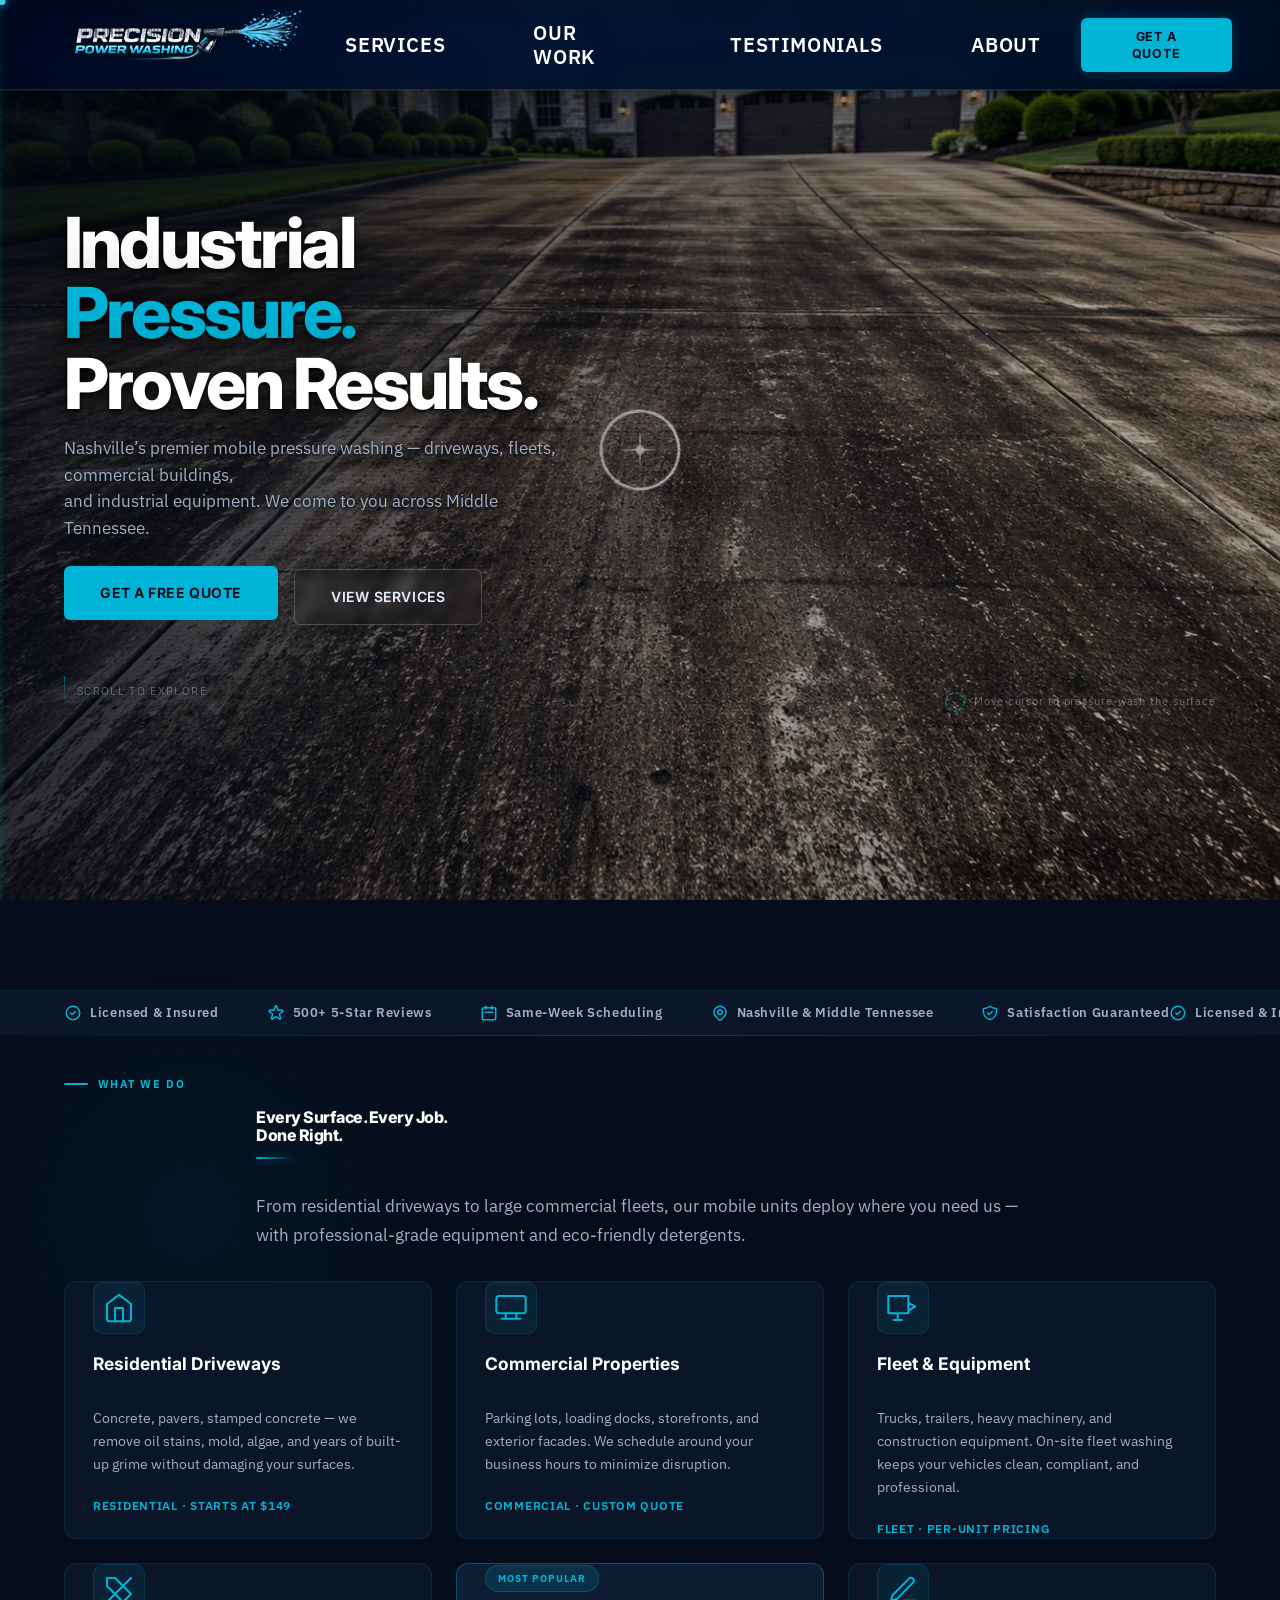
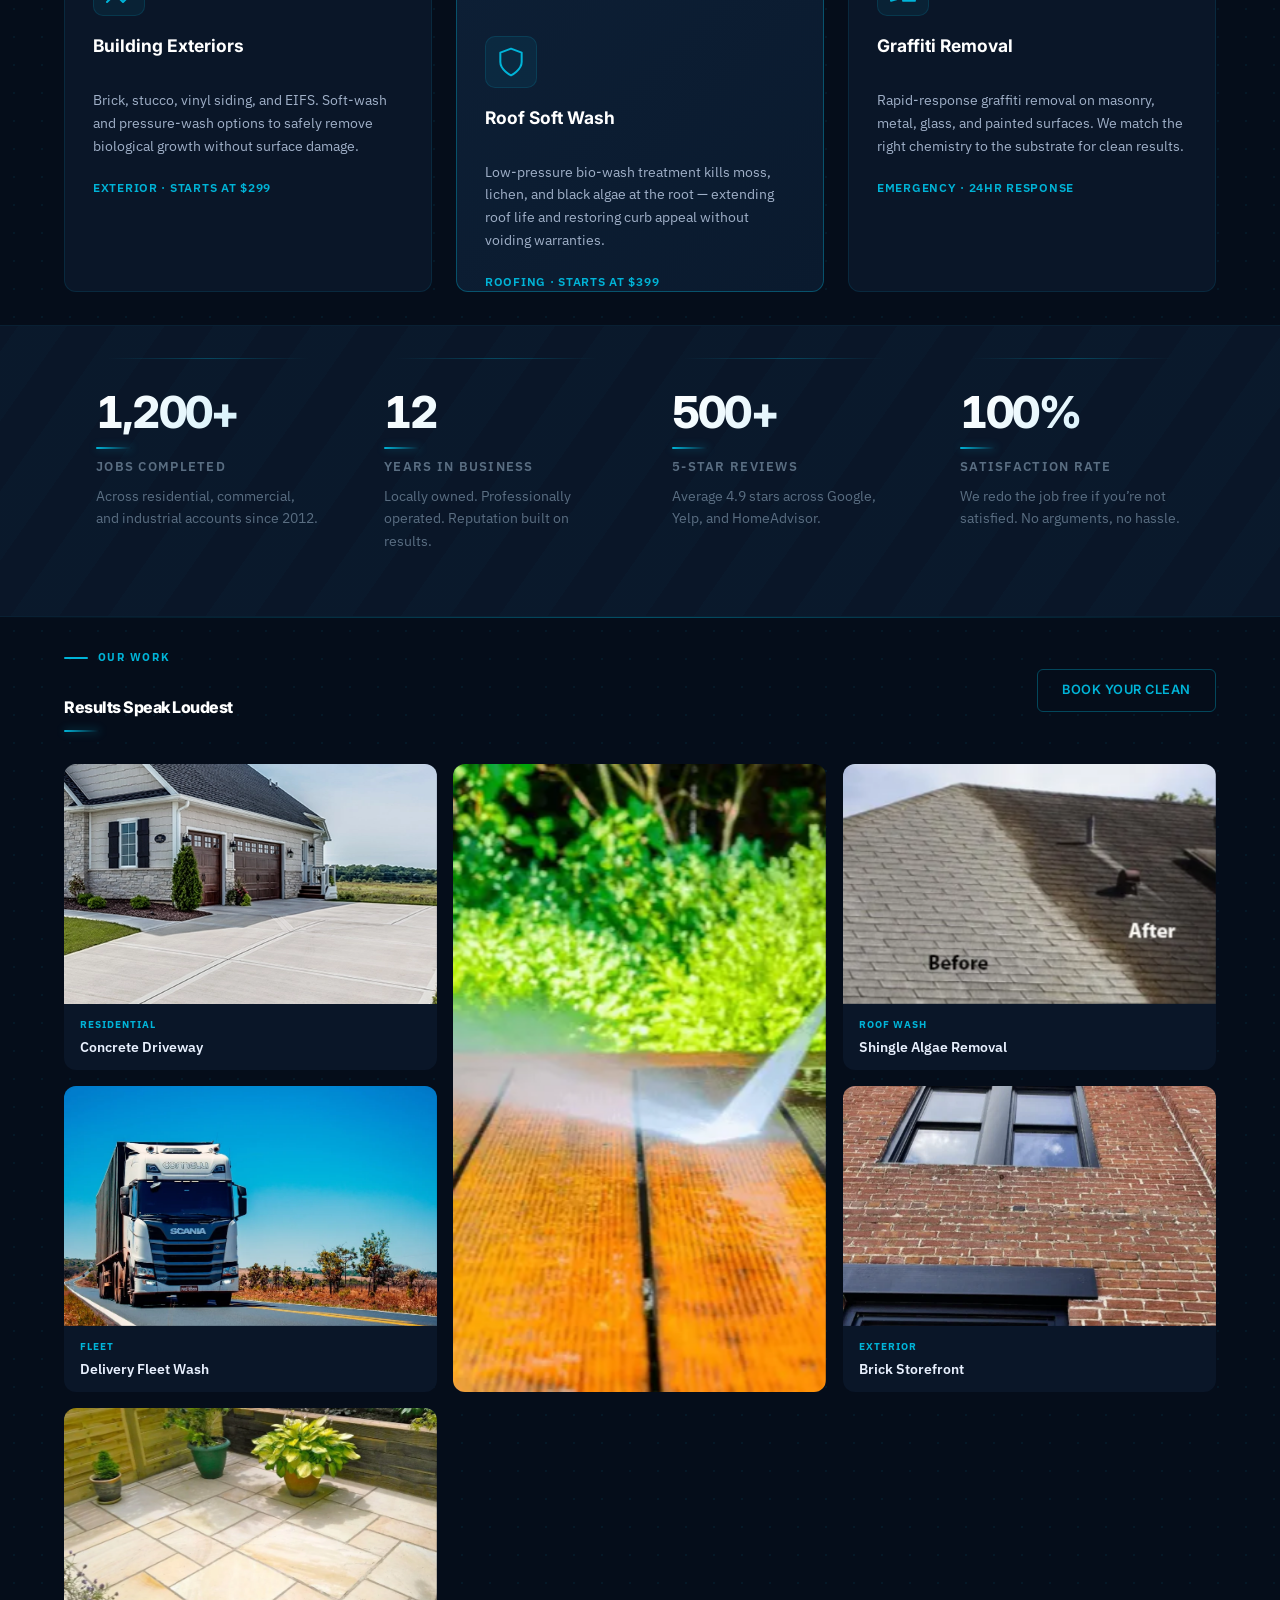
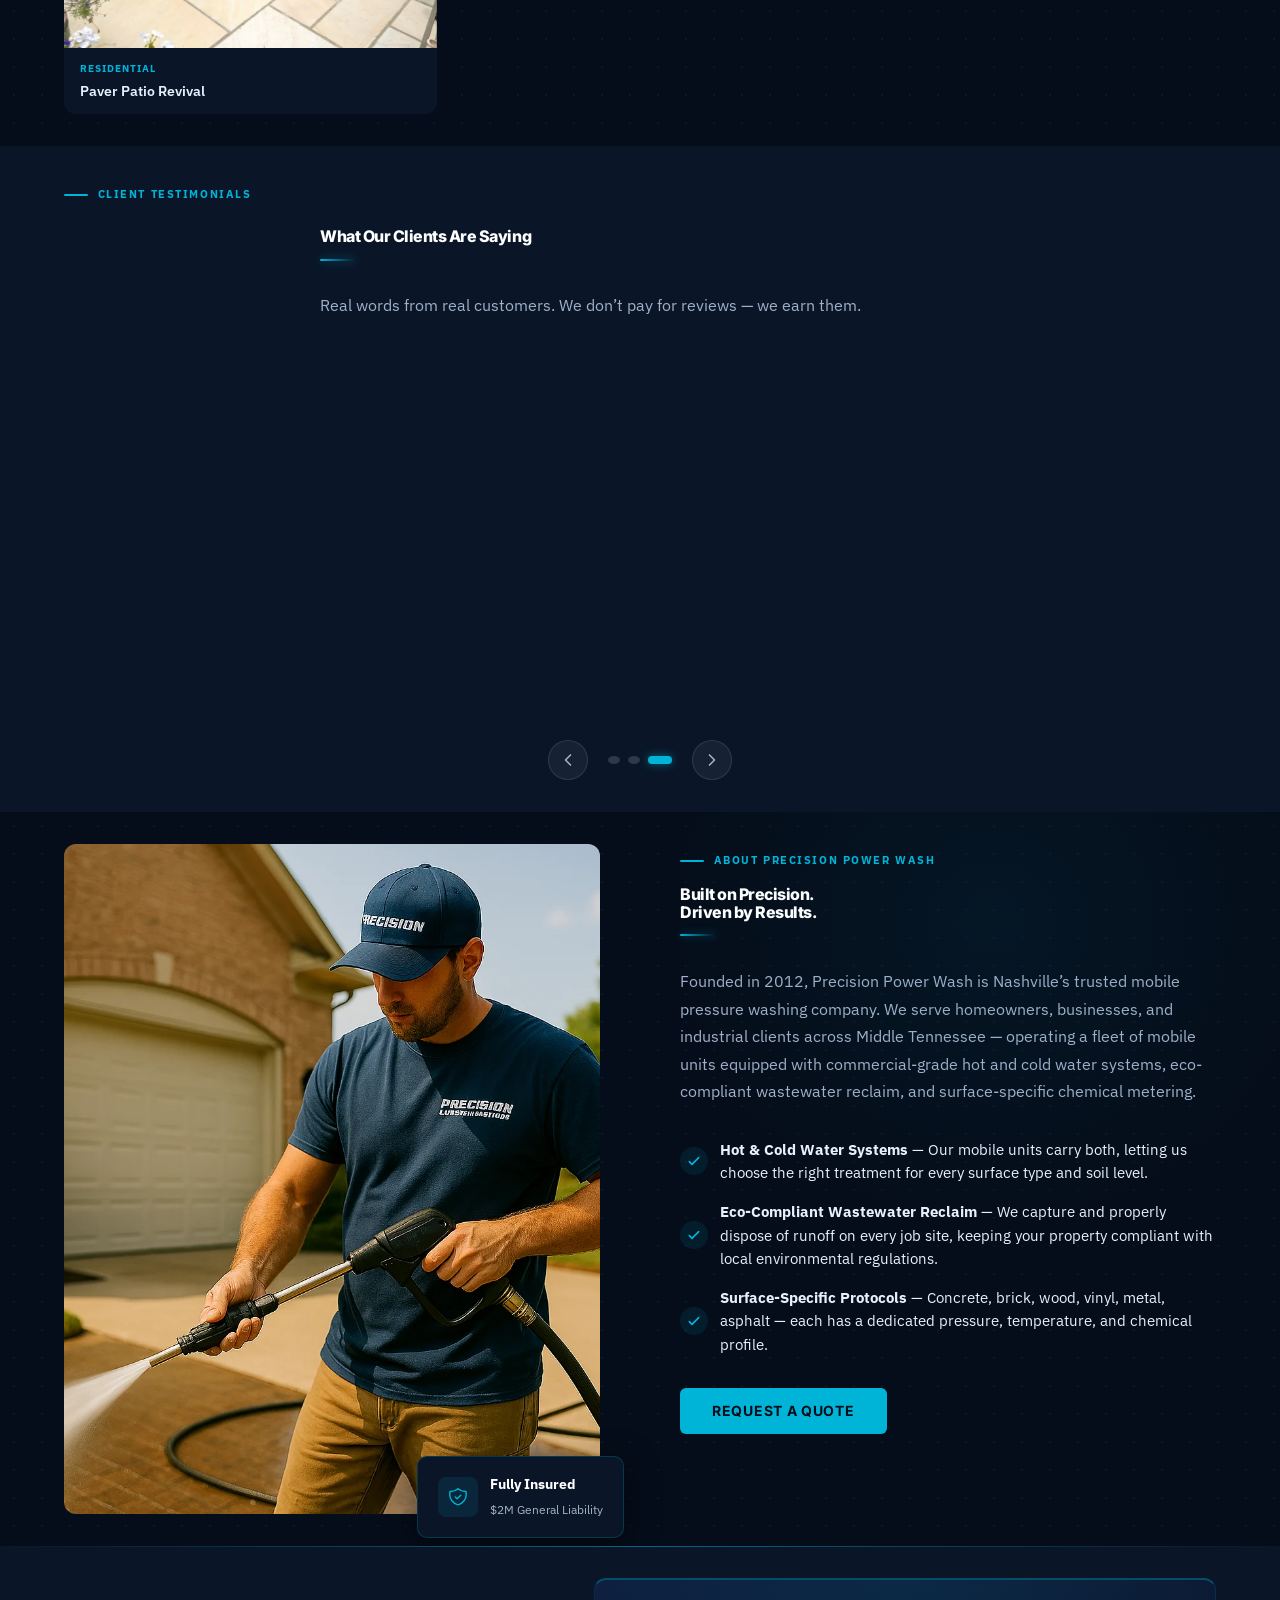
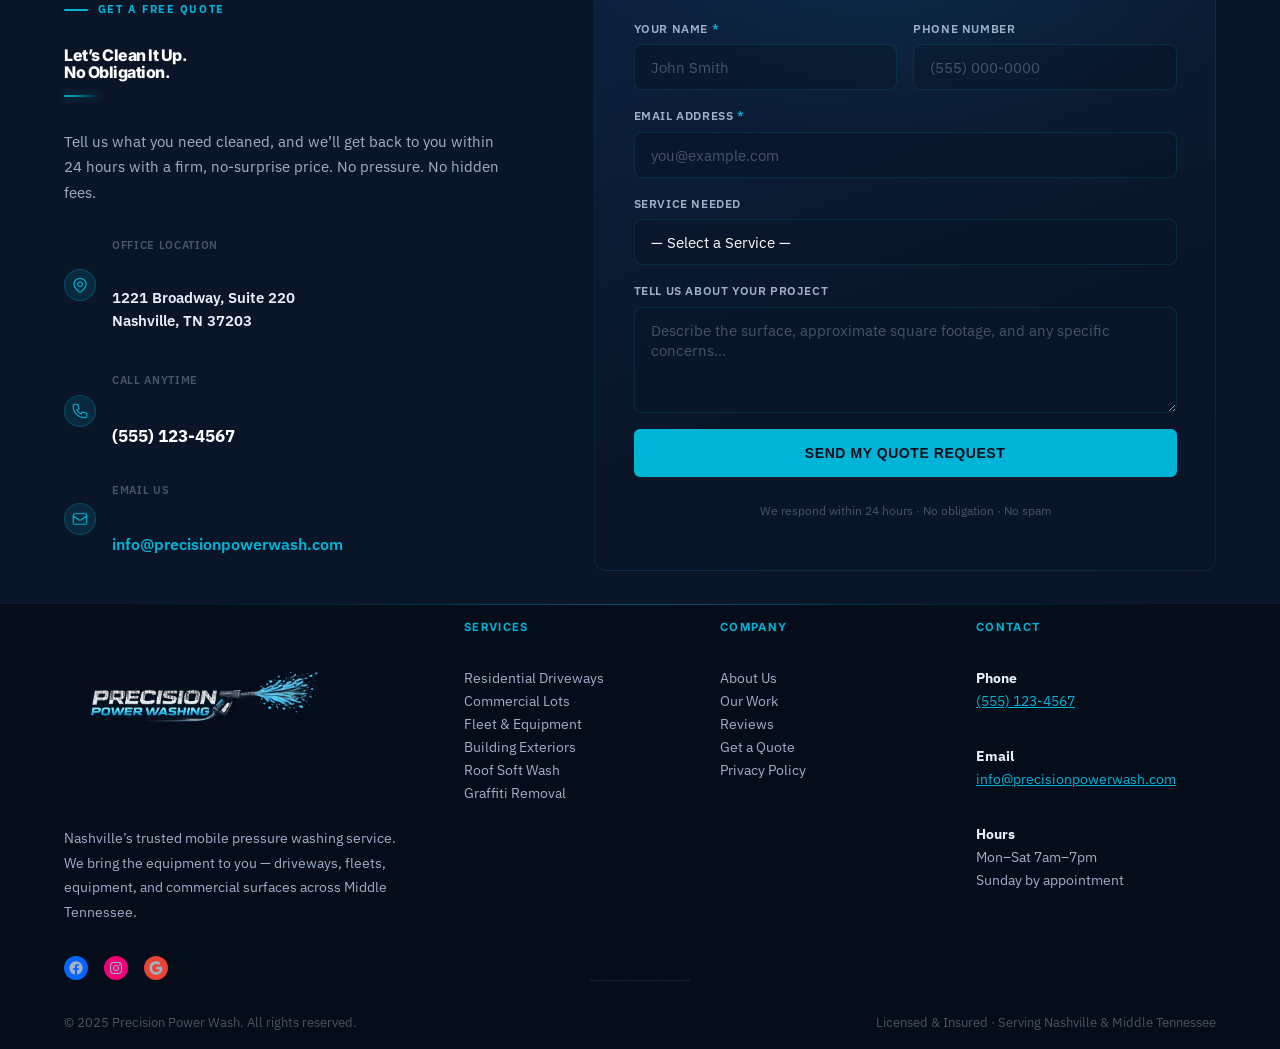
==== commit fea33992: "Deploy: Simply Static export + themed scrollbar + CSS updates Co-Authored-By: Claude Sonnet 4.6 <nor" ====
--- a/index.html
+++ b/index.html
@@ -217,7 +217,7 @@
 
     <!-- Sub-headline -->
     
-    <p class="ppw-hero__sub" style="color:#a0b0c8;font-size:clamp(0.875rem, 0.875rem + ((1vw - 0.2rem) * 0.464), 1.2rem);line-height:1.6;margin-top:1.75rem;margin-bottom:0">Mobile power washing for driveways, fleets, commercial buildings,<br class="ppw-br-desktop"> and industrial equipment. We come to you.</p>
+    <p class="ppw-hero__sub" style="color:#a0b0c8;font-size:clamp(0.875rem, 0.875rem + ((1vw - 0.2rem) * 0.464), 1.2rem);line-height:1.6;margin-top:1.75rem;margin-bottom:0">Nashville’s premier mobile pressure washing — driveways, fleets, commercial buildings,<br class="ppw-br-desktop"> and industrial equipment. We come to you across Middle Tennessee.</p>
     
 
     <!-- CTA Row -->
@@ -297,7 +297,7 @@
     
     <div class="wp-block-group ppw-trust-item is-nowrap is-layout-flex wp-container-core-group-is-layout-593c42ab wp-block-group-is-layout-flex">
       <svg class="ppw-trust-icon" width="18" height="18" viewbox="0 0 24 24" fill="none"><path d="M17.657 16.657L13.414 20.9a1.998 1.998 0 01-2.827 0l-4.244-4.243a8 8 0 1111.314 0z" stroke="#00b4d8" stroke-width="2" stroke-linecap="round" stroke-linejoin="round"></path><path d="M15 11a3 3 0 11-6 0 3 3 0 016 0z" stroke="#00b4d8" stroke-width="2" stroke-linecap="round" stroke-linejoin="round"></path></svg>
-      <p style="color:#a0b0c8;font-size:0.8rem;font-weight:600;letter-spacing:0.05em">Mobile — We Come to You</p>
+      <p style="color:#a0b0c8;font-size:0.8rem;font-weight:600;letter-spacing:0.05em">Nashville &amp; Middle Tennessee</p>
     </div>
     
 
@@ -779,7 +779,7 @@
       
 
       
-      <p style="color:#a0b0c8;font-size:clamp(0.875rem, 0.875rem + ((1vw - 0.2rem) * 0.179), 1rem);line-height:1.75;margin-bottom:1.5rem">Founded in 2012 by a team of industrial cleaning veterans, Precision Power Wash operates a fleet of mobile pressure washing units equipped with commercial-grade hot and cold water systems, reclaim systems for eco-compliant wastewater management, and surface-specific chemical metering.</p>
+      <p style="color:#a0b0c8;font-size:clamp(0.875rem, 0.875rem + ((1vw - 0.2rem) * 0.179), 1rem);line-height:1.75;margin-bottom:1.5rem">Founded in 2012, Precision Power Wash is Nashville’s trusted mobile pressure washing company. We serve homeowners, businesses, and industrial clients across Middle Tennessee — operating a fleet of mobile units equipped with commercial-grade hot and cold water systems, eco-compliant wastewater reclaim, and surface-specific chemical metering.</p>
       
 
       <!-- Differentiators -->
@@ -857,7 +857,7 @@
         
         <div class="wp-block-group is-vertical is-layout-flex wp-container-core-group-is-layout-965a0b04 wp-block-group-is-layout-flex">
           <p style="color:#4a5568;font-size:0.7rem;letter-spacing:0.06em;font-weight:600;text-transform:uppercase">Office Location</p>
-          <p style="color:#e8f0fe;font-size:clamp(0.875rem, 0.875rem + ((1vw - 0.2rem) * 0.107), 0.95rem);font-weight:600;line-height:1.5">2847 Commerce Drive, Suite 104<br>Dallas, TX 75247</p>
+          <p style="color:#e8f0fe;font-size:clamp(0.875rem, 0.875rem + ((1vw - 0.2rem) * 0.107), 0.95rem);font-weight:600;line-height:1.5">1221 Broadway, Suite 220<br>Nashville, TN 37203</p>
         </div>
         
       </div>
@@ -983,7 +983,7 @@
       <figure class="wp-block-image ppw-footer-logo"><img decoding="async" src="/wp-content/themes/precision-power-wash/assets/images/ppw-logo.webp" alt="Precision Power Wash" width="661" height="174"></figure>
       
       
-      <p style="color:#a0b0c8;font-size:clamp(0.875rem, 0.875rem + ((1vw - 0.2rem) * 0.036), 0.9rem);line-height:1.7">Professional mobile industrial power washing. We bring the equipment to you — driveways, fleets, equipment, and commercial surfaces.</p>
+      <p style="color:#a0b0c8;font-size:clamp(0.875rem, 0.875rem + ((1vw - 0.2rem) * 0.036), 0.9rem);line-height:1.7">Nashville’s trusted mobile pressure washing service. We bring the equipment to you — driveways, fleets, equipment, and commercial surfaces across Middle Tennessee.</p>
       
       <!-- Social Links -->
       
@@ -1070,7 +1070,7 @@
     <p style="color:#4a5568;font-size:0.8rem">© 2025 Precision Power Wash. All rights reserved.</p>
     
     
-    <p style="color:#4a5568;font-size:0.8rem">Licensed &amp; Insured · Serving the Greater Metro Area</p>
+    <p style="color:#4a5568;font-size:0.8rem">Licensed &amp; Insured · Serving Nashville &amp; Middle Tennessee</p>
     
   </div>
   
@@ -1129,7 +1129,7 @@
 <script src="/wp-content/themes/precision-power-wash/assets/js/three.min.js?ver=r128" id="three-js-js"></script>
 <script src="/wp-content/themes/precision-power-wash/assets/js/water-effect.js?ver=1.0.0" id="ppw-water-effect-js"></script>
 <script id="ppw-theme-js-extra">
-var ppwData = {"ajaxUrl":"/wp-admin/admin-ajax.php","nonce":"999f8d5126","homeUrl":"/"};
+var ppwData = {"ajaxUrl":"/wp-admin/admin-ajax.php","nonce":"728593aa24","homeUrl":"/"};
 //# sourceURL=ppw-theme-js-extra
 </script>
 <script src="/wp-content/themes/precision-power-wash/assets/js/theme.js?ver=1.0.0" id="ppw-theme-js"></script>
--- a/wp-content/themes/precision-power-wash/assets/css/theme.css
+++ b/wp-content/themes/precision-power-wash/assets/css/theme.css
@@ -61,11 +61,19 @@
     rgba(4, 16, 34, 0.94) 70%,
     rgba(0, 12, 28, 0.95) 100%
   );
-  backdrop-filter: blur(10px) saturate(1.6);
-  -webkit-backdrop-filter: blur(10px) saturate(1.6);
+  /* backdrop-filter lives on ::before so it doesn't trap fixed children */
   border-bottom: 1px solid rgba(0, 180, 216, 0.22);
   box-shadow: 0 1px 0 rgba(0, 180, 216, 0.1), 0 4px 24px rgba(0, 0, 0, 0.45);
   transition: background 0.3s ease, box-shadow 0.3s ease, transform 0.3s ease;
+}
+.ppw-header::before {
+  content: '';
+  position: absolute;
+  inset: 0;
+  backdrop-filter: blur(10px) saturate(1.6);
+  -webkit-backdrop-filter: blur(10px) saturate(1.6);
+  z-index: -1;
+  pointer-events: none;
 }
 
 .ppw-header__inner {
@@ -173,16 +181,17 @@
 .ppw-btn-quote .wp-block-button__link {
   background: var(--ppw-cyan) !important;
   color: var(--ppw-ink) !important;
-  font-size: 0.65rem !important;
+  font-size: 0.78rem !important;
   font-weight: 700 !important;
-  letter-spacing: 0.06em !important;
+  letter-spacing: 0.07em !important;
   text-transform: uppercase !important;
-  padding: 0.28rem 0.9rem !important;
-  border-radius: 0.25rem !important;
+  padding: 0.6rem 1.8rem !important;
+  border-radius: 0.375rem !important;
   text-decoration: none !important;
   display: inline-block !important;
   line-height: 1.4 !important;
   min-height: unset !important;
+  box-shadow: 0 0 14px rgba(0,180,216,0.25) !important;
   transition: background 0.3s ease, box-shadow 0.3s ease, transform 0.3s ease !important;
 }
 .ppw-btn-quote .wp-block-button__link:hover {
@@ -302,7 +311,10 @@
     0 0 60px rgba(0,0,0,0.5);
 }
 
-.ppw-text-cyan { color: var(--ppw-cyan); }
+.ppw-text-cyan {
+  color: #00b4d8;
+  animation: ppw-pressure-shine 4.5s ease-in-out infinite;
+}
 
 .ppw-hero__sub {
   max-width: 52ch;
@@ -1076,14 +1088,22 @@
   .ppw-testimonials,
   .ppw-about,
   .ppw-quote,
-  .ppw-gallery { padding-top: 1.5rem !important; padding-bottom: 1.5rem !important; }
-  .ppw-trust-bar { padding-top: 0.5rem !important; padding-bottom: 0.5rem !important; }
-
-  /* Trust bar — wrap to 2 per row on small screens */
-  .ppw-trust-bar .wp-block-group {
-    flex-wrap: wrap !important;
-    column-gap: 1.25rem !important;
-    row-gap: 0.5rem !important;
+  .ppw-gallery {
+    padding-top: 1.5rem !important;
+    padding-bottom: 1.5rem !important;
+    padding-left: 1.25rem !important;
+    padding-right: 1.25rem !important;
+  }
+  .ppw-trust-bar {
+    padding-top: 0.5rem !important;
+    padding-bottom: 0.5rem !important;
+    padding-left: 1.25rem !important;
+    padding-right: 1.25rem !important;
+  }
+
+  /* Trust bar — marquee keeps nowrap on mobile too */
+  .ppw-trust-bar__track > .wp-block-group {
+    gap: 2rem !important;
   }
 
   /* Stats: stack vertically */
@@ -1111,8 +1131,8 @@
   /* About: stack image above text */
   .ppw-about__img { aspect-ratio: 16/9; }
 
-  /* Footer logo: match header mobile size */
-  .ppw-footer-logo img { height: 60px !important; max-height: 60px !important; }
+  /* Footer logo: larger on mobile for readability */
+  .ppw-footer-logo img { height: 110px !important; max-height: 110px !important; }
 
   /* Section heading size */
   .ppw-services h2, .ppw-stats h2,
@@ -1440,12 +1460,14 @@
   pointer-events: none;
 }
 
-/* ── Trust bar: compact + all items on one row ───────────────────────────── */
-.ppw-trust-bar .wp-block-group {
+/* ── Trust bar: marquee inner group layout ────────────────────────────────── */
+.ppw-trust-bar__track > .wp-block-group {
+  display: flex !important;
   flex-wrap: nowrap !important;
-  column-gap: 1.5rem !important;
-  row-gap: 0 !important;
-  justify-content: center !important;
+  align-items: center !important;
+  gap: 3rem !important;
+  flex-shrink: 0;
+  padding: 0 !important;
 }
 .ppw-trust-item {
   position: relative;
@@ -1684,3 +1706,470 @@
 
 /* Selection color */
 ::selection { background: rgba(0, 180, 216, 0.3); color: var(--ppw-white); }
+
+/* ── Left Scroll Progress Bar ────────────────────────────────────────────── */
+#ppw-scrollbar {
+  position: fixed;
+  left: 0;
+  top: 0;
+  width: 3px;
+  height: 100vh;
+  z-index: 500;
+  pointer-events: none;
+  background: rgba(0, 180, 216, 0.07);
+}
+#ppw-scrollbar__fill {
+  width: 100%;
+  height: 0%;
+  background: linear-gradient(to bottom, #00b4d8, #48cae4);
+  border-radius: 0 0 2px 2px;
+  box-shadow: 0 0 10px rgba(0, 180, 216, 0.55), 0 0 24px rgba(0, 180, 216, 0.18);
+  position: relative;
+  will-change: height;
+}
+#ppw-scrollbar__fill::after {
+  content: '';
+  position: absolute;
+  bottom: -5px;
+  left: 50%;
+  transform: translateX(-50%);
+  width: 7px;
+  height: 7px;
+  border-radius: 50%;
+  background: #48cae4;
+  box-shadow: 0 0 8px rgba(0, 180, 216, 1), 0 0 18px rgba(0, 180, 216, 0.6);
+}
+
+/* ── Native Scrollbar ─────────────────────────────────────────────────────── */
+::-webkit-scrollbar {
+  width: 6px;
+}
+::-webkit-scrollbar-track {
+  background: #050d1a;
+  border-left: 1px solid rgba(0, 180, 216, 0.06);
+}
+::-webkit-scrollbar-thumb {
+  background: linear-gradient(to bottom, #00b4d8, #0077a8);
+  border-radius: 3px;
+  box-shadow: 0 0 8px rgba(0, 180, 216, 0.5);
+  transition: background 0.2s;
+}
+::-webkit-scrollbar-thumb:hover {
+  background: linear-gradient(to bottom, #00f2ff, #00b4d8);
+  box-shadow: 0 0 14px rgba(0, 242, 255, 0.7);
+}
+::-webkit-scrollbar-button {
+  display: none;
+}
+* {
+  scrollbar-width: thin;
+  scrollbar-color: #00b4d8 #050d1a;
+}
+
+/* ── Trust Bar Marquee ────────────────────────────────────────────────────── */
+.ppw-trust-bar { overflow: hidden; }
+.ppw-trust-bar__track {
+  display: flex;
+  width: max-content;
+  animation: ppw-marquee 28s linear infinite;
+}
+.ppw-trust-bar__track:hover { animation-play-state: paused; }
+@keyframes ppw-marquee {
+  0%   { transform: translateX(0); }
+  100% { transform: translateX(-50%); }
+}
+
+/* ═══════════════════════════════════════════════════════════════════════════
+   MOBILE NAV OVERLAY
+   ═══════════════════════════════════════════════════════════════════════════ */
+
+@media (max-width: 781px) {
+  /* Full-screen centred overlay */
+  .wp-block-navigation__responsive-container.is-menu-open {
+    display: flex !important;
+    flex-direction: column !important;
+    align-items: center !important;
+    justify-content: center !important;
+    position: fixed !important;
+    inset: 0 !important;
+    z-index: 9999 !important;
+    background: rgba(5, 13, 26, 0.97) !important;
+    backdrop-filter: blur(20px) !important;
+    -webkit-backdrop-filter: blur(20px) !important;
+    padding: 0 !important;
+  }
+
+  /* Inner container: centred column */
+  .wp-block-navigation__responsive-container.is-menu-open
+  .wp-block-navigation__responsive-container-content {
+    display: flex !important;
+    flex-direction: column !important;
+    align-items: center !important;
+    justify-content: center !important;
+    width: 100% !important;
+    height: 100% !important;
+    padding: 5rem 2rem 3rem !important;
+  }
+
+  /* Nav list: centred column */
+  .wp-block-navigation__responsive-container.is-menu-open
+  .wp-block-navigation__container {
+    display: flex !important;
+    flex-direction: column !important;
+    align-items: center !important;
+    gap: 0.25rem !important;
+    width: 100% !important;
+  }
+
+  /* Individual nav items */
+  .wp-block-navigation__responsive-container.is-menu-open
+  .wp-block-navigation-item {
+    width: 100% !important;
+    text-align: center !important;
+  }
+
+  /* Nav links in overlay */
+  .wp-block-navigation__responsive-container.is-menu-open
+  .wp-block-navigation-item__content {
+    display: flex !important;
+    align-items: center !important;
+    justify-content: center !important;
+    width: 100% !important;
+    height: auto !important;
+    min-height: unset !important;
+    padding: 0.9rem 2rem !important;
+    font-size: 1.35rem !important;
+    font-weight: 700 !important;
+    letter-spacing: 0.08em !important;
+    text-transform: uppercase !important;
+    color: rgba(255, 255, 255, 0.85) !important;
+    text-decoration: none !important;
+    border-bottom: 1px solid rgba(255, 255, 255, 0.05) !important;
+    transition: color 0.2s !important;
+    line-height: 1.3 !important;
+  }
+
+  .wp-block-navigation__responsive-container.is-menu-open
+  .wp-block-navigation-item__content:hover {
+    color: var(--ppw-cyan) !important;
+  }
+
+  /* Underline hover indicator — disable inside overlay */
+  .wp-block-navigation__responsive-container.is-menu-open
+  .wp-block-navigation-item__content::after {
+    display: none !important;
+  }
+
+  /* Close button: top-right */
+  .wp-block-navigation__responsive-container-close {
+    position: absolute !important;
+    top: 1.25rem !important;
+    right: 1.25rem !important;
+    left: auto !important;
+    width: 38px !important;
+    height: 38px !important;
+    min-width: unset !important;
+    padding: 0 !important;
+    background: rgba(255, 255, 255, 0.07) !important;
+    border: 1px solid rgba(255, 255, 255, 0.15) !important;
+    border-radius: 0.375rem !important;
+    color: var(--ppw-white) !important;
+    display: flex !important;
+    align-items: center !important;
+    justify-content: center !important;
+  }
+  .wp-block-navigation__responsive-container-close svg {
+    width: 18px !important;
+    height: 18px !important;
+  }
+
+  /* Cyan accent above the nav list */
+  .wp-block-navigation__responsive-container.is-menu-open
+  .wp-block-navigation__container::before {
+    content: '';
+    display: block;
+    width: 2.5rem;
+    height: 2px;
+    background: var(--ppw-cyan);
+    border-radius: 2px;
+    box-shadow: 0 0 10px rgba(0, 180, 216, 0.7);
+    margin-bottom: 1.5rem;
+  }
+}
+
+/* ═══════════════════════════════════════════════════════════════════════════
+   FOOTER MOBILE — COMPACT HORIZONTAL LAYOUT
+   ═══════════════════════════════════════════════════════════════════════════ */
+
+@media (max-width: 781px) {
+  .ppw-footer {
+    padding-left: 1.25rem !important;
+    padding-right: 1.25rem !important;
+  }
+
+  /* Brand column: centered */
+  .ppw-footer__grid > .wp-block-column:first-child {
+    text-align: center !important;
+    align-items: center !important;
+  }
+  .ppw-footer__grid > .wp-block-column:first-child figure {
+    margin: 0 auto 0.5rem !important;
+  }
+  .ppw-footer__grid > .wp-block-column:first-child .wp-block-social-links {
+    justify-content: center !important;
+  }
+
+  /* Grid: brand full-width top, then 2-col links, contact full-width */
+  .ppw-footer__grid {
+    display: grid !important;
+    grid-template-columns: 1fr 1fr !important;
+    gap: 1.5rem 1.5rem !important;
+  }
+  .ppw-footer__grid > .wp-block-column {
+    flex-basis: auto !important;
+    width: auto !important;
+  }
+  .ppw-footer__grid > .wp-block-column:first-child,
+  .ppw-footer__grid > .wp-block-column:last-child {
+    grid-column: 1 / -1 !important;
+  }
+
+  /* Contact column: center to match brand column */
+  .ppw-footer__grid > .wp-block-column:last-child {
+    text-align: center !important;
+  }
+  .ppw-footer__contact {
+    display: flex !important;
+    flex-direction: row !important;
+    flex-wrap: wrap !important;
+    gap: 1rem 2rem !important;
+    align-items: flex-start !important;
+    justify-content: center !important;
+  }
+  .ppw-footer__contact p {
+    text-align: center !important;
+  }
+
+  /* Footer bottom: wrap gracefully */
+  .ppw-footer__bottom {
+    flex-direction: column !important;
+    gap: 0.25rem !important;
+    text-align: center !important;
+    align-items: center !important;
+  }
+}
+
+/* ═══════════════════════════════════════════════════════════════════════════
+   VISUAL POLISH — SHINE, GLOW, ACCENT LINES
+   ═══════════════════════════════════════════════════════════════════════════ */
+
+/* Card shine sweep on hover */
+.ppw-service-card::before {
+  content: '';
+  position: absolute;
+  top: 0; left: -80%;
+  width: 50%;
+  height: 100%;
+  background: linear-gradient(
+    105deg,
+    transparent 20%,
+    rgba(255, 255, 255, 0.03) 50%,
+    transparent 80%
+  );
+  transform: skewX(-15deg);
+  transition: left 0.65s cubic-bezier(0.4, 0, 0.2, 1);
+  pointer-events: none;
+  z-index: 2;
+}
+.ppw-service-card:hover::before { left: 145%; }
+
+/* Section h2 cyan accent underline */
+.ppw-services h2::after,
+.ppw-stats h2::after,
+.ppw-testimonials h2::after,
+.ppw-about h2::after,
+.ppw-quote h2::after,
+.ppw-gallery h2::after {
+  content: '';
+  display: block;
+  width: 2.25rem;
+  height: 2px;
+  margin-top: 0.8rem;
+  background: linear-gradient(to right, var(--ppw-cyan), transparent);
+  border-radius: 2px;
+  box-shadow: 0 0 8px rgba(0, 180, 216, 0.45);
+}
+
+/* Hero "Pressure." word — pressure-wash beam sweep */
+@keyframes ppw-pressure-shine {
+  0% {
+    color: #00b4d8;
+    text-shadow: 0 0 6px rgba(0,180,216,0.5), 0 0 18px rgba(0,180,216,0.2);
+  }
+  35% {
+    color: #b8f4ff;
+    text-shadow:
+      0 0 4px #fff,
+      0 0 18px rgba(0,229,255,1),
+      0 0 50px rgba(0,220,255,0.85),
+      0 0 90px rgba(0,180,216,0.5);
+  }
+  65% {
+    color: #00c8e8;
+    text-shadow: 0 0 8px rgba(0,180,216,0.6), 0 0 24px rgba(0,180,216,0.28);
+  }
+  98%, 100% {
+    color: #00b4d8;
+    text-shadow: 0 0 6px rgba(0,180,216,0.5), 0 0 18px rgba(0,180,216,0.2);
+  }
+}
+
+/* Primary CTA button shine */
+.ppw-btn-primary .wp-block-button__link {
+  position: relative;
+  overflow: hidden;
+}
+.ppw-btn-primary .wp-block-button__link::before {
+  content: '';
+  position: absolute;
+  top: 0; left: -90%;
+  width: 55%;
+  height: 100%;
+  background: linear-gradient(to right, transparent, rgba(255,255,255,0.18), transparent);
+  transform: skewX(-20deg);
+  transition: left 0.5s ease;
+}
+.ppw-btn-primary .wp-block-button__link:hover::before { left: 140%; }
+
+/* Stat number shimmer */
+@keyframes ppw-stat-shimmer {
+  0%   { background-position: -200% center; }
+  100% { background-position:  200% center; }
+}
+.ppw-stat-number {
+  background-size: 200% auto !important;
+  animation: ppw-stat-shimmer 5s linear infinite;
+}
+
+/* Stat columns: glowing top rule */
+.ppw-stat-col::before {
+  content: '';
+  position: absolute;
+  top: 0; left: 15%; right: 15%;
+  height: 1px;
+  background: linear-gradient(90deg, transparent, rgba(0, 180, 216, 0.3), transparent);
+  pointer-events: none;
+}
+
+/* Services + stats top accent line */
+.ppw-services::before {
+  content: '';
+  position: absolute;
+  top: 0; left: 0; right: 0;
+  height: 1px;
+  background: linear-gradient(90deg, transparent, rgba(0, 180, 216, 0.35) 50%, transparent);
+  pointer-events: none;
+  z-index: 0;
+}
+
+/* Testimonial quote mark: brighter */
+.ppw-testi-card::before { color: rgba(0, 180, 216, 0.09); }
+
+/* Gallery items: cyan corner accent on hover */
+.ppw-gallery-item::before {
+  content: '';
+  position: absolute;
+  top: 0; left: 0;
+  width: 0; height: 0;
+  border-top: 3px solid transparent;
+  border-left: 3px solid transparent;
+  transition: border-color 0.25s ease, width 0.25s ease, height 0.25s ease;
+  z-index: 2;
+  pointer-events: none;
+  border-radius: var(--ppw-radius) 0 0 0;
+}
+.ppw-gallery-item:hover::before {
+  width: 1.75rem; height: 1.75rem;
+  border-top-color: var(--ppw-cyan);
+  border-left-color: var(--ppw-cyan);
+}
+
+/* ── Quote CTA: contact icon rows always flex-aligned ───────────────────────── */
+/* Target any group that directly contains a .ppw-contact-icon */
+.ppw-quote .wp-block-group:has(> .ppw-contact-icon) {
+  display: flex !important;
+  align-items: center !important;
+  flex-wrap: nowrap !important;
+  gap: 1rem !important;
+}
+
+/* ── Footer contact-info alignment ─────────────────────────────────────────── */
+.ppw-footer__contact-info {
+  display: flex;
+  flex-direction: column;
+  gap: 0.65rem;
+}
+
+.ppw-footer__contact-item {
+  display: flex;
+  align-items: center;
+  gap: 0.6rem;
+  justify-content: flex-start;
+}
+
+.ppw-contact-icon {
+  display: inline-flex;
+  align-items: center;
+  justify-content: center;
+  flex-shrink: 0;
+  width: 2rem;
+  height: 2rem;
+  border-radius: 50%;
+  background: rgba(0, 180, 216, 0.12);
+  border: 1px solid rgba(0, 180, 216, 0.25);
+  color: var(--ppw-cyan);
+  font-size: 0.85rem;
+}
+
+/* Quote CTA section contact block alignment */
+.ppw-quote__contact {
+  display: flex;
+  flex-direction: column;
+  gap: 1rem;
+}
+
+.ppw-quote__contact-item {
+  display: flex;
+  align-items: center;
+  gap: 0.75rem;
+}
+
+.ppw-quote__contact-icon {
+  display: inline-flex;
+  align-items: center;
+  justify-content: center;
+  flex-shrink: 0;
+  width: 2.5rem;
+  height: 2.5rem;
+  border-radius: 50%;
+  background: rgba(0, 180, 216, 0.15);
+  border: 1px solid rgba(0, 180, 216, 0.3);
+  color: var(--ppw-cyan);
+  font-size: 1rem;
+}
+
+@media (max-width: 781px) {
+  .ppw-quote__contact {
+    align-items: flex-start;
+  }
+
+  .ppw-quote__contact-item {
+    width: 100%;
+  }
+
+  /* Footer mobile: add left padding so content clears scrollbar */
+  .ppw-footer {
+    padding-left: 1.25rem !important;
+    padding-right: 1.25rem !important;
+  }
+}
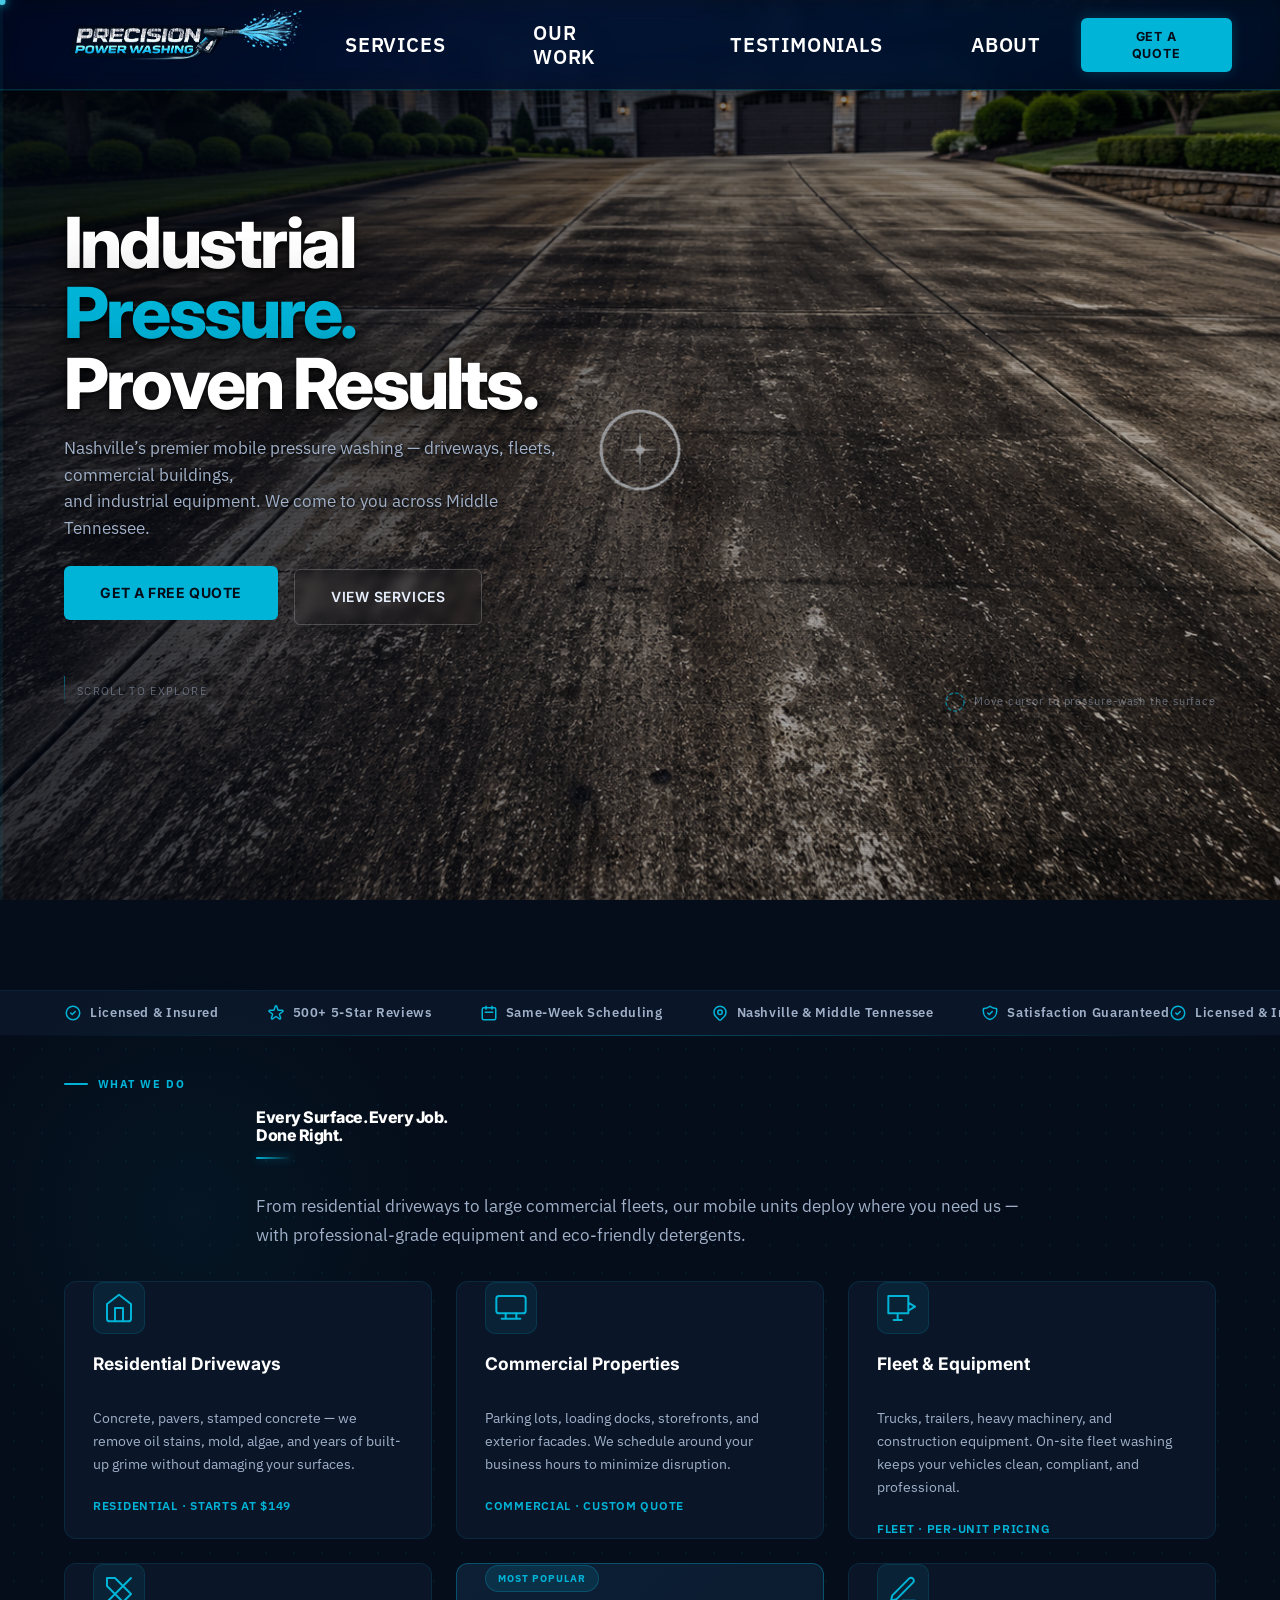
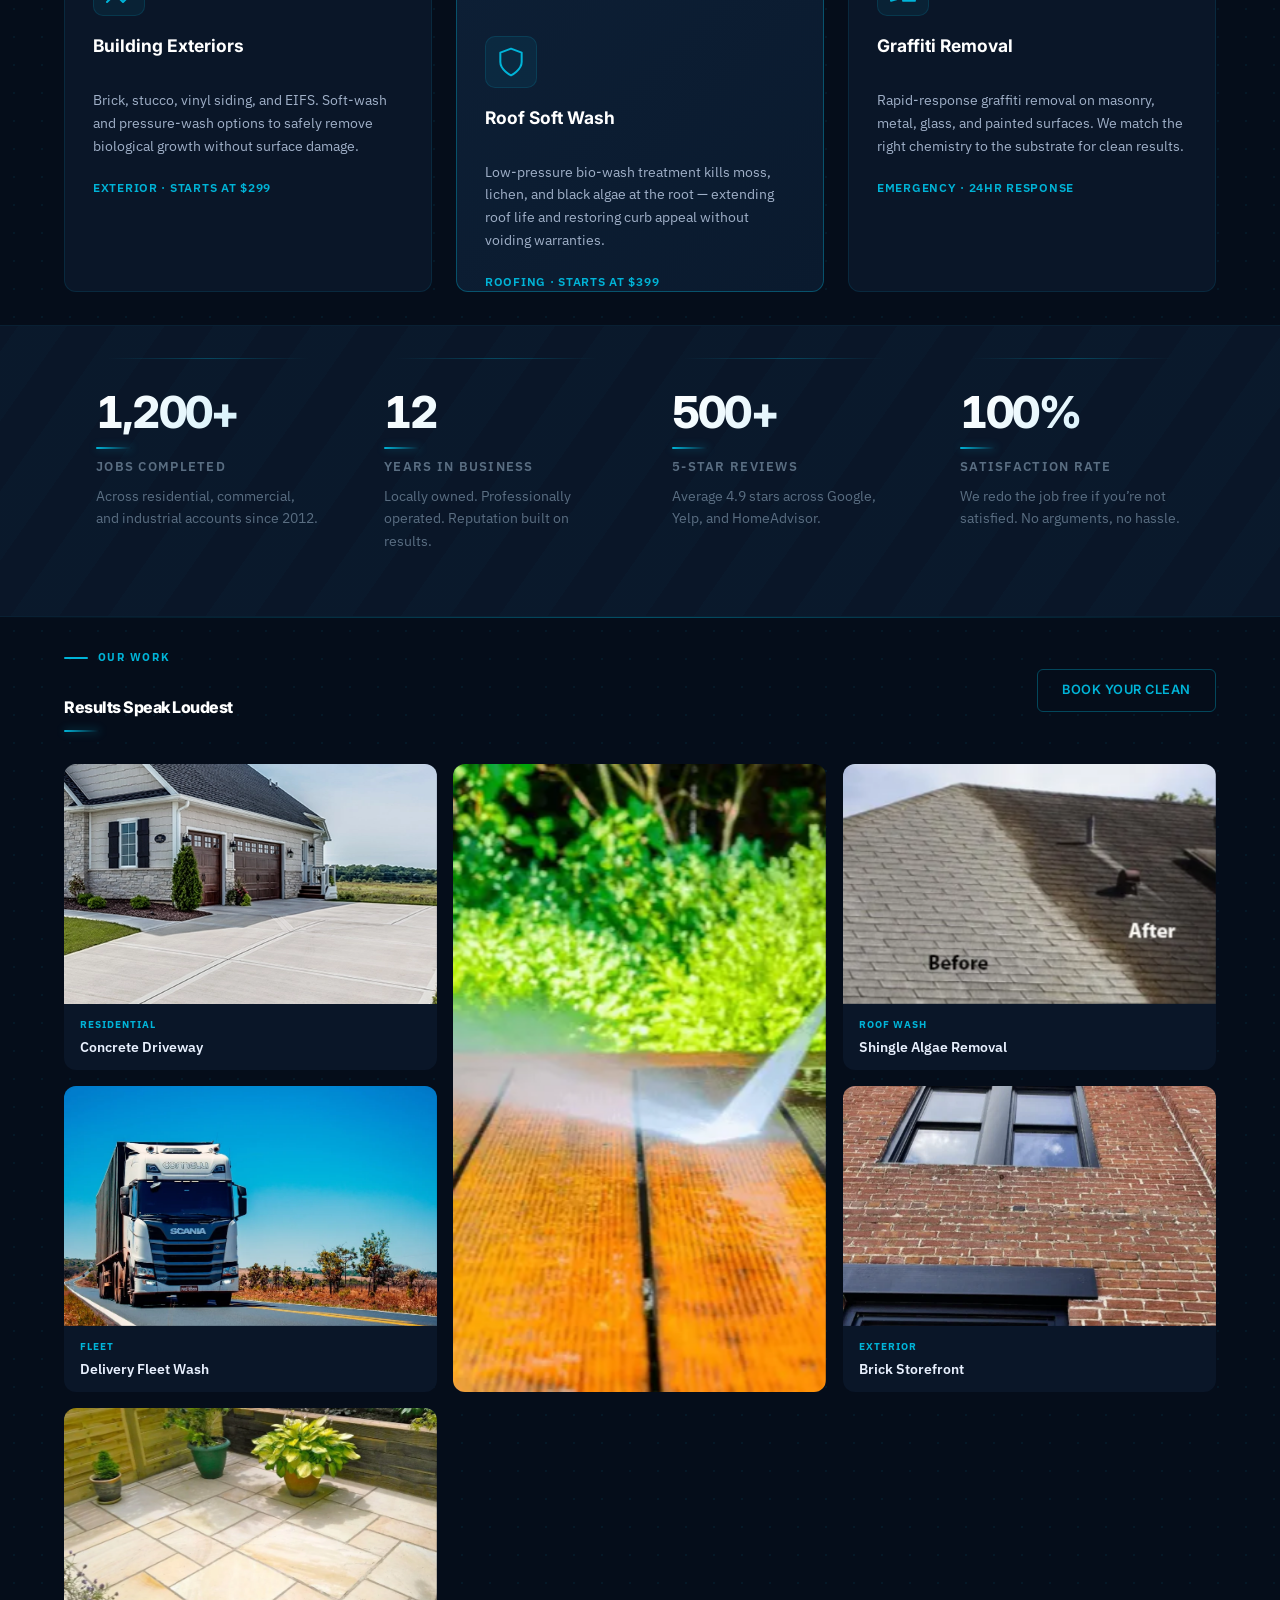
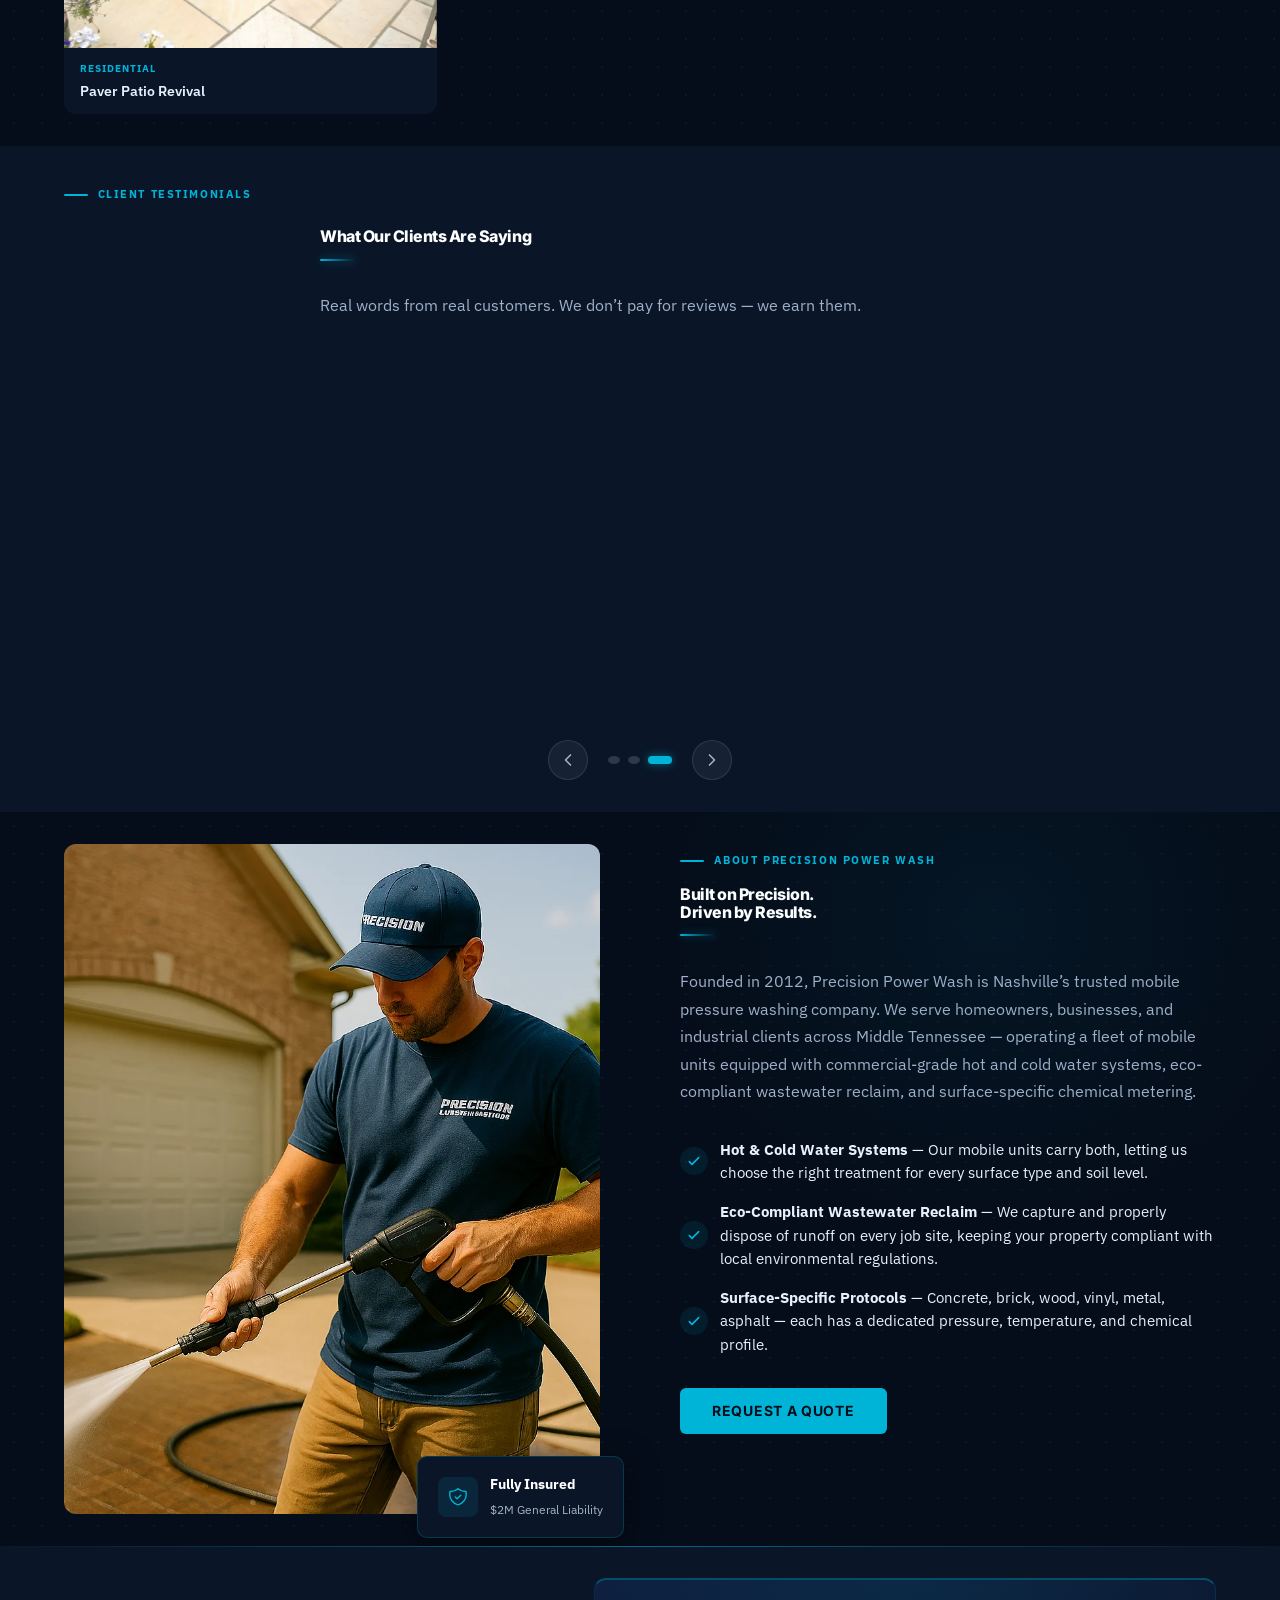
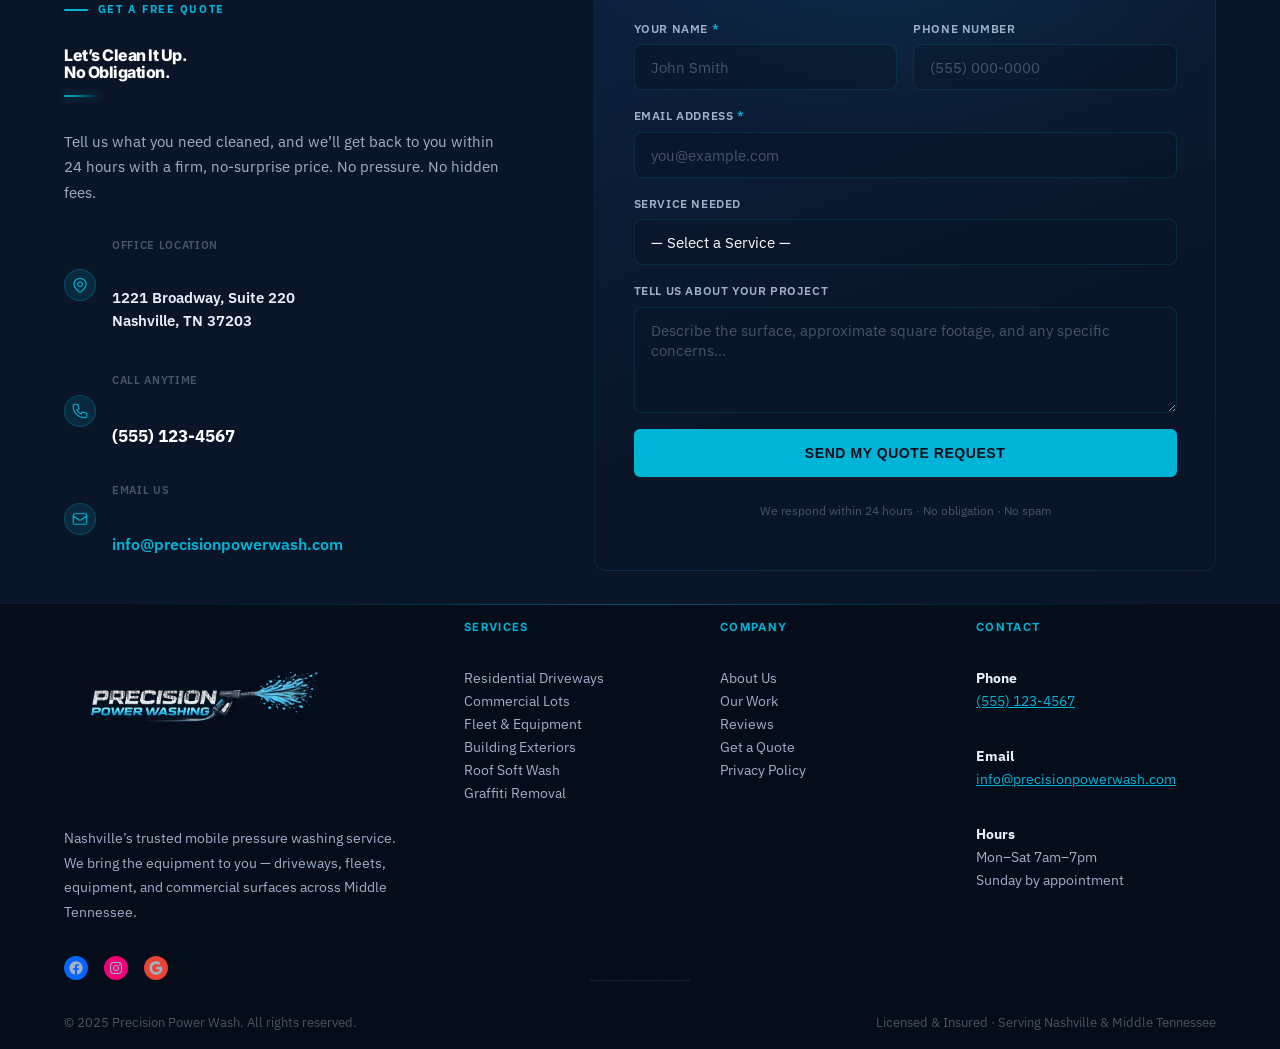
==== commit 4845e76b: "Deploy: favicon + OG image + vercel.json + meta tags Add favicon.svg (nozzle icon on dark bg, scales" ====
--- a/index.html
+++ b/index.html
@@ -4,7 +4,26 @@
 	
 	<meta name="viewport" content="width=device-width, initial-scale=1">
 <meta name="robots" content="max-image-preview:large">
-<title>Precision Power Wash – Mobile Industrial Power Washing</title>
+<title>Precision Power Wash — Professional Pressure Washing</title>
+
+<link rel="icon" type="image/svg+xml" href="/wp-content/themes/precision-power-wash/assets/images/favicon.svg">
+<link rel="shortcut icon"             href="/wp-content/themes/precision-power-wash/assets/images/favicon.svg">
+
+<meta property="og:type"        content="website">
+<meta property="og:site_name"   content="Precision Power Wash">
+<meta property="og:title"       content="Precision Power Wash — Professional Pressure Washing">
+<meta property="og:description" content="Residential &amp; commercial pressure washing services. Driveways, roofs, fleets &amp; more. Get a free quote today.">
+<meta property="og:image"       content="/wp-content/themes/precision-power-wash/assets/images/og-image.svg">
+<meta property="og:image:width" content="1200">
+<meta property="og:image:height" content="630">
+
+<meta name="twitter:card"        content="summary_large_image">
+<meta name="twitter:title"       content="Precision Power Wash — Professional Pressure Washing">
+<meta name="twitter:description" content="Residential &amp; commercial pressure washing services. Get a free quote today.">
+<meta name="twitter:image"       content="/wp-content/themes/precision-power-wash/assets/images/og-image.svg">
+
+<meta name="description" content="Residential &amp; commercial pressure washing services. Driveways, roofs, fleets &amp; more. Get a free quote today.">
+
 <link rel="dns-prefetch" href="//fonts.googleapis.com">
 <link rel="alternate" type="application/rss+xml" title="Precision Power Wash » Feed" href="/feed/">
 <link rel="alternate" type="application/rss+xml" title="Precision Power Wash » Comments Feed" href="/comments/feed/">
